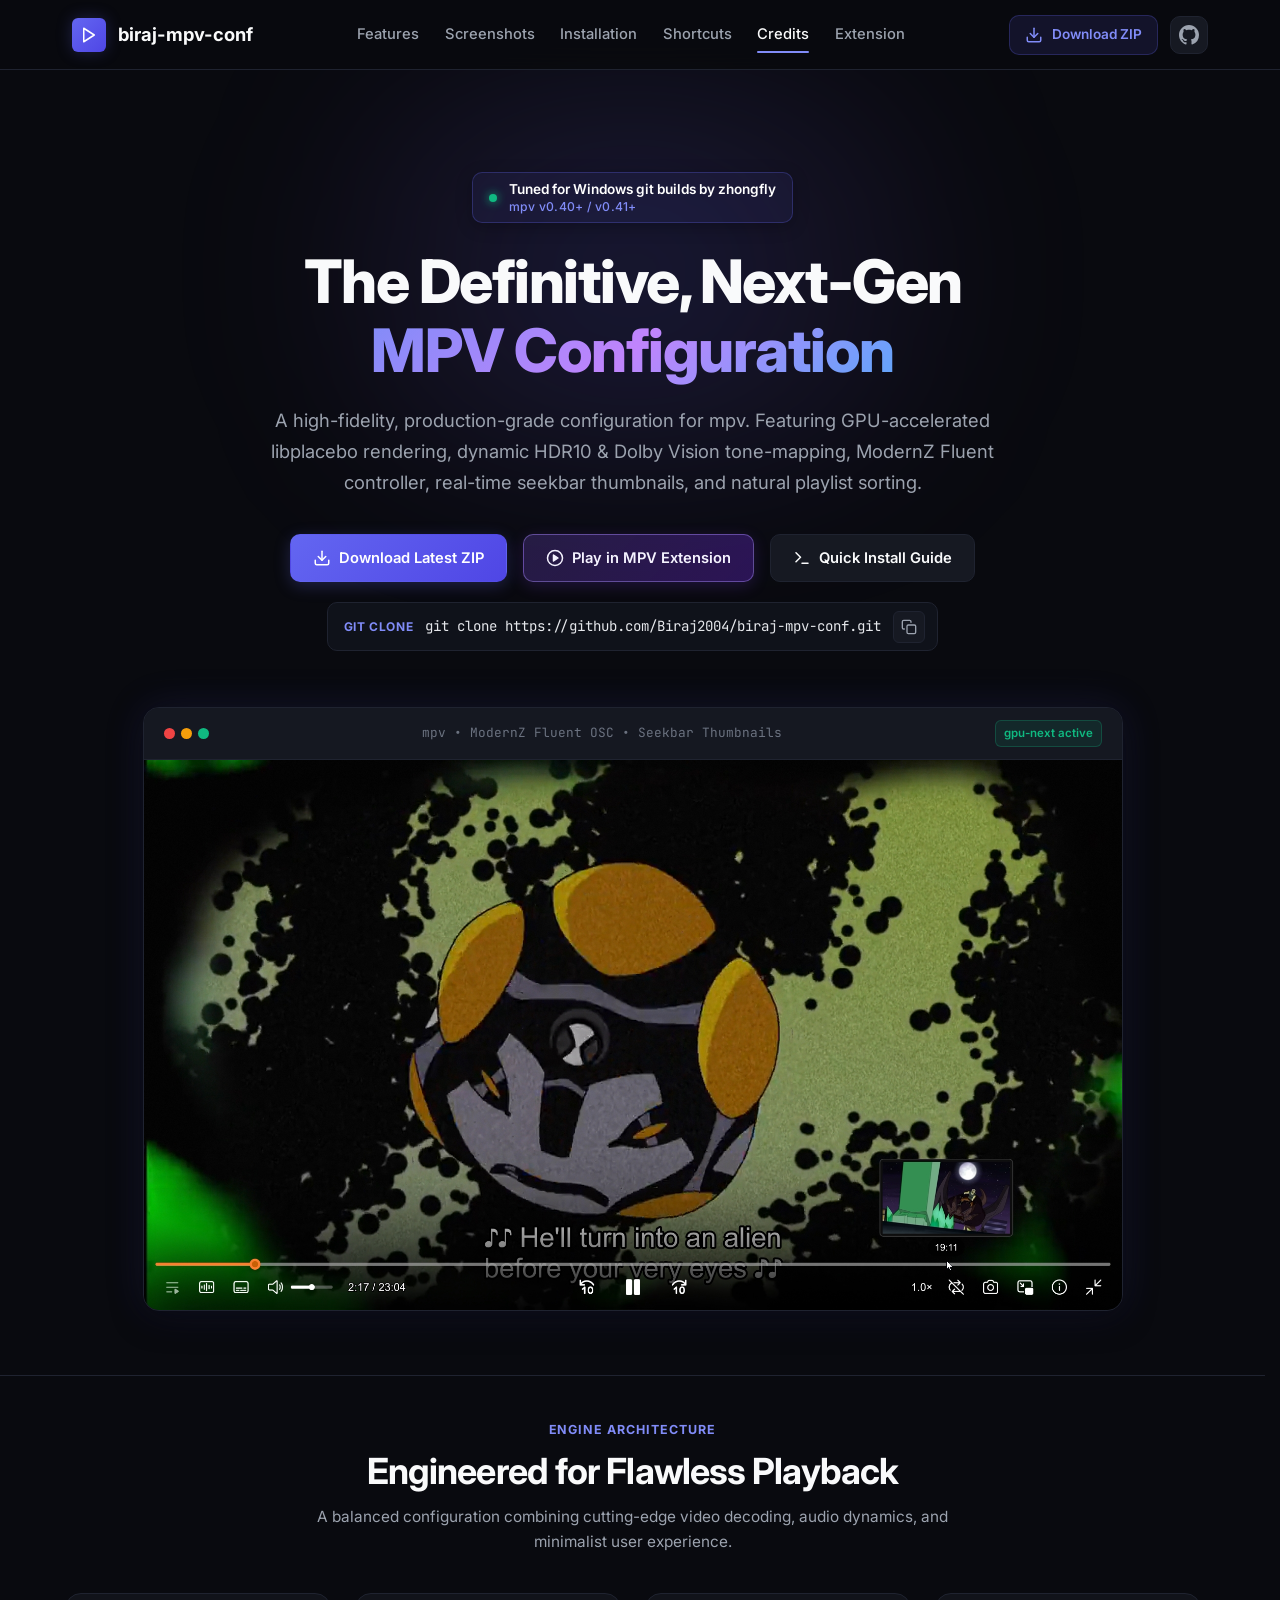
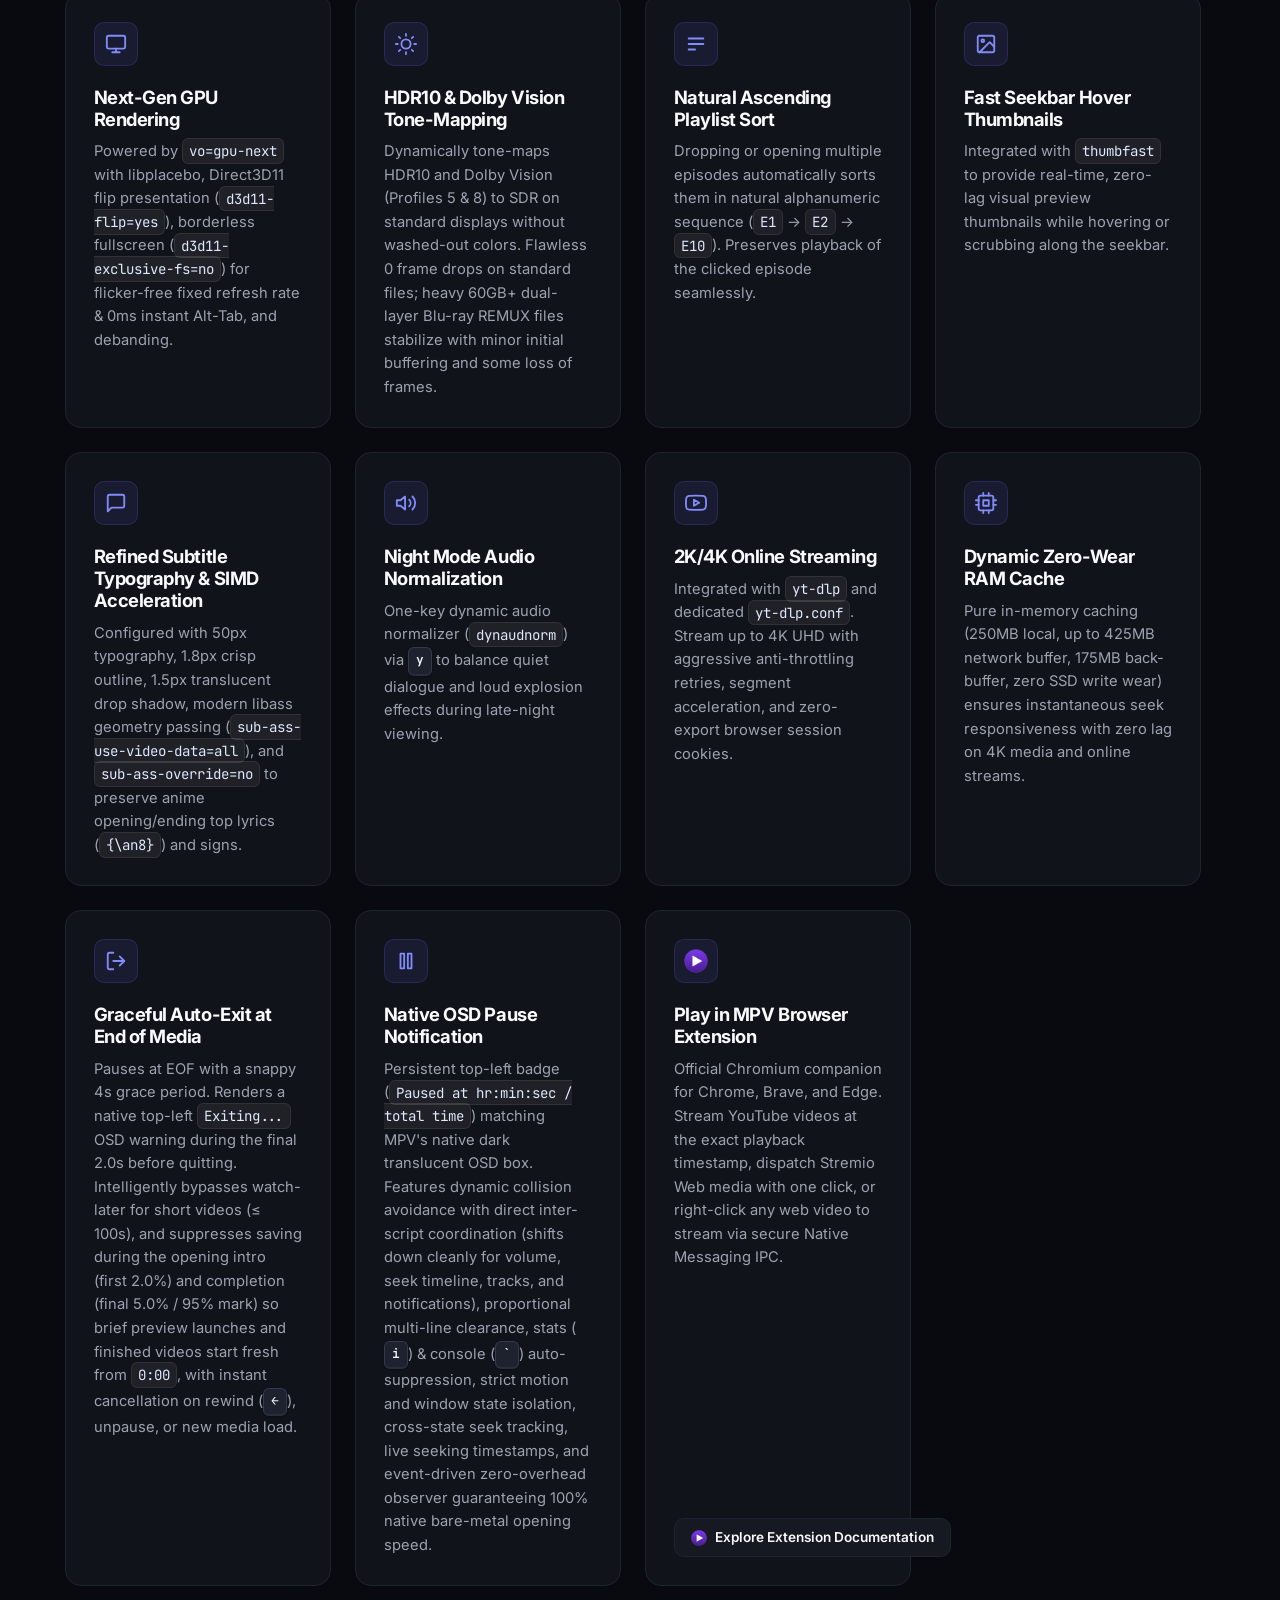
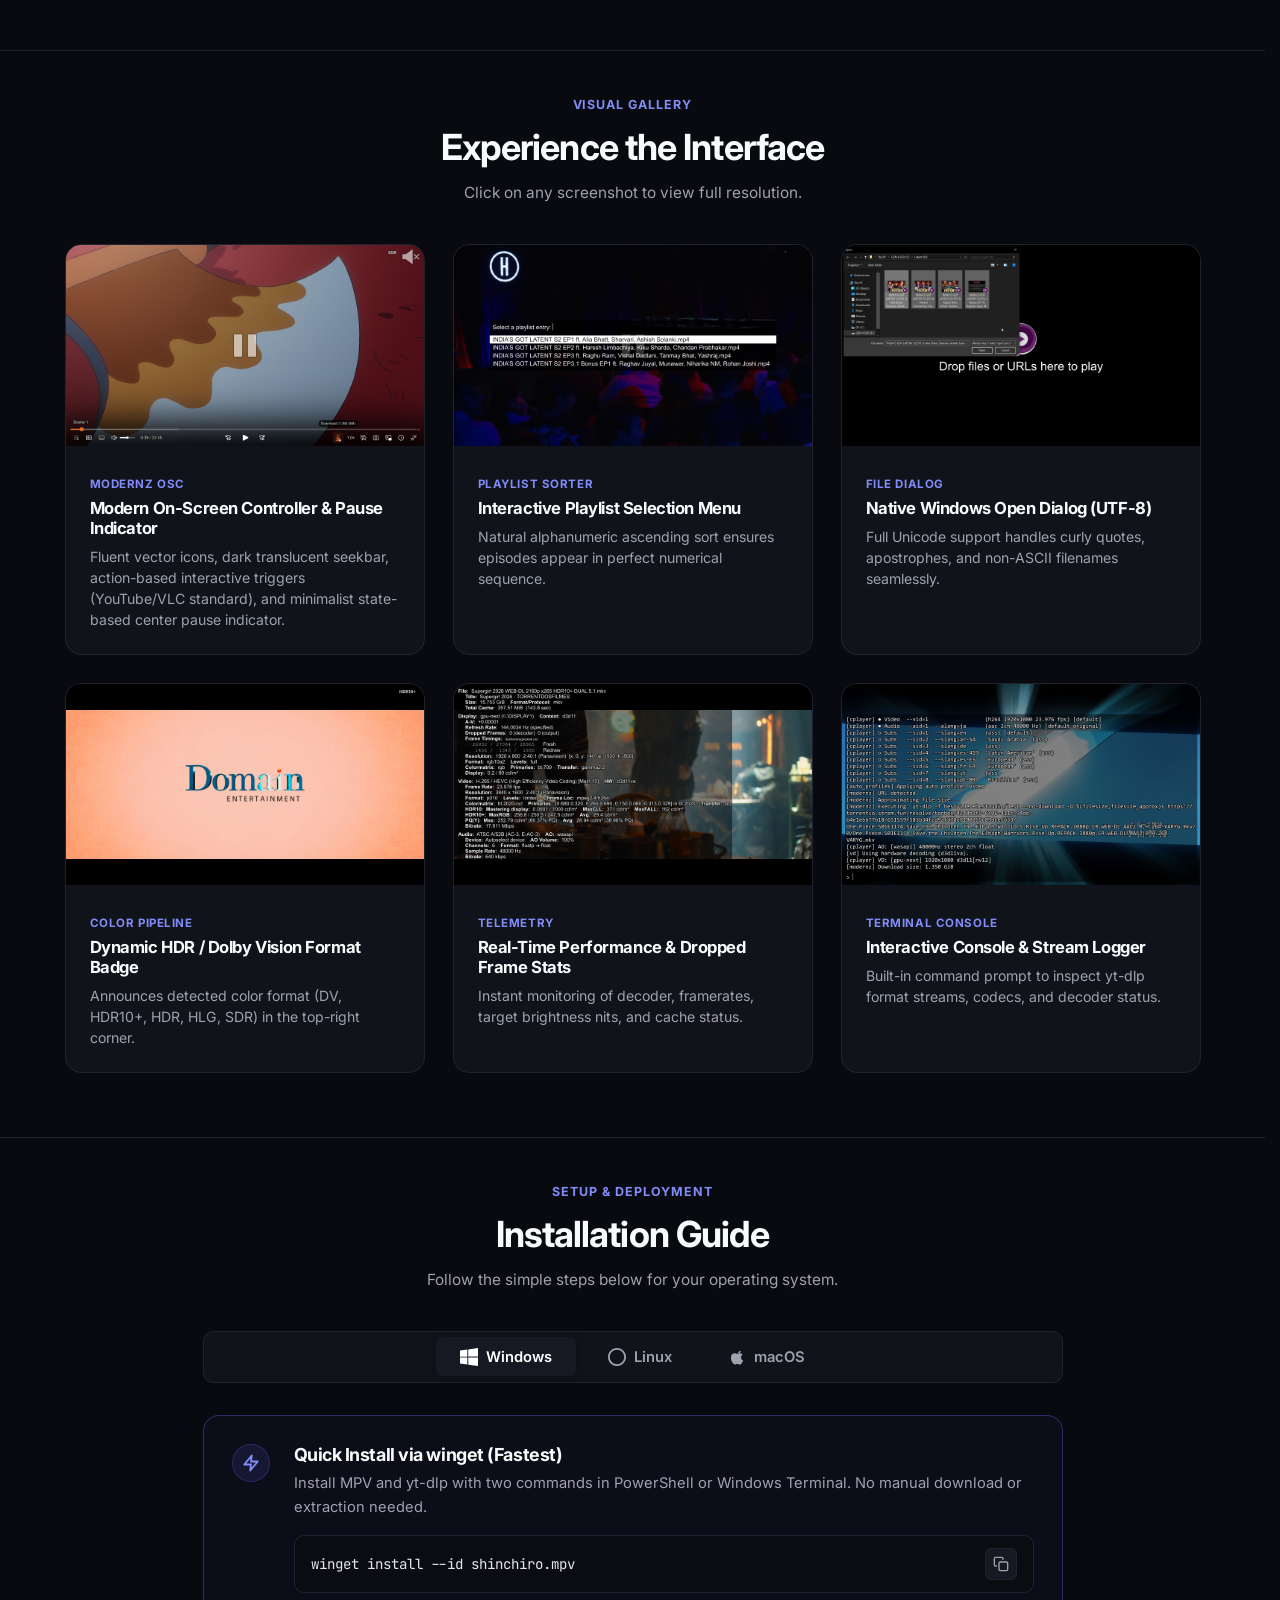
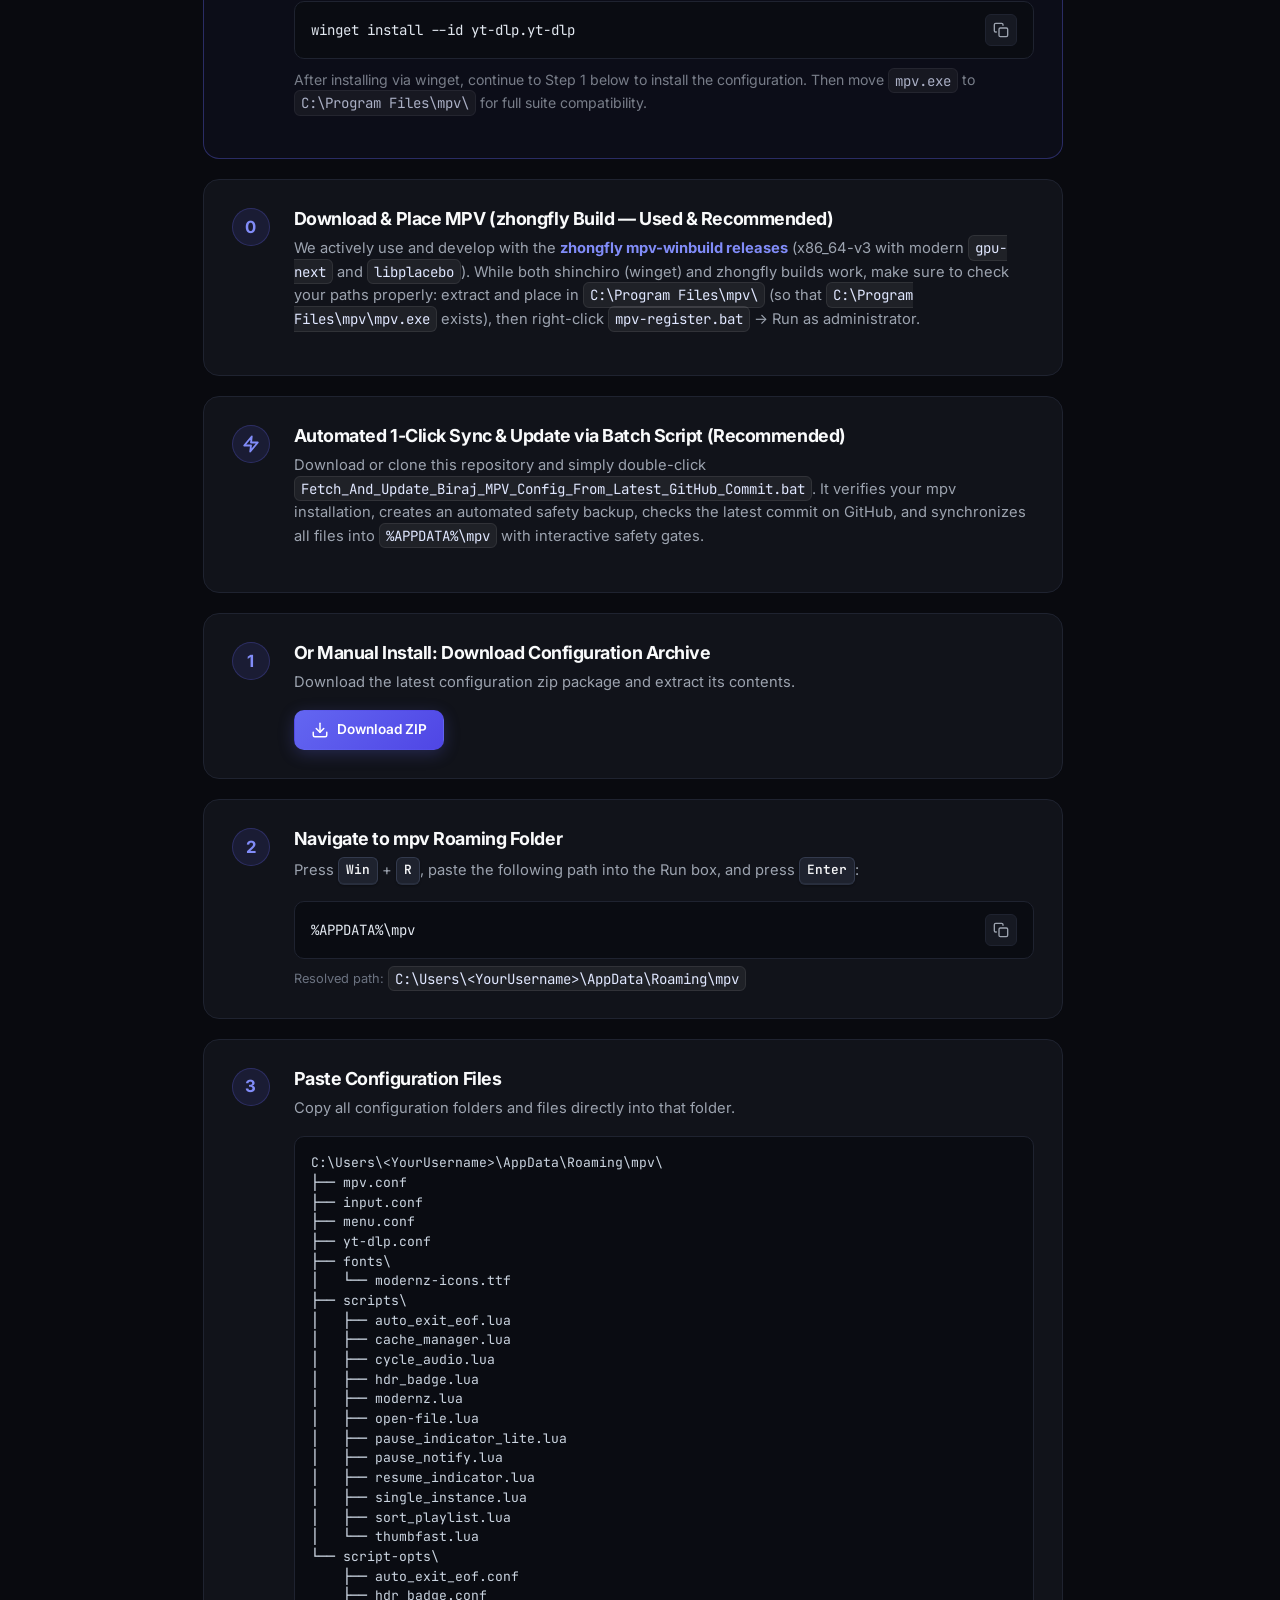
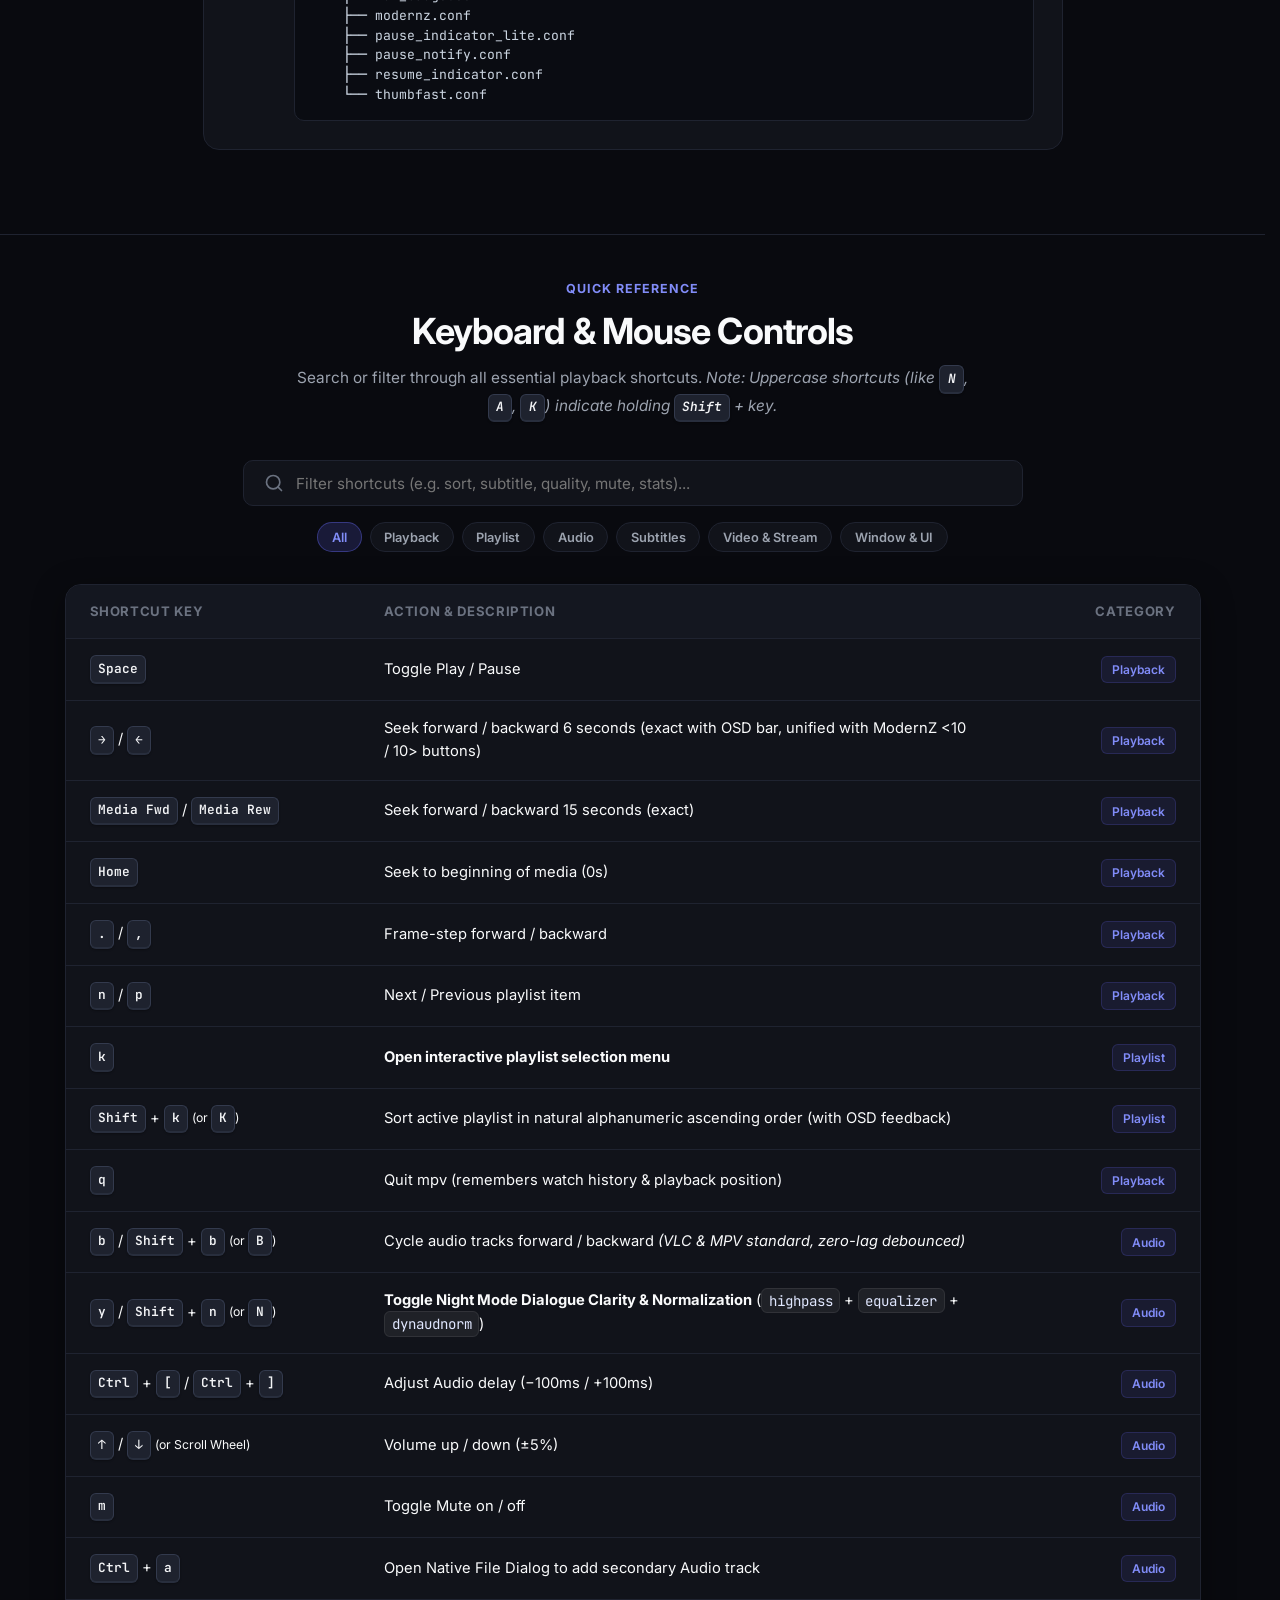
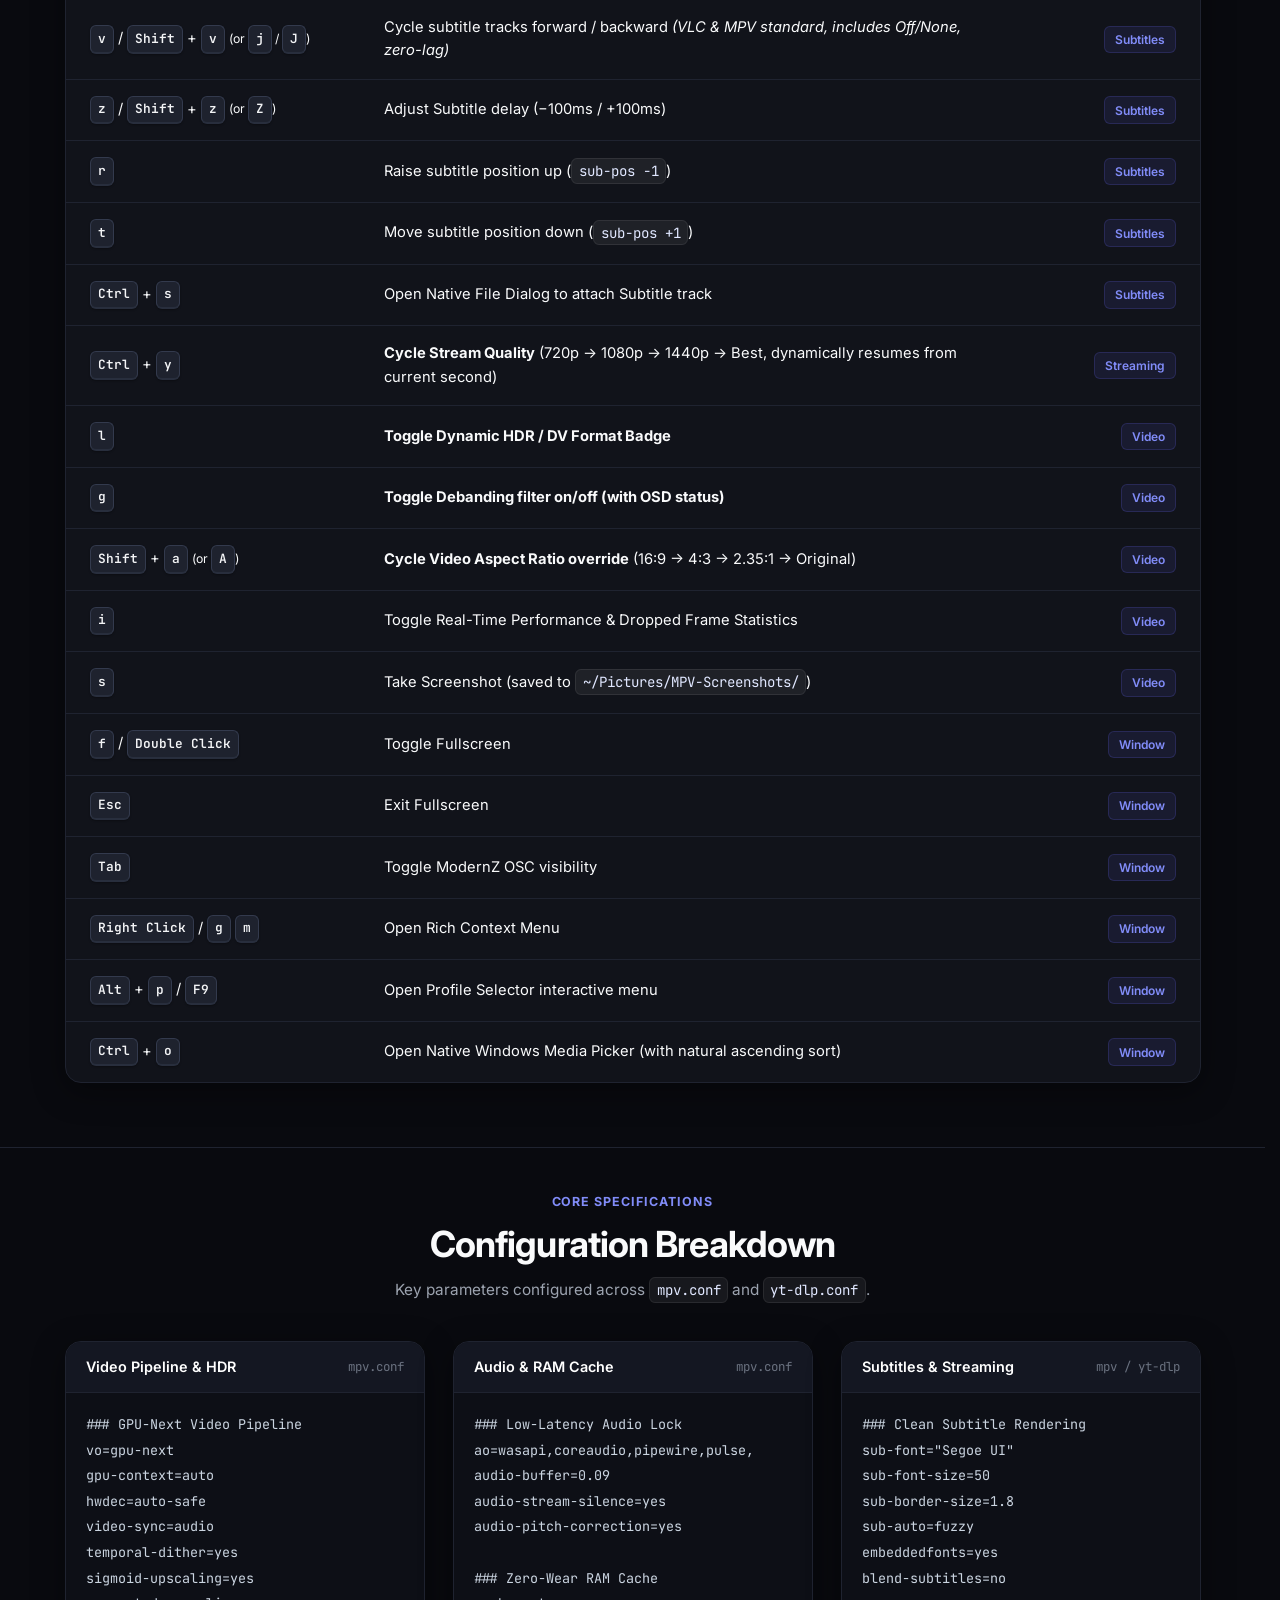
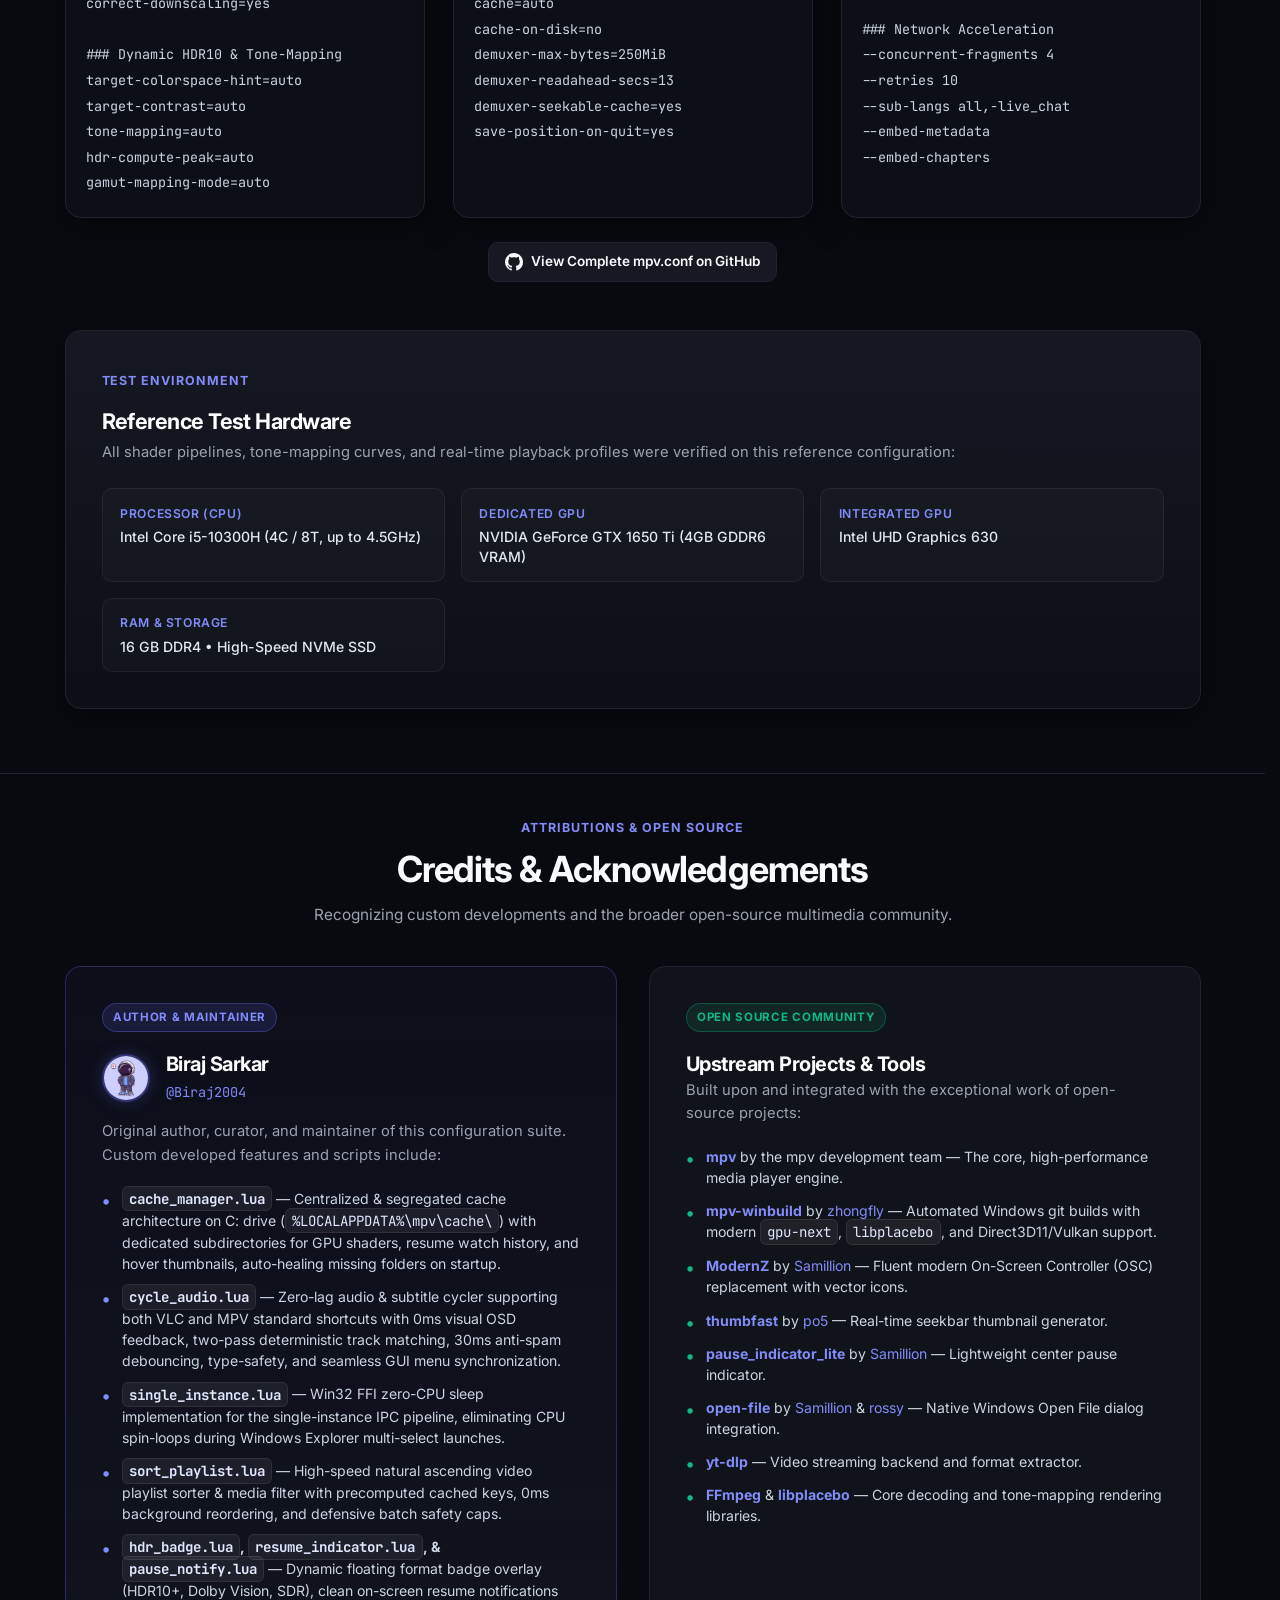
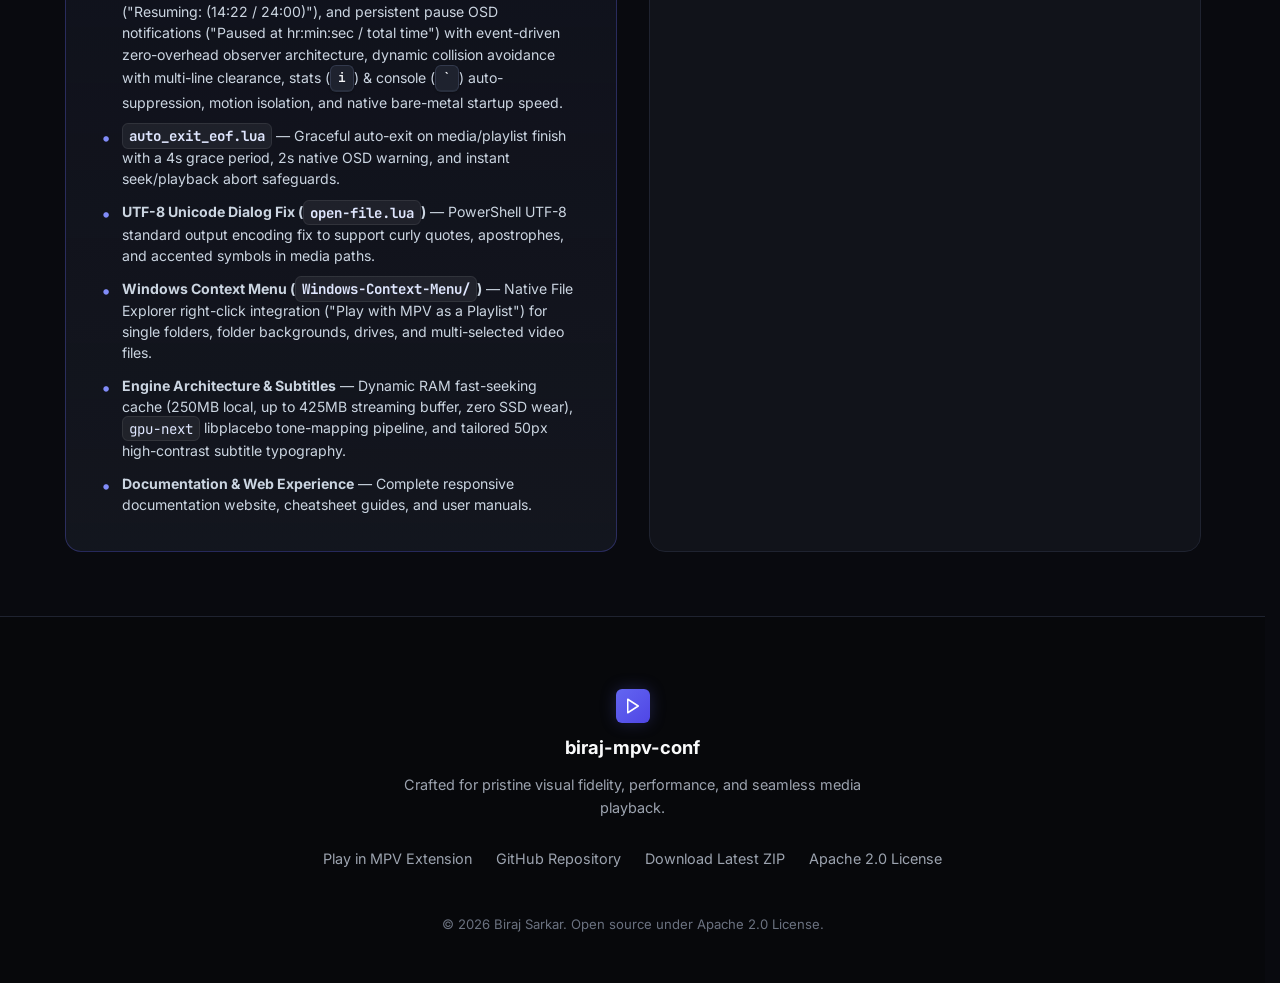
==== docs/index.html @ fd0bd7fb "updated" ====
<!DOCTYPE html>
<html lang="en">
<head>
    <meta charset="UTF-8">
    <meta name="viewport" content="width=device-width, initial-scale=1.0">
    <title>Biraj MPV Configuration | Next-Gen Video Playback & Tone-Mapping</title>
    
    <!-- Primary Meta Tags -->
    <meta name="title" content="Biraj MPV Configuration | Next-Gen Video Playback & Tone-Mapping">
    <meta name="description" content="Production-grade, high-performance mpv configuration optimized for Windows, Linux, and macOS. Features gpu-next libplacebo rendering, dynamic HDR10 & Dolby Vision tone-mapping, ModernZ Fluent OSC, seekbar thumbnails, and natural playlist sorting.">
    <meta name="keywords" content="mpv, mpv configuration, mpv.conf, modernz, thumbfast, gpu-next, hdr10, dolby vision, tone-mapping, anime subtitles, libplacebo, video player">
    <meta name="author" content="Biraj Sarkar">
    <meta name="robots" content="index, follow">
    <link rel="canonical" href="https://biraj2004.github.io/biraj-mpv-conf/">

    <!-- Theme Color & Web App -->
    <meta name="theme-color" content="#090a0f">
    <meta name="color-scheme" content="dark">
    <link rel="manifest" href="site.webmanifest">

    <!-- Favicons -->
    <link rel="icon" type="image/svg+xml" href="favicon.svg">
    <link rel="icon" type="image/png" sizes="32x32" href="favicon-32.png">
    <link rel="icon" type="image/png" sizes="192x192" href="favicon-192.png">
    <link rel="icon" type="image/png" sizes="512x512" href="favicon-512.png">
    <link rel="apple-touch-icon" sizes="180x180" href="apple-touch-icon.png">
    <link rel="image_src" href="https://biraj2004.github.io/biraj-mpv-conf/assets/preview.png">

    <!-- Open Graph / Facebook -->
    <meta property="og:type" content="website">
    <meta property="og:url" content="https://biraj2004.github.io/biraj-mpv-conf/">
    <meta property="og:title" content="Biraj MPV Configuration | Next-Gen Video Playback">
    <meta property="og:description" content="High-fidelity, production-grade mpv setup featuring gpu-next, HDR/DV tone-mapping, ModernZ OSC, seekbar thumbnails, and natural playlist sorting.">
    <meta property="og:image" content="https://biraj2004.github.io/biraj-mpv-conf/assets/preview.png">
    <meta property="og:image:secure_url" content="https://biraj2004.github.io/biraj-mpv-conf/assets/preview.png">
    <meta property="og:image:type" content="image/png">
    <meta property="og:image:width" content="1024">
    <meta property="og:image:height" content="1024">
    <meta property="og:image:alt" content="Biraj MPV Configuration Logo">
    <meta property="og:site_name" content="Biraj MPV Configuration">

    <!-- Twitter Card -->
    <meta property="twitter:card" content="summary_large_image">
    <meta property="twitter:url" content="https://biraj2004.github.io/biraj-mpv-conf/">
    <meta property="twitter:title" content="Biraj MPV Configuration | Next-Gen Video Playback">
    <meta property="twitter:description" content="High-fidelity, production-grade mpv setup featuring gpu-next, HDR/DV tone-mapping, ModernZ OSC, seekbar thumbnails, and natural playlist sorting.">
    <meta property="twitter:image" content="https://biraj2004.github.io/biraj-mpv-conf/assets/preview.png">

    <!-- Fonts & Stylesheet -->
    <link rel="preconnect" href="https://fonts.googleapis.com">
    <link rel="preconnect" href="https://fonts.gstatic.com" crossorigin>
    <link href="https://fonts.googleapis.com/css2?family=Inter:wght@300;400;500;600;700;800&family=JetBrains+Mono:wght@400;500;600&display=swap" rel="stylesheet">
    <link rel="stylesheet" href="style.css">

    <!-- Structured Data (JSON-LD) -->
    <script type="application/ld+json">
    {
      "@context": "https://schema.org",
      "@type": "SoftwareApplication",
      "name": "Biraj MPV Configuration",
      "operatingSystem": "Windows, Linux, macOS",
      "applicationCategory": "MultimediaApplication",
      "description": "Production-grade, high-performance mpv media player configuration with gpu-next, libplacebo tone-mapping, and ModernZ OSC.",
      "url": "https://biraj2004.github.io/biraj-mpv-conf/",
      "offers": {
        "@type": "Offer",
        "price": "0",
        "priceCurrency": "USD"
      },
      "author": {
        "@type": "Person",
        "name": "Biraj Sarkar",
        "url": "https://github.com/Biraj2004"
      }
    }
    </script>
</head>
<body>
    <!-- Navigation Bar -->
    <header class="site-header" id="header">
        <div class="nav-container">
            <a href="#" class="brand-logo">
                <span class="logo-icon">
                    <svg viewBox="0 0 24 24" fill="none" stroke="currentColor" stroke-width="2" stroke-linecap="round" stroke-linejoin="round">
                        <polygon points="5 3 19 12 5 21 5 3"></polygon>
                    </svg>
                </span>
                <span class="logo-text">biraj-mpv-conf</span>
            </a>

            <nav class="nav-links" id="navLinks">
                <a href="#features" class="nav-link">Features</a>
                <a href="#screenshots" class="nav-link">Screenshots</a>
                <a href="#installation" class="nav-link">Installation</a>
                <a href="#shortcuts" class="nav-link">Shortcuts</a>
                <a href="#credits" class="nav-link">Credits</a>
                <a href="extension.html" class="nav-link">Extension</a>
                <div class="mobile-nav-cta">
                    <a href="https://github.com/Biraj2004/biraj-mpv-conf/archive/refs/heads/main.zip" class="btn btn-primary btn-sm btn-mobile-dl" download>
                        <svg viewBox="0 0 24 24" fill="none" stroke="currentColor" stroke-width="2" stroke-linecap="round" stroke-linejoin="round">
                            <path d="M21 15v4a2 2 0 0 1-2 2H5a2 2 0 0 1-2-2v-4"></path>
                            <polyline points="7 10 12 15 17 10"></polyline>
                            <line x1="12" y1="15" x2="12" y2="3"></line>
                        </svg>
                        <span>Download ZIP</span>
                    </a>
                </div>
            </nav>

            <div class="nav-actions">
                <a href="https://github.com/Biraj2004/biraj-mpv-conf/archive/refs/heads/main.zip" class="btn btn-download-nav" download>
                    <svg viewBox="0 0 24 24" fill="none" stroke="currentColor" stroke-width="2" stroke-linecap="round" stroke-linejoin="round">
                        <path d="M21 15v4a2 2 0 0 1-2 2H5a2 2 0 0 1-2-2v-4"></path>
                        <polyline points="7 10 12 15 17 10"></polyline>
                        <line x1="12" y1="15" x2="12" y2="3"></line>
                    </svg>
                    <span>Download ZIP</span>
                </a>
                <a href="https://github.com/Biraj2004/biraj-mpv-conf" target="_blank" rel="noopener" class="btn btn-github" aria-label="GitHub Repository">
                    <svg viewBox="0 0 24 24" fill="currentColor">
                        <path d="M12 0C5.37 0 0 5.37 0 12c0 5.31 3.435 9.795 8.205 11.385.6.105.825-.255.825-.57 0-.285-.015-1.23-.015-2.235-3.015.555-3.795-.735-4.035-1.41-.135-.345-.72-1.41-1.23-1.695-.42-.225-1.02-.78-.015-.795.945-.015 1.62.87 1.845 1.23 1.08 1.815 2.805 1.305 3.495.99.105-.78.42-1.305.765-1.605-2.67-.3-5.46-1.335-5.46-5.925 0-1.305.465-2.385 1.23-3.225-.12-.3-.54-1.53.12-3.18 0 0 1.005-.315 3.3 1.23.96-.27 1.98-.405 3-.405s2.04.135 3 .405c2.295-1.56 3.3-1.23 3.3-1.23.66 1.65.24 2.88.12 3.18.765.84 1.23 1.905 1.23 3.225 0 4.605-2.805 5.625-5.475 5.925.435.375.81 1.095.81 2.22 0 1.605-.015 2.895-.015 3.3 0 .315.225.69.825.57A12.02 12.02 0 0024 12c0-6.63-5.37-12-12-12z"/>
                    </svg>
                </a>
                <button class="mobile-toggle" id="mobileToggle" aria-label="Toggle navigation" aria-expanded="false">
                    <svg class="icon-menu" viewBox="0 0 24 24" fill="none" stroke="currentColor" stroke-width="2" stroke-linecap="round" stroke-linejoin="round">
                        <line x1="3" y1="12" x2="21" y2="12"></line>
                        <line x1="3" y1="6" x2="21" y2="6"></line>
                        <line x1="3" y1="18" x2="21" y2="18"></line>
                    </svg>
                    <svg class="icon-close" viewBox="0 0 24 24" fill="none" stroke="currentColor" stroke-width="2" stroke-linecap="round" stroke-linejoin="round">
                        <line x1="18" y1="6" x2="6" y2="18"></line>
                        <line x1="6" y1="6" x2="18" y2="18"></line>
                    </svg>
                </button>
            </div>
        </div>
    </header>

    <!-- Mobile Navigation Backdrop with Background Blur -->
    <div class="nav-backdrop" id="navBackdrop"></div>

    <!-- Hero Section -->
    <section class="hero-section">
        <div class="hero-bg-glow"></div>
        <div class="container hero-container">
            <div class="hero-badge">
                <span class="badge-dot"></span>
                <span class="badge-text">
                    <span class="badge-primary-text">Tuned for Windows git builds by zhongfly</span>
                    <span class="badge-secondary-text">mpv v0.40+ / v0.41+</span>
                </span>
            </div>
            <h1 class="hero-title">
                The Definitive, Next-Gen <br>
                <span class="gradient-text">MPV Configuration</span>
            </h1>
            <p class="hero-description">
                A high-fidelity, production-grade configuration for mpv. Featuring GPU-accelerated libplacebo rendering, dynamic HDR10 & Dolby Vision tone-mapping, ModernZ Fluent controller, real-time seekbar thumbnails, and natural playlist sorting.
            </p>
            
            <div class="hero-buttons">
                <a href="https://github.com/Biraj2004/biraj-mpv-conf/archive/refs/heads/main.zip" class="btn btn-primary" download>
                    <svg viewBox="0 0 24 24" fill="none" stroke="currentColor" stroke-width="2" stroke-linecap="round" stroke-linejoin="round">
                        <path d="M21 15v4a2 2 0 0 1-2 2H5a2 2 0 0 1-2-2v-4"></path>
                        <polyline points="7 10 12 15 17 10"></polyline>
                        <line x1="12" y1="15" x2="12" y2="3"></line>
                    </svg>
                    <span>Download Latest ZIP</span>
                </a>
                <a href="extension.html" class="btn btn-extension">
                    <svg viewBox="0 0 24 24" fill="none" stroke="currentColor" stroke-width="2" stroke-linecap="round" stroke-linejoin="round">
                        <circle cx="12" cy="12" r="10"></circle>
                        <polygon points="10 8 16 12 10 16" fill="currentColor"></polygon>
                    </svg>
                    <span>Play in MPV Extension</span>
                </a>
                <a href="#installation" class="btn btn-secondary">
                    <svg viewBox="0 0 24 24" fill="none" stroke="currentColor" stroke-width="2" stroke-linecap="round" stroke-linejoin="round">
                        <polyline points="4 17 10 11 4 5"></polyline>
                        <line x1="12" y1="19" x2="20" y2="19"></line>
                    </svg>
                    <span>Quick Install Guide</span>
                </a>
            </div>

            <!-- Quick Clone Code Box -->
            <div class="hero-clone-box">
                <span class="clone-label">Git Clone</span>
                <code id="cloneCmd">git clone https://github.com/Biraj2004/biraj-mpv-conf.git</code>
                <button class="btn-copy" onclick="copyCode('cloneCmd', this)" title="Copy command" aria-label="Copy clone command">
                    <svg class="copy-icon" viewBox="0 0 24 24" fill="none" stroke="currentColor" stroke-width="2" stroke-linecap="round" stroke-linejoin="round">
                        <rect x="9" y="9" width="13" height="13" rx="2" ry="2"></rect>
                        <path d="M5 15H4a2 2 0 0 1-2-2V4a2 2 0 0 1 2-2h9a2 2 0 0 1 2 2v1"></path>
                    </svg>
                    <svg class="check-icon" viewBox="0 0 24 24" fill="none" stroke="currentColor" stroke-width="2" stroke-linecap="round" stroke-linejoin="round">
                        <polyline points="20 6 9 17 4 12"></polyline>
                    </svg>
                </button>
            </div>

            <!-- Showcase Preview Card -->
            <div class="hero-preview-frame">
                <div class="frame-bar">
                    <div class="frame-dots">
                        <span></span>
                        <span></span>
                        <span></span>
                    </div>
                    <div class="frame-title">mpv &bull; ModernZ Fluent OSC &bull; Seekbar Thumbnails</div>
                    <div class="frame-action-tag">gpu-next active</div>
                </div>
                <div class="frame-image-wrapper">
                    <img src="screenshots/thumbfast-hover-preview-subtitles.jpg" alt="ModernZ OSC interface with hover preview thumbnails and subtitle rendering" class="hero-image zoomable">
                </div>
            </div>
        </div>
    </section>

    <!-- Key Feature Highlights -->
    <section class="section features-section" id="features">
        <div class="container">
            <div class="section-header">
                <div class="section-tag">Engine Architecture</div>
                <h2 class="section-title">Engineered for Flawless Playback</h2>
                <p class="section-subtitle">A balanced configuration combining cutting-edge video decoding, audio dynamics, and minimalist user experience.</p>
            </div>

            <div class="features-grid">
                <!-- Feature 1 -->
                <div class="feature-card">
                    <div class="feature-icon-box">
                        <svg viewBox="0 0 24 24" fill="none" stroke="currentColor" stroke-width="2" stroke-linecap="round" stroke-linejoin="round">
                            <rect x="2" y="3" width="20" height="14" rx="2" ry="2"></rect>
                            <line x1="8" y1="21" x2="16" y2="21"></line>
                            <line x1="12" y1="17" x2="12" y2="21"></line>
                        </svg>
                    </div>
                    <h3 class="feature-title">Next-Gen GPU Rendering</h3>
                    <p class="feature-desc">Powered by <code>vo=gpu-next</code> with libplacebo, Direct3D11 flip presentation (<code>d3d11-flip=yes</code>), borderless fullscreen (<code>d3d11-exclusive-fs=no</code>) for flicker-free fixed refresh rate & 0ms instant Alt-Tab, and debanding.</p>
                </div>

                <!-- Feature 2 -->
                <div class="feature-card">
                    <div class="feature-icon-box">
                        <svg viewBox="0 0 24 24" fill="none" stroke="currentColor" stroke-width="2" stroke-linecap="round" stroke-linejoin="round">
                            <circle cx="12" cy="12" r="5"></circle>
                            <line x1="12" y1="1" x2="12" y2="3"></line>
                            <line x1="12" y1="21" x2="12" y2="23"></line>
                            <line x1="4.22" y1="4.22" x2="5.64" y2="5.64"></line>
                            <line x1="18.36" y1="18.36" x2="19.78" y2="19.78"></line>
                            <line x1="1" y1="12" x2="3" y2="12"></line>
                            <line x1="21" y1="12" x2="23" y2="12"></line>
                            <line x1="4.22" y1="19.78" x2="5.64" y2="18.36"></line>
                            <line x1="18.36" y1="5.64" x2="19.78" y2="4.22"></line>
                        </svg>
                    </div>
                    <h3 class="feature-title">HDR10 & Dolby Vision Tone-Mapping</h3>
                    <p class="feature-desc">Dynamically tone-maps HDR10 and Dolby Vision (Profiles 5 & 8) to SDR on standard displays without washed-out colors. Flawless 0 frame drops on standard files; heavy 60GB+ dual-layer Blu-ray REMUX files stabilize with minor initial buffering and some loss of frames.</p>
                </div>

                <!-- Feature 3 -->
                <div class="feature-card">
                    <div class="feature-icon-box">
                        <svg viewBox="0 0 24 24" fill="none" stroke="currentColor" stroke-width="2" stroke-linecap="round" stroke-linejoin="round">
                            <path d="M4 6h16M4 12h16M4 18h7"></path>
                        </svg>
                    </div>
                    <h3 class="feature-title">Natural Ascending Playlist Sort</h3>
                    <p class="feature-desc">Dropping or opening multiple episodes automatically sorts them in natural alphanumeric sequence (<code>E1</code> &rarr; <code>E2</code> &rarr; <code>E10</code>). Preserves playback of the clicked episode seamlessly.</p>
                </div>

                <!-- Feature 4 -->
                <div class="feature-card">
                    <div class="feature-icon-box">
                        <svg viewBox="0 0 24 24" fill="none" stroke="currentColor" stroke-width="2" stroke-linecap="round" stroke-linejoin="round">
                            <rect x="3" y="3" width="18" height="18" rx="2" ry="2"></rect>
                            <circle cx="8.5" cy="8.5" r="1.5"></circle>
                            <polyline points="21 15 16 10 5 21"></polyline>
                        </svg>
                    </div>
                    <h3 class="feature-title">Fast Seekbar Hover Thumbnails</h3>
                    <p class="feature-desc">Integrated with <code>thumbfast</code> to provide real-time, zero-lag visual preview thumbnails while hovering or scrubbing along the seekbar.</p>
                </div>

                <!-- Feature 5 -->
                <div class="feature-card">
                    <div class="feature-icon-box">
                        <svg viewBox="0 0 24 24" fill="none" stroke="currentColor" stroke-width="2" stroke-linecap="round" stroke-linejoin="round">
                            <path d="M21 15a2 2 0 0 1-2 2H7l-4 4V5a2 2 0 0 1 2-2h14a2 2 0 0 1 2 2z"></path>
                        </svg>
                    </div>
                    <h3 class="feature-title">Refined Subtitle Typography & SIMD Acceleration</h3>
                    <p class="feature-desc">Configured with 50px typography, 1.8px crisp outline, 1.5px translucent drop shadow, modern libass geometry passing (<code>sub-ass-use-video-data=all</code>), and <code>sub-ass-override=no</code> to preserve anime opening/ending top lyrics (<code>{\an8}</code>) and signs.</p>
                </div>

                <!-- Feature 6 -->
                <div class="feature-card">
                    <div class="feature-icon-box">
                        <svg viewBox="0 0 24 24" fill="none" stroke="currentColor" stroke-width="2" stroke-linecap="round" stroke-linejoin="round">
                            <polygon points="11 5 6 9 2 9 2 15 6 15 11 19 11 5"></polygon>
                            <path d="M19.07 4.93a10 10 0 0 1 0 14.14M15.54 8.46a5 5 0 0 1 0 7.07"></path>
                        </svg>
                    </div>
                    <h3 class="feature-title">Night Mode Audio Normalization</h3>
                    <p class="feature-desc">One-key dynamic audio normalizer (<code>dynaudnorm</code>) via <kbd>y</kbd> to balance quiet dialogue and loud explosion effects during late-night viewing.</p>
                </div>

                <!-- Feature 7 -->
                <div class="feature-card">
                    <div class="feature-icon-box">
                        <svg viewBox="0 0 24 24" fill="none" stroke="currentColor" stroke-width="2" stroke-linecap="round" stroke-linejoin="round">
                            <path d="M22.54 6.42a2.78 2.78 0 0 0-1.94-2C18.88 4 12 4 12 4s-6.88 0-8.6.46a2.78 2.78 0 0 0-1.94 2A29 29 0 0 0 1 11.75a29 29 0 0 0 .46 5.33A2.78 2.78 0 0 0 3.4 19c1.72.46 8.6.46 8.6.46s6.88 0 8.6-.46a2.78 2.78 0 0 0 1.94-2 29 29 0 0 0 .46-5.25 29 29 0 0 0-.46-5.33z"></path>
                            <polygon points="9.75 15.02 15.5 11.75 9.75 8.48 9.75 15.02"></polygon>
                        </svg>
                    </div>
                    <h3 class="feature-title">2K/4K Online Streaming</h3>
                    <p class="feature-desc">Integrated with <code>yt-dlp</code> and dedicated <code>yt-dlp.conf</code>. Stream up to 4K UHD with aggressive anti-throttling retries, segment acceleration, and zero-export browser session cookies.</p>
                </div>

                <!-- Feature 8 -->
                <div class="feature-card">
                    <div class="feature-icon-box">
                        <svg viewBox="0 0 24 24" fill="none" stroke="currentColor" stroke-width="2" stroke-linecap="round" stroke-linejoin="round">
                            <rect x="4" y="4" width="16" height="16" rx="2" ry="2"></rect>
                            <rect x="9" y="9" width="6" height="6"></rect>
                            <line x1="9" y1="1" x2="9" y2="4"></line>
                            <line x1="15" y1="1" x2="15" y2="4"></line>
                            <line x1="9" y1="20" x2="9" y2="23"></line>
                            <line x1="15" y1="20" x2="15" y2="23"></line>
                            <line x1="20" y1="9" x2="23" y2="9"></line>
                            <line x1="20" y1="14" x2="23" y2="14"></line>
                            <line x1="1" y1="9" x2="4" y2="9"></line>
                            <line x1="1" y1="14" x2="4" y2="14"></line>
                        </svg>
                    </div>
                    <h3 class="feature-title">Dynamic Zero-Wear RAM Cache</h3>
                    <p class="feature-desc">Pure in-memory caching (250MB local, up to 425MB network buffer, 175MB back-buffer, zero SSD write wear) ensures instantaneous seek responsiveness with zero lag on 4K media and online streams.</p>
                </div>

                <!-- Feature 9 -->
                <div class="feature-card">
                    <div class="feature-icon-box">
                        <svg viewBox="0 0 24 24" fill="none" stroke="currentColor" stroke-width="2" stroke-linecap="round" stroke-linejoin="round">
                            <path d="M9 21H5a2 2 0 0 1-2-2V5a2 2 0 0 1 2-2h4"></path>
                            <polyline points="16 17 21 12 16 7"></polyline>
                            <line x1="21" y1="12" x2="9" y2="12"></line>
                        </svg>
                    </div>
                    <h3 class="feature-title">Graceful Auto-Exit at End of Media</h3>
                    <p class="feature-desc">Pauses at EOF with a snappy 4s grace period. Renders a native top-left <code>Exiting...</code> OSD warning during the final 2.0s before quitting. Intelligently bypasses watch-later for short videos (&le; 100s), and suppresses saving during the opening intro (first 2.0%) and completion (final 5.0% / 95% mark) so brief preview launches and finished videos start fresh from <code>0:00</code>, with instant cancellation on rewind (<kbd>&larr;</kbd>), unpause, or new media load.</p>
                </div>

                <!-- Feature 10 -->
                <div class="feature-card">
                    <div class="feature-icon-box">
                        <svg viewBox="0 0 24 24" fill="none" stroke="currentColor" stroke-width="2" stroke-linecap="round" stroke-linejoin="round">
                            <rect x="6" y="4" width="4" height="16"></rect>
                            <rect x="14" y="4" width="4" height="16"></rect>
                        </svg>
                    </div>
                    <h3 class="feature-title">Native OSD Pause Notification</h3>
                    <p class="feature-desc">Persistent top-left badge (<code>Paused at hr:min:sec / total time</code>) matching MPV's native dark translucent OSD box. Features dynamic collision avoidance with direct inter-script coordination (shifts down cleanly for volume, seek timeline, tracks, and notifications), proportional multi-line clearance, stats (<kbd>i</kbd>) &amp; console (<kbd>`</kbd>) auto-suppression, strict motion and window state isolation, cross-state seek tracking, live seeking timestamps, and event-driven zero-overhead observer guaranteeing 100% native bare-metal opening speed.</p>
                </div>

                <!-- Feature 11 -->
                <div class="feature-card">
                    <div class="feature-icon-box">
                        <img src="assets/extension/icon128.png" alt="Play in MPV Extension">
                    </div>
                    <h3 class="feature-title">Play in MPV Browser Extension</h3>
                    <p class="feature-desc">Official Chromium companion for Chrome, Brave, and Edge. Stream YouTube videos at the exact playback timestamp, dispatch Stremio Web media with one click, or right-click any web video to stream via secure Native Messaging IPC.</p>
                    <div style="margin-top: auto; padding-top: 1.15rem;">
                        <a href="extension.html" class="btn btn-secondary btn-sm" style="display: inline-flex; align-items: center; gap: 0.55rem;">
                            <img src="assets/extension/icon128.png" alt="" style="width: 16px; height: 16px; object-fit: contain;">
                            <span>Explore Extension Documentation</span>
                        </a>
                    </div>
                </div>
            </div>
        </div>
    </section>

    <!-- Visual Showcase / Screenshots Gallery -->
    <section class="section screenshots-section" id="screenshots">
        <div class="container">
            <div class="section-header">
                <div class="section-tag">Visual Gallery</div>
                <h2 class="section-title">Experience the Interface</h2>
                <p class="section-subtitle">Click on any screenshot to view full resolution.</p>
            </div>

            <div class="gallery-grid">
                <!-- Gallery Item 1 -->
                <div class="gallery-card zoomable-trigger" data-img="screenshots/modernz-osc-pause-indicator.jpg">
                    <div class="gallery-image-box">
                        <img src="screenshots/modernz-osc-pause-indicator.jpg" alt="ModernZ OSC & Center Pause Indicator" loading="lazy">
                        <div class="gallery-overlay">
                            <span class="gallery-zoom-badge">
                                <svg viewBox="0 0 24 24" fill="none" stroke="currentColor" stroke-width="2" stroke-linecap="round" stroke-linejoin="round">
                                    <circle cx="11" cy="11" r="8"></circle>
                                    <line x1="21" y1="21" x2="16.65" y2="16.65"></line>
                                    <line x1="11" y1="8" x2="11" y2="14"></line>
                                    <line x1="8" y1="11" x2="14" y2="11"></line>
                                </svg>
                                <span>Enlarge</span>
                            </span>
                        </div>
                    </div>
                    <div class="gallery-info">
                        <span class="gallery-tag">ModernZ OSC</span>
                        <h4 class="gallery-title">Modern On-Screen Controller & Pause Indicator</h4>
                        <p class="gallery-desc">Fluent vector icons, dark translucent seekbar, action-based interactive triggers (YouTube/VLC standard), and minimalist state-based center pause indicator.</p>
                    </div>
                </div>

                <!-- Gallery Item 2 -->
                <div class="gallery-card zoomable-trigger" data-img="screenshots/playlist-menu-ascending-sort.jpg">
                    <div class="gallery-image-box">
                        <img src="screenshots/playlist-menu-ascending-sort.jpg" alt="Interactive Playlist Menu Sorted in Ascending Order" loading="lazy">
                        <div class="gallery-overlay">
                            <span class="gallery-zoom-badge">
                                <svg viewBox="0 0 24 24" fill="none" stroke="currentColor" stroke-width="2" stroke-linecap="round" stroke-linejoin="round">
                                    <circle cx="11" cy="11" r="8"></circle>
                                    <line x1="21" y1="21" x2="16.65" y2="16.65"></line>
                                    <line x1="11" y1="8" x2="11" y2="14"></line>
                                    <line x1="8" y1="11" x2="14" y2="11"></line>
                                </svg>
                                <span>Enlarge</span>
                            </span>
                        </div>
                    </div>
                    <div class="gallery-info">
                        <span class="gallery-tag">Playlist Sorter</span>
                        <h4 class="gallery-title">Interactive Playlist Selection Menu</h4>
                        <p class="gallery-desc">Natural alphanumeric ascending sort ensures episodes appear in perfect numerical sequence.</p>
                    </div>
                </div>

                <!-- Gallery Item 3 -->
                <div class="gallery-card zoomable-trigger" data-img="screenshots/native-file-picker-dialog.jpg">
                    <div class="gallery-image-box">
                        <img src="screenshots/native-file-picker-dialog.jpg" alt="Native Windows File Picker Dialog with Unicode Support" loading="lazy">
                        <div class="gallery-overlay">
                            <span class="gallery-zoom-badge">
                                <svg viewBox="0 0 24 24" fill="none" stroke="currentColor" stroke-width="2" stroke-linecap="round" stroke-linejoin="round">
                                    <circle cx="11" cy="11" r="8"></circle>
                                    <line x1="21" y1="21" x2="16.65" y2="16.65"></line>
                                    <line x1="11" y1="8" x2="11" y2="14"></line>
                                    <line x1="8" y1="11" x2="14" y2="11"></line>
                                </svg>
                                <span>Enlarge</span>
                            </span>
                        </div>
                    </div>
                    <div class="gallery-info">
                        <span class="gallery-tag">File Dialog</span>
                        <h4 class="gallery-title">Native Windows Open Dialog (UTF-8)</h4>
                        <p class="gallery-desc">Full Unicode support handles curly quotes, apostrophes, and non-ASCII filenames seamlessly.</p>
                    </div>
                </div>

                <!-- Gallery Item 4 -->
                <div class="gallery-card zoomable-trigger" data-img="screenshots/hdr10plus-badge-overlay.jpg">
                    <div class="gallery-image-box">
                        <img src="screenshots/hdr10plus-badge-overlay.jpg" alt="Dynamic HDR10+ Format Badge Overlay" loading="lazy">
                        <div class="gallery-overlay">
                            <span class="gallery-zoom-badge">
                                <svg viewBox="0 0 24 24" fill="none" stroke="currentColor" stroke-width="2" stroke-linecap="round" stroke-linejoin="round">
                                    <circle cx="11" cy="11" r="8"></circle>
                                    <line x1="21" y1="21" x2="16.65" y2="16.65"></line>
                                    <line x1="11" y1="8" x2="11" y2="14"></line>
                                    <line x1="8" y1="11" x2="14" y2="11"></line>
                                </svg>
                                <span>Enlarge</span>
                            </span>
                        </div>
                    </div>
                    <div class="gallery-info">
                        <span class="gallery-tag">Color Pipeline</span>
                        <h4 class="gallery-title">Dynamic HDR / Dolby Vision Format Badge</h4>
                        <p class="gallery-desc">Announces detected color format (DV, HDR10+, HDR, HLG, SDR) in the top-right corner.</p>
                    </div>
                </div>

                <!-- Gallery Item 5 -->
                <div class="gallery-card zoomable-trigger" data-img="screenshots/stats-overlay-4k-hdr10plus.jpg">
                    <div class="gallery-image-box">
                        <img src="screenshots/stats-overlay-4k-hdr10plus.jpg" alt="Real-Time 4K HDR10+ Playback Statistics" loading="lazy">
                        <div class="gallery-overlay">
                            <span class="gallery-zoom-badge">
                                <svg viewBox="0 0 24 24" fill="none" stroke="currentColor" stroke-width="2" stroke-linecap="round" stroke-linejoin="round">
                                    <circle cx="11" cy="11" r="8"></circle>
                                    <line x1="21" y1="21" x2="16.65" y2="16.65"></line>
                                    <line x1="11" y1="8" x2="11" y2="14"></line>
                                    <line x1="8" y1="11" x2="14" y2="11"></line>
                                </svg>
                                <span>Enlarge</span>
                            </span>
                        </div>
                    </div>
                    <div class="gallery-info">
                        <span class="gallery-tag">Telemetry</span>
                        <h4 class="gallery-title">Real-Time Performance & Dropped Frame Stats</h4>
                        <p class="gallery-desc">Instant monitoring of decoder, framerates, target brightness nits, and cache status.</p>
                    </div>
                </div>

                <!-- Gallery Item 6 -->
                <div class="gallery-card zoomable-trigger" data-img="screenshots/interactive-console-stream-log.jpg">
                    <div class="gallery-image-box">
                        <img src="screenshots/interactive-console-stream-log.jpg" alt="Interactive Console with yt-dlp streaming logs" loading="lazy">
                        <div class="gallery-overlay">
                            <span class="gallery-zoom-badge">
                                <svg viewBox="0 0 24 24" fill="none" stroke="currentColor" stroke-width="2" stroke-linecap="round" stroke-linejoin="round">
                                    <circle cx="11" cy="11" r="8"></circle>
                                    <line x1="21" y1="21" x2="16.65" y2="16.65"></line>
                                    <line x1="11" y1="8" x2="11" y2="14"></line>
                                    <line x1="8" y1="11" x2="14" y2="11"></line>
                                </svg>
                                <span>Enlarge</span>
                            </span>
                        </div>
                    </div>
                    <div class="gallery-info">
                        <span class="gallery-tag">Terminal Console</span>
                        <h4 class="gallery-title">Interactive Console & Stream Logger</h4>
                        <p class="gallery-desc">Built-in command prompt to inspect yt-dlp format streams, codecs, and decoder status.</p>
                    </div>
                </div>
            </div>
        </div>
    </section>

    <!-- Installation & Setup Guide -->
    <section class="section install-section" id="installation">
        <div class="container">
            <div class="section-header">
                <div class="section-tag">Setup & Deployment</div>
                <h2 class="section-title">Installation Guide</h2>
                <p class="section-subtitle">Follow the simple steps below for your operating system.</p>
            </div>

            <!-- OS Platform Tabs -->
            <div class="os-tabs-container">
                <div class="os-tabs">
                    <button class="os-tab-btn active" data-os="windows">
                        <svg viewBox="0 0 24 24" fill="currentColor">
                            <path d="M0 3.449L9.75 2.1v9.451H0m10.949-9.602L24 0v11.4H10.949M0 12.6h9.75v9.451L0 20.699M10.949 12.6H24V24l-12.9-1.801"/>
                        </svg>
                        <span>Windows</span>
                    </button>
                    <button class="os-tab-btn" data-os="linux">
                        <svg viewBox="0 0 24 24" fill="currentColor">
                            <path d="M12.01 0C5.378 0 0 5.378 0 12.01c0 6.633 5.378 12.01 12.01 12.01 6.633 0 12.01-5.377 12.01-12.01C24.02 5.378 18.643 0 12.01 0zm0 2.402c5.308 0 9.608 4.3 9.608 9.608 0 5.308-4.3 9.608-9.608 9.608-5.308 0-9.608-4.3-9.608-9.608 0-5.308 4.3-9.608 9.608-9.608z"/>
                        </svg>
                        <span>Linux</span>
                    </button>
                    <button class="os-tab-btn" data-os="macos">
                        <svg viewBox="0 0 24 24" fill="currentColor">
                            <path d="M18.71 19.5c-.83 1.24-1.71 2.45-3.05 2.47-1.34.03-1.77-.79-3.29-.79-1.53 0-2 .77-3.27.82-1.31.05-2.3-1.32-3.14-2.53C4.25 17 2.94 12.45 4.7 9.39c.87-1.52 2.43-2.48 4.12-2.51 1.28-.02 2.5.87 3.29.87.78 0 2.26-1.07 3.81-.91.65.03 2.47.26 3.64 1.98-.09.06-2.17 1.28-2.15 3.81.03 3.02 2.65 4.03 2.68 4.04-.03.07-.42 1.44-1.38 2.83M15.97 6.37c.62-.75 1.04-1.8 0.92-2.85-.9.04-2 .6-2.65 1.35-.58.66-1.08 1.74-.95 2.76 1.01.08 2.06-.51 2.68-1.26"/>
                        </svg>
                        <span>macOS</span>
                    </button>
                </div>

                <!-- Windows Installation Instructions -->
                <div class="os-content active" id="content-windows">
                    <!-- winget Quick Install -->
                    <div class="step-card" style="border-color: rgba(99,102,241,0.35); background: rgba(99,102,241,0.04);">
                        <div class="step-number">
                            <svg viewBox="0 0 24 24" fill="none" stroke="currentColor" stroke-width="2.5" stroke-linecap="round" stroke-linejoin="round" style="width: 18px; height: 18px;">
                                <polygon points="13 2 3 14 12 14 11 22 21 10 12 10 13 2"></polygon>
                            </svg>
                        </div>
                        <div class="step-body">
                            <h4 class="step-title">Quick Install via winget (Fastest)</h4>
                            <p class="step-desc">Install MPV and yt-dlp with two commands in PowerShell or Windows Terminal. No manual download or extraction needed.</p>
                            <div class="code-block" style="margin-top:12px;">
                                <code id="wingetMpv">winget install --id shinchiro.mpv</code>
                                <button class="btn-copy" onclick="copyCode('wingetMpv', this)" aria-label="Copy winget MPV command">
                                    <svg class="copy-icon" viewBox="0 0 24 24" fill="none" stroke="currentColor" stroke-width="2" stroke-linecap="round" stroke-linejoin="round"><rect x="9" y="9" width="13" height="13" rx="2" ry="2"></rect><path d="M5 15H4a2 2 0 0 1-2-2V4a2 2 0 0 1 2-2h9a2 2 0 0 1 2 2v1"></path></svg>
                                    <svg class="check-icon" viewBox="0 0 24 24" fill="none" stroke="currentColor" stroke-width="2" stroke-linecap="round" stroke-linejoin="round"><polyline points="20 6 9 17 4 12"></polyline></svg>
                                </button>
                            </div>
                            <div class="code-block" style="margin-top:8px;">
                                <code id="wingetYtdlp">winget install --id yt-dlp.yt-dlp</code>
                                <button class="btn-copy" onclick="copyCode('wingetYtdlp', this)" aria-label="Copy winget yt-dlp command">
                                    <svg class="copy-icon" viewBox="0 0 24 24" fill="none" stroke="currentColor" stroke-width="2" stroke-linecap="round" stroke-linejoin="round"><rect x="9" y="9" width="13" height="13" rx="2" ry="2"></rect><path d="M5 15H4a2 2 0 0 1-2-2V4a2 2 0 0 1 2-2h9a2 2 0 0 1 2 2v1"></path></svg>
                                    <svg class="check-icon" viewBox="0 0 24 24" fill="none" stroke="currentColor" stroke-width="2" stroke-linecap="round" stroke-linejoin="round"><polyline points="20 6 9 17 4 12"></polyline></svg>
                                </button>
                            </div>
                            <p class="step-desc" style="margin-top:10px; font-size:0.88rem; opacity:0.75;">After installing via winget, continue to Step 1 below to install the configuration. Then move <code>mpv.exe</code> to <code>C:\Program Files\mpv\</code> for full suite compatibility.</p>
                        </div>
                    </div>

                    <div class="step-card">
                        <div class="step-number">0</div>
                        <div class="step-body">
                            <h4 class="step-title">Download &amp; Place MPV (zhongfly Build &mdash; Used &amp; Recommended)</h4>
                            <p class="step-desc">We actively use and develop with the <strong><a href="https://github.com/zhongfly/mpv-winbuild/releases" target="_blank" rel="noopener">zhongfly mpv-winbuild releases</a></strong> (x86_64-v3 with modern <code>gpu-next</code> and <code>libplacebo</code>). While both shinchiro (winget) and zhongfly builds work, make sure to check your paths properly: extract and place in <code>C:\Program Files\mpv\</code> (so that <code>C:\Program Files\mpv\mpv.exe</code> exists), then right-click <code>mpv-register.bat</code> &rarr; Run as administrator.</p>
                        </div>
                    </div>

                    <div class="step-card">
                        <div class="step-number">
                            <svg viewBox="0 0 24 24" fill="none" stroke="currentColor" stroke-width="2.5" stroke-linecap="round" stroke-linejoin="round" style="width: 18px; height: 18px;">
                                <polygon points="13 2 3 14 12 14 11 22 21 10 12 10 13 2"></polygon>
                            </svg>
                        </div>
                        <div class="step-body">
                            <h4 class="step-title">Automated 1-Click Sync & Update via Batch Script (Recommended)</h4>
                            <p class="step-desc">Download or clone this repository and simply double-click <code>Fetch_And_Update_Biraj_MPV_Config_From_Latest_GitHub_Commit.bat</code>. It verifies your mpv installation, creates an automated safety backup, checks the latest commit on GitHub, and synchronizes all files into <code>%APPDATA%\mpv</code> with interactive safety gates.</p>
                        </div>
                    </div>

                    <div class="step-card">
                        <div class="step-number">1</div>
                        <div class="step-body">
                            <h4 class="step-title">Or Manual Install: Download Configuration Archive</h4>
                            <p class="step-desc">Download the latest configuration zip package and extract its contents.</p>
                            <a href="https://github.com/Biraj2004/biraj-mpv-conf/archive/refs/heads/main.zip" class="btn btn-primary btn-sm" download>
                                <svg viewBox="0 0 24 24" fill="none" stroke="currentColor" stroke-width="2" stroke-linecap="round" stroke-linejoin="round">
                                    <path d="M21 15v4a2 2 0 0 1-2 2H5a2 2 0 0 1-2-2v-4"></path>
                                    <polyline points="7 10 12 15 17 10"></polyline>
                                    <line x1="12" y1="15" x2="12" y2="3"></line>
                                </svg>
                                <span>Download ZIP</span>
                            </a>
                        </div>
                    </div>

                    <div class="step-card">
                        <div class="step-number">2</div>
                        <div class="step-body">
                            <h4 class="step-title">Navigate to mpv Roaming Folder</h4>
                            <p class="step-desc">Press <kbd>Win</kbd> + <kbd>R</kbd>, paste the following path into the Run box, and press <kbd>Enter</kbd>:</p>
                            <div class="code-block">
                                <code id="winPath">%APPDATA%\mpv</code>
                                <button class="btn-copy" onclick="copyCode('winPath', this)" aria-label="Copy path">
                                    <svg class="copy-icon" viewBox="0 0 24 24" fill="none" stroke="currentColor" stroke-width="2" stroke-linecap="round" stroke-linejoin="round"><rect x="9" y="9" width="13" height="13" rx="2" ry="2"></rect><path d="M5 15H4a2 2 0 0 1-2-2V4a2 2 0 0 1 2-2h9a2 2 0 0 1 2 2v1"></path></svg>
                                    <svg class="check-icon" viewBox="0 0 24 24" fill="none" stroke="currentColor" stroke-width="2" stroke-linecap="round" stroke-linejoin="round"><polyline points="20 6 9 17 4 12"></polyline></svg>
                                </button>
                            </div>
                            <span class="path-hint">Resolved path: <code>C:\Users\&lt;YourUsername&gt;\AppData\Roaming\mpv</code></span>
                        </div>
                    </div>

                    <div class="step-card">
                        <div class="step-number">3</div>
                        <div class="step-body">
                            <h4 class="step-title">Paste Configuration Files</h4>
                            <p class="step-desc">Copy all configuration folders and files directly into that folder.</p>
                            <div class="structure-preview">
                                <pre>C:\Users\&lt;YourUsername&gt;\AppData\Roaming\mpv\
├── mpv.conf
├── input.conf
├── menu.conf
├── yt-dlp.conf
├── fonts\
│   └── modernz-icons.ttf
├── scripts\
│   ├── auto_exit_eof.lua
│   ├── cache_manager.lua
│   ├── cycle_audio.lua
│   ├── hdr_badge.lua
│   ├── modernz.lua
│   ├── open-file.lua
│   ├── pause_indicator_lite.lua
│   ├── pause_notify.lua
│   ├── resume_indicator.lua
│   ├── single_instance.lua
│   ├── sort_playlist.lua
│   └── thumbfast.lua
└── script-opts\
    ├── auto_exit_eof.conf
    ├── hdr_badge.conf
    ├── modernz.conf
    ├── pause_indicator_lite.conf
    ├── pause_notify.conf
    ├── resume_indicator.conf
    └── thumbfast.conf</pre>
                            </div>
                        </div>
                    </div>

                </div>

                <!-- Linux Installation Instructions -->
                <div class="os-content" id="content-linux">
                    <div class="step-card">
                        <div class="step-number">1</div>
                        <div class="step-body">
                            <h4 class="step-title">Clone to Config Directory</h4>
                            <p class="step-desc">Run the following command in your terminal to clone the configuration directly into your mpv config folder:</p>
                            <div class="code-block">
                                <code id="linuxCmd">git clone https://github.com/Biraj2004/biraj-mpv-conf.git ~/.config/mpv</code>
                                <button class="btn-copy" onclick="copyCode('linuxCmd', this)" aria-label="Copy command">
                                    <svg class="copy-icon" viewBox="0 0 24 24" fill="none" stroke="currentColor" stroke-width="2" stroke-linecap="round" stroke-linejoin="round"><rect x="9" y="9" width="13" height="13" rx="2" ry="2"></rect><path d="M5 15H4a2 2 0 0 1-2-2V4a2 2 0 0 1 2-2h9a2 2 0 0 1 2 2v1"></path></svg>
                                    <svg class="check-icon" viewBox="0 0 24 24" fill="none" stroke="currentColor" stroke-width="2" stroke-linecap="round" stroke-linejoin="round"><polyline points="20 6 9 17 4 12"></polyline></svg>
                                </button>
                            </div>
                        </div>
                    </div>
                    <div class="step-card">
                        <div class="step-number">2</div>
                        <div class="step-body">
                            <h4 class="step-title">Built-In Native Linux Integration</h4>
                            <p class="step-desc">Features native PipeWire &amp; PulseAudio sound (<code>ao=pipewire,pulse</code>), GTK/KDE file picker dialogs via Zenity or KDialog (<kbd>Ctrl</kbd>+<kbd>O</kbd>), auto-safe VAAPI/NVDEC hardware decoding, and in-memory POSIX Unix domain sockets for Thumbfast.</p>
                        </div>
                    </div>
                </div>

                <!-- macOS Installation Instructions -->
                <div class="os-content" id="content-macos">
                    <div class="step-card">
                        <div class="step-number">1</div>
                        <div class="step-body">
                            <h4 class="step-title">Clone to User Directory</h4>
                            <p class="step-desc">Open Terminal and clone the repository directly into your user config folder:</p>
                            <div class="code-block">
                                <code id="macCmd">git clone https://github.com/Biraj2004/biraj-mpv-conf.git ~/.config/mpv</code>
                                <button class="btn-copy" onclick="copyCode('macCmd', this)" aria-label="Copy command">
                                    <svg class="copy-icon" viewBox="0 0 24 24" fill="none" stroke="currentColor" stroke-width="2" stroke-linecap="round" stroke-linejoin="round"><rect x="9" y="9" width="13" height="13" rx="2" ry="2"></rect><path d="M5 15H4a2 2 0 0 1-2-2V4a2 2 0 0 1 2-2h9a2 2 0 0 1 2 2v1"></path></svg>
                                    <svg class="check-icon" viewBox="0 0 24 24" fill="none" stroke="currentColor" stroke-width="2" stroke-linecap="round" stroke-linejoin="round"><polyline points="20 6 9 17 4 12"></polyline></svg>
                                </button>
                            </div>
                        </div>
                    </div>
                    <div class="step-card">
                        <div class="step-number">2</div>
                        <div class="step-body">
                            <h4 class="step-title">Built-In Native macOS Integration</h4>
                            <p class="step-desc">Features native Apple CoreAudio driver (<code>ao=coreaudio</code>), zero-dependency Cocoa file picker dialogs via built-in AppleScript (<kbd>Ctrl</kbd>+<kbd>O</kbd>), VideoToolbox hardware acceleration, and in-memory Unix domain sockets for Thumbfast.</p>
                        </div>
                    </div>
                </div>
            </div>
        </div>
    </section>

    <!-- Interactive Shortcuts Cheat Sheet -->
    <section class="section shortcuts-section" id="shortcuts">
        <div class="container">
            <div class="section-header">
                <div class="section-tag">Quick Reference</div>
                <h2 class="section-title">Keyboard & Mouse Controls</h2>
                <p class="section-subtitle">Search or filter through all essential playback shortcuts. <em>Note: Uppercase shortcuts (like <kbd>N</kbd>, <kbd>A</kbd>, <kbd>K</kbd>) indicate holding <kbd>Shift</kbd> + key.</em></p>
            </div>

            <!-- Search & Filter Controls -->
            <div class="shortcuts-search-wrapper">
                <div class="search-input-box">
                    <svg viewBox="0 0 24 24" fill="none" stroke="currentColor" stroke-width="2" stroke-linecap="round" stroke-linejoin="round">
                        <circle cx="11" cy="11" r="8"></circle>
                        <line x1="21" y1="21" x2="16.65" y2="16.65"></line>
                    </svg>
                    <input type="text" id="shortcutSearch" placeholder="Filter shortcuts (e.g. sort, subtitle, quality, mute, stats)..." aria-label="Filter shortcuts">
                </div>
                <div class="shortcuts-filter-pills" id="shortcutFilterPills">
                    <button class="filter-pill active" data-category="all">All</button>
                    <button class="filter-pill" data-category="playback">Playback</button>
                    <button class="filter-pill" data-category="playlist">Playlist</button>
                    <button class="filter-pill" data-category="audio">Audio</button>
                    <button class="filter-pill" data-category="subtitles">Subtitles</button>
                    <button class="filter-pill" data-category="video">Video & Stream</button>
                    <button class="filter-pill" data-category="window">Window & UI</button>
                </div>
            </div>

            <!-- Shortcuts Table -->
            <div class="table-container">
                <table class="shortcuts-table" id="shortcutsTable">
                    <colgroup>
                        <col class="col-key">
                        <col class="col-desc">
                        <col class="col-cat">
                    </colgroup>
                    <thead>
                        <tr>
                            <th>Shortcut Key</th>
                            <th>Action & Description</th>
                            <th>Category</th>
                        </tr>
                    </thead>
                    <tbody>
                        <!-- Playback -->
                        <tr data-cat="playback">
                            <td><kbd>Space</kbd></td>
                            <td>Toggle Play / Pause</td>
                            <td><span class="badge-cat">Playback</span></td>
                        </tr>
                        <tr data-cat="playback">
                            <td><kbd>&rarr;</kbd> / <kbd>&larr;</kbd></td>
                            <td>Seek forward / backward 6 seconds (exact with OSD bar, unified with ModernZ &lt;10 / 10&gt; buttons)</td>
                            <td><span class="badge-cat">Playback</span></td>
                        </tr>
                        <tr data-cat="playback">
                            <td><kbd>Media Fwd</kbd> / <kbd>Media Rew</kbd></td>
                            <td>Seek forward / backward 15 seconds (exact)</td>
                            <td><span class="badge-cat">Playback</span></td>
                        </tr>
                        <tr data-cat="playback">
                            <td><kbd>Home</kbd></td>
                            <td>Seek to beginning of media (0s)</td>
                            <td><span class="badge-cat">Playback</span></td>
                        </tr>
                        <tr data-cat="playback">
                            <td><kbd>.</kbd> / <kbd>,</kbd></td>
                            <td>Frame-step forward / backward</td>
                            <td><span class="badge-cat">Playback</span></td>
                        </tr>
                        <tr data-cat="playback">
                            <td><kbd>n</kbd> / <kbd>p</kbd></td>
                            <td>Next / Previous playlist item</td>
                            <td><span class="badge-cat">Playback</span></td>
                        </tr>
                        <tr data-cat="playback">
                            <td><kbd>k</kbd></td>
                            <td><strong>Open interactive playlist selection menu</strong></td>
                            <td><span class="badge-cat">Playlist</span></td>
                        </tr>
                        <tr data-cat="playback">
                            <td><kbd>Shift</kbd> + <kbd>k</kbd> <small class="text-muted">(or <kbd>K</kbd>)</small></td>
                            <td>Sort active playlist in natural alphanumeric ascending order (with OSD feedback)</td>
                            <td><span class="badge-cat">Playlist</span></td>
                        </tr>
                        <tr data-cat="playback">
                            <td><kbd>q</kbd></td>
                            <td>Quit mpv (remembers watch history & playback position)</td>
                            <td><span class="badge-cat">Playback</span></td>
                        </tr>

                        <!-- Audio -->
                        <tr data-cat="audio">
                            <td><kbd>b</kbd> / <kbd>Shift</kbd> + <kbd>b</kbd> <small class="text-muted">(or <kbd>B</kbd>)</small></td>
                            <td>Cycle audio tracks forward / backward <em>(VLC & MPV standard, zero-lag debounced)</em></td>
                            <td><span class="badge-cat">Audio</span></td>
                        </tr>
                        <tr data-cat="audio">
                            <td><kbd>y</kbd> / <kbd>Shift</kbd> + <kbd>n</kbd> <small class="text-muted">(or <kbd>N</kbd>)</small></td>
                            <td><strong>Toggle Night Mode Dialogue Clarity & Normalization</strong> (<code>highpass</code> + <code>equalizer</code> + <code>dynaudnorm</code>)</td>
                            <td><span class="badge-cat">Audio</span></td>
                        </tr>
                        <tr data-cat="audio">
                            <td><kbd>Ctrl</kbd> + <kbd>[</kbd> / <kbd>Ctrl</kbd> + <kbd>]</kbd></td>
                            <td>Adjust Audio delay (&minus;100ms / +100ms)</td>
                            <td><span class="badge-cat">Audio</span></td>
                        </tr>
                        <tr data-cat="audio">
                            <td><kbd>&uarr;</kbd> / <kbd>&darr;</kbd> <small class="text-muted">(or Scroll Wheel)</small></td>
                            <td>Volume up / down (&plusmn;5%)</td>
                            <td><span class="badge-cat">Audio</span></td>
                        </tr>
                        <tr data-cat="audio">
                            <td><kbd>m</kbd></td>
                            <td>Toggle Mute on / off</td>
                            <td><span class="badge-cat">Audio</span></td>
                        </tr>
                        <tr data-cat="audio">
                            <td><kbd>Ctrl</kbd> + <kbd>a</kbd></td>
                            <td>Open Native File Dialog to add secondary Audio track</td>
                            <td><span class="badge-cat">Audio</span></td>
                        </tr>

                        <!-- Subtitles -->
                        <tr data-cat="subtitles">
                            <td><kbd>v</kbd> / <kbd>Shift</kbd> + <kbd>v</kbd> <small class="text-muted">(or <kbd>j</kbd> / <kbd>J</kbd>)</small></td>
                            <td>Cycle subtitle tracks forward / backward <em>(VLC & MPV standard, includes Off/None, zero-lag)</em></td>
                            <td><span class="badge-cat">Subtitles</span></td>
                        </tr>
                        <tr data-cat="subtitles">
                            <td><kbd>z</kbd> / <kbd>Shift</kbd> + <kbd>z</kbd> <small class="text-muted">(or <kbd>Z</kbd>)</small></td>
                            <td>Adjust Subtitle delay (&minus;100ms / +100ms)</td>
                            <td><span class="badge-cat">Subtitles</span></td>
                        </tr>
                        <tr data-cat="subtitles">
                            <td><kbd>r</kbd></td>
                            <td>Raise subtitle position up (<code>sub-pos -1</code>)</td>
                            <td><span class="badge-cat">Subtitles</span></td>
                        </tr>
                        <tr data-cat="subtitles">
                            <td><kbd>t</kbd></td>
                            <td>Move subtitle position down (<code>sub-pos +1</code>)</td>
                            <td><span class="badge-cat">Subtitles</span></td>
                        </tr>
                        <tr data-cat="subtitles">
                            <td><kbd>Ctrl</kbd> + <kbd>s</kbd></td>
                            <td>Open Native File Dialog to attach Subtitle track</td>
                            <td><span class="badge-cat">Subtitles</span></td>
                        </tr>

                        <!-- Video & Streaming -->
                        <tr data-cat="video">
                            <td><kbd>Ctrl</kbd> + <kbd>y</kbd></td>
                            <td><strong>Cycle Stream Quality</strong> (720p &rarr; 1080p &rarr; 1440p &rarr; Best, dynamically resumes from current second)</td>
                            <td><span class="badge-cat">Streaming</span></td>
                        </tr>
                        <tr data-cat="video">
                            <td><kbd>l</kbd></td>
                            <td><strong>Toggle Dynamic HDR / DV Format Badge</strong></td>
                            <td><span class="badge-cat">Video</span></td>
                        </tr>
                        <tr data-cat="video">
                            <td><kbd>g</kbd></td>
                            <td><strong>Toggle Debanding filter on/off (with OSD status)</strong></td>
                            <td><span class="badge-cat">Video</span></td>
                        </tr>
                        <tr data-cat="video">
                            <td><kbd>Shift</kbd> + <kbd>a</kbd> <small class="text-muted">(or <kbd>A</kbd>)</small></td>
                            <td><strong>Cycle Video Aspect Ratio override</strong> (16:9 &rarr; 4:3 &rarr; 2.35:1 &rarr; Original)</td>
                            <td><span class="badge-cat">Video</span></td>
                        </tr>
                        <tr data-cat="video">
                            <td><kbd>i</kbd></td>
                            <td>Toggle Real-Time Performance & Dropped Frame Statistics</td>
                            <td><span class="badge-cat">Video</span></td>
                        </tr>
                        <tr data-cat="video">
                            <td><kbd>s</kbd></td>
                            <td>Take Screenshot (saved to <code>~/Pictures/MPV-Screenshots/</code>)</td>
                            <td><span class="badge-cat">Video</span></td>
                        </tr>

                        <!-- Window & Dialogs -->
                        <tr data-cat="window">
                            <td><kbd>f</kbd> / <kbd>Double Click</kbd></td>
                            <td>Toggle Fullscreen</td>
                            <td><span class="badge-cat">Window</span></td>
                        </tr>
                        <tr data-cat="window">
                            <td><kbd>Esc</kbd></td>
                            <td>Exit Fullscreen</td>
                            <td><span class="badge-cat">Window</span></td>
                        </tr>
                        <tr data-cat="window">
                            <td><kbd>Tab</kbd></td>
                            <td>Toggle ModernZ OSC visibility</td>
                            <td><span class="badge-cat">Window</span></td>
                        </tr>
                        <tr data-cat="window">
                            <td><kbd>Right Click</kbd> / <kbd>g</kbd> <kbd>m</kbd></td>
                            <td>Open Rich Context Menu</td>
                            <td><span class="badge-cat">Window</span></td>
                        </tr>
                        <tr data-cat="window">
                            <td><kbd>Alt</kbd> + <kbd>p</kbd> / <kbd>F9</kbd></td>
                            <td>Open Profile Selector interactive menu</td>
                            <td><span class="badge-cat">Window</span></td>
                        </tr>
                        <tr data-cat="window">
                            <td><kbd>Ctrl</kbd> + <kbd>o</kbd></td>
                            <td>Open Native Windows Media Picker (with natural ascending sort)</td>
                            <td><span class="badge-cat">Window</span></td>
                        </tr>
                    </tbody>
                </table>
            </div>
        </div>
    </section>

    <!-- Configuration Highlights Code View -->
    <section class="section config-section" id="config">
        <div class="container">
            <div class="section-header">
                <div class="section-tag">Core Specifications</div>
                <h2 class="section-title">Configuration Breakdown</h2>
                <p class="section-subtitle">Key parameters configured across <code>mpv.conf</code> and <code>yt-dlp.conf</code>.</p>
            </div>

            <div class="code-showcase-grid">
                <!-- Video & Cache Card -->
                <div class="code-card">
                    <div class="code-card-header">
                        <span class="code-card-title">Video Pipeline &amp; HDR</span>
                        <span class="code-card-file">mpv.conf</span>
                    </div>
                    <pre><code>### GPU-Next Video Pipeline
vo=gpu-next
gpu-context=auto
hwdec=auto-safe
video-sync=audio
temporal-dither=yes
sigmoid-upscaling=yes
correct-downscaling=yes

### Dynamic HDR10 &amp; Tone-Mapping
target-colorspace-hint=auto
target-contrast=auto
tone-mapping=auto
hdr-compute-peak=auto
gamut-mapping-mode=auto</code></pre>
                </div>

                <!-- Audio & Memory Cache Card -->
                <div class="code-card">
                    <div class="code-card-header">
                        <span class="code-card-title">Audio &amp; RAM Cache</span>
                        <span class="code-card-file">mpv.conf</span>
                    </div>
                    <pre><code>### Low-Latency Audio Lock
ao=wasapi,coreaudio,pipewire,pulse,
audio-buffer=0.09
audio-stream-silence=yes
audio-pitch-correction=yes

### Zero-Wear RAM Cache
cache=auto
cache-on-disk=no
demuxer-max-bytes=250MiB
demuxer-readahead-secs=13
demuxer-seekable-cache=yes
save-position-on-quit=yes</code></pre>
                </div>

                <!-- Subtitles & Streaming Card -->
                <div class="code-card">
                    <div class="code-card-header">
                        <span class="code-card-title">Subtitles &amp; Streaming</span>
                        <span class="code-card-file">mpv / yt-dlp</span>
                    </div>
                    <pre><code>### Clean Subtitle Rendering
sub-font="Segoe UI"
sub-font-size=50
sub-border-size=1.8
sub-auto=fuzzy
embeddedfonts=yes
blend-subtitles=no

### Network Acceleration
--concurrent-fragments 4
--retries 10
--sub-langs all,-live_chat
--embed-metadata
--embed-chapters</code></pre>
                </div>
            </div>

            <div style="display: flex; justify-content: center; margin-top: 1.5rem;">
                <a href="https://github.com/Biraj2004/biraj-mpv-conf/blob/main/mpv.conf" target="_blank" rel="noopener" class="btn btn-secondary btn-sm">
                    <svg viewBox="0 0 24 24" fill="currentColor">
                        <path d="M12 0C5.37 0 0 5.37 0 12c0 5.31 3.435 9.795 8.205 11.385.6.105.825-.255.825-.57 0-.285-.015-1.23-.015-2.235-3.015.555-3.795-.735-4.035-1.41-.135-.345-.72-1.41-1.23-1.695-.42-.225-1.02-.78-.015-.795.945-.015 1.62.87 1.845 1.23 1.08 1.815 2.805 1.305 3.495.99.105-.78.42-1.305.765-1.605-2.67-.3-5.46-1.335-5.46-5.925 0-1.305.465-2.385 1.23-3.225-.12-.3-.54-1.53.12-3.18 0 0 1.005-.315 3.3 1.23.96-.27 1.98-.405 3-.405s2.04.135 3 .405c2.295-1.56 3.3-1.23 3.3-1.23.66 1.65.24 2.88.12 3.18.765.84 1.23 1.905 1.23 3.225 0 4.605-2.805 5.625-5.475 5.925.435.375.81 1.095.81 2.22 0 1.605-.015 2.895-.015 3.3 0 .315.225.69.825.57A12.02 12.02 0 0024 12c0-6.63-5.37-12-12-12z"/>
                    </svg>
                    <span>View Complete mpv.conf on GitHub</span>
                </a>
            </div>

            <!-- Reference Benchmark Hardware Card -->
            <div class="benchmark-card">
                <div class="benchmark-header">
                    <div class="section-tag">Test Environment</div>
                    <h3 class="benchmark-title">Reference Test Hardware</h3>
                    <p class="benchmark-subtitle">All shader pipelines, tone-mapping curves, and real-time playback profiles were verified on this reference configuration:</p>
                </div>
                <div class="benchmark-grid">
                    <div class="benchmark-item">
                        <span class="benchmark-label">Processor (CPU)</span>
                        <span class="benchmark-val">Intel Core i5-10300H (4C / 8T, up to 4.5GHz)</span>
                    </div>
                    <div class="benchmark-item">
                        <span class="benchmark-label">Dedicated GPU</span>
                        <span class="benchmark-val">NVIDIA GeForce GTX 1650 Ti (4GB GDDR6 VRAM)</span>
                    </div>
                    <div class="benchmark-item">
                        <span class="benchmark-label">Integrated GPU</span>
                        <span class="benchmark-val">Intel UHD Graphics 630</span>
                    </div>
                    <div class="benchmark-item">
                        <span class="benchmark-label">RAM &amp; Storage</span>
                        <span class="benchmark-val">16 GB DDR4 &bull; High-Speed NVMe SSD</span>
                    </div>
                </div>
            </div>
        </div>
    </section>

    <!-- Credits & Acknowledgements Section -->
    <section class="section credits-section" id="credits">
        <div class="container">
            <div class="section-header">
                <div class="section-tag">Attributions & Open Source</div>
                <h2 class="section-title">Credits & Acknowledgements</h2>
                <p class="section-subtitle">Recognizing custom developments and the broader open-source multimedia community.</p>
            </div>

            <div class="credits-grid">
                <!-- Creator Card -->
                <div class="credit-card creator-card">
                    <div class="credit-badge creator-badge">Author & Maintainer</div>
                    <div class="credit-header">
                        <img src="assets/biraj2004.jpg" alt="Biraj Sarkar (@Biraj2004)" class="credit-avatar" width="48" height="48" loading="lazy" decoding="async">
                        <div>
                            <h3 class="credit-name">Biraj Sarkar</h3>
                            <a href="https://github.com/Biraj2004" target="_blank" rel="noopener" class="credit-handle">@Biraj2004</a>
                        </div>
                    </div>
                    <p class="credit-desc">Original author, curator, and maintainer of this configuration suite. Custom developed features and scripts include:</p>
                    <ul class="credit-list">
                        <li><strong><code>cache_manager.lua</code></strong> — Centralized & segregated cache architecture on C: drive (<code>%LOCALAPPDATA%\mpv\cache\</code>) with dedicated subdirectories for GPU shaders, resume watch history, and hover thumbnails, auto-healing missing folders on startup.</li>
                        <li><strong><code>cycle_audio.lua</code></strong> — Zero-lag audio &amp; subtitle cycler supporting both VLC and MPV standard shortcuts with 0ms visual OSD feedback, two-pass deterministic track matching, 30ms anti-spam debouncing, type-safety, and seamless GUI menu synchronization.</li>
                        <li><strong><code>single_instance.lua</code></strong> — Win32 FFI zero-CPU sleep implementation for the single-instance IPC pipeline, eliminating CPU spin-loops during Windows Explorer multi-select launches.</li>
                        <li><strong><code>sort_playlist.lua</code></strong> — High-speed natural ascending video playlist sorter & media filter with precomputed cached keys, 0ms background reordering, and defensive batch safety caps.</li>
                        <li><strong><code>hdr_badge.lua</code>, <code>resume_indicator.lua</code>, &amp; <code>pause_notify.lua</code></strong> — Dynamic floating format badge overlay (HDR10+, Dolby Vision, SDR), clean on-screen resume notifications ("Resuming: (14:22 / 24:00)"), and persistent pause OSD notifications ("Paused at hr:min:sec / total time") with event-driven zero-overhead observer architecture, dynamic collision avoidance with multi-line clearance, stats (<kbd>i</kbd>) &amp; console (<kbd>`</kbd>) auto-suppression, motion isolation, and native bare-metal startup speed.</li>
                        <li><strong><code>auto_exit_eof.lua</code></strong> — Graceful auto-exit on media/playlist finish with a 4s grace period, 2s native OSD warning, and instant seek/playback abort safeguards.</li>
                        <li><strong>UTF-8 Unicode Dialog Fix (<code>open-file.lua</code>)</strong> — PowerShell UTF-8 standard output encoding fix to support curly quotes, apostrophes, and accented symbols in media paths.</li>
                        <li><strong>Windows Context Menu (<code>Windows-Context-Menu/</code>)</strong> — Native File Explorer right-click integration ("Play with MPV as a Playlist") for single folders, folder backgrounds, drives, and multi-selected video files.</li>
                        <li><strong>Engine Architecture & Subtitles</strong> — Dynamic RAM fast-seeking cache (250MB local, up to 425MB streaming buffer, zero SSD wear), <code>gpu-next</code> libplacebo tone-mapping pipeline, and tailored 50px high-contrast subtitle typography.</li>
                        <li><strong>Documentation & Web Experience</strong> — Complete responsive documentation website, cheatsheet guides, and user manuals.</li>
                    </ul>
                </div>

                <!-- Upstream & Community Contributions Card -->
                <div class="credit-card community-card">
                    <div class="credit-badge community-badge">Open Source Community</div>
                    <h3 class="credit-name">Upstream Projects & Tools</h3>
                    <p class="credit-desc">Built upon and integrated with the exceptional work of open-source projects:</p>
                    <ul class="credit-list">
                        <li><strong><a href="https://github.com/mpv-player/mpv" target="_blank" rel="noopener">mpv</a></strong> by the mpv development team — The core, high-performance media player engine.</li>
                        <li><strong><a href="https://github.com/zhongfly/mpv-winbuild/releases" target="_blank" rel="noopener">mpv-winbuild</a></strong> by <a href="https://github.com/zhongfly" target="_blank" rel="noopener">zhongfly</a> — Automated Windows git builds with modern <code>gpu-next</code>, <code>libplacebo</code>, and Direct3D11/Vulkan support.</li>
                        <li><strong><a href="https://github.com/Samillion/ModernZ" target="_blank" rel="noopener">ModernZ</a></strong> by <a href="https://github.com/Samillion" target="_blank" rel="noopener">Samillion</a> — Fluent modern On-Screen Controller (OSC) replacement with vector icons.</li>
                        <li><strong><a href="https://github.com/po5/thumbfast" target="_blank" rel="noopener">thumbfast</a></strong> by <a href="https://github.com/po5" target="_blank" rel="noopener">po5</a> — Real-time seekbar thumbnail generator.</li>
                        <li><strong><a href="https://github.com/Samillion/ModernZ/tree/main/extras/pause-indicator-lite" target="_blank" rel="noopener">pause_indicator_lite</a></strong> by <a href="https://github.com/Samillion" target="_blank" rel="noopener">Samillion</a> — Lightweight center pause indicator.</li>
                        <li><strong><a href="https://github.com/Samillion/ModernZ/tree/main/extras/open-file" target="_blank" rel="noopener">open-file</a></strong> by <a href="https://github.com/Samillion" target="_blank" rel="noopener">Samillion</a> & <a href="https://github.com/rossy" target="_blank" rel="noopener">rossy</a> — Native Windows Open File dialog integration.</li>
                        <li><strong><a href="https://github.com/yt-dlp/yt-dlp" target="_blank" rel="noopener">yt-dlp</a></strong> — Video streaming backend and format extractor.</li>
                        <li><strong><a href="https://ffmpeg.org/" target="_blank" rel="noopener">FFmpeg</a></strong> & <strong><a href="https://code.videolan.org/videolan/libplacebo" target="_blank" rel="noopener">libplacebo</a></strong> — Core decoding and tone-mapping rendering libraries.</li>
                    </ul>
                </div>
            </div>
        </div>
    </section>

    <!-- Footer -->
    <footer class="site-footer">
        <div class="container footer-container">
            <div class="footer-brand">
                <span class="logo-icon">
                    <svg viewBox="0 0 24 24" fill="none" stroke="currentColor" stroke-width="2" stroke-linecap="round" stroke-linejoin="round">
                        <polygon points="5 3 19 12 5 21 5 3"></polygon>
                    </svg>
                </span>
                <span class="footer-title">biraj-mpv-conf</span>
                <p class="footer-desc">Crafted for pristine visual fidelity, performance, and seamless media playback.</p>
            </div>

            <div class="footer-links-group">
                <a href="extension.html" class="footer-link">Play in MPV Extension</a>
                <a href="https://github.com/Biraj2004/biraj-mpv-conf" target="_blank" rel="noopener" class="footer-link">GitHub Repository</a>
                <a href="https://github.com/Biraj2004/biraj-mpv-conf/archive/refs/heads/main.zip" class="footer-link">Download Latest ZIP</a>
                <a href="https://github.com/Biraj2004/biraj-mpv-conf/blob/main/LICENSE" target="_blank" rel="noopener" class="footer-link">Apache 2.0 License</a>
            </div>

            <div class="footer-bottom">
                <p>&copy; <span id="currentYear">2026</span> Biraj Sarkar. Open source under Apache 2.0 License.</p>
            </div>
        </div>
    </footer>

    <!-- Scroll To Top Button -->
    <button class="btn-scroll-top" id="scrollTopBtn" aria-label="Scroll to top of page" title="Scroll to top">
        <svg viewBox="0 0 24 24" fill="none" stroke="currentColor" stroke-width="2.2" stroke-linecap="round" stroke-linejoin="round">
            <polyline points="18 15 12 9 6 15"></polyline>
        </svg>
    </button>

    <!-- Image Lightbox Modal -->
    <div class="lightbox-modal" id="lightboxModal" aria-hidden="true">
        <div class="lightbox-backdrop" id="lightboxBackdrop"></div>
        <div class="lightbox-content">
            <button class="lightbox-close" id="lightboxClose" aria-label="Close modal">
                <svg viewBox="0 0 24 24" fill="none" stroke="currentColor" stroke-width="2" stroke-linecap="round" stroke-linejoin="round">
                    <line x1="18" y1="6" x2="6" y2="18"></line>
                    <line x1="6" y1="6" x2="18" y2="18"></line>
                </svg>
            </button>
            <img src="" alt="Full resolution preview" id="lightboxImg">
            <div class="lightbox-caption" id="lightboxCaption"></div>
        </div>
    </div>

    <script src="script.js"></script>
</body>
</html>
---- docs/style.css ----
/* ==========================================================================
   Biraj MPV Configuration - Dynamic & Responsive Documentation Stylesheet
   Modern, Clean, High-Fidelity Design
   ========================================================================== */

:root {
    /* Color Tokens */
    --bg-main: #090a0f;
    --bg-surface: #11131a;
    --bg-surface-elevated: #161922;
    --bg-card: rgba(22, 25, 34, 0.75);
    --border-subtle: #1f2330;
    --border-hover: #373e52;
    --border-accent: rgba(99, 102, 241, 0.4);

    --primary: #6366f1;
    --primary-light: #818cf8;
    --primary-dark: #4f46e5;
    --primary-glow: rgba(99, 102, 241, 0.25);
    --accent-emerald: #10b981;
    --accent-emerald-glow: rgba(16, 185, 129, 0.2);

    --text-primary: #f9fafb;
    --text-secondary: #9ca3af;
    --text-muted: #6b7280;

    /* Typography */
    --font-sans: 'Inter', -apple-system, BlinkMacSystemFont, 'Segoe UI', Roboto, sans-serif;
    --font-mono: 'JetBrains Mono', 'Fira Code', Consolas, monospace;

    /* Dynamic Fluid Radius & Spacing */
    --radius-sm: 6px;
    --radius-md: 10px;
    --radius-lg: 16px;
    --radius-xl: 24px;

    /* Fluid Container Max Width */
    --container-max: 1200px;
    --container-padding: clamp(1rem, 3.5vw, 2rem);

    /* Shadows & Transitions */
    --shadow-card: 0 8px 32px rgba(0, 0, 0, 0.4);
    --shadow-glow: 0 0 40px rgba(99, 102, 241, 0.15);
    --transition: all 0.2s cubic-bezier(0.16, 1, 0.3, 1);
}

/* Reset & Box Model */
*, *::before, *::after {
    box-sizing: border-box;
    margin: 0;
    padding: 0;
}

html {
    scroll-behavior: smooth;
    color-scheme: dark;
    font-size: 16px;
    scrollbar-gutter: stable;
    overflow-y: scroll;
    scrollbar-width: auto;
    scrollbar-color: #2b3145 var(--bg-main);
}

/* Custom Medium-Thick Theme Scrollbar */
::-webkit-scrollbar {
    width: 11px;
    height: 11px;
}

::-webkit-scrollbar-track {
    background: var(--bg-main);
}

::-webkit-scrollbar-thumb {
    background-color: #2a3044;
    border-radius: 999px;
    border: 2.5px solid var(--bg-main);
    transition: background-color 0.2s ease;
}

::-webkit-scrollbar-thumb:hover {
    background-color: #434c6b;
}

::-webkit-scrollbar-thumb:active {
    background-color: var(--primary);
}

::-webkit-scrollbar-corner {
    background: var(--bg-main);
}

body {
    font-family: var(--font-sans);
    background-color: var(--bg-main);
    color: var(--text-primary);
    line-height: 1.6;
    overflow-x: clip;
    padding-top: 70px;
    -webkit-font-smoothing: antialiased;
    text-rendering: optimizeLegibility;
}

body.modal-open {
    overflow: hidden;
}

section[id] {
    scroll-margin-top: 70px;
}

/* Fluid Container */
.container {
    width: 100%;
    max-width: var(--container-max);
    margin-inline: auto;
    padding-inline: var(--container-padding);
}

/* Typography Hierarchy */
h1, h2, h3, h4, h5, h6 {
    font-weight: 700;
    color: var(--text-primary);
    letter-spacing: -0.025em;
    line-height: 1.2;
}

a {
    color: var(--primary-light);
    text-decoration: none;
    transition: var(--transition);
}

a:hover {
    color: var(--text-primary);
}

code {
    font-family: var(--font-mono);
    font-size: clamp(0.78rem, 1.2vw, 0.88rem);
    background: rgba(255, 255, 255, 0.06);
    padding: 0.2em 0.45em;
    border-radius: var(--radius-sm);
    color: #e0e7ff;
    border: 1px solid rgba(255, 255, 255, 0.08);
}

kbd {
    display: inline-flex;
    align-items: center;
    justify-content: center;
    font-family: var(--font-mono);
    font-size: clamp(0.72rem, 1vw, 0.8rem);
    font-weight: 600;
    padding: 0.2em 0.55em;
    background: #1e222e;
    color: #f3f4f6;
    border: 1px solid #333a4d;
    border-bottom: 2px solid #282e3d;
    border-radius: var(--radius-sm);
    box-shadow: 0 1px 2px rgba(0, 0, 0, 0.3);
}

.gradient-text {
    background: linear-gradient(135deg, #818cf8 0%, #c084fc 50%, #60a5fa 100%);
    -webkit-background-clip: text;
    -webkit-text-fill-color: transparent;
}

/* ==========================================================================
   Header & Navigation
   ========================================================================== */
.site-header {
    position: fixed;
    top: 0;
    left: 0;
    right: 0;
    width: 100%;
    height: 70px;
    z-index: 1000;
    backdrop-filter: blur(16px);
    -webkit-backdrop-filter: blur(16px);
    background: rgba(9, 10, 15, 0.92);
    border-bottom: 1px solid var(--border-subtle);
    transition: background-color 0.25s ease, border-color 0.25s ease, box-shadow 0.25s ease;
}

.nav-container {
    display: flex;
    align-items: center;
    justify-content: space-between;
    height: 70px;
    max-width: var(--container-max);
    margin-inline: auto;
    padding-inline: var(--container-padding);
}

.brand-logo {
    display: flex;
    align-items: center;
    gap: 0.75rem;
    font-weight: 700;
    font-size: 1.15rem;
    color: var(--text-primary);
}

.logo-icon {
    display: flex;
    align-items: center;
    justify-content: center;
    width: 34px;
    height: 34px;
    background: linear-gradient(135deg, var(--primary) 0%, var(--primary-dark) 100%);
    border-radius: var(--radius-sm);
    color: #ffffff;
    box-shadow: 0 0 16px var(--primary-glow);
    flex-shrink: 0;
}

.logo-icon svg {
    width: 18px;
    height: 18px;
}

.nav-links {
    display: flex;
    align-items: center;
    gap: clamp(1rem, 2vw, 1.75rem);
}

.nav-link {
    font-size: 0.92rem;
    font-weight: 500;
    color: var(--text-secondary);
    position: relative;
    padding-block: 0.25rem;
    transition: var(--transition);
}

.nav-link:hover, .nav-link.active {
    color: var(--text-primary);
}

.nav-link.active::after {
    content: '';
    position: absolute;
    bottom: -2px;
    left: 0;
    right: 0;
    height: 2px;
    background: var(--primary-light);
    border-radius: 2px;
}

.nav-actions {
    display: flex;
    align-items: center;
    gap: 0.75rem;
}

.mobile-toggle {
    display: none;
    background: none;
    border: none;
    color: var(--text-secondary);
    cursor: pointer;
    padding: 0.5rem;
}

.mobile-toggle svg {
    width: 24px;
    height: 24px;
}

/* Mobile Navigation Backdrop (Desktop default: hidden) */
.nav-backdrop {
    display: none;
}

/* ==========================================================================
   Buttons
   ========================================================================== */
.btn {
    display: inline-flex;
    align-items: center;
    justify-content: center;
    gap: 0.55rem;
    font-weight: 600;
    font-size: 0.92rem;
    padding: clamp(0.55rem, 1vw, 0.7rem) clamp(1rem, 1.8vw, 1.35rem);
    border-radius: var(--radius-md);
    cursor: pointer;
    transition: var(--transition);
    border: 1px solid transparent;
    text-decoration: none;
    white-space: nowrap;
}

.btn svg {
    width: 18px;
    height: 18px;
    flex-shrink: 0;
}

.btn-primary {
    background: linear-gradient(135deg, var(--primary) 0%, var(--primary-dark) 100%);
    color: #ffffff;
    box-shadow: 0 4px 16px var(--primary-glow);
}

.btn-primary:hover {
    transform: translateY(-2px);
    box-shadow: 0 6px 24px rgba(99, 102, 241, 0.35);
    color: #ffffff;
}

.btn-secondary {
    background: var(--bg-surface-elevated);
    color: var(--text-primary);
    border: 1px solid var(--border-subtle);
}

.btn-secondary:hover {
    border-color: var(--border-hover);
    background: #1c202c;
    transform: translateY(-2px);
}

.btn-extension {
    background: linear-gradient(135deg, rgba(139, 92, 246, 0.22) 0%, rgba(109, 40, 217, 0.35) 100%);
    color: #f5f3ff;
    border: 1px solid rgba(167, 139, 250, 0.45);
    box-shadow: 0 4px 16px rgba(124, 58, 237, 0.2);
}

.btn-extension:hover {
    background: linear-gradient(135deg, rgba(139, 92, 246, 0.38) 0%, rgba(109, 40, 217, 0.55) 100%);
    border-color: #c4b5fd;
    color: #ffffff;
    transform: translateY(-2px);
    box-shadow: 0 6px 24px rgba(139, 92, 246, 0.35);
}

.btn-download-nav {
    background: rgba(99, 102, 241, 0.12);
    color: var(--primary-light);
    border: 1px solid rgba(99, 102, 241, 0.25);
    padding: 0.5rem 0.95rem;
    font-size: 0.85rem;
}

.btn-download-nav:hover {
    background: rgba(99, 102, 241, 0.22);
    color: #ffffff;
    border-color: var(--primary-light);
}

.btn-github {
    display: flex;
    align-items: center;
    justify-content: center;
    width: 38px;
    height: 38px;
    padding: 0;
    background: var(--bg-surface-elevated);
    border: 1px solid var(--border-subtle);
    color: var(--text-secondary);
    border-radius: var(--radius-md);
}

.btn-github:hover {
    color: var(--text-primary);
    border-color: var(--border-hover);
}

.btn-github svg {
    width: 20px;
    height: 20px;
}

.btn-sm {
    padding: 0.5rem 1rem;
    font-size: 0.85rem;
}

/* ==========================================================================
   Hero Section (Dynamic Fluid Scale)
   ========================================================================== */
.hero-section {
    position: relative;
    padding-block: clamp(3.5rem, 8vw, 6.5rem) clamp(2.5rem, 5vw, 4.5rem);
    text-align: center;
}

.hero-bg-glow {
    position: absolute;
    top: 0;
    left: 50%;
    transform: translateX(-50%);
    width: min(800px, 90vw);
    height: clamp(300px, 45vh, 450px);
    background: radial-gradient(circle, rgba(99, 102, 241, 0.18) 0%, rgba(139, 92, 246, 0.08) 50%, transparent 80%);
    filter: blur(80px);
    pointer-events: none;
    z-index: 0;
}

.hero-container {
    position: relative;
    z-index: 1;
}

.hero-badge {
    display: inline-flex;
    align-items: center;
    gap: 0.75rem;
    padding: 0.45rem 1rem;
    background: rgba(99, 102, 241, 0.08);
    border: 1px solid rgba(99, 102, 241, 0.28);
    border-radius: var(--radius-md);
    margin-bottom: 1.5rem;
    max-width: 100%;
    box-shadow: 0 4px 16px rgba(0, 0, 0, 0.25);
}

.badge-dot {
    width: 8px;
    height: 8px;
    background: var(--accent-emerald);
    border-radius: 50%;
    box-shadow: 0 0 10px var(--accent-emerald);
    flex-shrink: 0;
}

.badge-text {
    display: flex;
    flex-direction: column;
    align-items: flex-start;
    text-align: left;
    gap: 0.1rem;
}

.badge-primary-text {
    font-size: clamp(0.78rem, 1.2vw, 0.85rem);
    font-weight: 600;
    color: #ffffff;
    line-height: 1.3;
}

.badge-secondary-text {
    font-size: clamp(0.7rem, 1vw, 0.76rem);
    font-weight: 500;
    color: var(--primary-light);
    line-height: 1.2;
    letter-spacing: 0.02em;
}

.hero-title {
    font-size: clamp(2.1rem, 5.5vw + 0.2rem, 3.75rem);
    font-weight: 800;
    margin-bottom: 1.25rem;
    line-height: 1.15;
}

.hero-description {
    font-size: clamp(0.98rem, 1.5vw, 1.15rem);
    color: var(--text-secondary);
    max-width: 740px;
    margin-inline: auto;
    margin-bottom: 2.25rem;
    line-height: 1.7;
}

.hero-buttons {
    display: flex;
    align-items: center;
    justify-content: center;
    gap: 1rem;
    margin-bottom: 1.25rem;
    flex-wrap: wrap;
}

.hero-extension-banner {
    display: flex;
    justify-content: center;
    margin-bottom: 1.75rem;
    width: 100%;
}

.hero-extension-link {
    display: inline-flex;
    align-items: center;
    gap: 0.75rem;
    padding: 0.42rem 1rem;
    background: rgba(99, 102, 241, 0.08);
    border: 1px solid rgba(99, 102, 241, 0.25);
    border-radius: 999px;
    font-size: clamp(0.8rem, 1.2vw, 0.88rem);
    color: var(--text-secondary);
    transition: var(--transition);
    max-width: 100%;
    text-decoration: none;
}

.hero-extension-link:hover {
    background: rgba(99, 102, 241, 0.16);
    border-color: var(--primary-light);
    color: var(--text-primary);
    transform: translateY(-1px);
    box-shadow: 0 4px 16px rgba(99, 102, 241, 0.2);
}

.ext-banner-tag {
    font-size: 0.72rem;
    font-weight: 700;
    text-transform: uppercase;
    letter-spacing: 0.04em;
    padding: 0.18rem 0.55rem;
    background: rgba(99, 102, 241, 0.2);
    color: var(--primary-light);
    border-radius: 999px;
    flex-shrink: 0;
}

.ext-banner-text {
    font-weight: 500;
    color: inherit;
}

.ext-banner-arrow {
    transition: transform 0.2s ease;
    color: var(--primary-light);
    font-weight: 600;
    flex-shrink: 0;
}

.hero-extension-link:hover .ext-banner-arrow {
    transform: translateX(3px);
}

.hero-clone-box {
    display: inline-flex;
    align-items: center;
    gap: 0.75rem;
    background: #0f121a;
    border: 1px solid var(--border-subtle);
    padding: 0.45rem 0.75rem 0.45rem 1rem;
    border-radius: var(--radius-md);
    margin-bottom: clamp(2rem, 5vw, 3.5rem);
    max-width: 100%;
    overflow-x: auto;
}

.clone-label {
    font-size: 0.75rem;
    font-weight: 700;
    text-transform: uppercase;
    color: var(--primary-light);
    letter-spacing: 0.05em;
    flex-shrink: 0;
}

.hero-clone-box code {
    background: none;
    border: none;
    padding: 0;
    color: #e5e7eb;
    white-space: nowrap;
}

/* Hero Showcase Frame */
.hero-preview-frame {
    max-width: min(980px, 100%);
    margin-inline: auto;
    background: var(--bg-surface);
    border: 1px solid var(--border-subtle);
    border-radius: var(--radius-lg);
    box-shadow: var(--shadow-card), var(--shadow-glow);
    overflow: hidden;
}

.frame-bar {
    display: flex;
    align-items: center;
    justify-content: space-between;
    padding: 0.75rem 1.25rem;
    background: #151821;
    border-bottom: 1px solid var(--border-subtle);
}

.frame-dots {
    display: flex;
    gap: 6px;
}

.frame-dots span {
    width: 11px;
    height: 11px;
    border-radius: 50%;
    background: #2a2e3d;
}

.frame-dots span:nth-child(1) { background: #ef4444; }
.frame-dots span:nth-child(2) { background: #f59e0b; }
.frame-dots span:nth-child(3) { background: #10b981; }

.frame-title {
    font-family: var(--font-mono);
    font-size: clamp(0.72rem, 1vw, 0.8rem);
    color: var(--text-muted);
    overflow: hidden;
    text-overflow: ellipsis;
    white-space: nowrap;
    padding-inline: 0.5rem;
}

.frame-action-tag {
    font-size: 0.72rem;
    font-weight: 600;
    color: var(--accent-emerald);
    background: rgba(16, 185, 129, 0.1);
    padding: 0.2rem 0.5rem;
    border-radius: var(--radius-sm);
    border: 1px solid rgba(16, 185, 129, 0.25);
    flex-shrink: 0;
}

.frame-image-wrapper {
    position: relative;
    cursor: zoom-in;
    background: #000000;
}

.frame-image-wrapper img {
    display: block;
    width: 100%;
    height: auto;
    transition: transform 0.3s ease;
}

/* ==========================================================================
   Section Layouts
   ========================================================================== */
.section {
    padding-top: clamp(1.75rem, 3.5vw, 2.5rem);
    padding-bottom: clamp(3rem, 5vw, 4.5rem);
    border-top: 1px solid var(--border-subtle);
}

.section-header {
    text-align: center;
    max-width: 680px;
    margin-inline: auto;
    margin-bottom: clamp(1.5rem, 3vw, 2.5rem);
}

.section-tag {
    display: inline-block;
    font-size: 0.78rem;
    font-weight: 700;
    text-transform: uppercase;
    letter-spacing: 0.08em;
    color: var(--primary-light);
    margin-bottom: 0.65rem;
}

.section-title {
    font-size: clamp(1.65rem, 3.5vw, 2.25rem);
    margin-bottom: 0.75rem;
}

.section-subtitle {
    font-size: clamp(0.92rem, 1.2vw, 1.05rem);
    color: var(--text-secondary);
}

/* ==========================================================================
   Features Grid (Fluid Responsive)
   ========================================================================== */
.features-grid {
    display: grid;
    grid-template-columns: repeat(auto-fit, minmax(min(100%, 260px), 1fr));
    gap: clamp(1rem, 2vw, 1.5rem);
}

.feature-card {
    background: var(--bg-surface);
    border: 1px solid var(--border-subtle);
    border-radius: var(--radius-lg);
    padding: clamp(1.25rem, 2.5vw, 1.75rem);
    transition: var(--transition);
    position: relative;
    display: flex;
    flex-direction: column;
}

.feature-card:hover {
    border-color: var(--border-hover);
    transform: translateY(-4px);
    box-shadow: 0 12px 30px rgba(0, 0, 0, 0.35);
}

.feature-icon-box {
    display: inline-flex;
    align-items: center;
    justify-content: center;
    width: 44px;
    height: 44px;
    border-radius: var(--radius-md);
    background: rgba(99, 102, 241, 0.1);
    color: var(--primary-light);
    margin-bottom: 1.25rem;
    border: 1px solid rgba(99, 102, 241, 0.2);
    flex-shrink: 0;
}

.feature-icon-box svg {
    width: 22px;
    height: 22px;
}

.feature-icon-box img {
    width: 24px;
    height: 24px;
    object-fit: contain;
}

.feature-title {
    font-size: clamp(1.05rem, 1.5vw, 1.15rem);
    margin-bottom: 0.65rem;
}

.feature-desc {
    font-size: 0.92rem;
    color: var(--text-secondary);
    line-height: 1.6;
}

/* ==========================================================================
   Visual Gallery Grid (Fluid Responsive)
   ========================================================================== */
.gallery-grid {
    display: grid;
    grid-template-columns: repeat(auto-fit, minmax(min(100%, 340px), 1fr));
    gap: clamp(1.25rem, 2.5vw, 1.75rem);
}

.gallery-card {
    background: var(--bg-surface);
    border: 1px solid var(--border-subtle);
    border-radius: var(--radius-lg);
    overflow: hidden;
    cursor: pointer;
    transition: var(--transition);
    display: flex;
    flex-direction: column;
}

.gallery-card:hover {
    border-color: var(--border-hover);
    transform: translateY(-4px);
    box-shadow: 0 12px 30px rgba(0, 0, 0, 0.4);
}

.gallery-image-box {
    position: relative;
    overflow: hidden;
    aspect-ratio: 16 / 9;
    background: #050608;
}

.gallery-image-box img {
    width: 100%;
    height: 100%;
    object-fit: cover;
    display: block;
    transition: transform 0.3s ease;
}

.gallery-card:hover .gallery-image-box img {
    transform: scale(1.03);
}

.gallery-overlay {
    position: absolute;
    inset: 0;
    background: rgba(0, 0, 0, 0.4);
    display: flex;
    align-items: center;
    justify-content: center;
    opacity: 0;
    transition: opacity 0.2s ease;
}

.gallery-card:hover .gallery-overlay {
    opacity: 1;
}

.gallery-zoom-badge {
    display: inline-flex;
    align-items: center;
    gap: 0.4rem;
    background: rgba(17, 19, 26, 0.85);
    backdrop-filter: blur(8px);
    border: 1px solid var(--border-hover);
    color: #ffffff;
    padding: 0.45rem 0.85rem;
    border-radius: 999px;
    font-size: 0.82rem;
    font-weight: 600;
}

.gallery-zoom-badge svg {
    width: 16px;
    height: 16px;
}

.gallery-info {
    padding: clamp(1rem, 2vw, 1.5rem);
    flex-grow: 1;
}

.gallery-tag {
    display: inline-block;
    font-size: 0.72rem;
    font-weight: 700;
    text-transform: uppercase;
    letter-spacing: 0.05em;
    color: var(--primary-light);
    margin-bottom: 0.35rem;
}

.gallery-title {
    font-size: clamp(0.95rem, 1.3vw, 1.05rem);
    margin-bottom: 0.4rem;
}

.gallery-desc {
    font-size: 0.88rem;
    color: var(--text-secondary);
    line-height: 1.5;
}

/* ==========================================================================
   Installation Guide & Tabs
   ========================================================================== */
.os-tabs-container {
    max-width: 860px;
    margin-inline: auto;
}

.os-tabs {
    display: flex;
    align-items: center;
    justify-content: center;
    gap: 0.5rem;
    background: var(--bg-surface);
    padding: 0.35rem;
    border-radius: var(--radius-md);
    border: 1px solid var(--border-subtle);
    margin-bottom: 2rem;
    flex-wrap: wrap;
}

.os-tab-btn {
    display: inline-flex;
    align-items: center;
    gap: 0.5rem;
    padding: 0.65rem clamp(1rem, 2vw, 1.5rem);
    background: none;
    border: none;
    color: var(--text-secondary);
    font-family: var(--font-sans);
    font-weight: 600;
    font-size: 0.92rem;
    border-radius: var(--radius-sm);
    cursor: pointer;
    transition: var(--transition);
}

.os-tab-btn svg {
    width: 18px;
    height: 18px;
}

.os-tab-btn.active {
    background: var(--bg-surface-elevated);
    color: #ffffff;
    box-shadow: 0 2px 8px rgba(0, 0, 0, 0.3);
}

.os-content {
    display: none;
    animation: fadeIn 0.25s ease forwards;
}

.os-content.active {
    display: block;
}

.step-card {
    display: flex;
    gap: 1.5rem;
    background: var(--bg-surface);
    border: 1px solid var(--border-subtle);
    border-radius: var(--radius-lg);
    padding: clamp(1.25rem, 2.5vw, 1.75rem);
    margin-bottom: 1.25rem;
}

.step-number {
    display: flex;
    align-items: center;
    justify-content: center;
    width: 38px;
    height: 38px;
    border-radius: 50%;
    background: rgba(99, 102, 241, 0.12);
    color: var(--primary-light);
    font-weight: 700;
    font-size: 1.05rem;
    flex-shrink: 0;
    border: 1px solid rgba(99, 102, 241, 0.25);
}

.step-body {
    flex-grow: 1;
    min-width: 0;
}

.step-title {
    font-size: clamp(1.05rem, 1.4vw, 1.15rem);
    margin-bottom: 0.45rem;
}

.step-desc {
    font-size: 0.92rem;
    color: var(--text-secondary);
    margin-bottom: 1rem;
}

.code-block {
    display: flex;
    align-items: center;
    justify-content: space-between;
    background: #0a0c12;
    border: 1px solid var(--border-subtle);
    border-radius: var(--radius-md);
    padding: 0.75rem 1rem;
    margin-bottom: 0.5rem;
    gap: 0.75rem;
    overflow-x: auto;
}

.code-block code {
    background: none;
    border: none;
    padding: 0;
    color: #e2e8f0;
    white-space: nowrap;
}

.path-hint {
    display: block;
    font-size: 0.8rem;
    color: var(--text-muted);
    word-break: break-all;
}

.structure-preview {
    background: #0a0c12;
    border: 1px solid var(--border-subtle);
    border-radius: var(--radius-md);
    padding: 1rem;
    overflow-x: auto;
}

.structure-preview pre {
    font-family: var(--font-mono);
    font-size: 0.82rem;
    color: #cbd5e1;
    line-height: 1.5;
}

/* Copy Button Styling */
.btn-copy {
    display: inline-flex;
    align-items: center;
    justify-content: center;
    background: var(--bg-surface-elevated);
    border: 1px solid var(--border-subtle);
    color: var(--text-secondary);
    width: 32px;
    height: 32px;
    border-radius: var(--radius-sm);
    cursor: pointer;
    transition: var(--transition);
    position: relative;
    flex-shrink: 0;
}

.btn-copy:hover {
    color: #ffffff;
    border-color: var(--border-hover);
}

.btn-copy svg {
    width: 16px;
    height: 16px;
}

.btn-copy .check-icon {
    display: none;
    color: var(--accent-emerald);
}

.btn-copy.copied .copy-icon {
    display: none;
}

.btn-copy.copied .check-icon {
    display: block;
}

/* ==========================================================================
   Shortcuts Table, Search & Dynamic Filter Pills
   ========================================================================== */
.shortcuts-search-wrapper {
    max-width: 780px;
    margin-inline: auto;
    margin-bottom: 2rem;
    display: flex;
    flex-direction: column;
    gap: 1rem;
}

.search-input-box {
    display: flex;
    align-items: center;
    gap: 0.75rem;
    background: var(--bg-surface);
    border: 1px solid var(--border-subtle);
    border-radius: var(--radius-md);
    padding: 0.75rem 1.25rem;
    transition: var(--transition);
}

.search-input-box:focus-within {
    border-color: var(--primary);
    box-shadow: 0 0 16px var(--primary-glow);
}

.search-input-box svg {
    width: 20px;
    height: 20px;
    color: var(--text-muted);
    flex-shrink: 0;
}

.search-input-box input {
    width: 100%;
    background: none;
    border: none;
    outline: none;
    color: #ffffff;
    font-family: var(--font-sans);
    font-size: 0.95rem;
}

.shortcuts-filter-pills {
    display: flex;
    align-items: center;
    justify-content: center;
    gap: 0.5rem;
    flex-wrap: wrap;
}

.filter-pill {
    padding: 0.4rem 0.85rem;
    font-size: 0.8rem;
    font-weight: 600;
    font-family: var(--font-sans);
    background: var(--bg-surface);
    color: var(--text-secondary);
    border: 1px solid var(--border-subtle);
    border-radius: 999px;
    cursor: pointer;
    transition: var(--transition);
}

.filter-pill:hover {
    color: var(--text-primary);
    border-color: var(--border-hover);
}

.filter-pill.active {
    background: rgba(99, 102, 241, 0.18);
    color: var(--primary-light);
    border-color: rgba(99, 102, 241, 0.4);
}

.table-container {
    background: var(--bg-surface);
    border: 1px solid var(--border-subtle);
    border-radius: var(--radius-lg);
    overflow-x: auto;
    box-shadow: var(--shadow-card);
    min-height: 480px;
    transition: var(--transition);
}

.shortcuts-table {
    width: 100%;
    table-layout: fixed;
    border-collapse: collapse;
    text-align: left;
    min-width: 650px;
}

.shortcuts-table col.col-key {
    width: 26%;
}

.shortcuts-table col.col-desc {
    width: 56%;
}

.shortcuts-table col.col-cat {
    width: 18%;
}

.shortcuts-table th {
    background: #141720;
    padding: 1rem clamp(1rem, 2vw, 1.5rem);
    font-size: 0.82rem;
    font-weight: 700;
    text-transform: uppercase;
    letter-spacing: 0.05em;
    color: var(--text-muted);
    border-bottom: 1px solid var(--border-subtle);
}

.shortcuts-table td {
    padding: 1rem clamp(1rem, 2vw, 1.5rem);
    border-bottom: 1px solid var(--border-subtle);
    font-size: 0.92rem;
    vertical-align: middle;
}

.shortcuts-table th:nth-child(3),
.shortcuts-table td:nth-child(3) {
    text-align: right;
}

.shortcuts-table tr:last-child td {
    border-bottom: none;
}

.shortcuts-table tr:hover td {
    background: rgba(255, 255, 255, 0.02);
}

.badge-cat {
    display: inline-block;
    font-size: 0.75rem;
    font-weight: 600;
    padding: 0.2rem 0.6rem;
    border-radius: var(--radius-sm);
    background: rgba(99, 102, 241, 0.1);
    color: var(--primary-light);
    border: 1px solid rgba(99, 102, 241, 0.2);
}

/* ==========================================================================
   Code Showcase Grid
   ========================================================================== */
.code-showcase-grid {
    display: grid;
    grid-template-columns: repeat(auto-fit, minmax(min(100%, 360px), 1fr));
    gap: clamp(1.25rem, 2.5vw, 1.75rem);
}

.code-card {
    background: #0d0f16;
    border: 1px solid var(--border-subtle);
    border-radius: var(--radius-lg);
    overflow: hidden;
    box-shadow: var(--shadow-card);
}

.code-card-header {
    display: flex;
    align-items: center;
    justify-content: space-between;
    padding: 0.85rem 1.25rem;
    background: #141722;
    border-bottom: 1px solid var(--border-subtle);
}

.code-card-title {
    font-size: 0.9rem;
    font-weight: 600;
    color: #ffffff;
}

.code-card-file {
    font-family: var(--font-mono);
    font-size: 0.78rem;
    color: var(--text-muted);
}

.code-card pre {
    padding: 1.25rem;
    overflow-x: auto;
    margin: 0;
}

.code-card code {
    background: none;
    border: none;
    padding: 0;
    font-size: 0.84rem;
    color: #cbd5e1;
    line-height: 1.6;
}

/* Reference Benchmark Hardware Card */
.benchmark-card {
    margin-top: clamp(2rem, 4vw, 3rem);
    background: linear-gradient(180deg, rgba(22, 25, 34, 0.95) 0%, rgba(13, 15, 22, 0.98) 100%);
    border: 1px solid var(--border-subtle);
    border-radius: var(--radius-lg);
    padding: clamp(1.5rem, 3vw, 2.25rem);
    box-shadow: var(--shadow-card);
}

.benchmark-header {
    margin-bottom: 1.5rem;
}

.benchmark-title {
    font-size: clamp(1.15rem, 2vw, 1.35rem);
    font-weight: 700;
    color: #ffffff;
    margin-top: 0.5rem;
    margin-bottom: 0.35rem;
}

.benchmark-subtitle {
    font-size: 0.92rem;
    color: var(--text-secondary);
}

.benchmark-grid {
    display: grid;
    grid-template-columns: repeat(auto-fit, minmax(min(100%, 300px), 1fr));
    gap: 1rem;
}

.benchmark-item {
    background: rgba(255, 255, 255, 0.025);
    border: 1px solid rgba(255, 255, 255, 0.06);
    border-radius: var(--radius-md);
    padding: 0.9rem 1.1rem;
    display: flex;
    flex-direction: column;
    gap: 0.25rem;
    transition: var(--transition);
}

.benchmark-item:hover {
    background: rgba(255, 255, 255, 0.04);
    border-color: rgba(99, 102, 241, 0.25);
}

.benchmark-label {
    font-size: 0.76rem;
    font-weight: 600;
    text-transform: uppercase;
    letter-spacing: 0.05em;
    color: var(--primary-light);
}

.benchmark-val {
    font-size: 0.88rem;
    color: #e2e8f0;
    font-weight: 500;
    line-height: 1.4;
}

/* ==========================================================================
   Credits & Acknowledgements Section
   ========================================================================== */
.credits-grid {
    display: grid;
    grid-template-columns: repeat(auto-fit, minmax(min(100%, 480px), 1fr));
    gap: clamp(1.25rem, 2.5vw, 2rem);
}

.credit-card {
    background: var(--bg-surface);
    border: 1px solid var(--border-subtle);
    border-radius: var(--radius-lg);
    padding: clamp(1.5rem, 3vw, 2.25rem);
    position: relative;
    display: flex;
    flex-direction: column;
    transition: var(--transition);
}

.credit-card:hover {
    border-color: var(--border-hover);
    transform: translateY(-4px);
    box-shadow: 0 12px 30px rgba(0, 0, 0, 0.4);
}

.creator-card {
    background: linear-gradient(180deg, rgba(99, 102, 241, 0.05) 0%, rgba(22, 25, 34, 0.8) 100%);
    border-color: rgba(99, 102, 241, 0.3);
}

.creator-card:hover {
    border-color: var(--primary-light);
    box-shadow: 0 12px 32px rgba(99, 102, 241, 0.18);
}

.credit-badge {
    display: inline-block;
    align-self: flex-start;
    font-size: 0.72rem;
    font-weight: 700;
    text-transform: uppercase;
    letter-spacing: 0.06em;
    padding: 0.25rem 0.65rem;
    border-radius: 999px;
    margin-bottom: 1.25rem;
}

.creator-badge {
    background: rgba(99, 102, 241, 0.15);
    color: var(--primary-light);
    border: 1px solid rgba(99, 102, 241, 0.35);
}

.community-badge {
    background: rgba(16, 185, 129, 0.12);
    color: var(--accent-emerald);
    border: 1px solid rgba(16, 185, 129, 0.3);
}

.credit-header {
    display: flex;
    align-items: center;
    gap: 1rem;
    margin-bottom: 1rem;
}

.credit-avatar {
    width: 48px;
    height: 48px;
    border-radius: 50%;
    object-fit: cover;
    border: 2px solid rgba(99, 102, 241, 0.45);
    box-shadow: 0 0 16px var(--primary-glow);
    flex-shrink: 0;
    transition: var(--transition);
}

.creator-card:hover .credit-avatar {
    border-color: var(--primary-light);
    transform: scale(1.05);
}

.credit-name {
    font-size: 1.25rem;
    font-weight: 700;
    color: #ffffff;
    margin-bottom: 0.2rem;
}

.credit-handle {
    font-family: var(--font-mono);
    font-size: 0.85rem;
    color: var(--primary-light);
}

.credit-handle:hover {
    color: #ffffff;
    text-decoration: underline;
}

.credit-desc {
    font-size: 0.92rem;
    color: var(--text-secondary);
    line-height: 1.6;
    margin-bottom: 1.25rem;
}

.credit-list {
    list-style: none;
    display: flex;
    flex-direction: column;
    gap: 0.75rem;
    margin: 0;
    padding: 0;
}

.credit-list li {
    font-size: 0.88rem;
    color: #cbd5e1;
    line-height: 1.5;
    position: relative;
    padding-left: 1.25rem;
}

.credit-list li::before {
    content: "•";
    position: absolute;
    left: 0;
    color: var(--primary-light);
    font-weight: bold;
    font-size: 1.1rem;
}

.community-card .credit-list li::before {
    color: var(--accent-emerald);
}

/* ==========================================================================
   Footer
   ========================================================================== */
.site-footer {
    padding-block: clamp(3.5rem, 6vw, 4.5rem) clamp(2rem, 4vw, 3rem);
    border-top: 1px solid var(--border-subtle);
    background: #07080b;
}

.footer-container {
    display: flex;
    flex-direction: column;
    align-items: center;
    text-align: center;
    gap: 1.75rem;
}

.footer-brand {
    display: flex;
    flex-direction: column;
    align-items: center;
    gap: 0.65rem;
}

.footer-title {
    font-weight: 700;
    font-size: 1.15rem;
}

.footer-desc {
    font-size: 0.9rem;
    color: var(--text-secondary);
    max-width: 480px;
}

.footer-links-group {
    display: flex;
    gap: 1.5rem;
    flex-wrap: wrap;
    justify-content: center;
}

.footer-link {
    font-size: 0.9rem;
    color: var(--text-secondary);
}

.footer-link:hover {
    color: #ffffff;
}

.footer-bottom {
    font-size: 0.82rem;
    color: var(--text-muted);
    margin-top: 1rem;
}

/* ==========================================================================
   Lightbox Modal
   ========================================================================== */
.lightbox-modal {
    position: fixed;
    inset: 0;
    z-index: 2000;
    display: flex;
    align-items: center;
    justify-content: center;
    padding: clamp(1rem, 4vw, 2rem);
    opacity: 0;
    pointer-events: none;
    transition: opacity 0.25s ease;
}

.lightbox-modal.active {
    opacity: 1;
    pointer-events: auto;
}

.lightbox-backdrop {
    position: absolute;
    inset: 0;
    background: rgba(0, 0, 0, 0.88);
    backdrop-filter: blur(8px);
}

.lightbox-content {
    position: relative;
    z-index: 1;
    max-width: min(1100px, 95vw);
    max-height: 90vh;
    display: flex;
    flex-direction: column;
    align-items: center;
}

.lightbox-content img {
    max-width: 100%;
    max-height: 80vh;
    object-fit: contain;
    border-radius: var(--radius-md);
    box-shadow: 0 16px 48px rgba(0, 0, 0, 0.75);
    border: 1px solid var(--border-hover);
}

.lightbox-caption {
    margin-top: 1rem;
    color: #f3f4f6;
    font-size: 0.95rem;
    font-weight: 500;
    text-align: center;
}

.lightbox-close {
    position: fixed;
    top: clamp(1rem, 3vw, 2.5rem);
    right: clamp(1rem, 3vw, 2.5rem);
    z-index: 2050;
    background: rgba(22, 25, 34, 0.85);
    backdrop-filter: blur(12px);
    -webkit-backdrop-filter: blur(12px);
    border: 1px solid rgba(255, 255, 255, 0.2);
    color: #ffffff;
    width: 44px;
    height: 44px;
    border-radius: 50%;
    display: flex;
    align-items: center;
    justify-content: center;
    cursor: pointer;
    transition: var(--transition);
    box-shadow: 0 4px 20px rgba(0, 0, 0, 0.5);
}

.lightbox-close:hover {
    background: rgba(255, 255, 255, 0.25);
    border-color: rgba(255, 255, 255, 0.4);
    transform: scale(1.1);
}

.lightbox-close svg {
    width: 20px;
    height: 20px;
}

/* ==========================================================================
   Scroll To Top Floating Button
   ========================================================================== */
.btn-scroll-top {
    position: fixed;
    bottom: clamp(1.25rem, 3.5vw, 2.25rem);
    right: clamp(1.25rem, 3.5vw, 2.25rem);
    z-index: 990;
    width: 46px;
    height: 46px;
    border-radius: 50%;
    background: rgba(22, 25, 34, 0.85);
    backdrop-filter: blur(12px);
    -webkit-backdrop-filter: blur(12px);
    border: 1px solid rgba(255, 255, 255, 0.15);
    color: var(--text-secondary);
    display: flex;
    align-items: center;
    justify-content: center;
    cursor: pointer;
    box-shadow: 0 8px 24px rgba(0, 0, 0, 0.4);
    opacity: 0;
    pointer-events: none;
    transform: translateY(16px) scale(0.9);
    transition: opacity 0.25s cubic-bezier(0.16, 1, 0.3, 1),
                transform 0.25s cubic-bezier(0.16, 1, 0.3, 1),
                background-color 0.2s ease,
                border-color 0.2s ease,
                color 0.2s ease,
                box-shadow 0.2s ease;
}

.btn-scroll-top.visible {
    opacity: 1;
    pointer-events: auto;
    transform: translateY(0) scale(1);
}

.btn-scroll-top:hover {
    background: rgba(99, 102, 241, 0.22);
    border-color: var(--primary-light);
    color: #ffffff;
    transform: translateY(-4px) scale(1.05);
    box-shadow: 0 10px 28px rgba(99, 102, 241, 0.35);
}

.btn-scroll-top:active {
    transform: translateY(-1px) scale(0.98);
}

.btn-scroll-top svg {
    width: 22px;
    height: 22px;
    transition: transform 0.2s ease;
}

.btn-scroll-top:hover svg {
    transform: translateY(-2px);
}

/* Animations */
@keyframes fadeIn {
    from { opacity: 0; transform: translateY(6px); }
    to { opacity: 1; transform: translateY(0); }
}

/* ==========================================================================
   Responsive Adjustments
   ========================================================================== */
.mobile-nav-cta {
    display: none;
}

@media (max-width: 860px) {
    .btn-download-nav {
        display: none;
    }

    .mobile-toggle {
        display: flex;
        align-items: center;
        justify-content: center;
        width: 40px;
        height: 40px;
        border-radius: var(--radius-sm);
        border: 1px solid var(--border-subtle);
        background: var(--bg-surface-elevated);
        color: var(--text-primary);
        cursor: pointer;
        padding: 0;
        transition: var(--transition);
    }

    .mobile-toggle .icon-menu {
        display: block;
        width: 20px;
        height: 20px;
    }

    .mobile-toggle .icon-close {
        display: none;
        width: 20px;
        height: 20px;
    }

    .mobile-toggle[aria-expanded="true"] {
        background: rgba(99, 102, 241, 0.15);
        border-color: var(--primary-light);
        color: var(--primary-light);
    }

    .mobile-toggle[aria-expanded="true"] .icon-menu {
        display: none;
    }

    .mobile-toggle[aria-expanded="true"] .icon-close {
        display: block;
    }

    /* Mobile Navigation Backdrop with Background Blur */
    .nav-backdrop {
        display: block;
        position: fixed;
        top: 70px;
        left: 0;
        right: 0;
        bottom: 0;
        background: rgba(9, 10, 15, 0.72);
        backdrop-filter: blur(14px);
        -webkit-backdrop-filter: blur(14px);
        opacity: 0;
        visibility: hidden;
        pointer-events: none;
        transition: opacity 0.25s cubic-bezier(0.16, 1, 0.3, 1), visibility 0.25s cubic-bezier(0.16, 1, 0.3, 1);
        z-index: 998;
    }

    .nav-backdrop.active {
        opacity: 1;
        visibility: visible;
        pointer-events: auto;
    }

    body.nav-open {
        overflow: hidden;
    }

    .nav-links {
        display: none;
        position: fixed;
        top: 70px;
        left: 0;
        right: 0;
        background: rgba(13, 15, 22, 0.98);
        backdrop-filter: blur(24px);
        -webkit-backdrop-filter: blur(24px);
        border-bottom: 1px solid var(--border-subtle);
        flex-direction: column;
        padding: 1.25rem 1.5rem;
        gap: 0.85rem;
        box-shadow: 0 16px 36px rgba(0, 0, 0, 0.6);
        z-index: 999;
    }

    .nav-links.open {
        display: flex;
        animation: fadeIn 0.2s cubic-bezier(0.16, 1, 0.3, 1);
    }

    .nav-link {
        font-size: 1rem;
        padding-block: 0.5rem;
        border-bottom: 1px solid rgba(255, 255, 255, 0.05);
    }

    .nav-link:last-of-type {
        border-bottom: none;
    }

    .mobile-nav-cta {
        display: block;
        padding-top: 0.85rem;
        margin-top: 0.25rem;
        border-top: 1px solid rgba(255, 255, 255, 0.08);
    }

    .btn-mobile-dl {
        width: 100%;
        justify-content: center;
    }

    .gallery-grid {
        grid-template-columns: 1fr;
    }
}

@media (max-width: 640px) {
    .hero-buttons {
        flex-direction: column;
        width: 100%;
    }

    .hero-buttons .btn {
        width: 100%;
    }

    .hero-extension-banner {
        width: 100%;
        margin-bottom: 1.25rem;
        padding: 0 0.25rem;
    }

    .hero-extension-link {
        width: 100%;
        max-width: 440px;
        border-radius: var(--radius-md);
        padding: 0.65rem 0.85rem;
        display: flex;
        align-items: center;
        justify-content: space-between;
        gap: 0.65rem;
        text-align: left;
        background: rgba(13, 15, 22, 0.95);
        border: 1px solid rgba(99, 102, 241, 0.3);
        box-shadow: 0 4px 14px rgba(0, 0, 0, 0.35);
    }

    .hero-extension-link .ext-banner-tag {
        font-size: 0.68rem;
        padding: 0.16rem 0.48rem;
    }

    .hero-extension-link .ext-banner-text {
        font-size: 0.82rem;
        line-height: 1.35;
        flex: 1;
        color: var(--text-primary);
    }

    .hero-extension-link .ext-banner-arrow {
        color: var(--primary-light);
        font-size: 1rem;
        flex-shrink: 0;
    }

    .hero-clone-box {
        flex-direction: column;
        align-items: flex-start;
        width: 100%;
    }

    .step-card {
        flex-direction: column;
        gap: 1rem;
    }
}
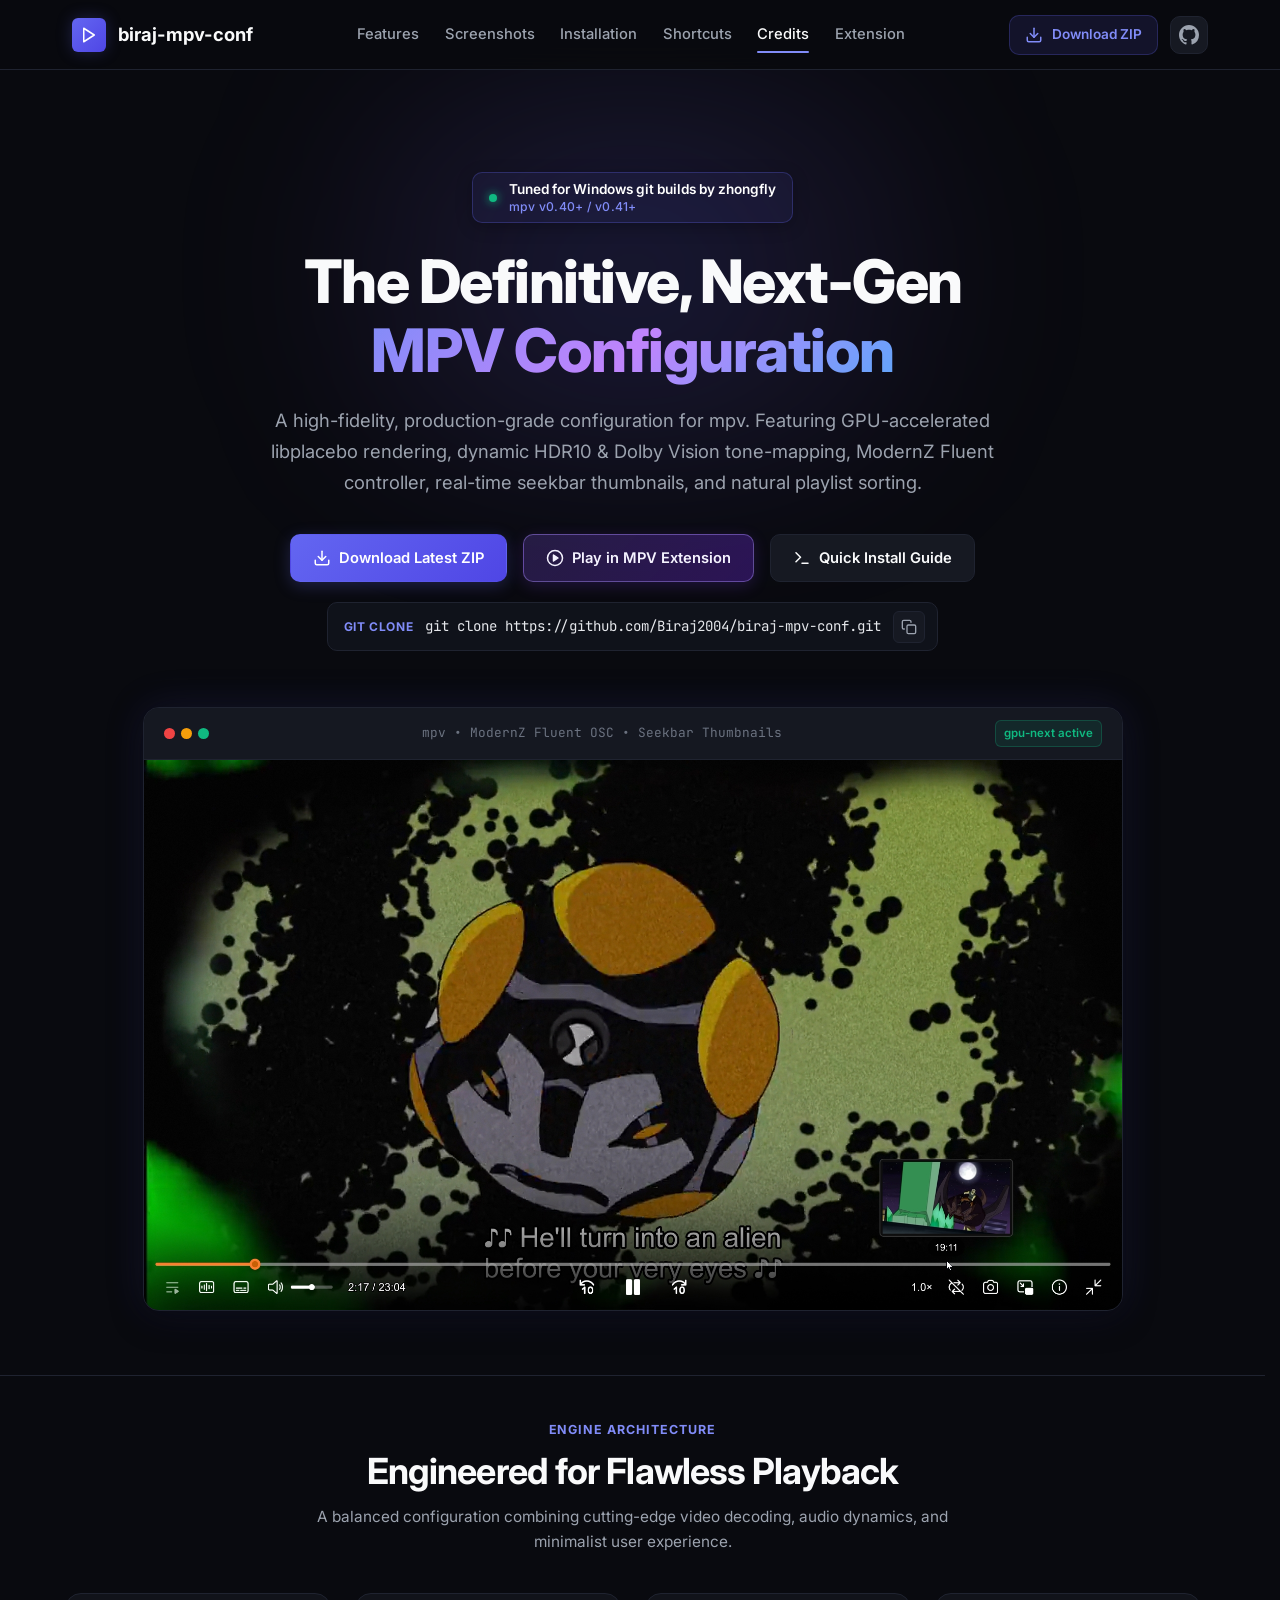
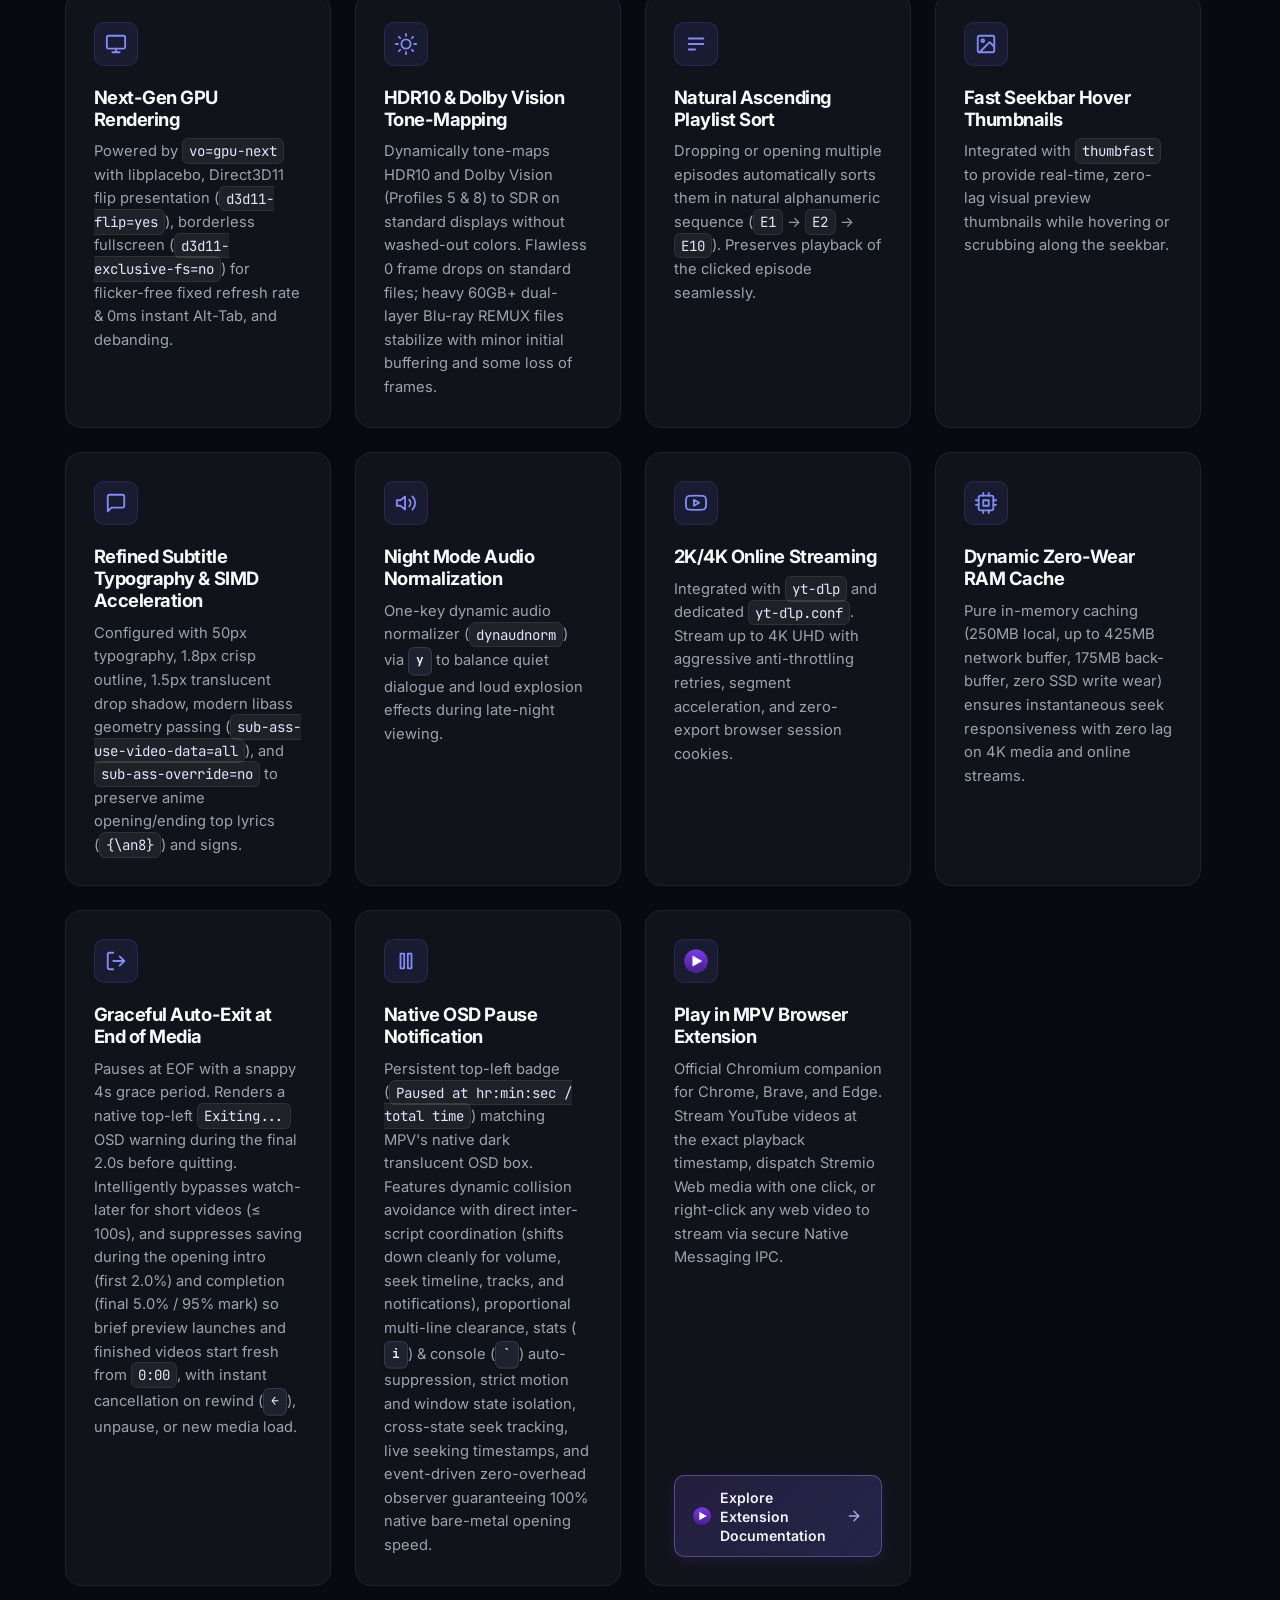
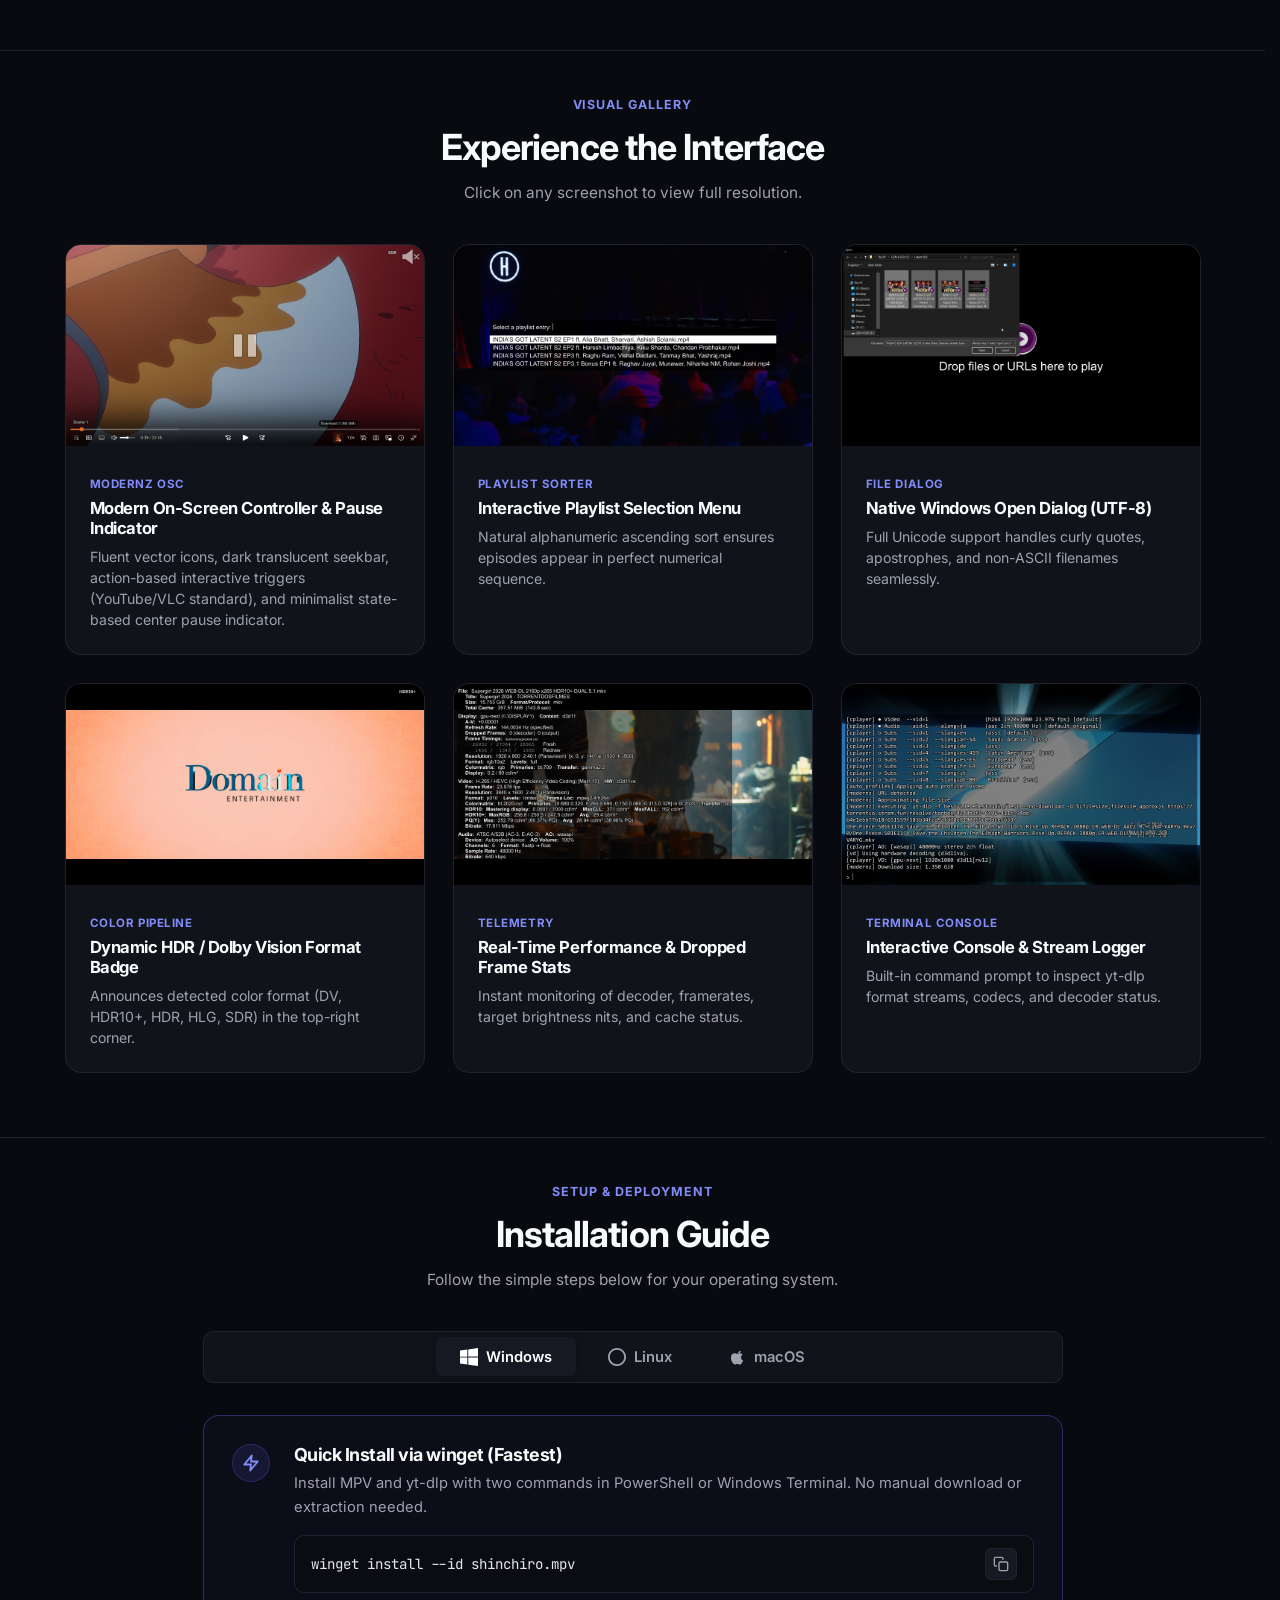
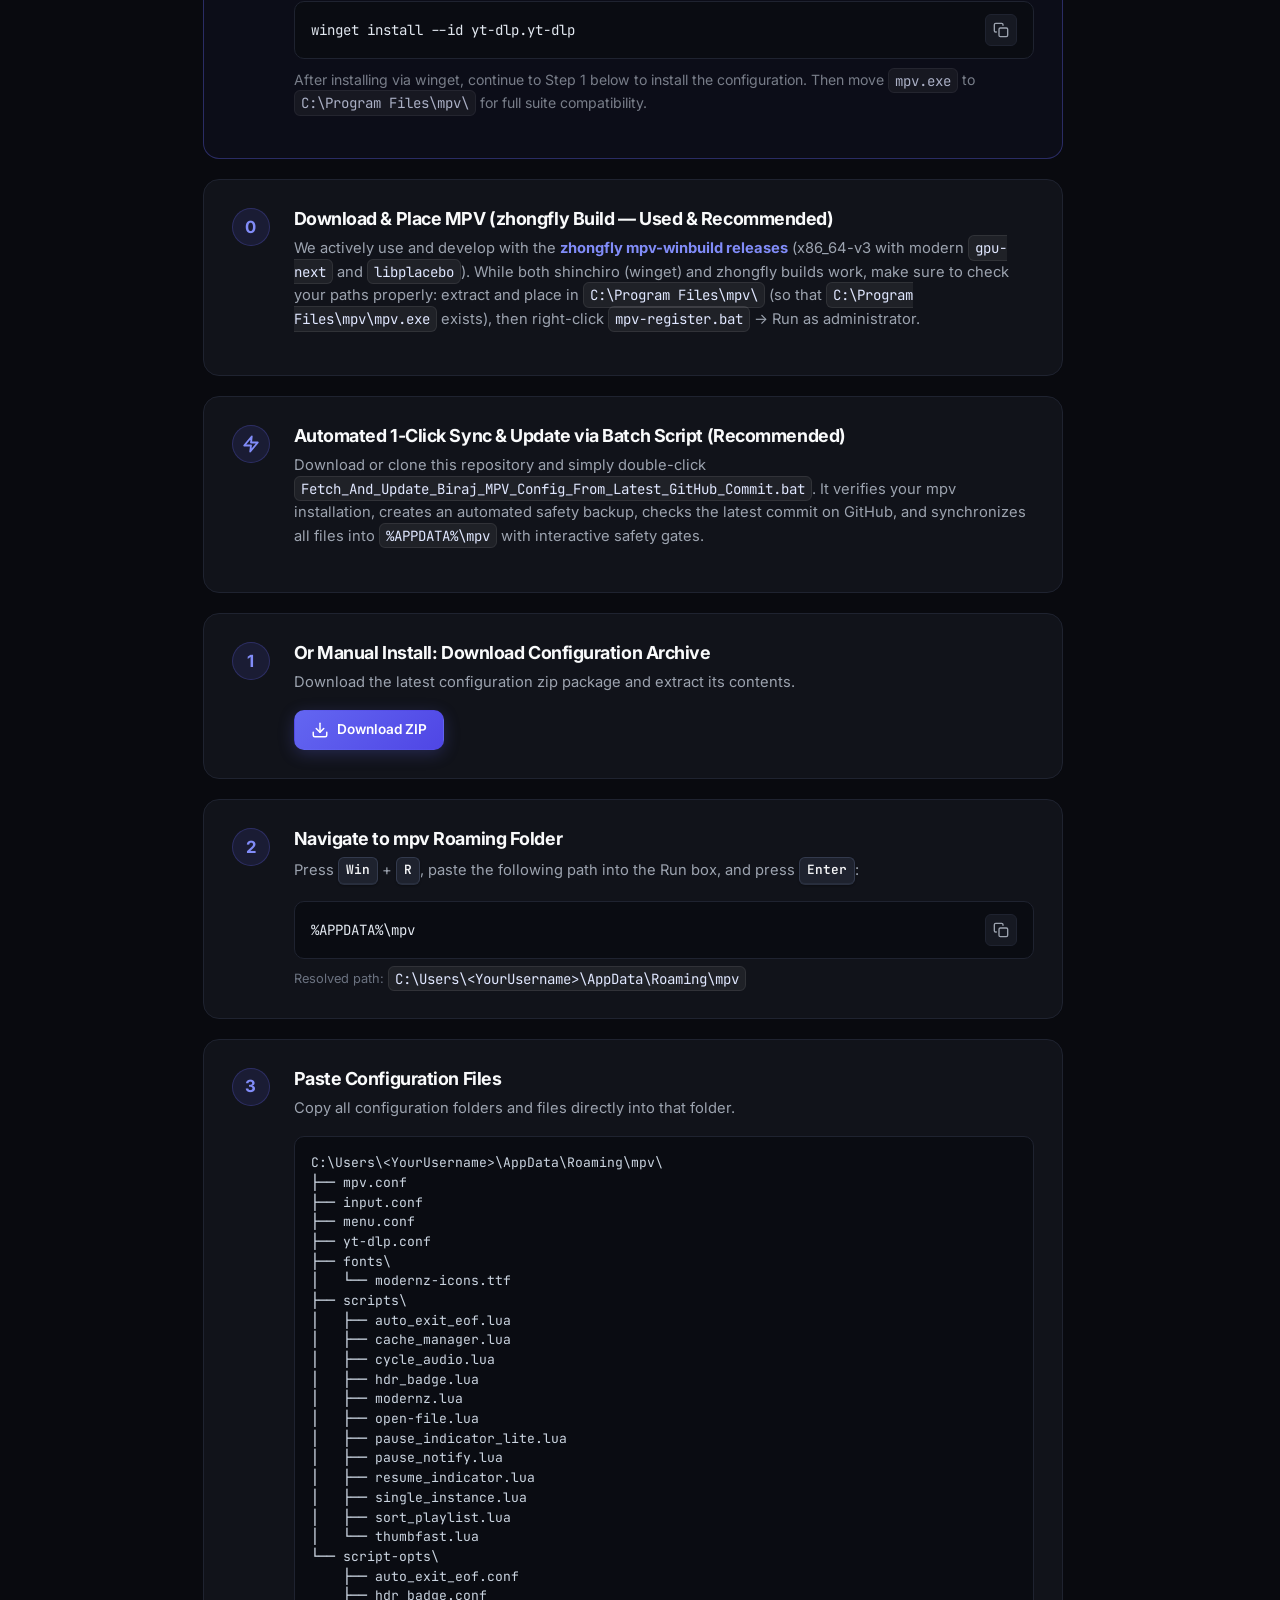
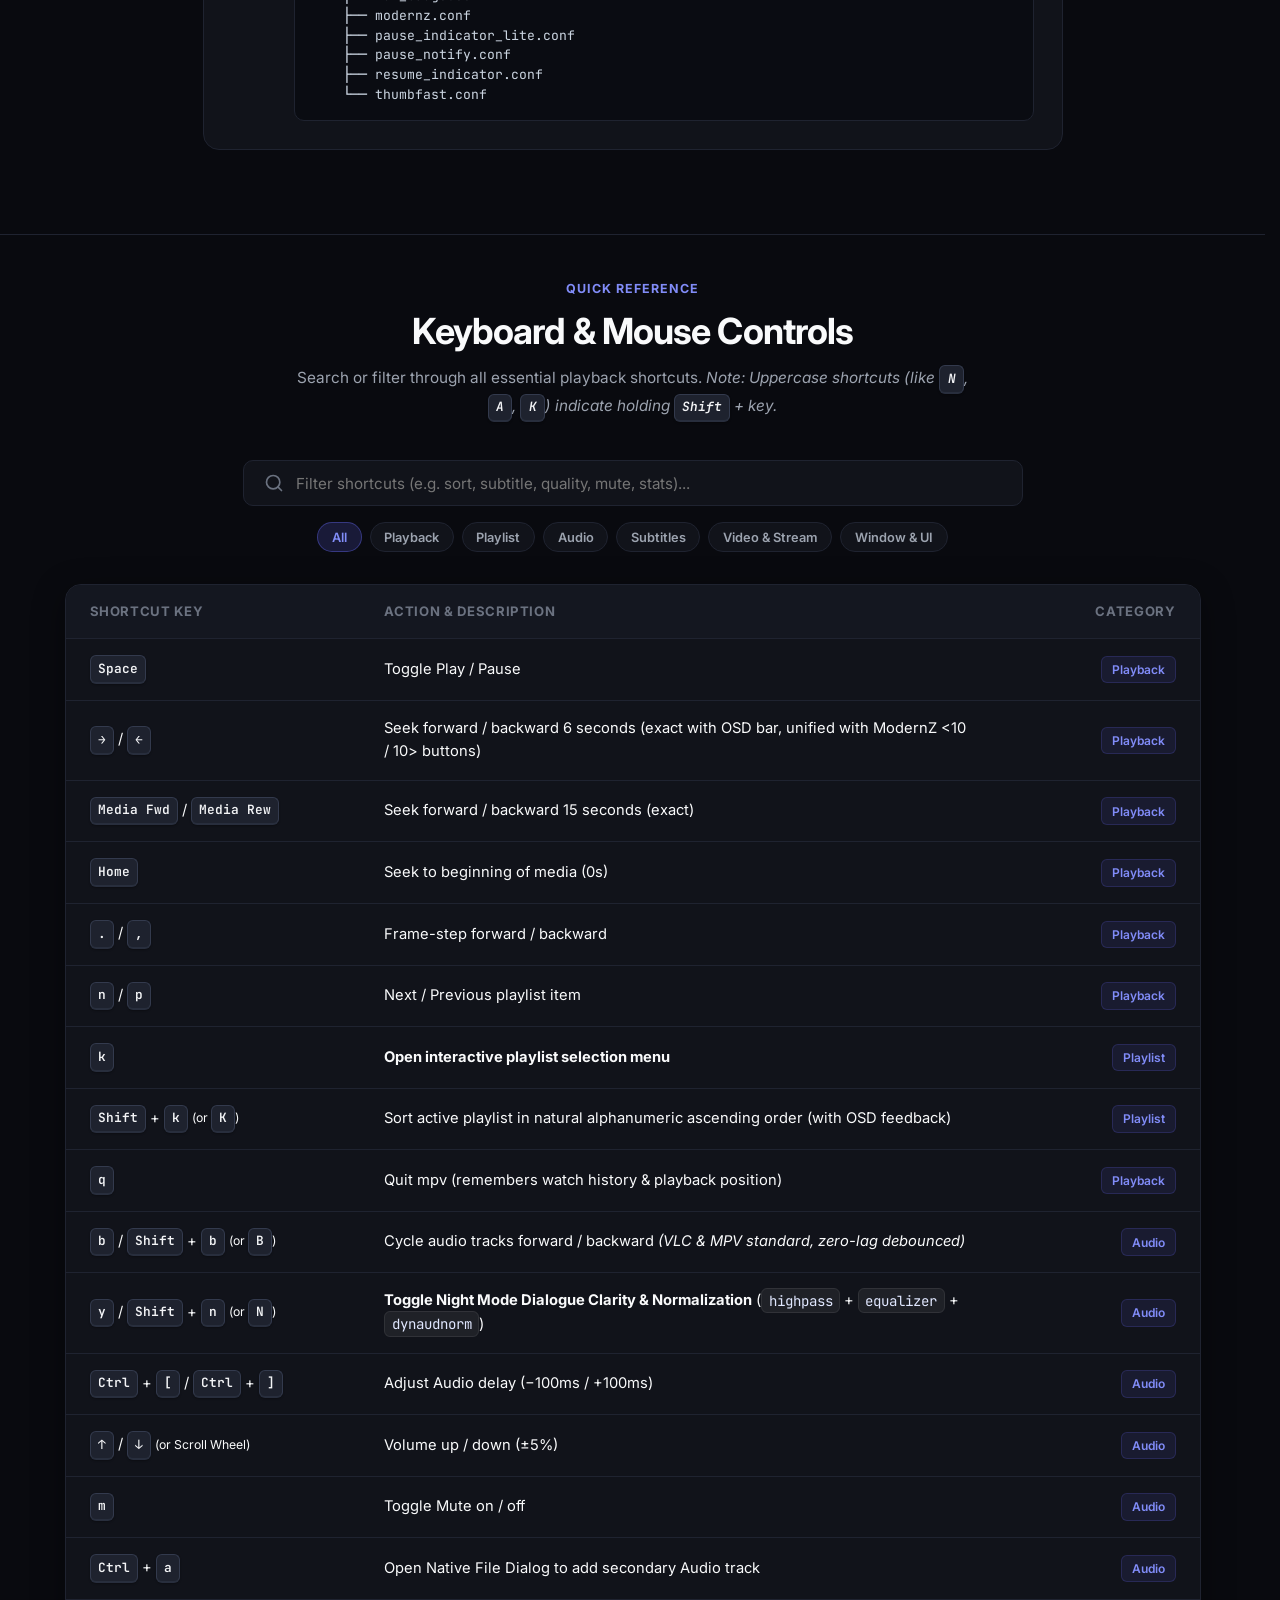
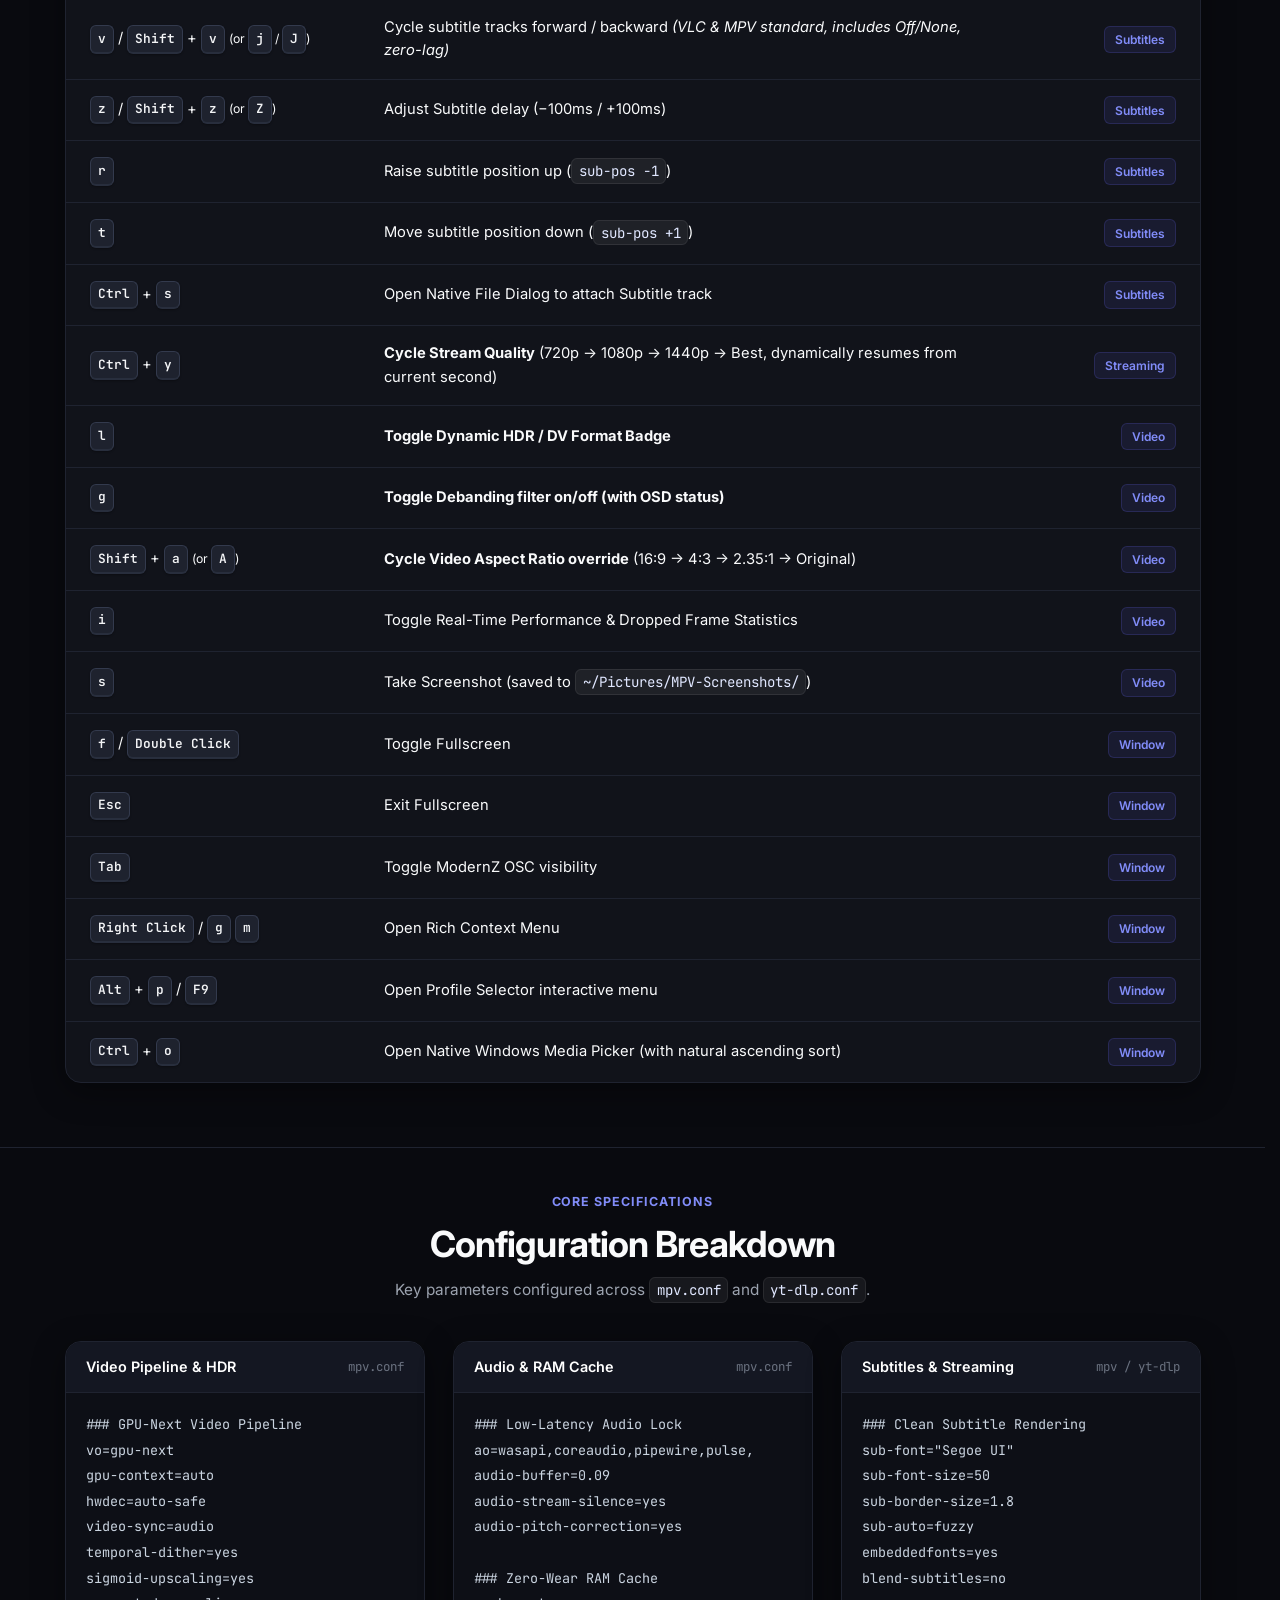
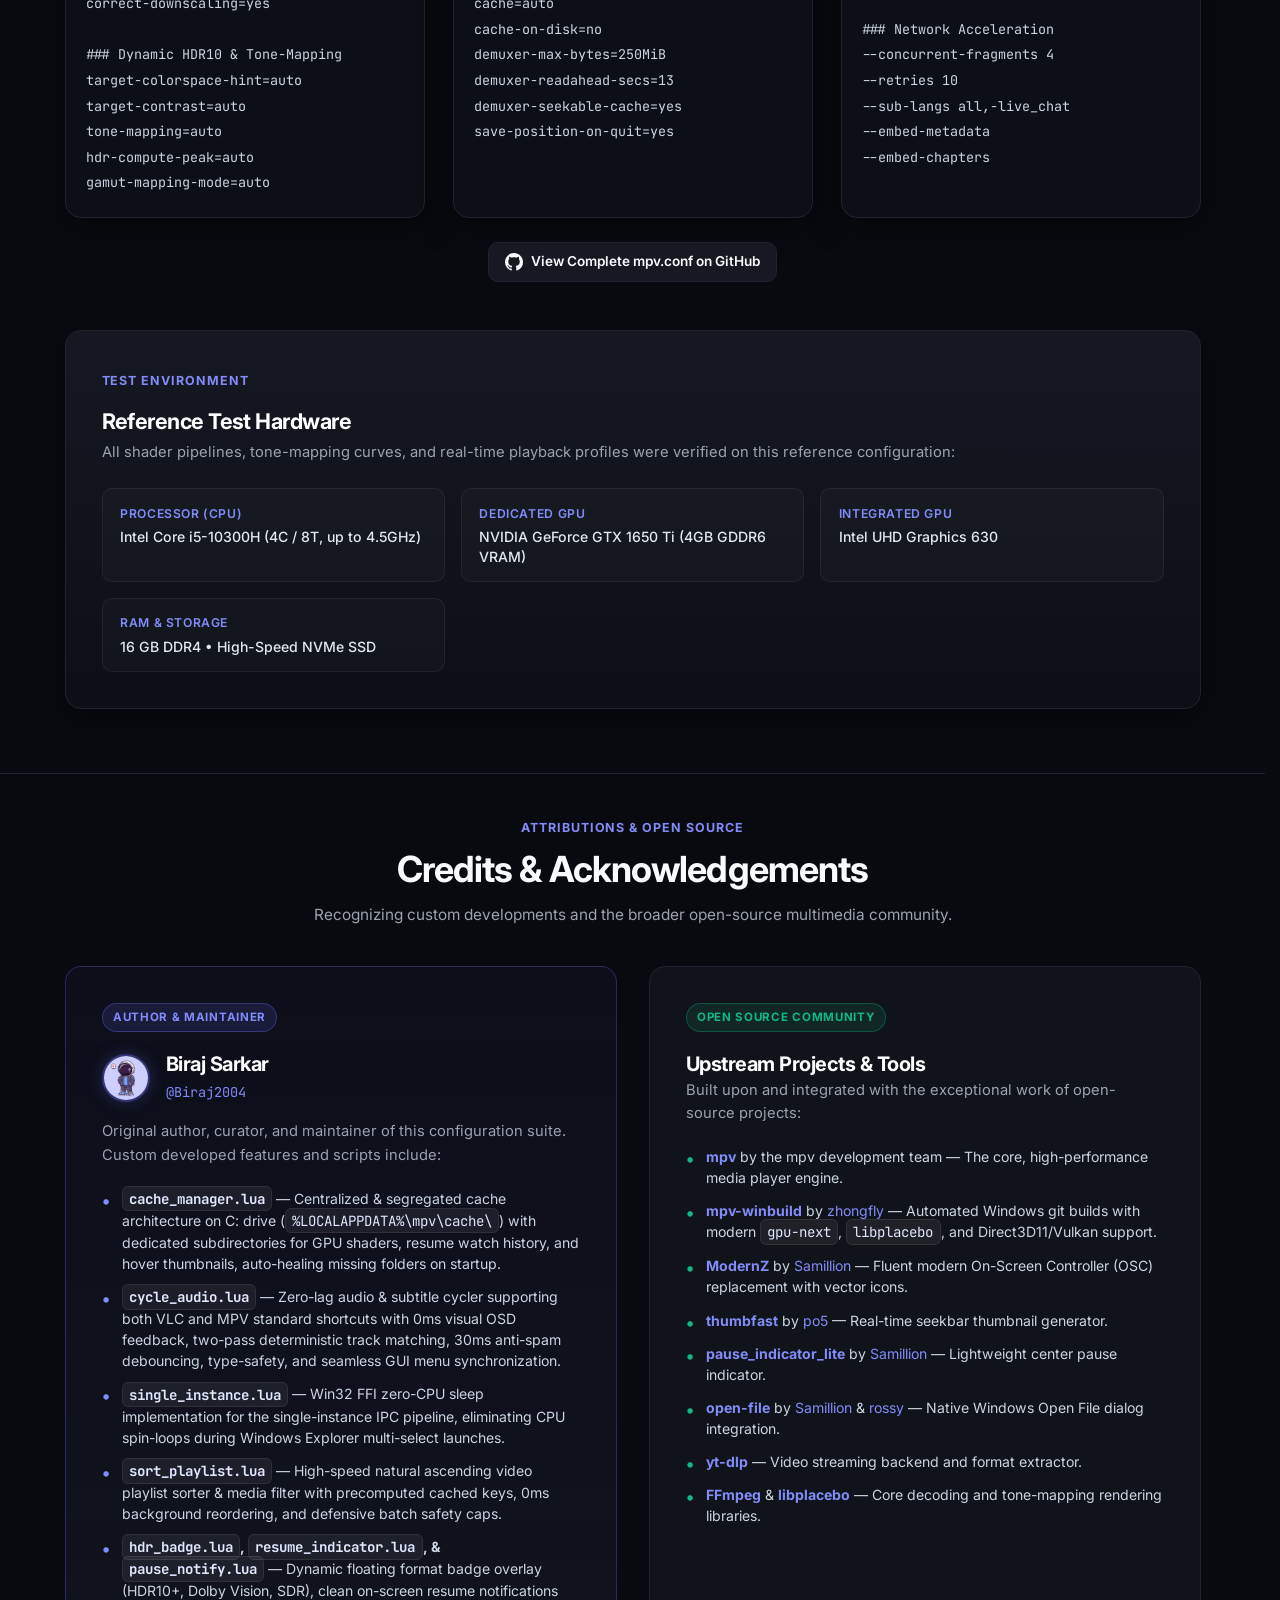
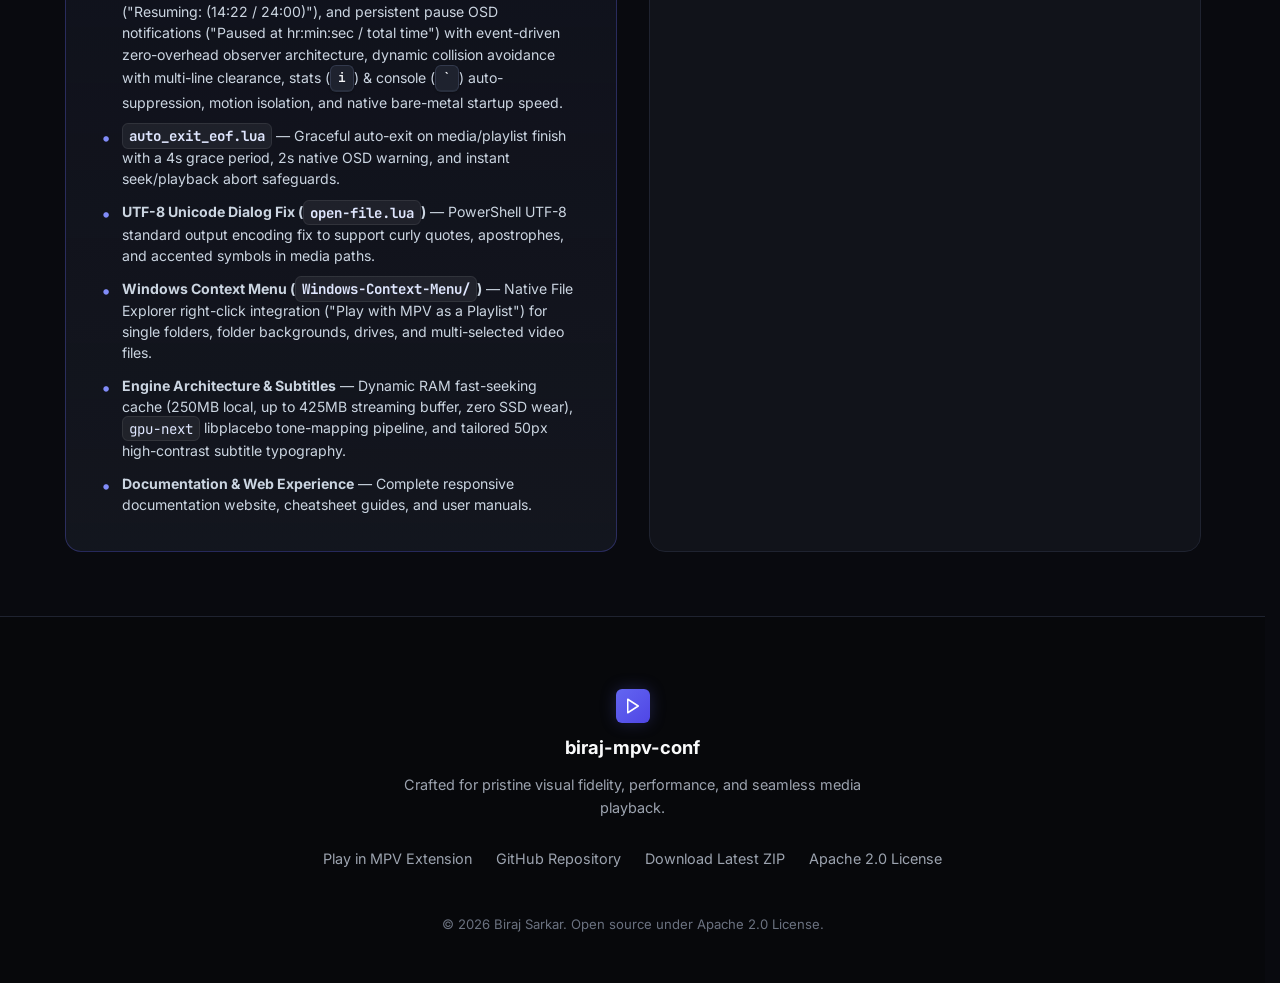
==== commit 1a62a45e: "fix(docs): dynamically optimize and responsively style extension feature button - Replace inline sty" ====
--- a/docs/index.html
+++ b/docs/index.html
@@ -369,10 +369,16 @@
                     </div>
                     <h3 class="feature-title">Play in MPV Browser Extension</h3>
                     <p class="feature-desc">Official Chromium companion for Chrome, Brave, and Edge. Stream YouTube videos at the exact playback timestamp, dispatch Stremio Web media with one click, or right-click any web video to stream via secure Native Messaging IPC.</p>
-                    <div style="margin-top: auto; padding-top: 1.15rem;">
-                        <a href="extension.html" class="btn btn-secondary btn-sm" style="display: inline-flex; align-items: center; gap: 0.55rem;">
-                            <img src="assets/extension/icon128.png" alt="" style="width: 16px; height: 16px; object-fit: contain;">
-                            <span>Explore Extension Documentation</span>
+                    <div class="feature-card-action">
+                        <a href="extension.html" class="btn btn-feature-extension" aria-label="Explore Play in MPV Browser Extension Documentation">
+                            <span class="btn-content">
+                                <img src="assets/extension/icon128.png" alt="" class="btn-icon">
+                                <span class="btn-text">Explore Extension Documentation</span>
+                            </span>
+                            <svg class="btn-arrow" viewBox="0 0 24 24" fill="none" stroke="currentColor" stroke-width="2.2" stroke-linecap="round" stroke-linejoin="round" aria-hidden="true">
+                                <line x1="5" y1="12" x2="19" y2="12"></line>
+                                <polyline points="12 5 19 12 12 19"></polyline>
+                            </svg>
                         </a>
                     </div>
                 </div>
--- a/docs/style.css
+++ b/docs/style.css
@@ -294,6 +294,8 @@
     border: 1px solid transparent;
     text-decoration: none;
     white-space: nowrap;
+    max-width: 100%;
+    box-sizing: border-box;
 }
 
 .btn svg {
@@ -734,6 +736,123 @@
     font-size: 0.92rem;
     color: var(--text-secondary);
     line-height: 1.6;
+}
+
+/* Feature Card Action Container */
+.feature-card-action {
+    margin-top: auto;
+    padding-top: 1.35rem;
+    width: 100%;
+    display: flex;
+}
+
+/* Dynamically Optimized & Responsive Feature Card Button */
+.btn-feature-extension {
+    display: inline-flex;
+    align-items: center;
+    justify-content: space-between;
+    width: 100%;
+    max-width: 100%;
+    min-height: 42px;
+    padding: clamp(0.58rem, 1.2vw, 0.72rem) clamp(0.85rem, 1.8vw, 1.15rem);
+    background: linear-gradient(135deg, rgba(139, 92, 246, 0.16) 0%, rgba(99, 102, 241, 0.22) 100%);
+    border: 1px solid rgba(167, 139, 250, 0.38);
+    border-radius: var(--radius-md);
+    color: #ffffff;
+    font-size: clamp(0.82rem, 1.1vw, 0.88rem);
+    font-weight: 600;
+    text-decoration: none;
+    box-shadow: 0 4px 14px rgba(124, 58, 237, 0.15);
+    transition: background 0.25s ease,
+                border-color 0.25s ease,
+                transform 0.25s cubic-bezier(0.16, 1, 0.3, 1),
+                box-shadow 0.25s cubic-bezier(0.16, 1, 0.3, 1),
+                color 0.25s ease;
+    white-space: normal;
+    text-align: left;
+    box-sizing: border-box;
+    position: relative;
+    overflow: hidden;
+}
+
+.btn-feature-extension::before {
+    content: '';
+    position: absolute;
+    top: 0;
+    left: -100%;
+    width: 100%;
+    height: 100%;
+    background: linear-gradient(90deg, transparent, rgba(255, 255, 255, 0.12), transparent);
+    transition: left 0.6s ease;
+    pointer-events: none;
+}
+
+.btn-feature-extension:hover::before {
+    left: 100%;
+}
+
+.btn-feature-extension .btn-content {
+    display: inline-flex;
+    align-items: center;
+    gap: 0.55rem;
+    min-width: 0;
+    flex: 1 1 auto;
+}
+
+.btn-feature-extension .btn-icon {
+    width: 18px;
+    height: 18px;
+    object-fit: contain;
+    flex-shrink: 0;
+    transition: transform 0.25s cubic-bezier(0.16, 1, 0.3, 1);
+}
+
+.btn-feature-extension .btn-text {
+    line-height: 1.35;
+    font-weight: 600;
+    color: #f3f4f6;
+    transition: color 0.2s ease;
+    text-wrap: balance;
+}
+
+.btn-feature-extension .btn-arrow {
+    width: 16px;
+    height: 16px;
+    flex-shrink: 0;
+    color: rgba(196, 181, 253, 0.85);
+    margin-left: 0.5rem;
+    transition: transform 0.25s cubic-bezier(0.16, 1, 0.3, 1), color 0.2s ease;
+}
+
+.btn-feature-extension:hover {
+    background: linear-gradient(135deg, rgba(139, 92, 246, 0.32) 0%, rgba(99, 102, 241, 0.42) 100%);
+    border-color: rgba(196, 181, 253, 0.7);
+    color: #ffffff;
+    transform: translateY(-2px);
+    box-shadow: 0 8px 24px rgba(124, 58, 237, 0.32), 0 0 14px rgba(139, 92, 246, 0.22);
+}
+
+.btn-feature-extension:hover .btn-icon {
+    transform: scale(1.1);
+}
+
+.btn-feature-extension:hover .btn-text {
+    color: #ffffff;
+}
+
+.btn-feature-extension:hover .btn-arrow {
+    transform: translateX(4px);
+    color: #ffffff;
+}
+
+.btn-feature-extension:active {
+    transform: translateY(0) scale(0.99);
+    box-shadow: 0 3px 10px rgba(124, 58, 237, 0.2);
+}
+
+.btn-feature-extension:focus-visible {
+    outline: 2px solid var(--primary-light);
+    outline-offset: 2px;
 }
 
 /* ==========================================================================
@@ -1826,3 +1945,25 @@
         gap: 1rem;
     }
 }
+
+@media (max-width: 480px) {
+    .btn-feature-extension {
+        padding: 0.58rem 0.8rem;
+        gap: 0.45rem;
+    }
+
+    .btn-feature-extension .btn-text {
+        font-size: 0.82rem;
+    }
+
+    .btn-feature-extension .btn-icon {
+        width: 16px;
+        height: 16px;
+    }
+
+    .btn-feature-extension .btn-arrow {
+        width: 14px;
+        height: 14px;
+        margin-left: 0.35rem;
+    }
+}
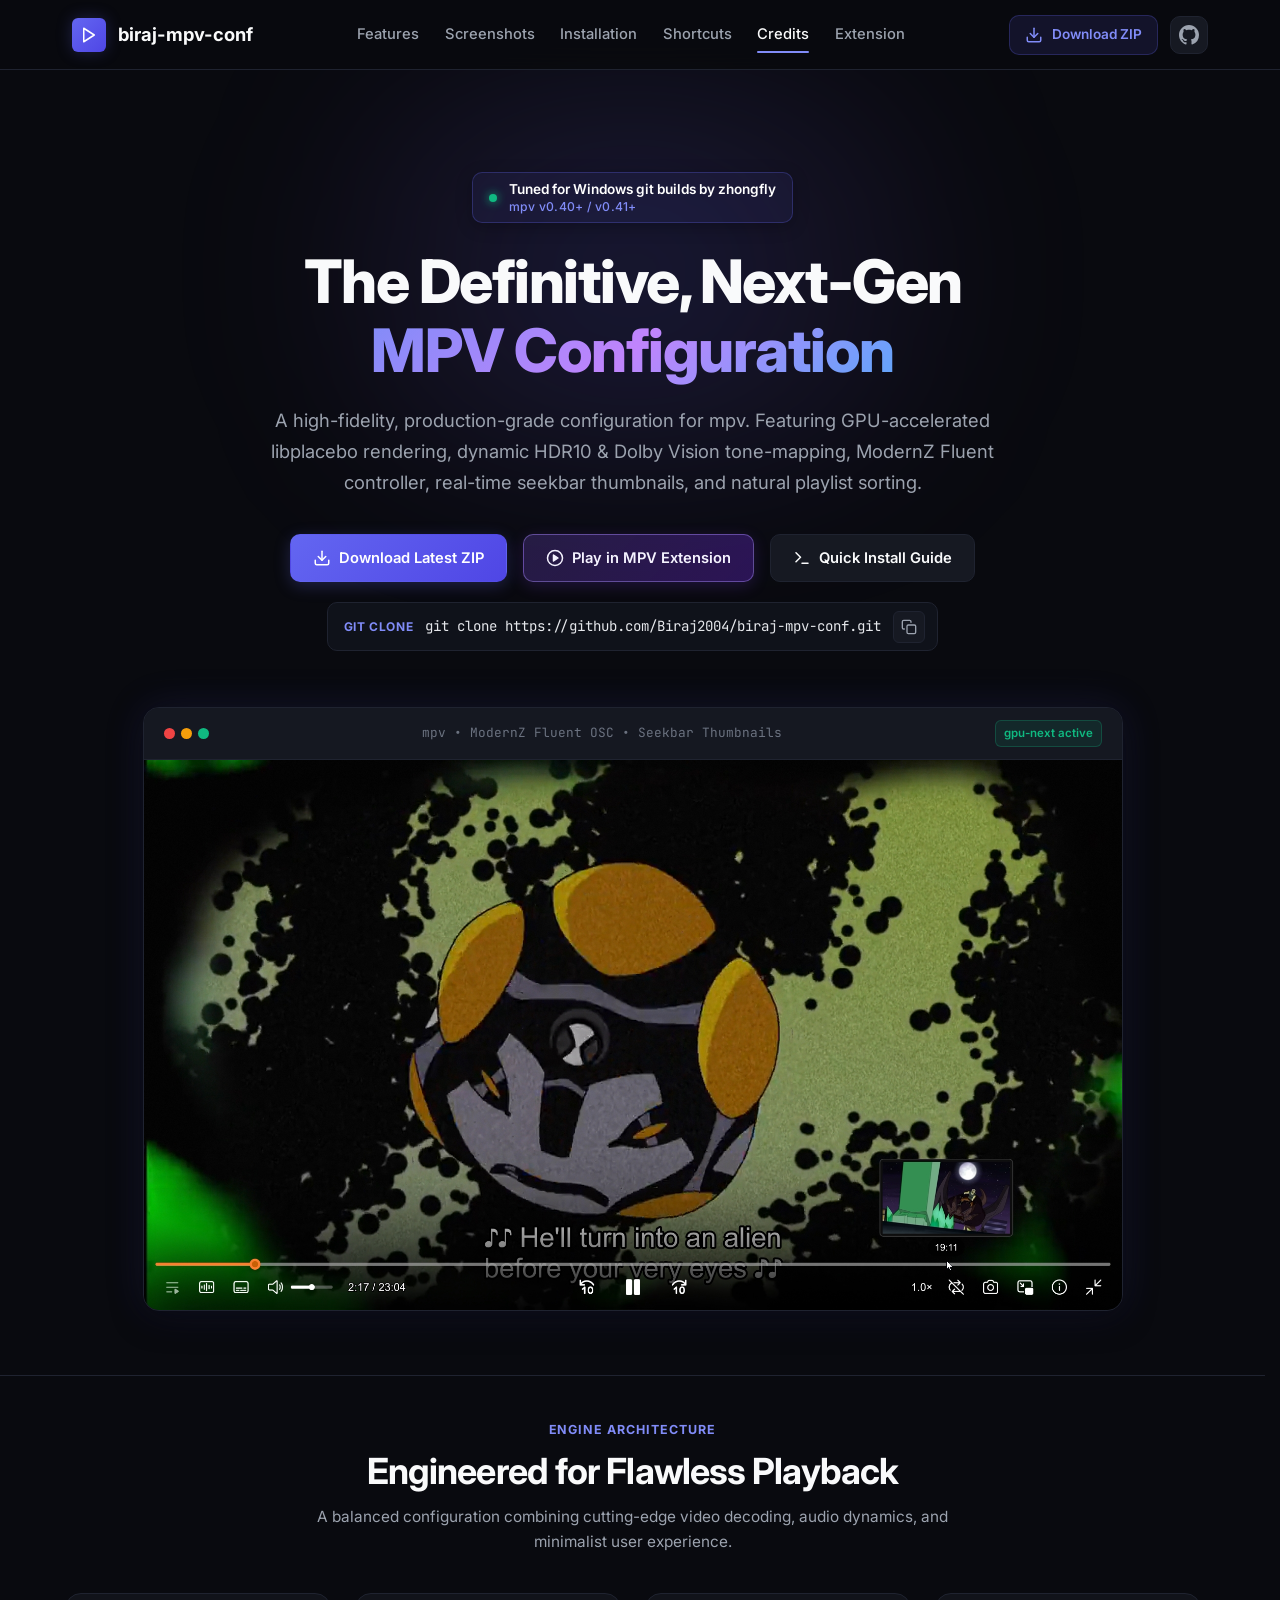
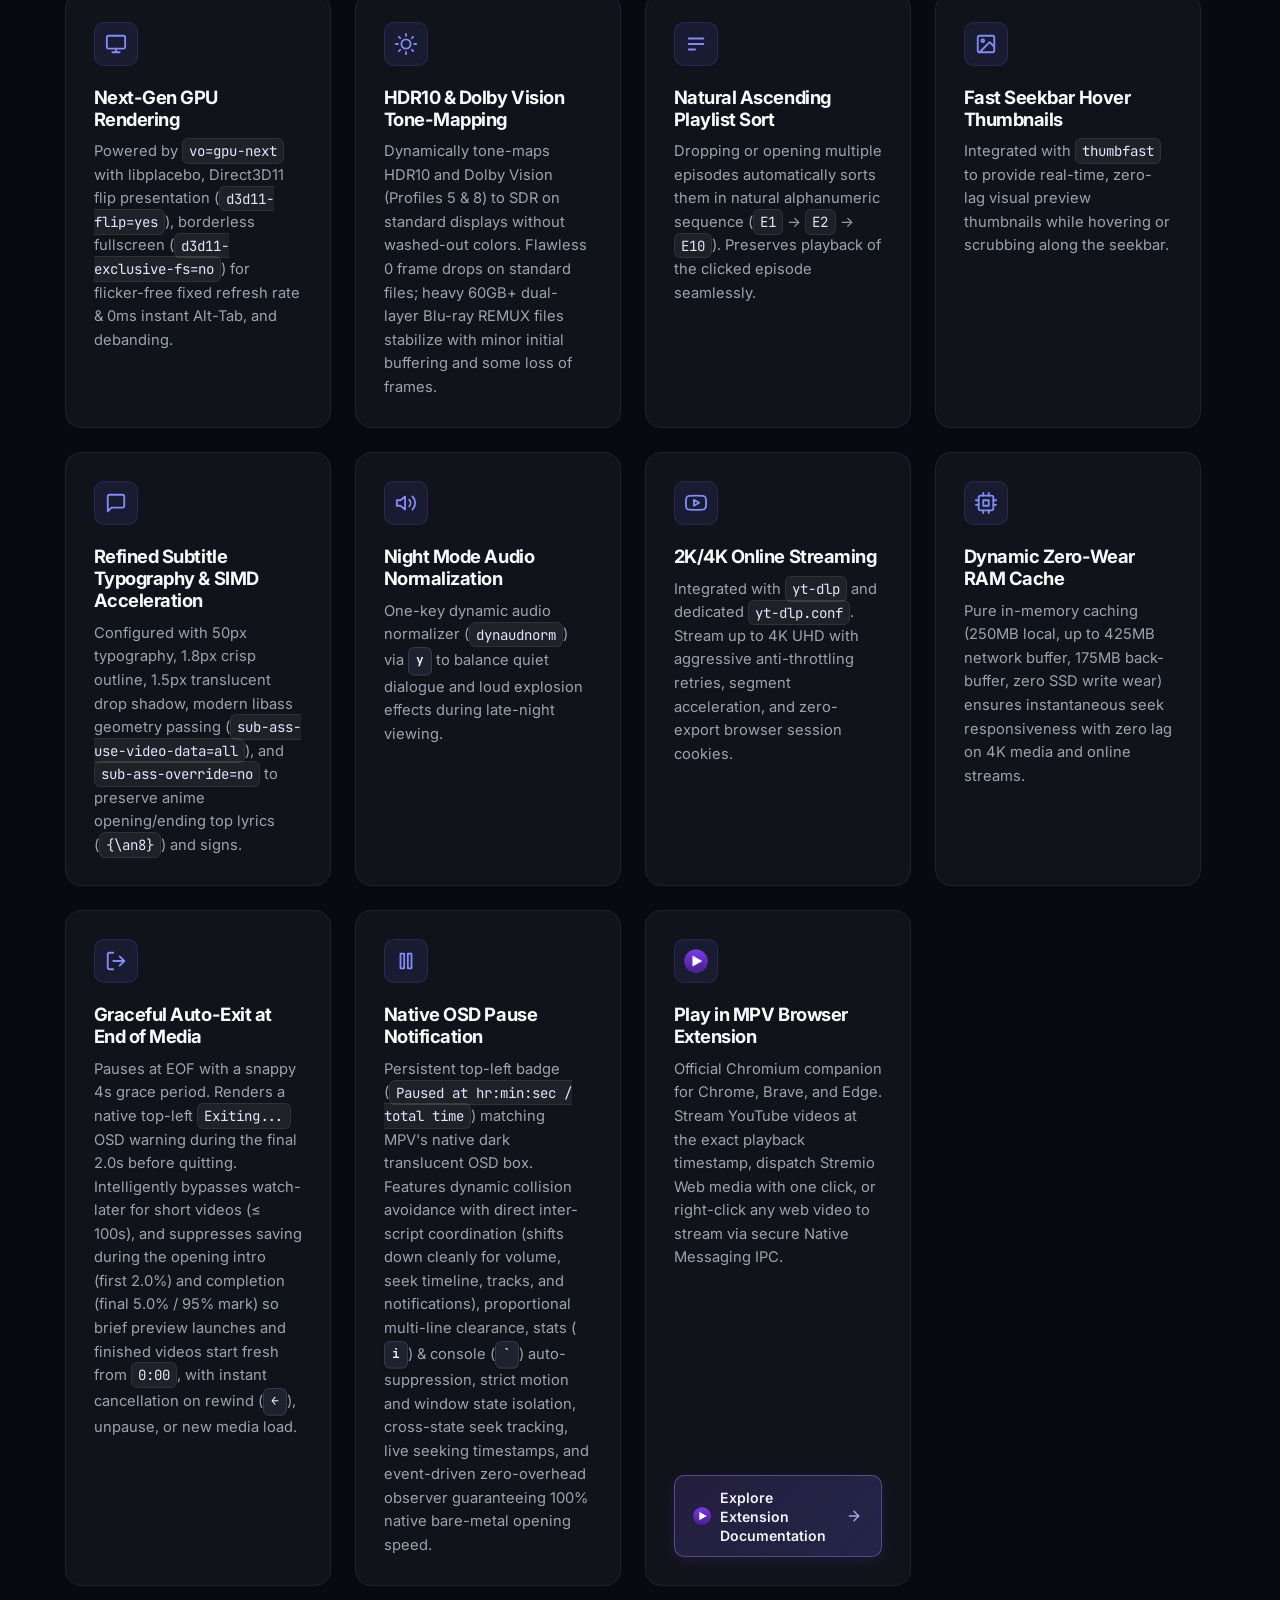
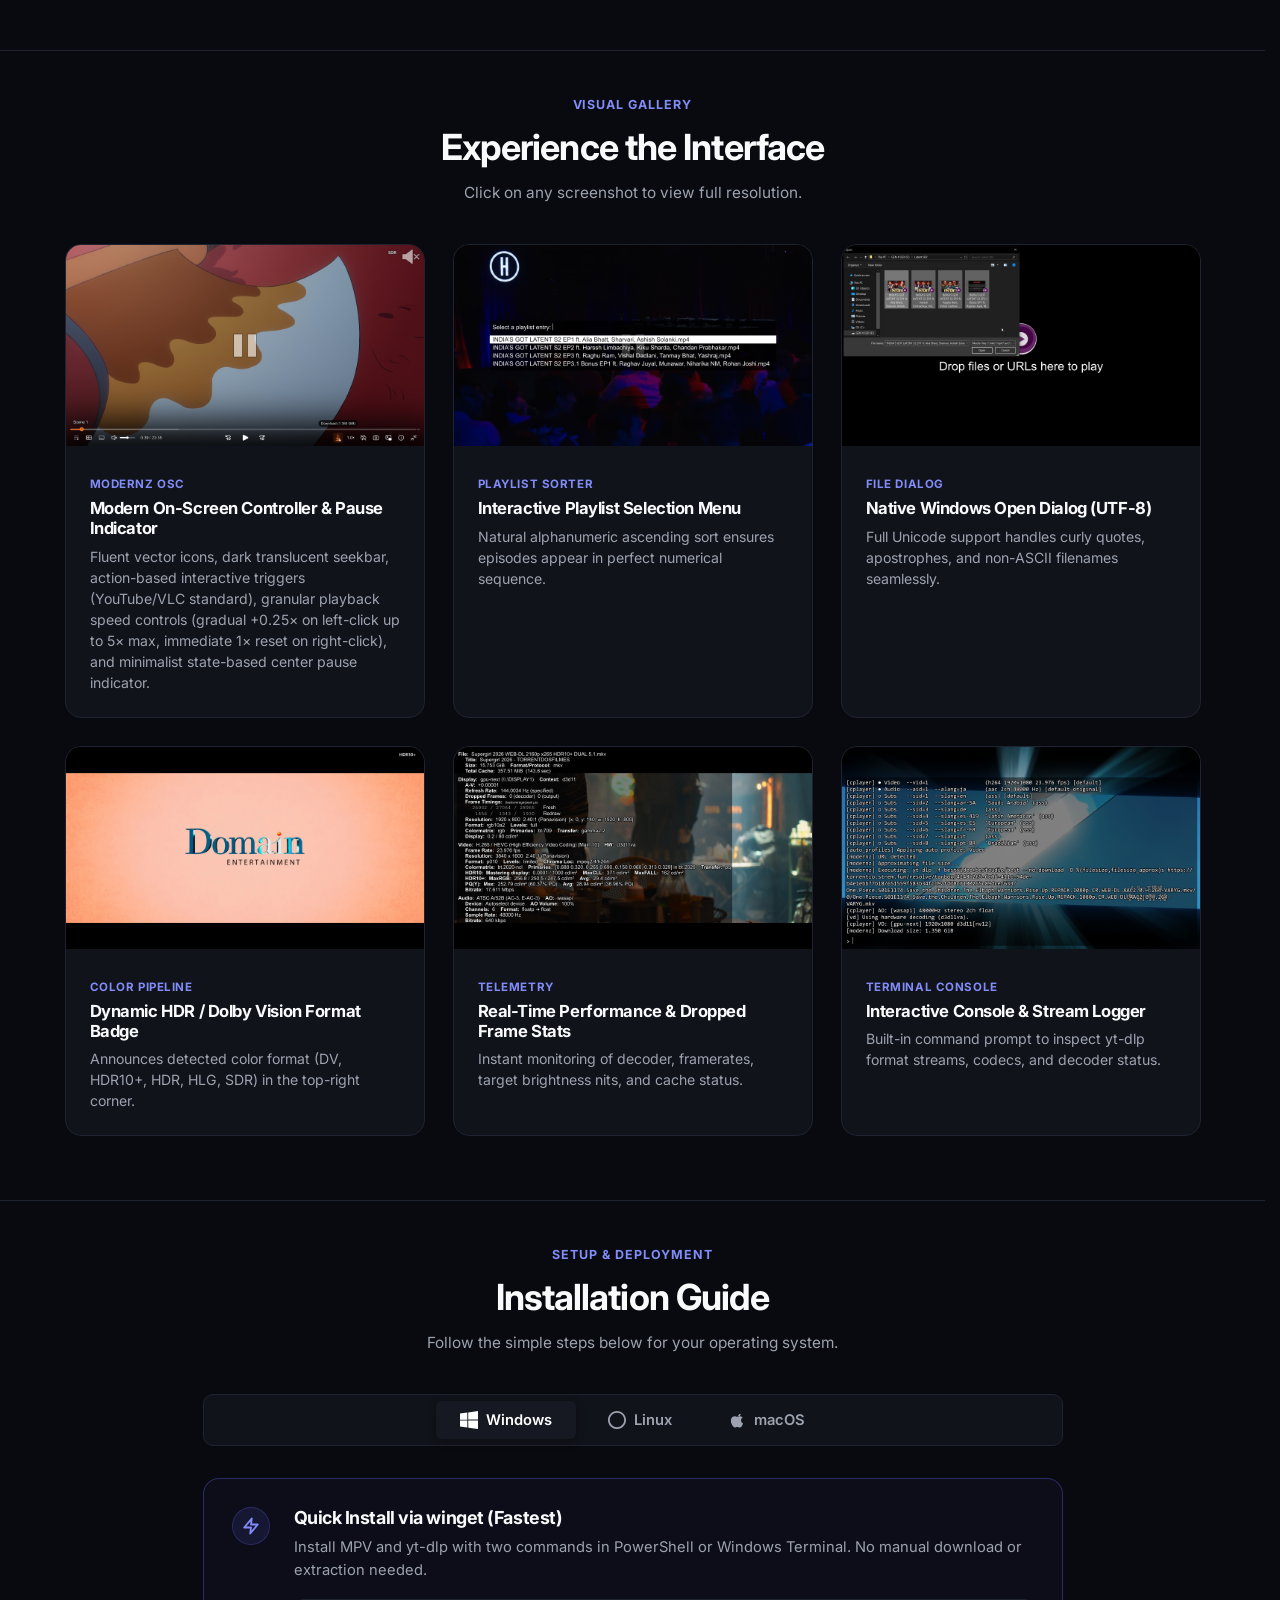
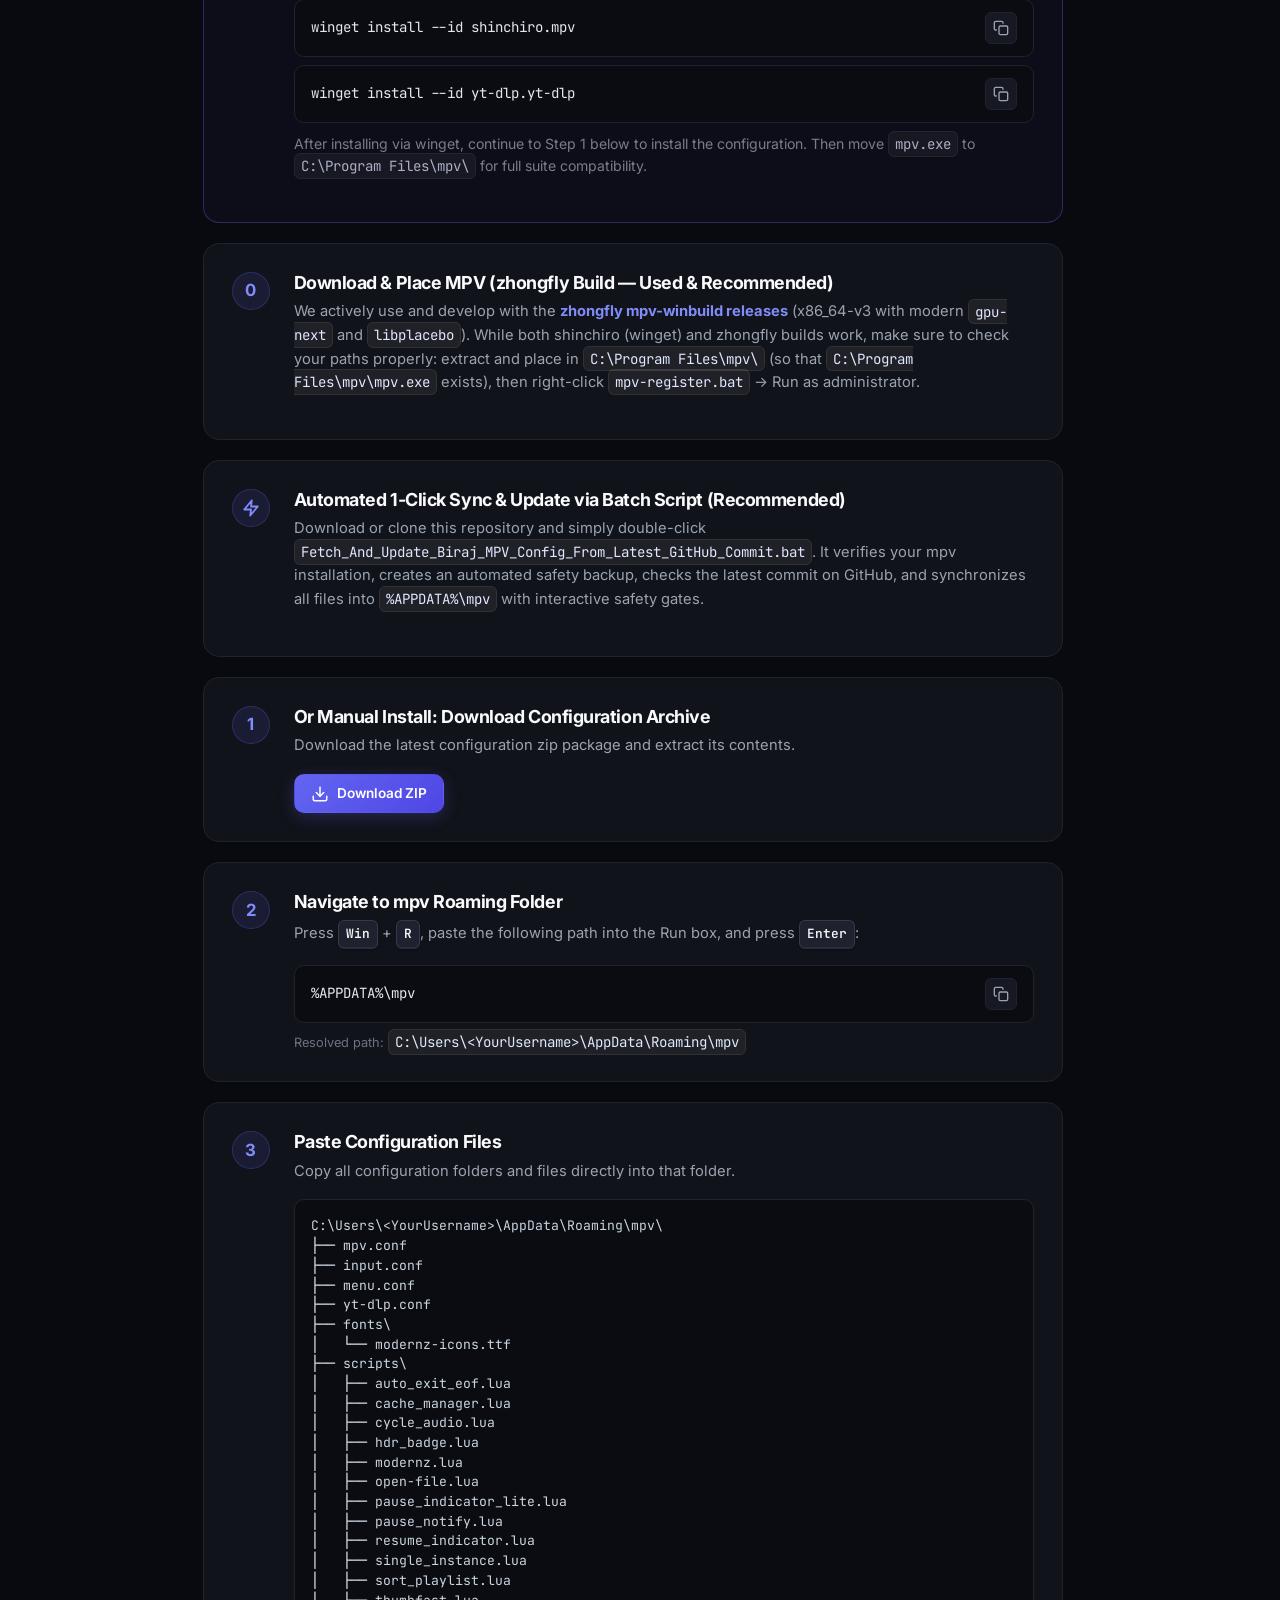
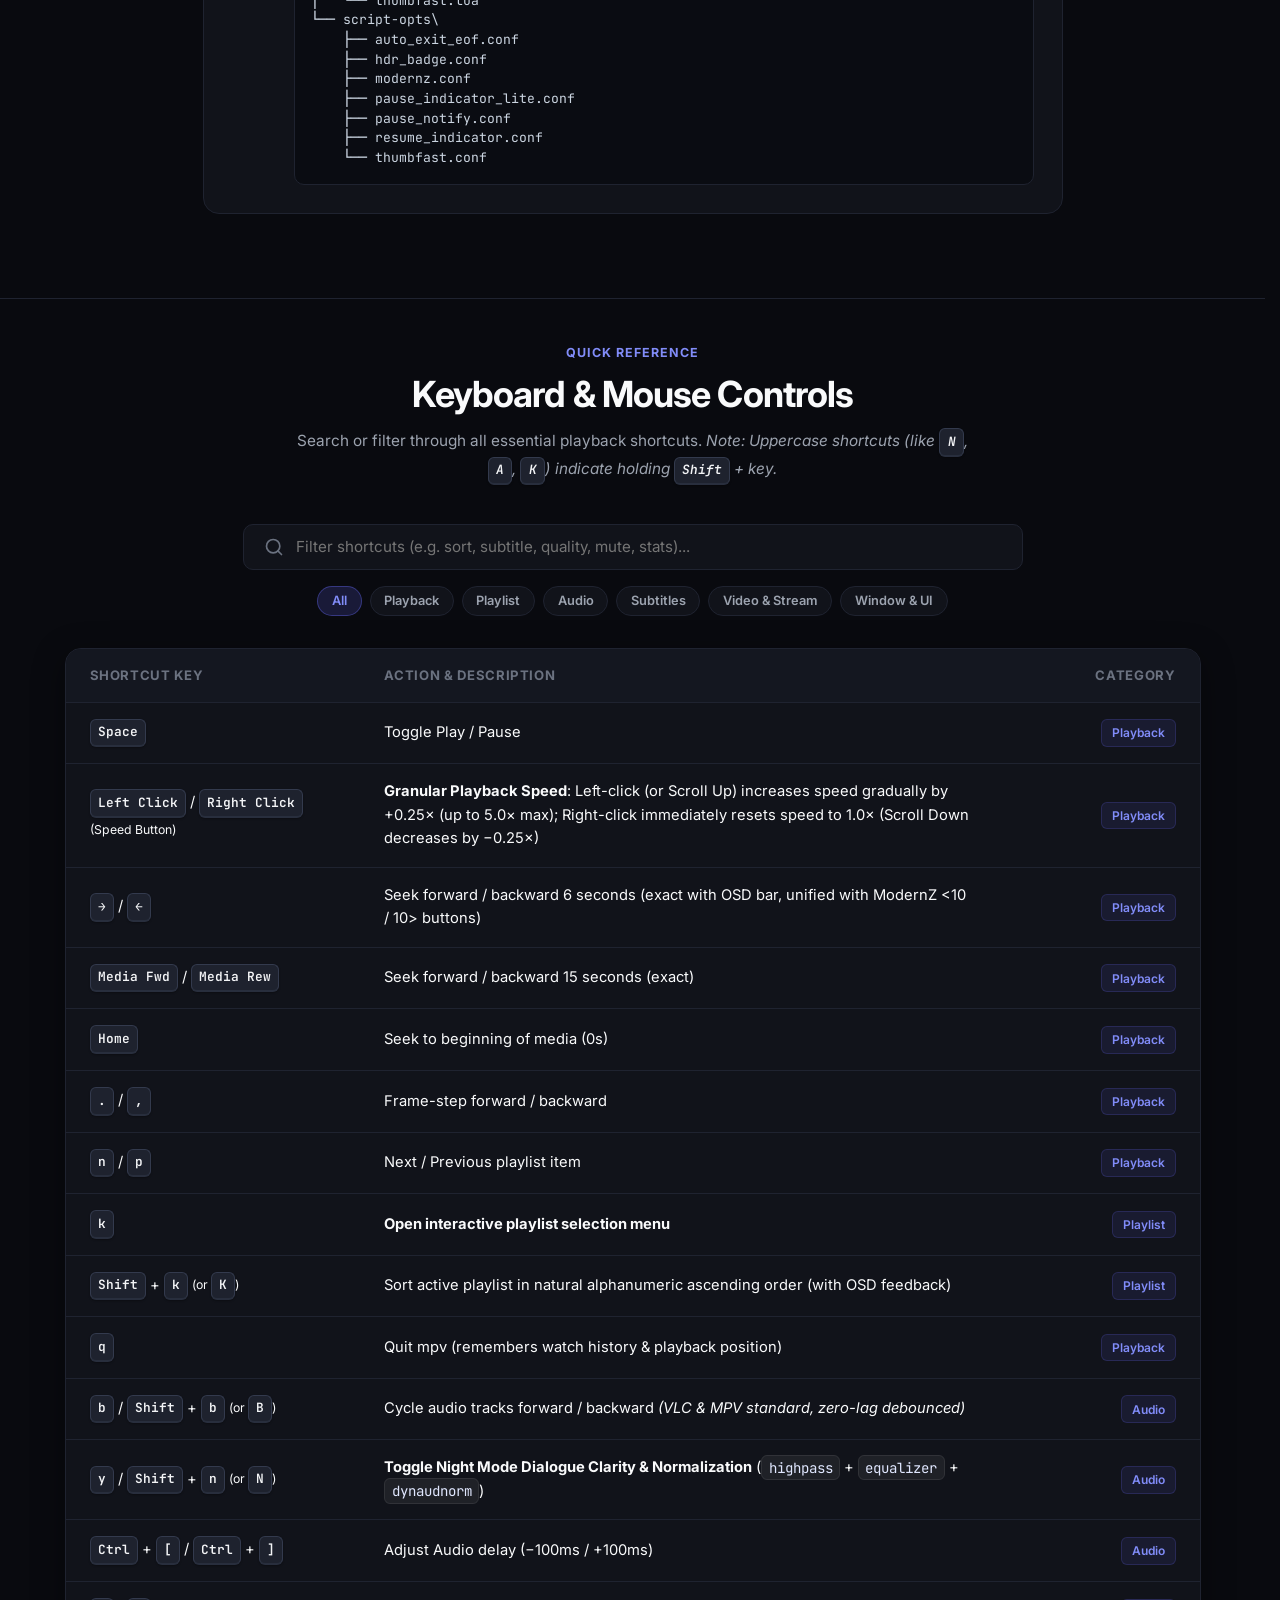
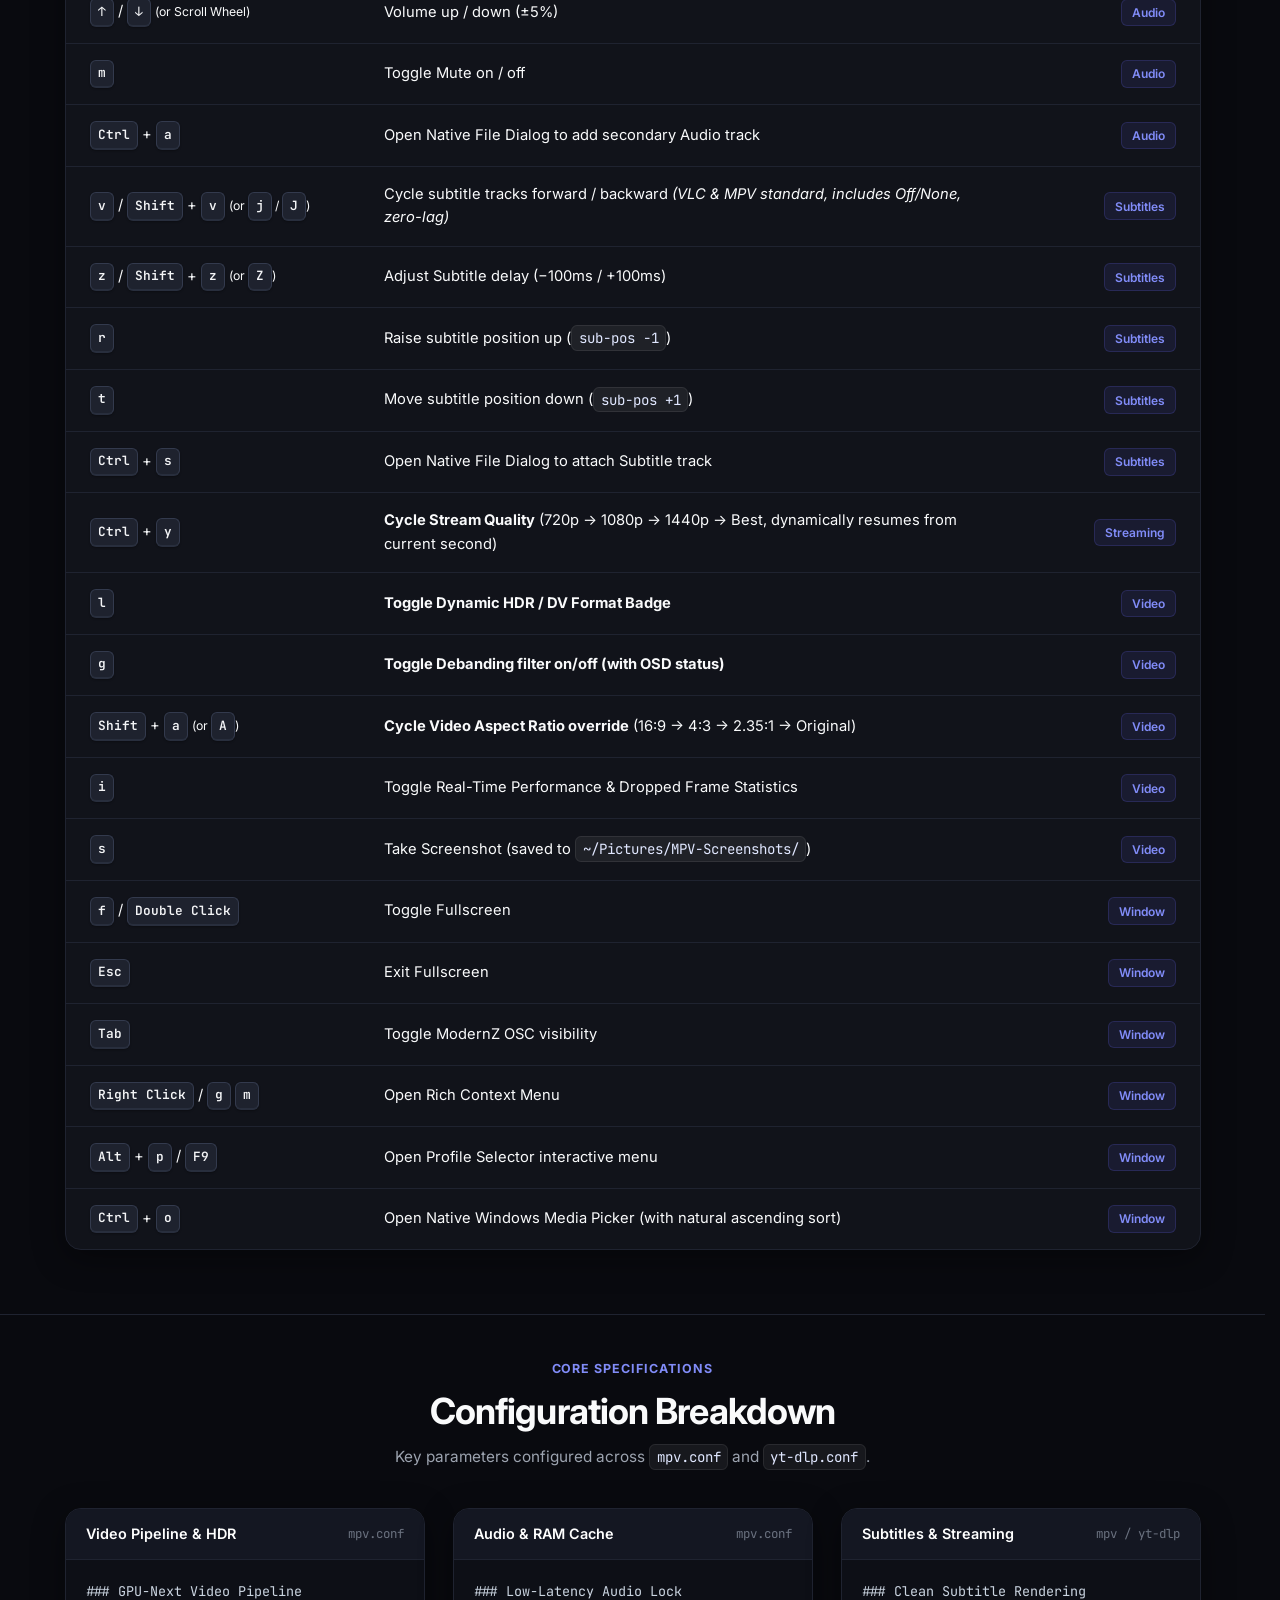
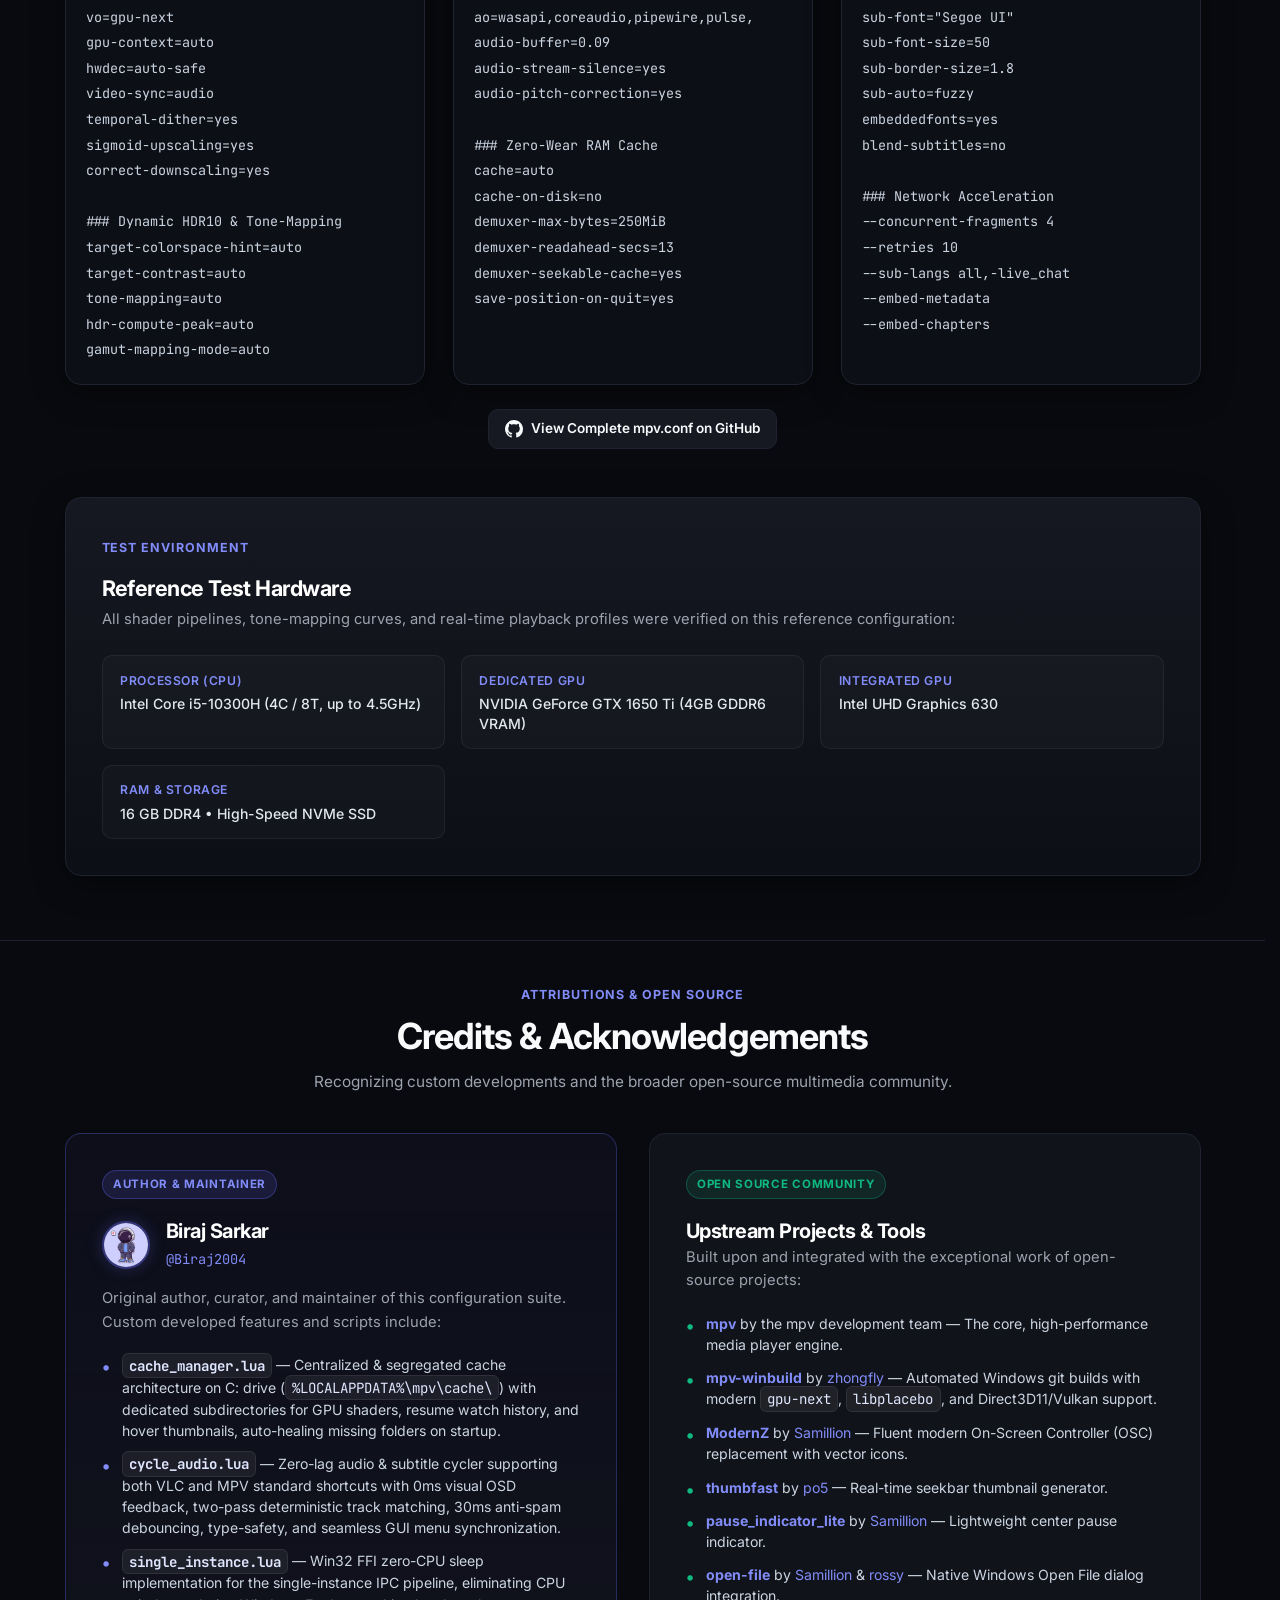
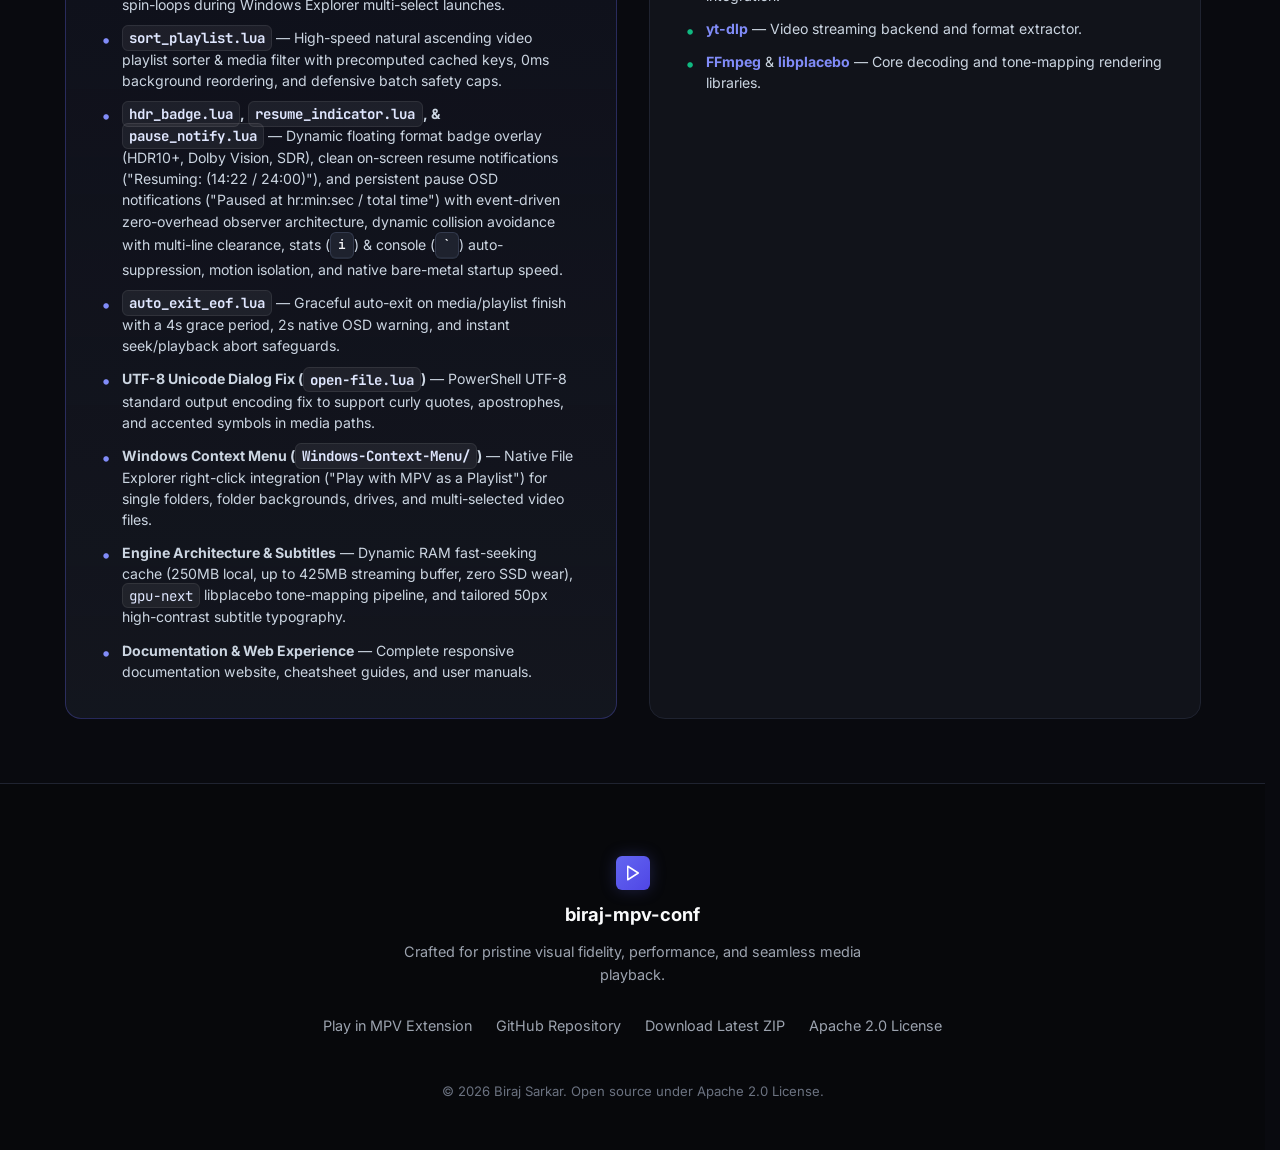
==== commit 68ffa523: "feat(modernz): implement +0.25x gradual speed step capped at 5x with instant 1x reset - Update Moder" ====
--- a/docs/index.html
+++ b/docs/index.html
@@ -415,7 +415,7 @@
                     <div class="gallery-info">
                         <span class="gallery-tag">ModernZ OSC</span>
                         <h4 class="gallery-title">Modern On-Screen Controller & Pause Indicator</h4>
-                        <p class="gallery-desc">Fluent vector icons, dark translucent seekbar, action-based interactive triggers (YouTube/VLC standard), and minimalist state-based center pause indicator.</p>
+                        <p class="gallery-desc">Fluent vector icons, dark translucent seekbar, action-based interactive triggers (YouTube/VLC standard), granular playback speed controls (gradual +0.25&times; on left-click up to 5&times; max, immediate 1&times; reset on right-click), and minimalist state-based center pause indicator.</p>
                     </div>
                 </div>
 
@@ -796,6 +796,11 @@
                             <td><span class="badge-cat">Playback</span></td>
                         </tr>
                         <tr data-cat="playback">
+                            <td><kbd>Left Click</kbd> / <kbd>Right Click</kbd> <small class="text-muted">(Speed Button)</small></td>
+                            <td><strong>Granular Playback Speed</strong>: Left-click (or Scroll Up) increases speed gradually by +0.25&times; (up to 5.0&times; max); Right-click immediately resets speed to 1.0&times; (Scroll Down decreases by &minus;0.25&times;)</td>
+                            <td><span class="badge-cat">Playback</span></td>
+                        </tr>
+                        <tr data-cat="playback">
                             <td><kbd>&rarr;</kbd> / <kbd>&larr;</kbd></td>
                             <td>Seek forward / backward 6 seconds (exact with OSD bar, unified with ModernZ &lt;10 / 10&gt; buttons)</td>
                             <td><span class="badge-cat">Playback</span></td>
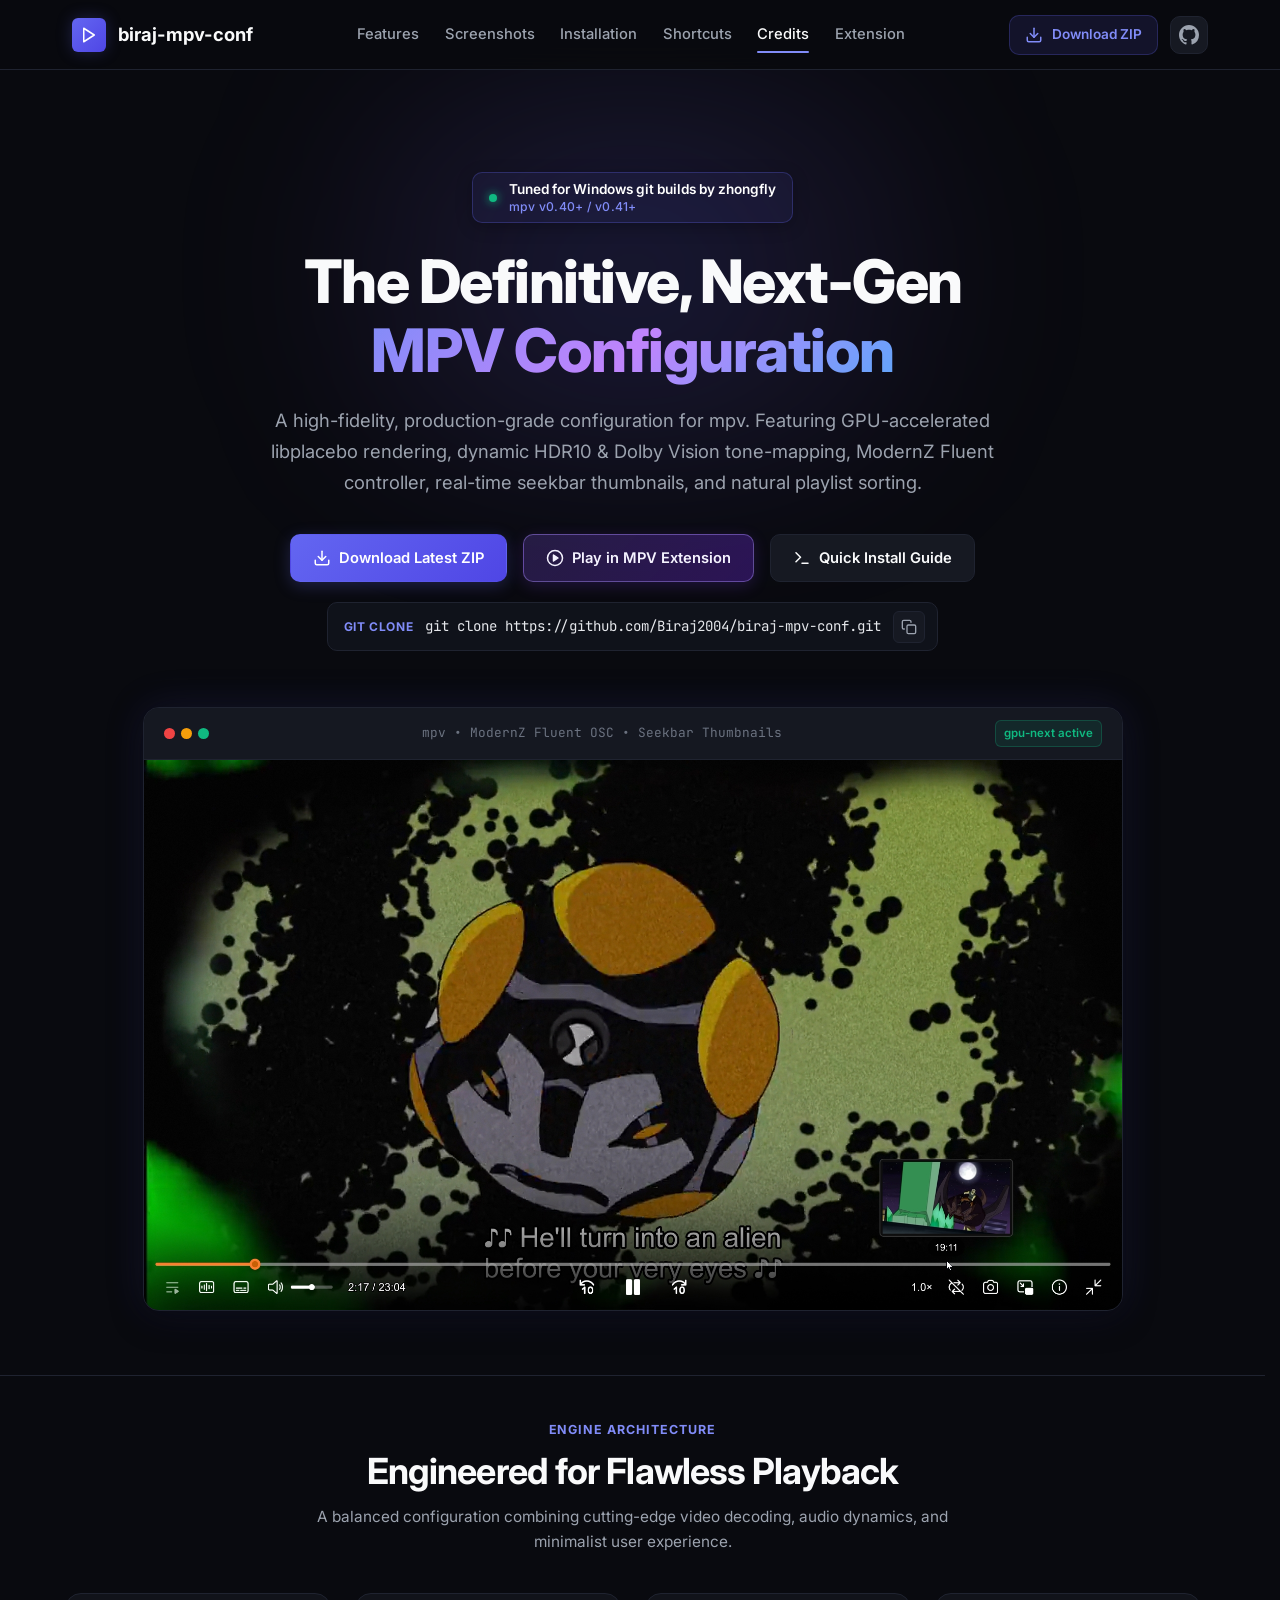
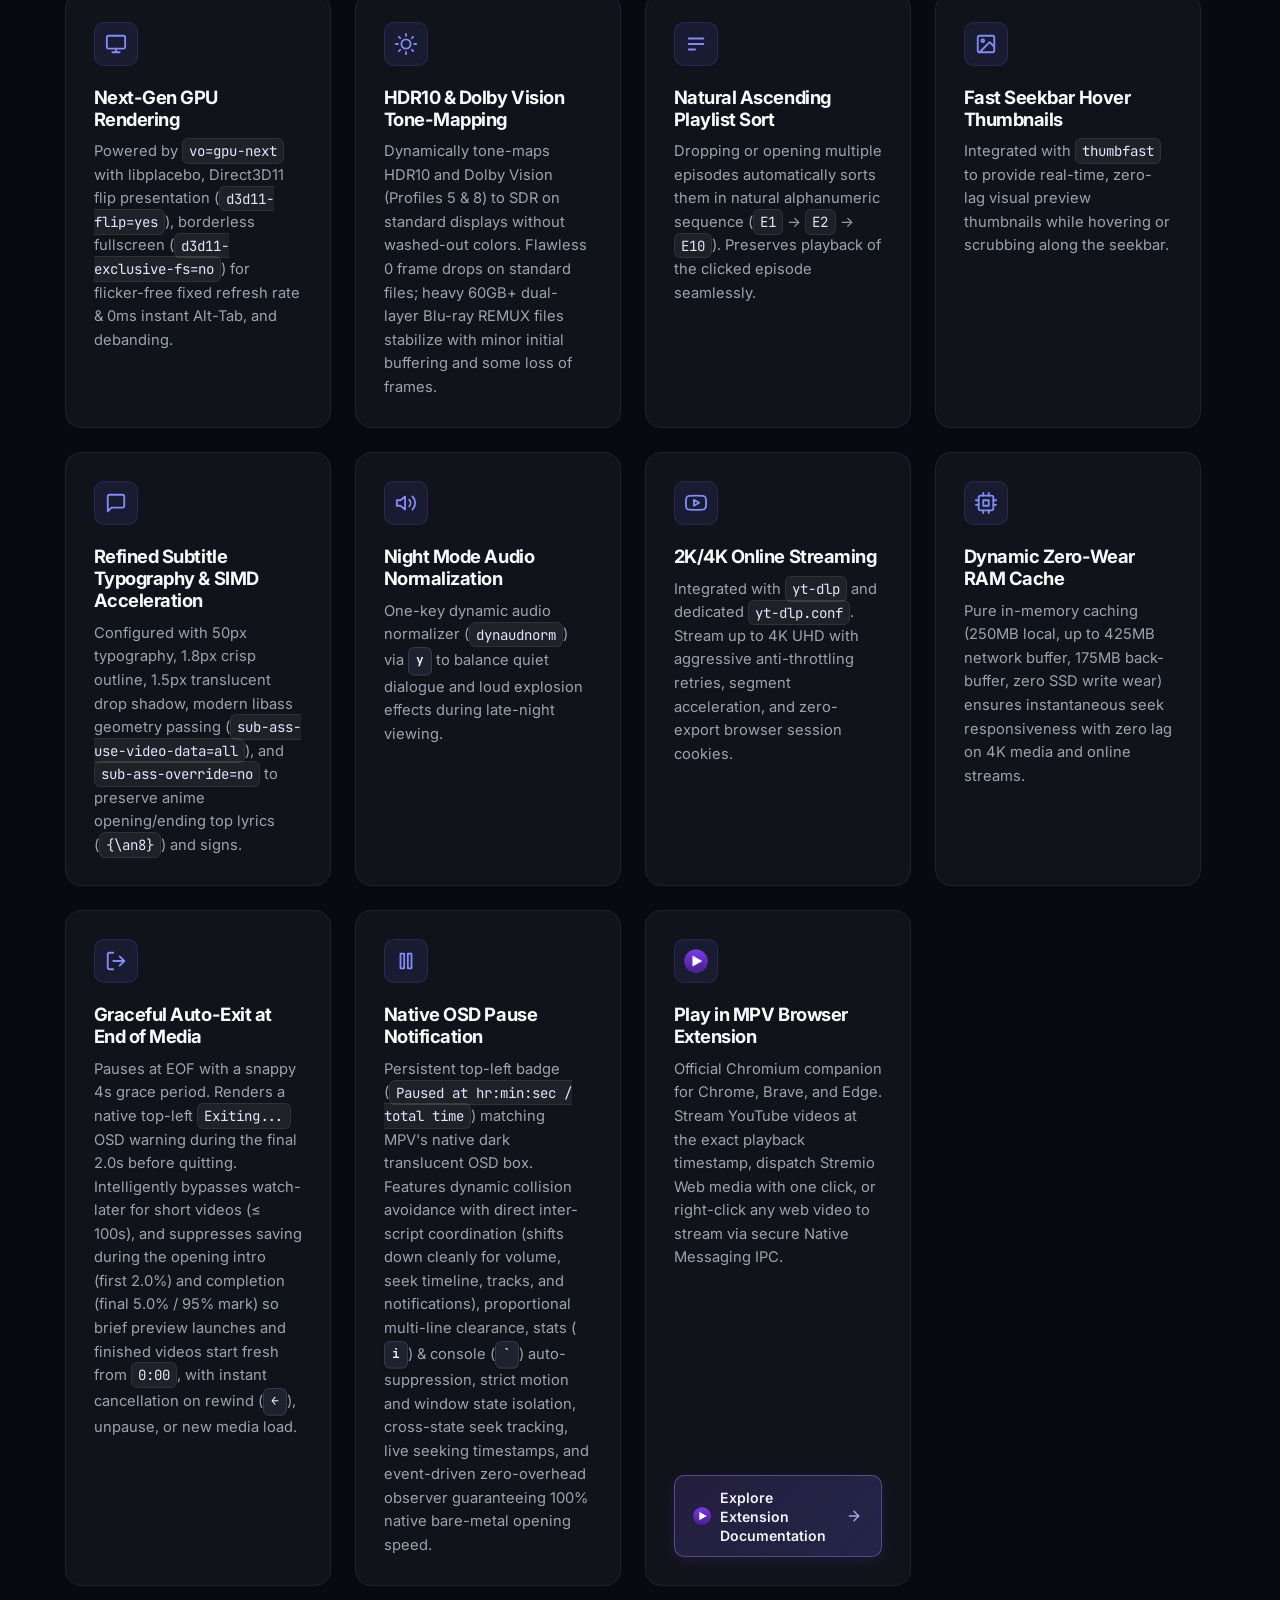
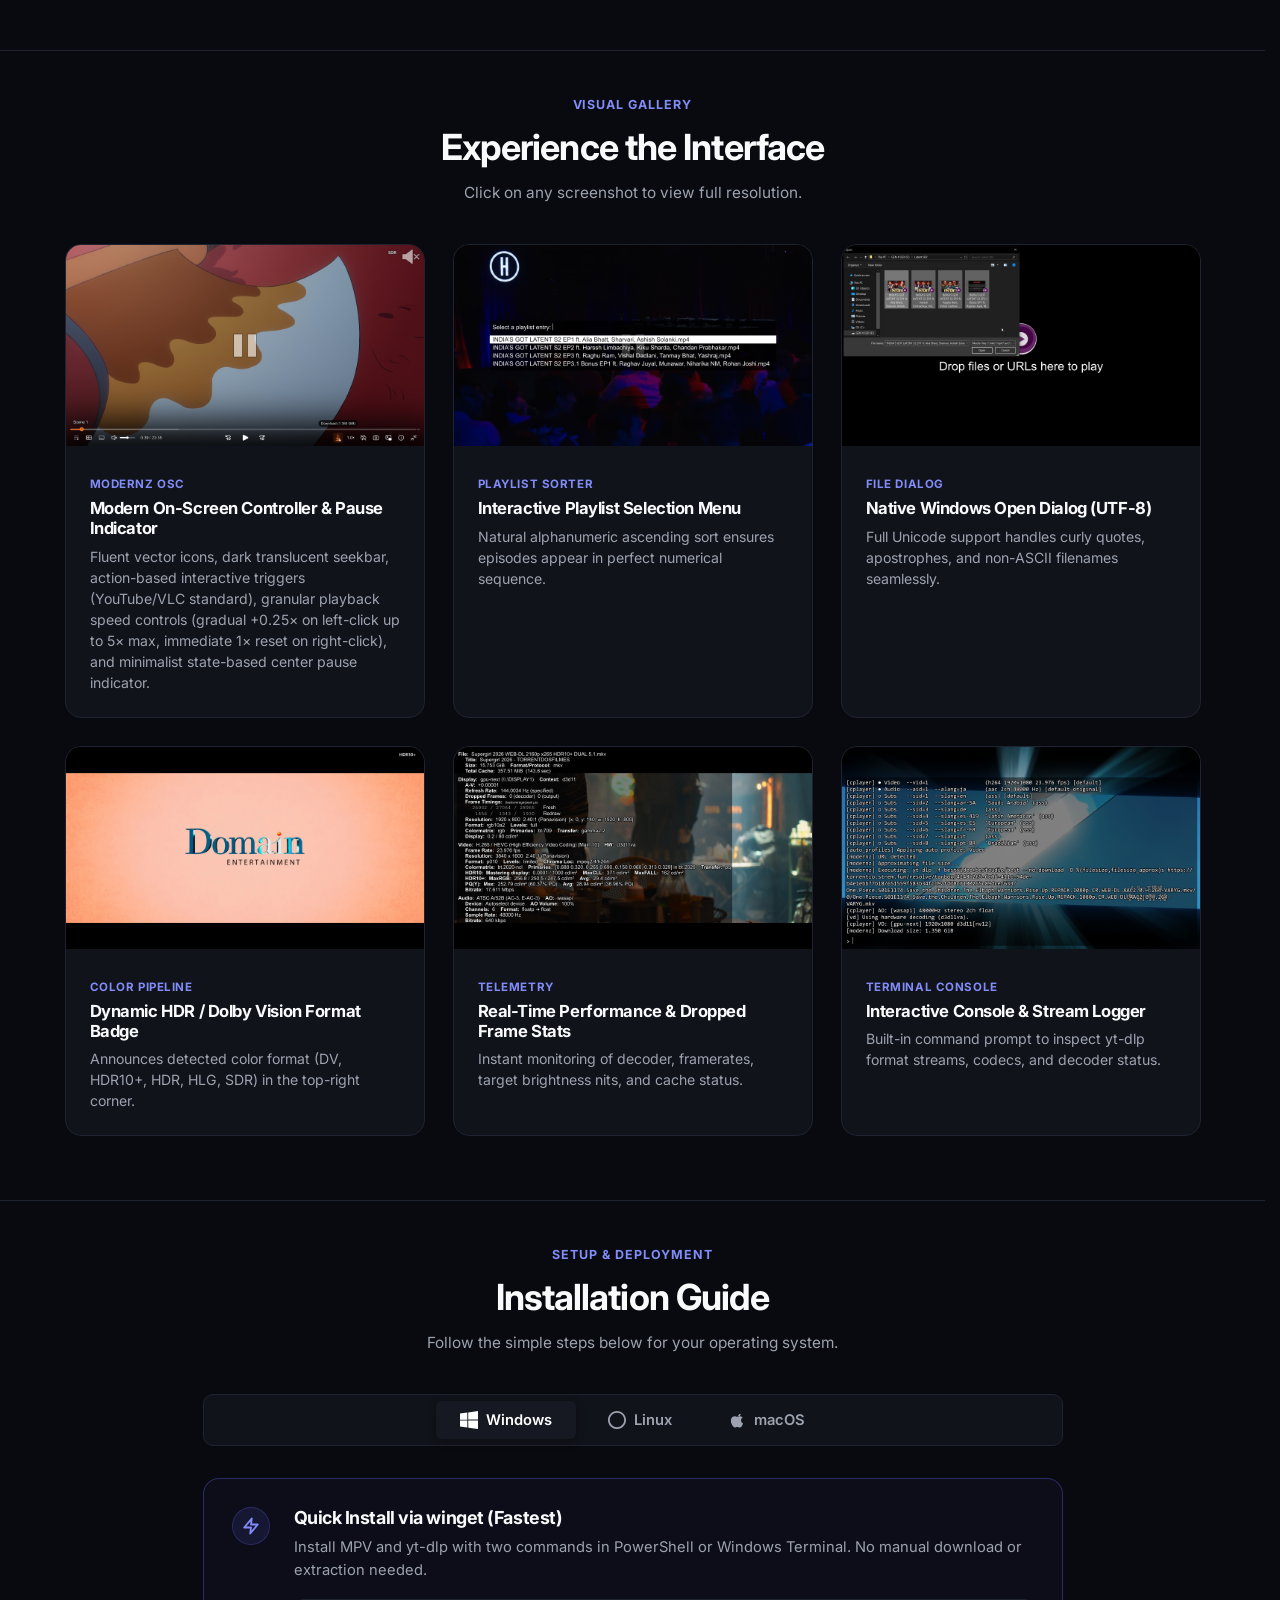
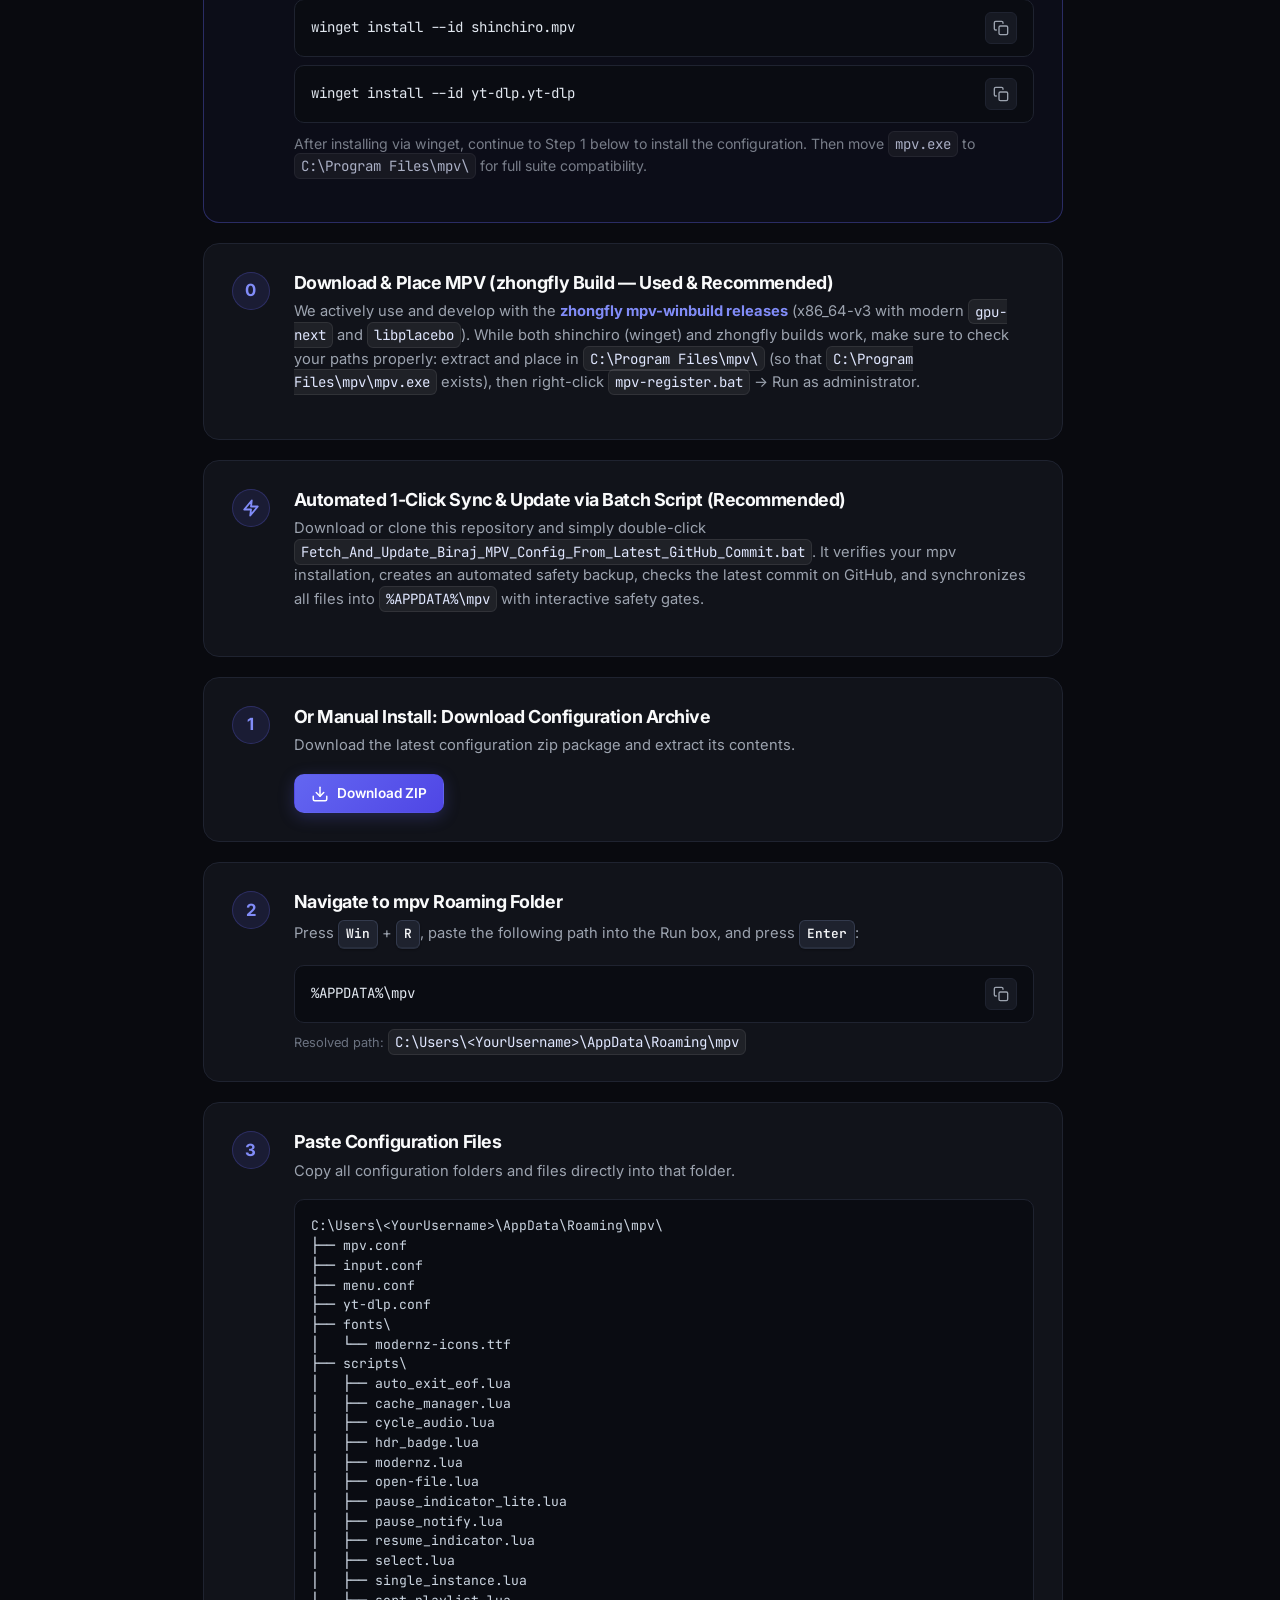
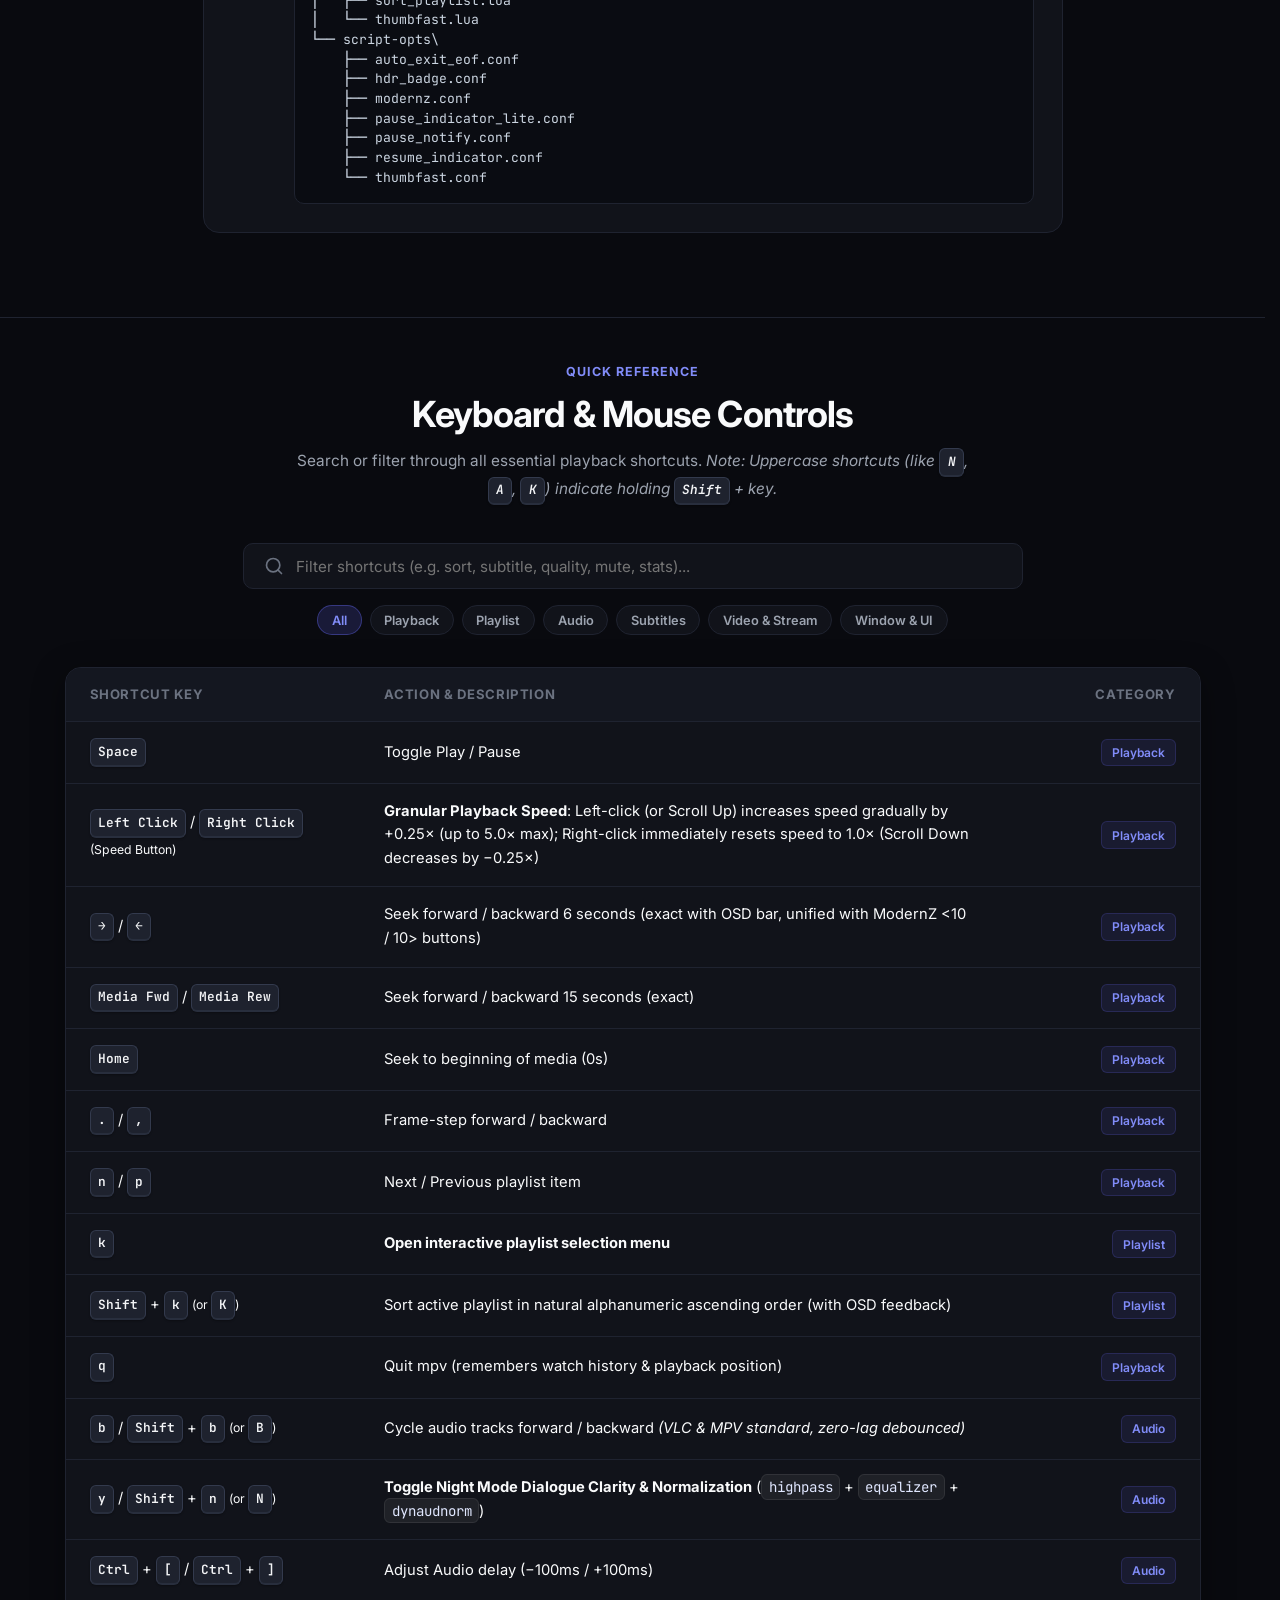
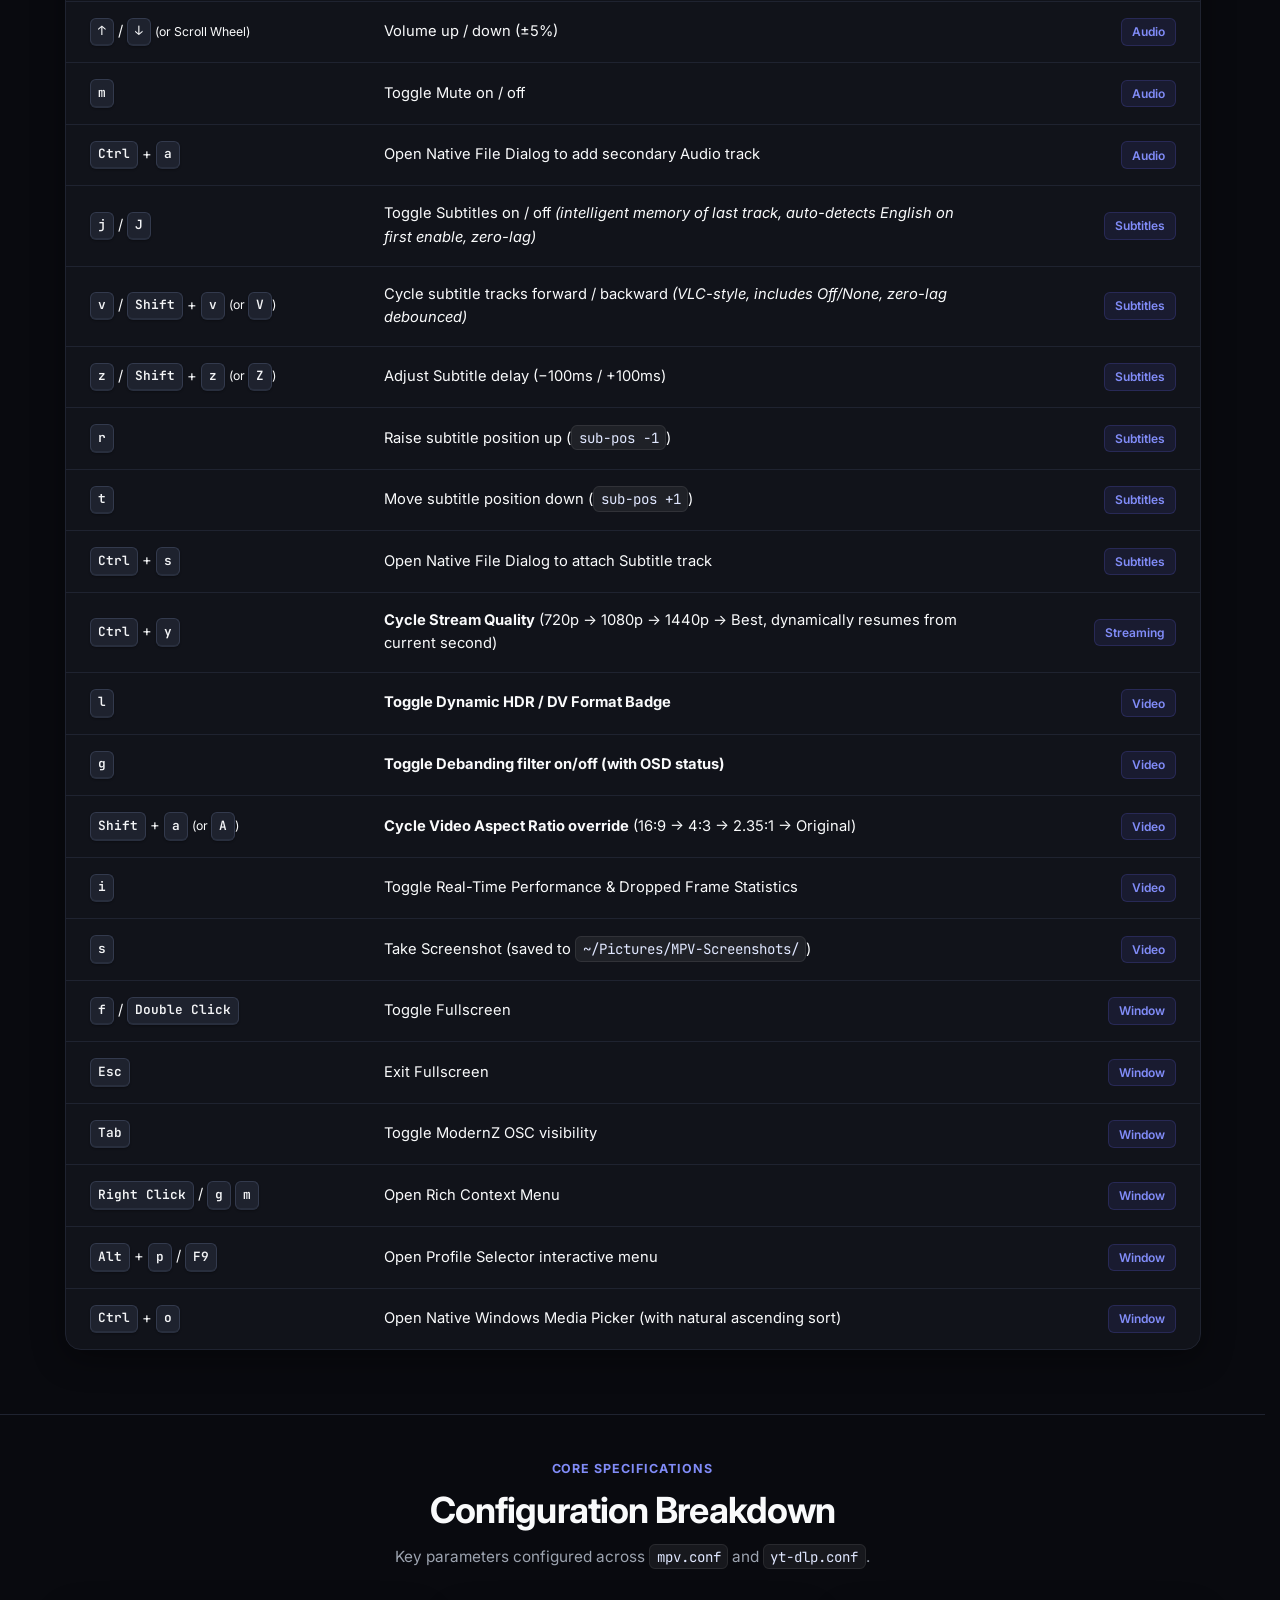
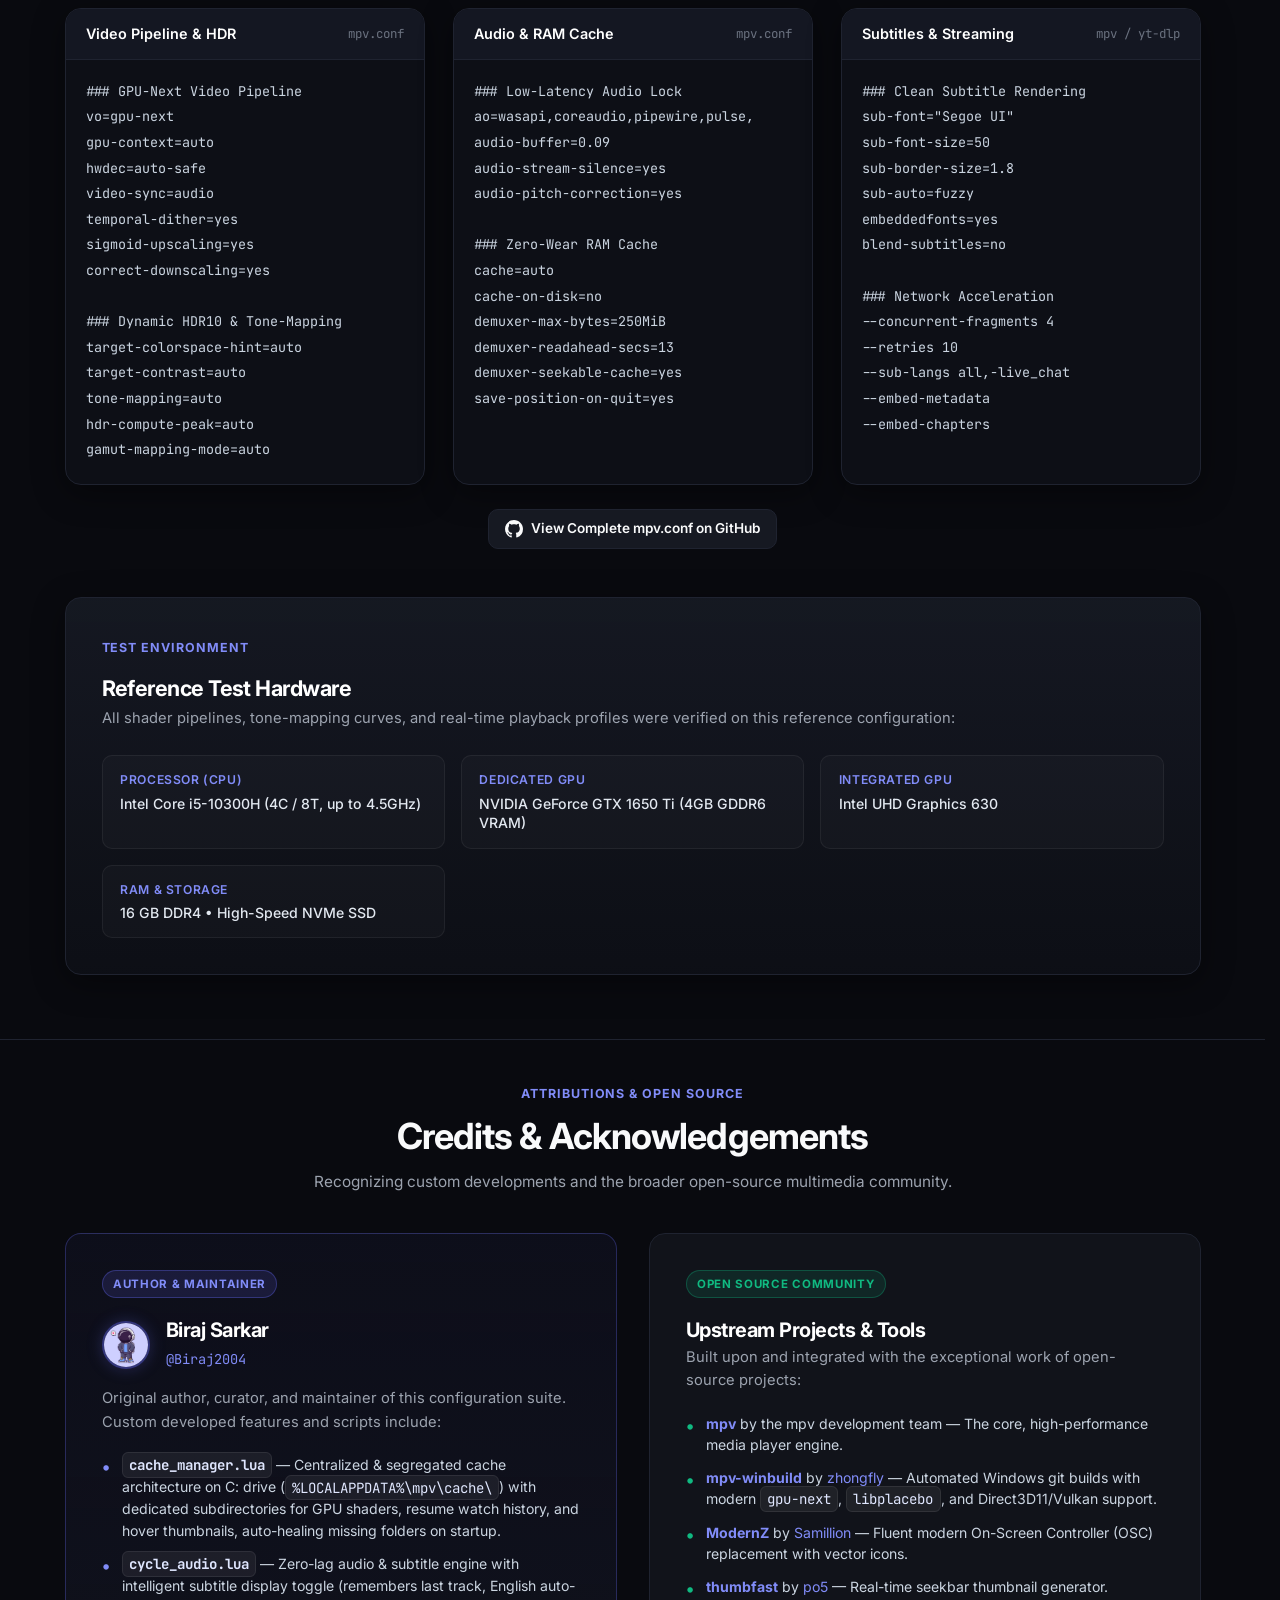
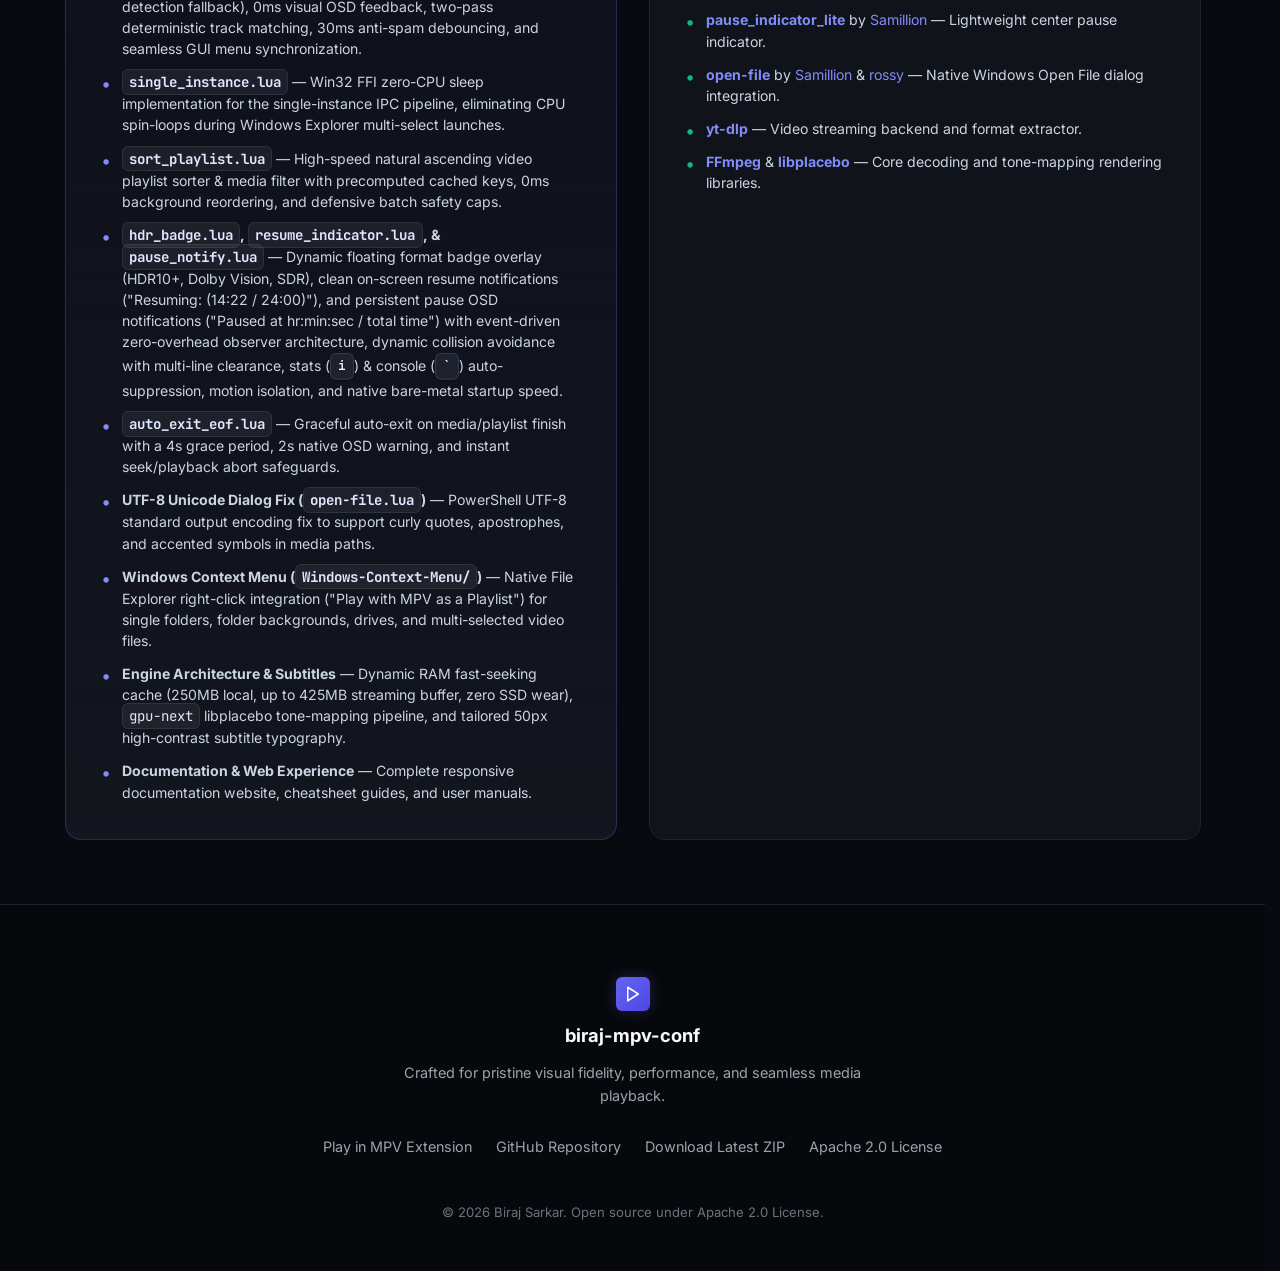
==== commit 4d58ed62: "docs: update keybindings and reference guide" ====
--- a/docs/index.html
+++ b/docs/index.html
@@ -674,6 +674,7 @@
 │   ├── pause_indicator_lite.lua
 │   ├── pause_notify.lua
 │   ├── resume_indicator.lua
+│   ├── select.lua
 │   ├── single_instance.lua
 │   ├── sort_playlist.lua
 │   └── thumbfast.lua
@@ -875,8 +876,13 @@
 
                         <!-- Subtitles -->
                         <tr data-cat="subtitles">
-                            <td><kbd>v</kbd> / <kbd>Shift</kbd> + <kbd>v</kbd> <small class="text-muted">(or <kbd>j</kbd> / <kbd>J</kbd>)</small></td>
-                            <td>Cycle subtitle tracks forward / backward <em>(VLC & MPV standard, includes Off/None, zero-lag)</em></td>
+                            <td><kbd>j</kbd> / <kbd>J</kbd></td>
+                            <td>Toggle Subtitles on / off <em>(intelligent memory of last track, auto-detects English on first enable, zero-lag)</em></td>
+                            <td><span class="badge-cat">Subtitles</span></td>
+                        </tr>
+                        <tr data-cat="subtitles">
+                            <td><kbd>v</kbd> / <kbd>Shift</kbd> + <kbd>v</kbd> <small class="text-muted">(or <kbd>V</kbd>)</small></td>
+                            <td>Cycle subtitle tracks forward / backward <em>(VLC-style, includes Off/None, zero-lag debounced)</em></td>
                             <td><span class="badge-cat">Subtitles</span></td>
                         </tr>
                         <tr data-cat="subtitles">
@@ -1107,7 +1113,7 @@
                     <p class="credit-desc">Original author, curator, and maintainer of this configuration suite. Custom developed features and scripts include:</p>
                     <ul class="credit-list">
                         <li><strong><code>cache_manager.lua</code></strong> — Centralized & segregated cache architecture on C: drive (<code>%LOCALAPPDATA%\mpv\cache\</code>) with dedicated subdirectories for GPU shaders, resume watch history, and hover thumbnails, auto-healing missing folders on startup.</li>
-                        <li><strong><code>cycle_audio.lua</code></strong> — Zero-lag audio &amp; subtitle cycler supporting both VLC and MPV standard shortcuts with 0ms visual OSD feedback, two-pass deterministic track matching, 30ms anti-spam debouncing, type-safety, and seamless GUI menu synchronization.</li>
+                        <li><strong><code>cycle_audio.lua</code></strong> — Zero-lag audio &amp; subtitle engine with intelligent subtitle display toggle (remembers last track, English auto-detection fallback), 0ms visual OSD feedback, two-pass deterministic track matching, 30ms anti-spam debouncing, and seamless GUI menu synchronization.</li>
                         <li><strong><code>single_instance.lua</code></strong> — Win32 FFI zero-CPU sleep implementation for the single-instance IPC pipeline, eliminating CPU spin-loops during Windows Explorer multi-select launches.</li>
                         <li><strong><code>sort_playlist.lua</code></strong> — High-speed natural ascending video playlist sorter & media filter with precomputed cached keys, 0ms background reordering, and defensive batch safety caps.</li>
                         <li><strong><code>hdr_badge.lua</code>, <code>resume_indicator.lua</code>, &amp; <code>pause_notify.lua</code></strong> — Dynamic floating format badge overlay (HDR10+, Dolby Vision, SDR), clean on-screen resume notifications ("Resuming: (14:22 / 24:00)"), and persistent pause OSD notifications ("Paused at hr:min:sec / total time") with event-driven zero-overhead observer architecture, dynamic collision avoidance with multi-line clearance, stats (<kbd>i</kbd>) &amp; console (<kbd>`</kbd>) auto-suppression, motion isolation, and native bare-metal startup speed.</li>
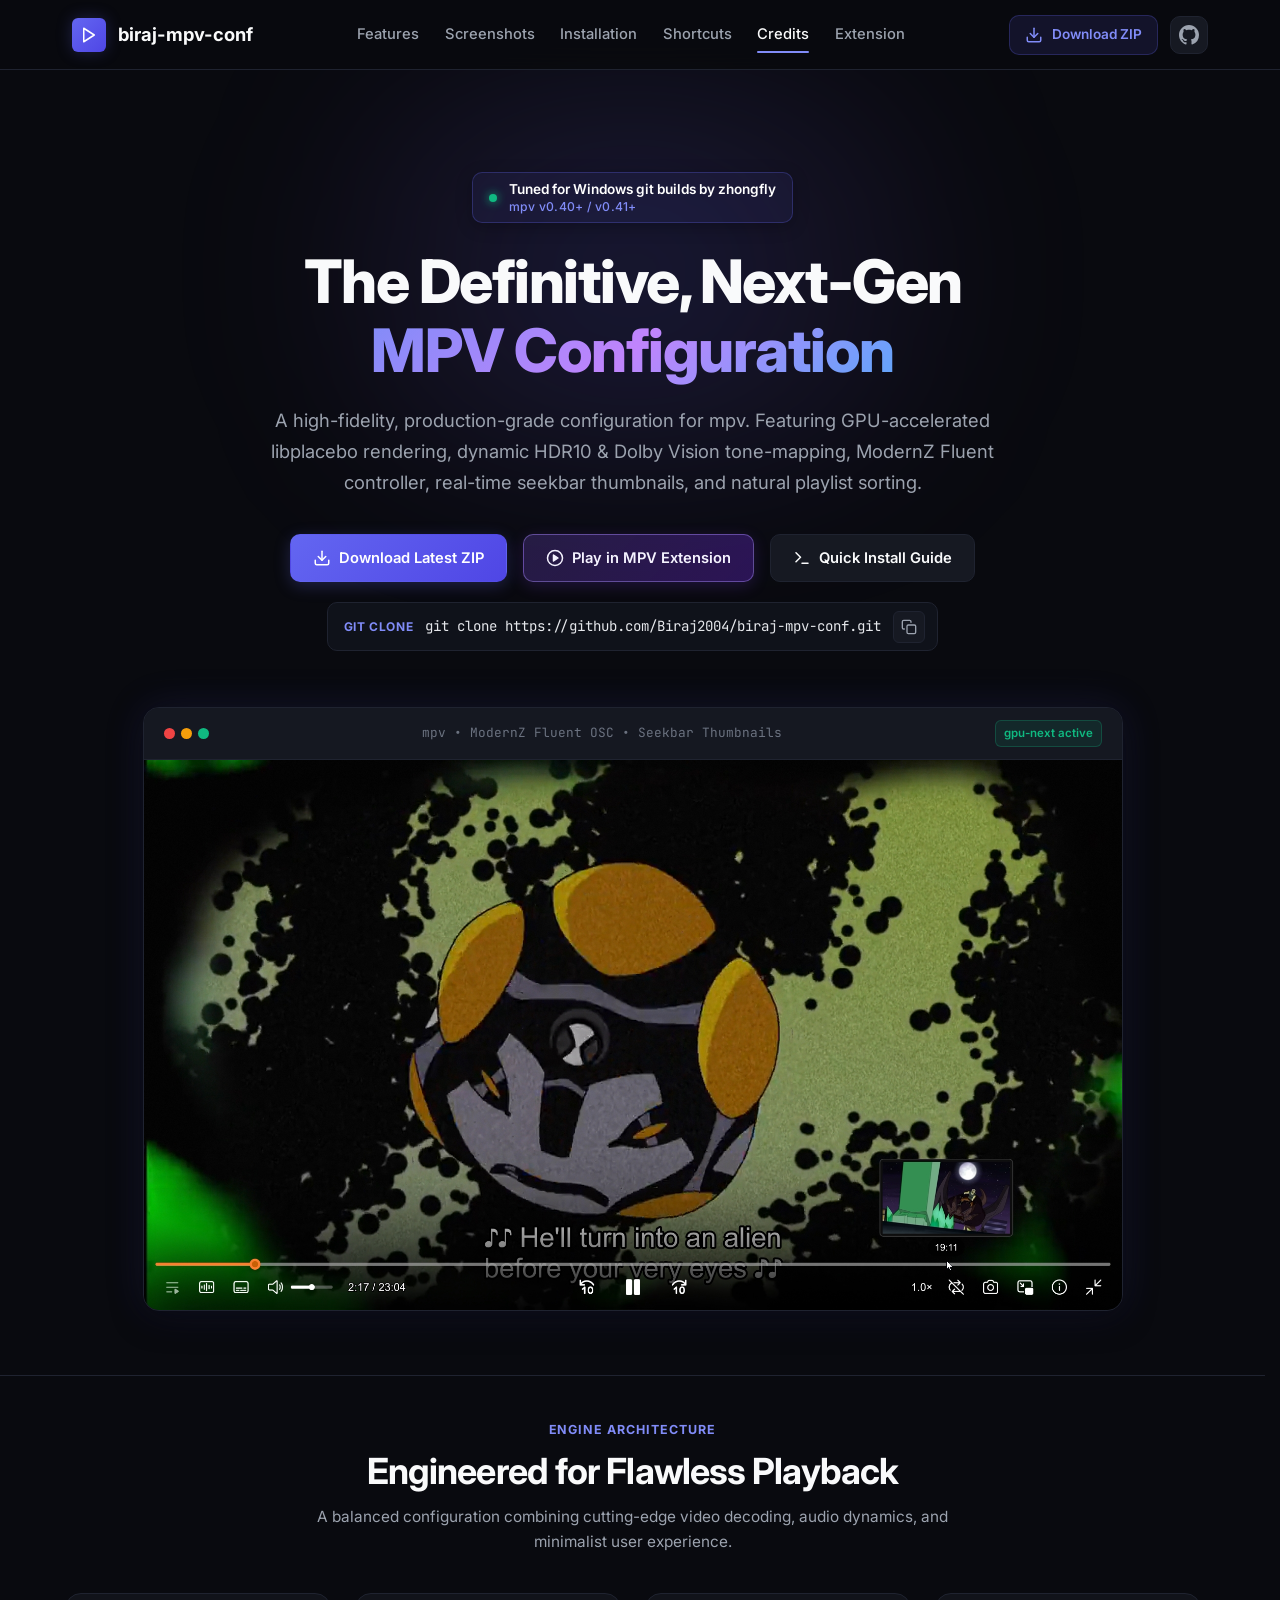
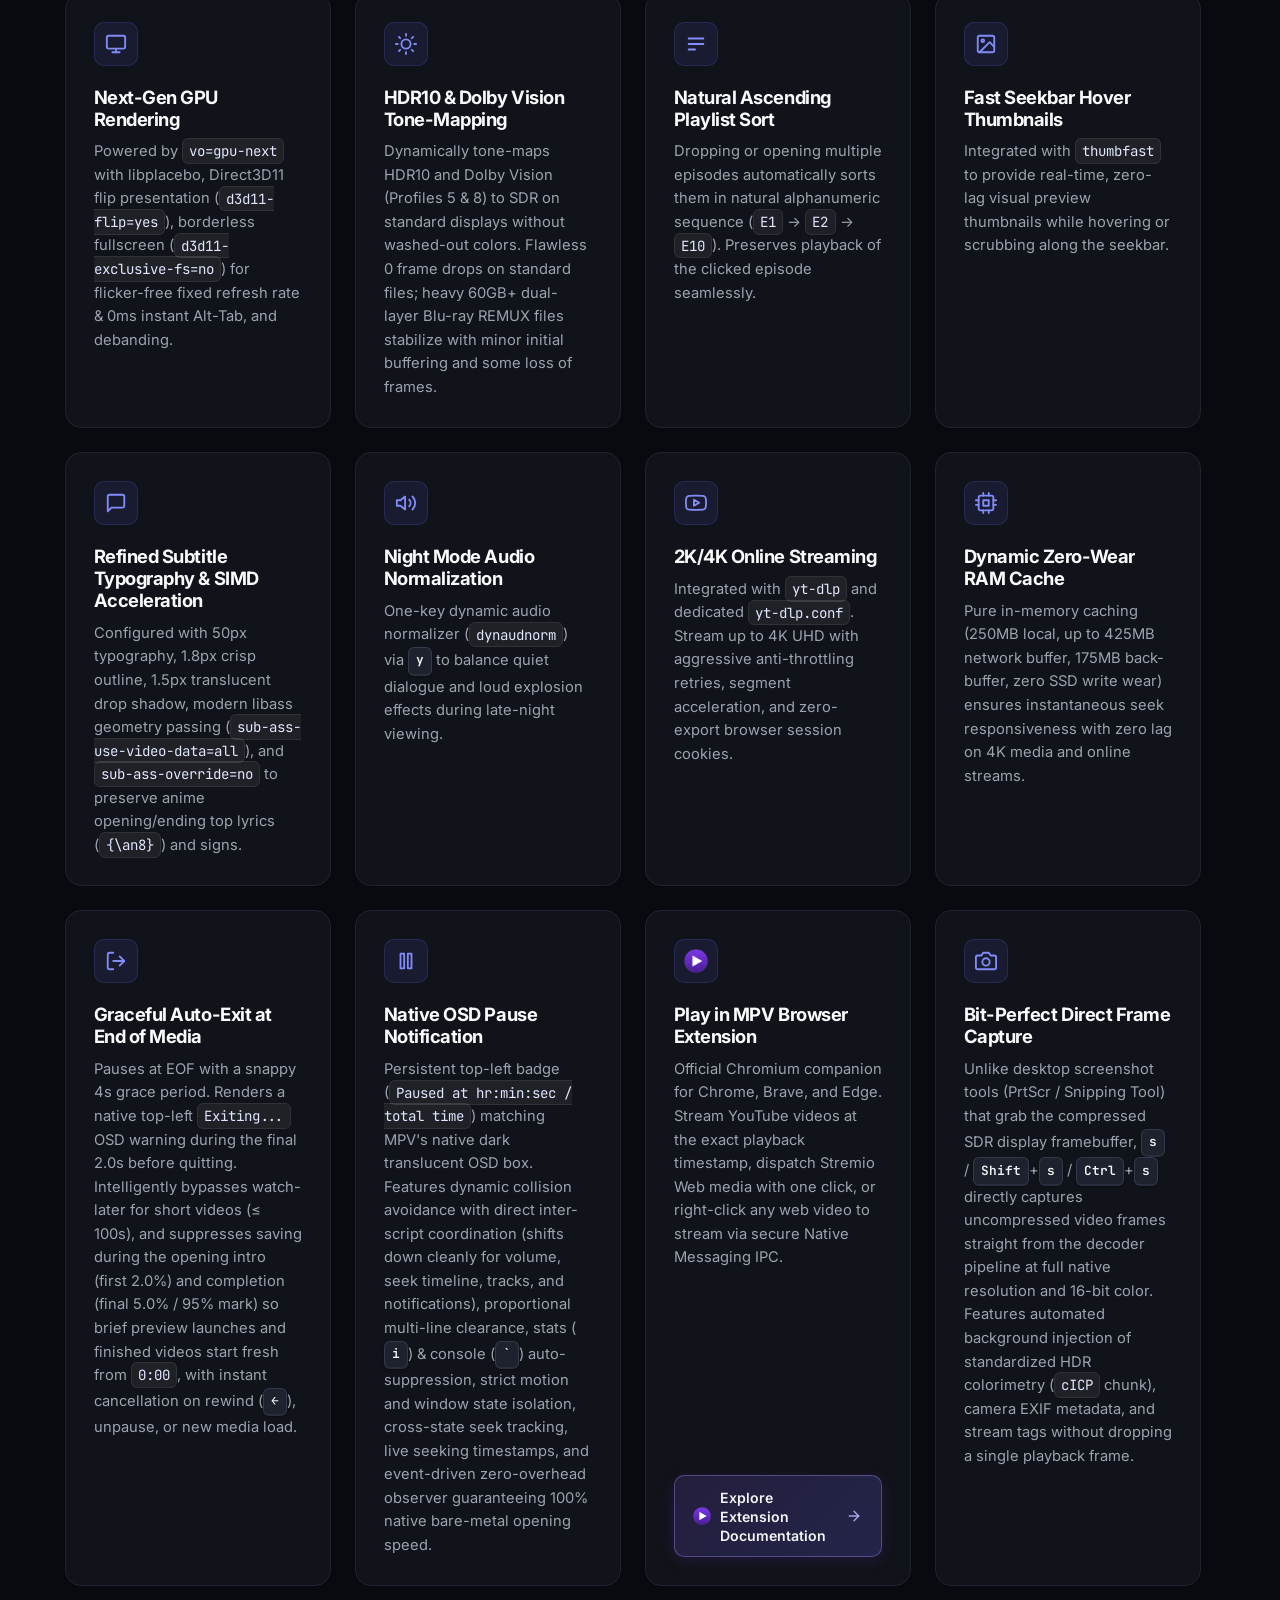
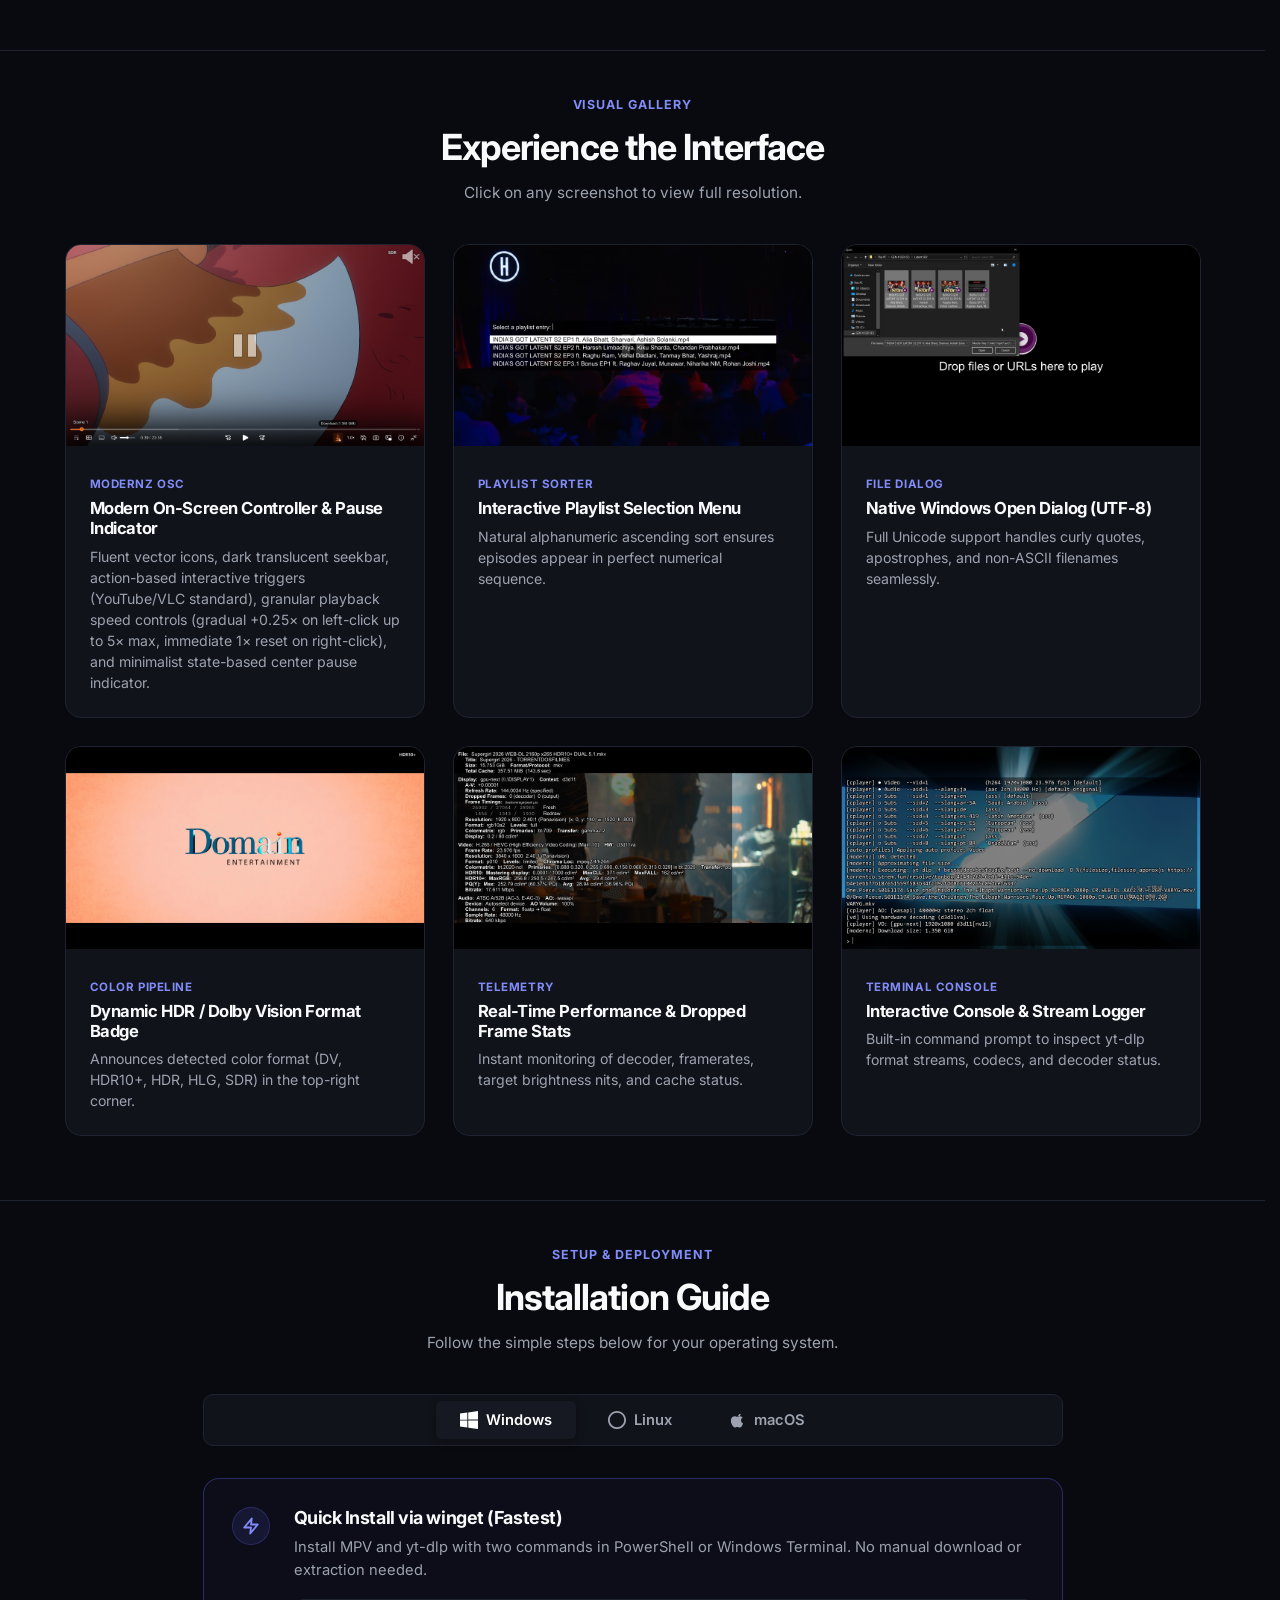
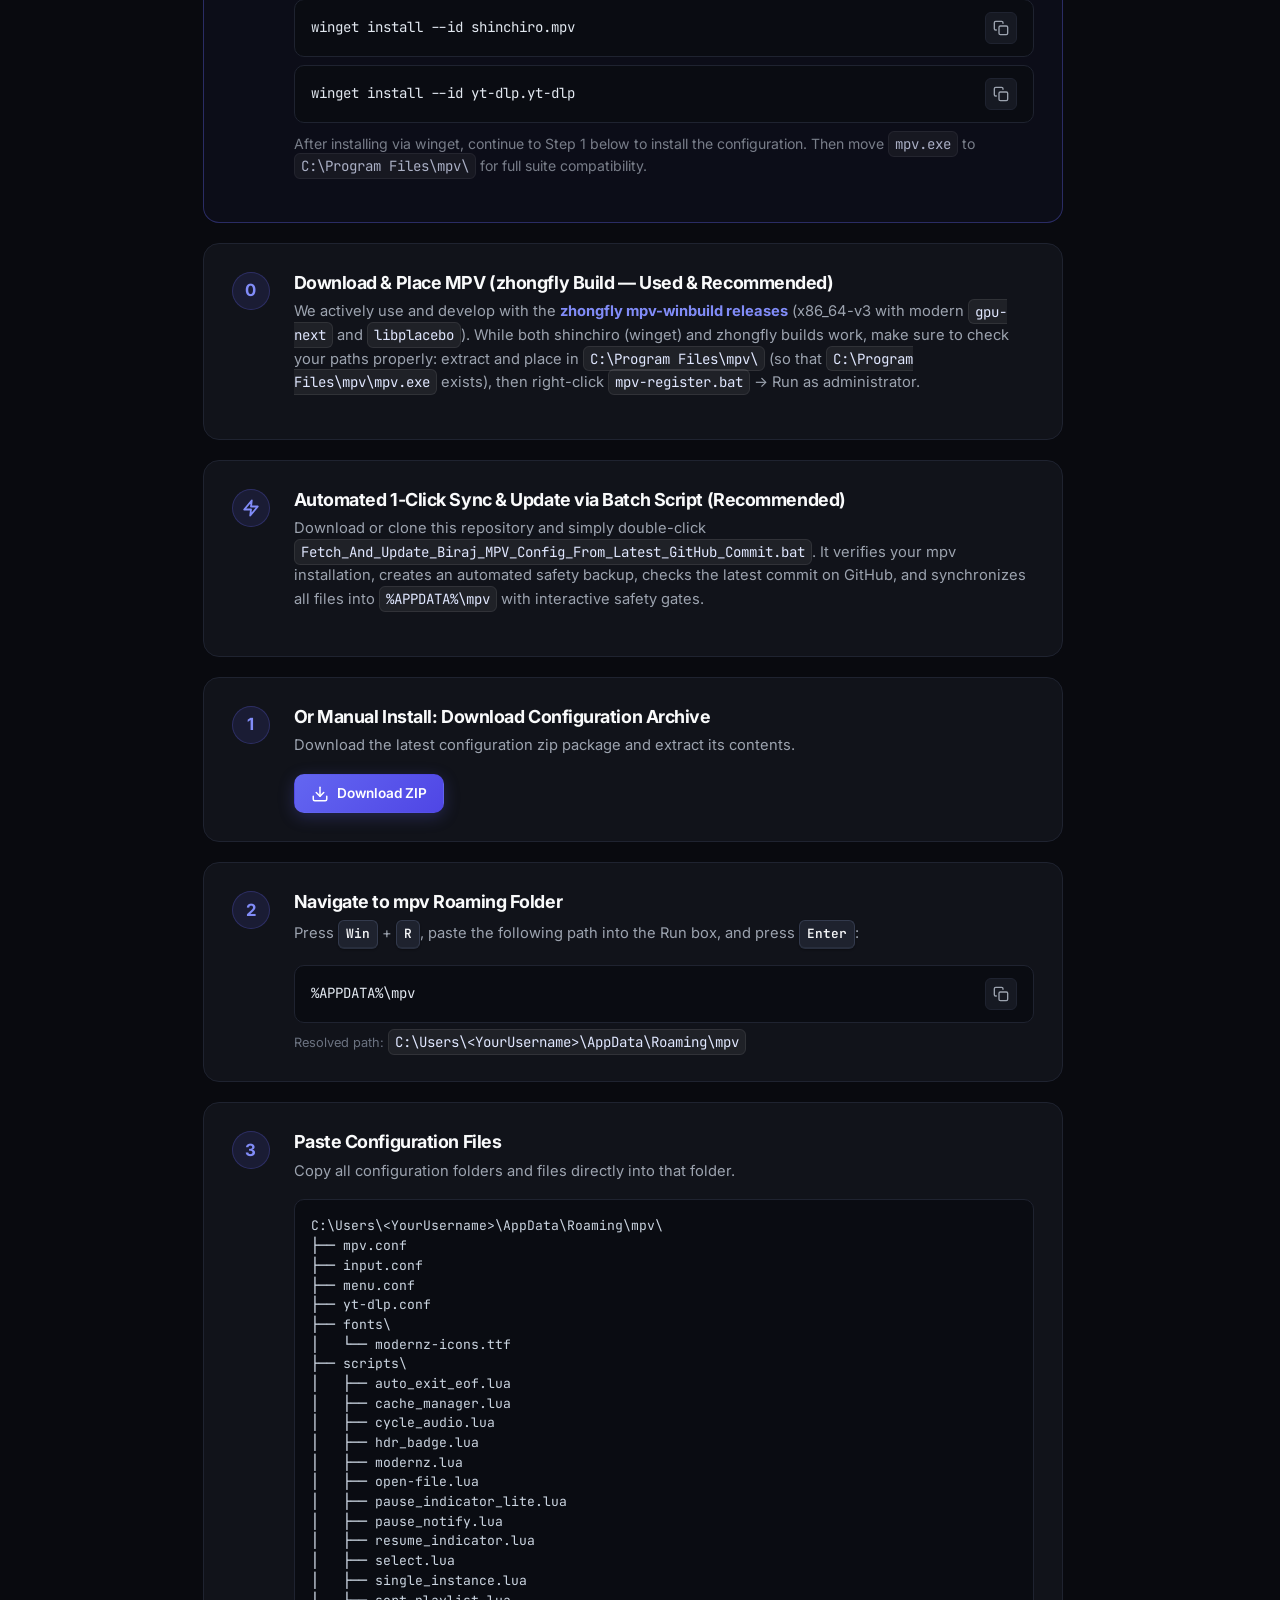
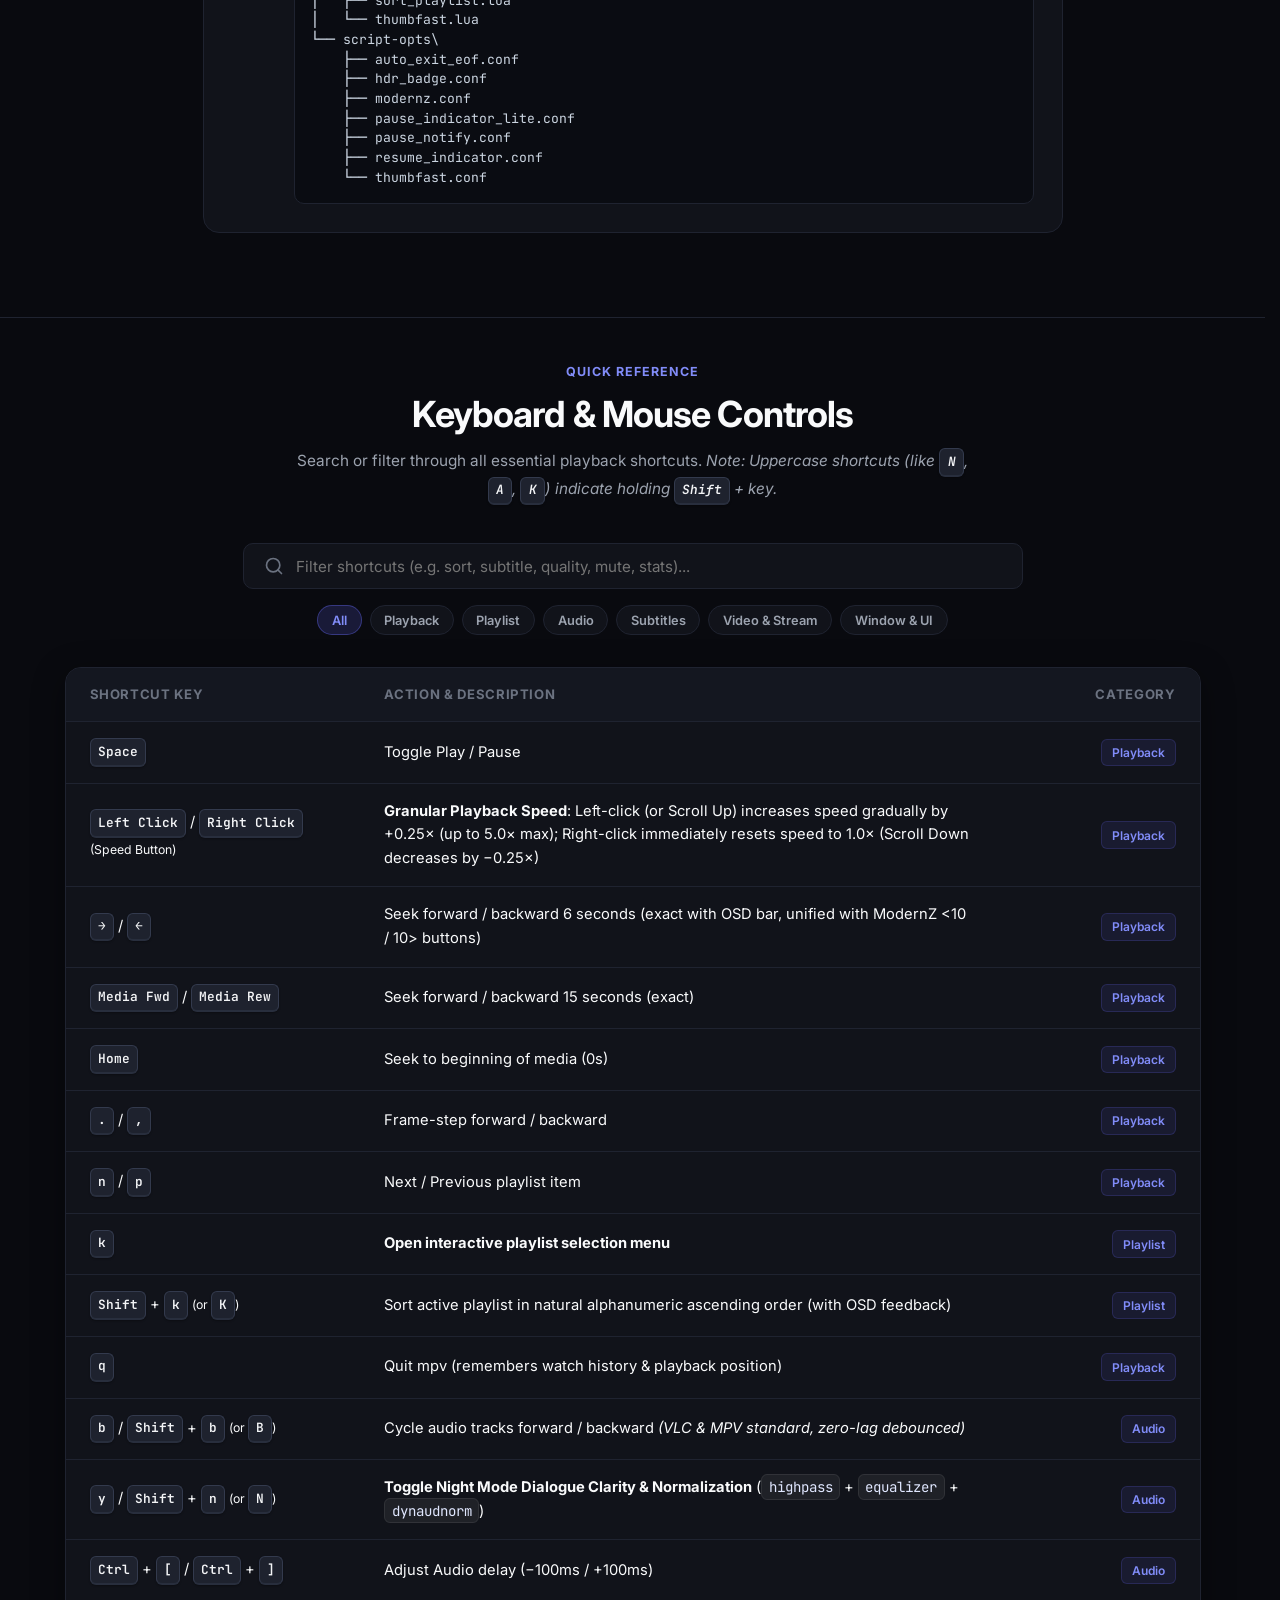
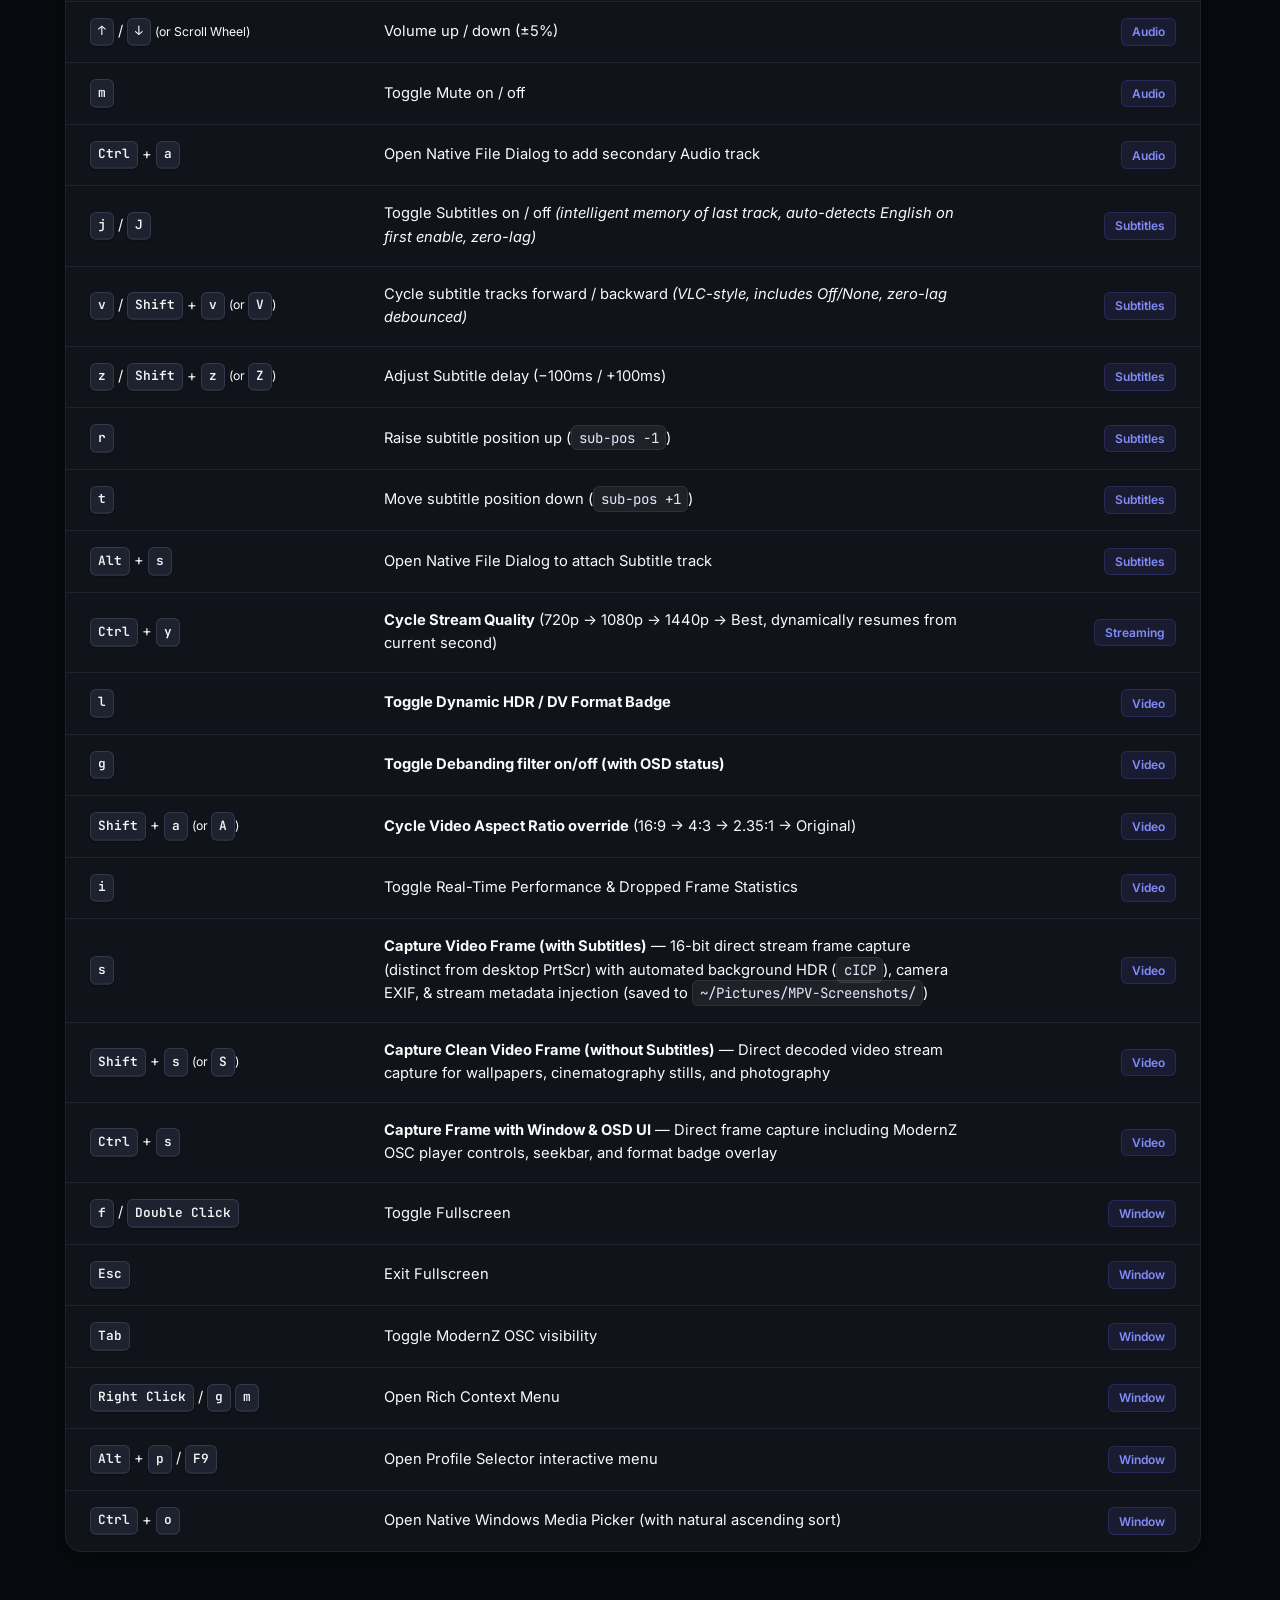
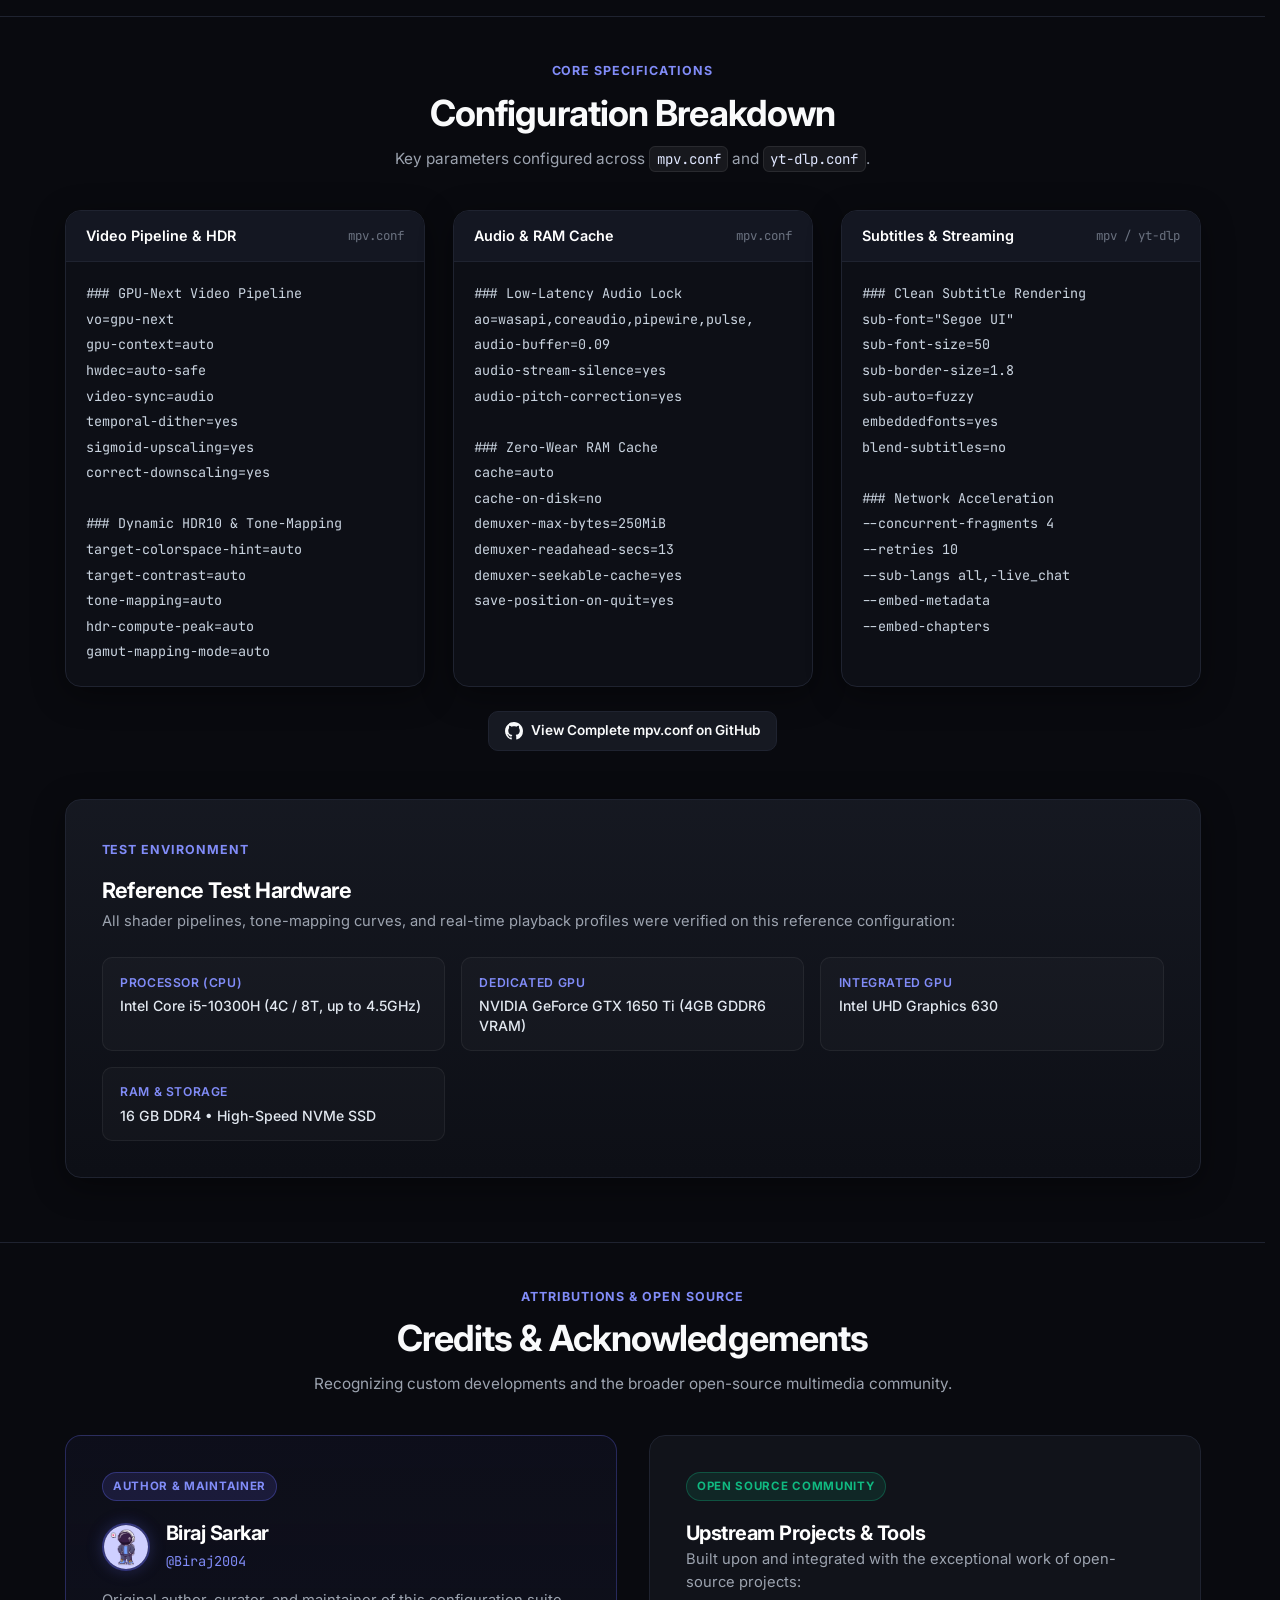
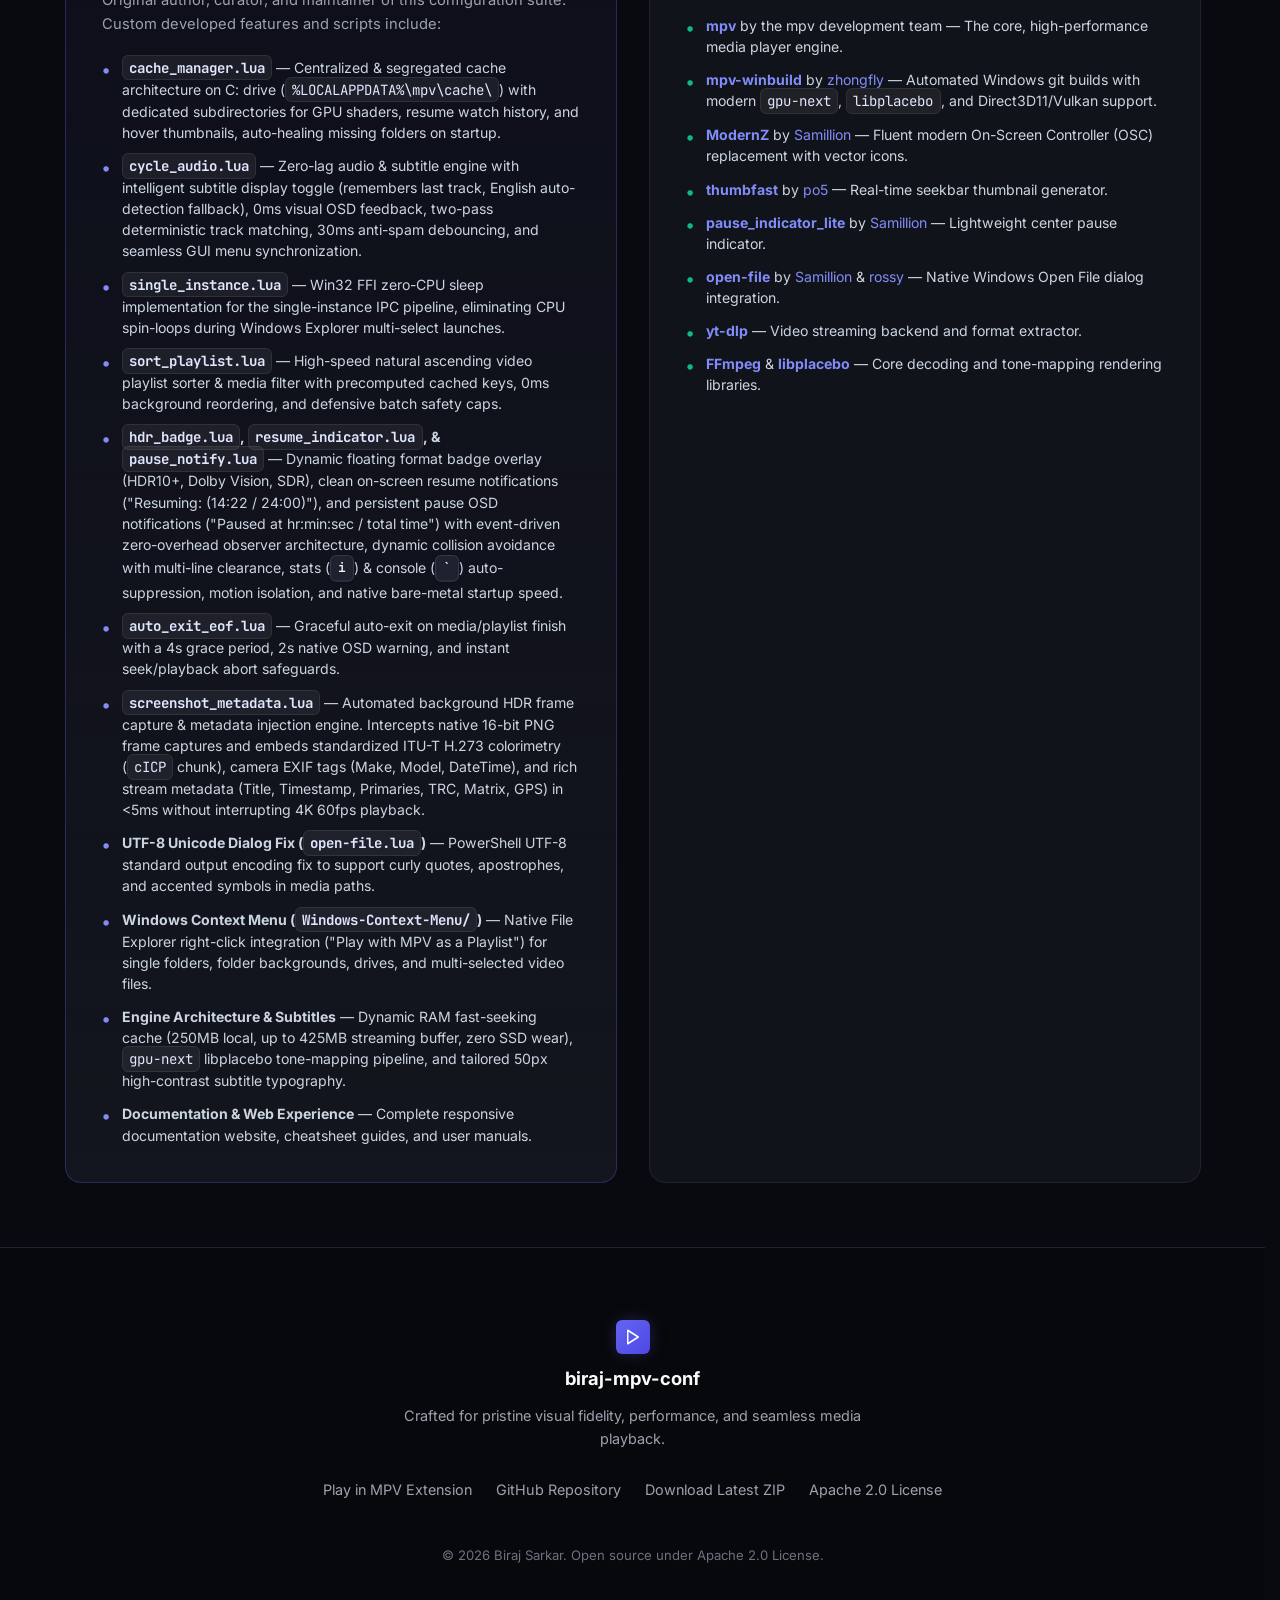
==== commit fcf0b2df: "docs: distinguish direct frame capture from desktop prtscr across docs, website, and menus - Rename " ====
--- a/docs/index.html
+++ b/docs/index.html
@@ -381,6 +381,18 @@
                             </svg>
                         </a>
                     </div>
+                </div>
+
+                <!-- Feature 12 -->
+                <div class="feature-card">
+                    <div class="feature-icon-box">
+                        <svg viewBox="0 0 24 24" fill="none" stroke="currentColor" stroke-width="2" stroke-linecap="round" stroke-linejoin="round">
+                            <path d="M23 19a2 2 0 0 1-2 2H3a2 2 0 0 1-2-2V8a2 2 0 0 1 2-2h4l2-3h6l2 3h4a2 2 0 0 1 2 2z"></path>
+                            <circle cx="12" cy="13" r="4"></circle>
+                        </svg>
+                    </div>
+                    <h3 class="feature-title">Bit-Perfect Direct Frame Capture</h3>
+                    <p class="feature-desc">Unlike desktop screenshot tools (PrtScr / Snipping Tool) that grab the compressed SDR display framebuffer, <kbd>s</kbd> / <kbd>Shift</kbd>+<kbd>s</kbd> / <kbd>Ctrl</kbd>+<kbd>s</kbd> directly captures uncompressed video frames straight from the decoder pipeline at full native resolution and 16-bit color. Features automated background injection of standardized HDR colorimetry (<code>cICP</code> chunk), camera EXIF metadata, and stream tags without dropping a single playback frame.</p>
                 </div>
             </div>
         </div>
@@ -901,7 +913,7 @@
                             <td><span class="badge-cat">Subtitles</span></td>
                         </tr>
                         <tr data-cat="subtitles">
-                            <td><kbd>Ctrl</kbd> + <kbd>s</kbd></td>
+                            <td><kbd>Alt</kbd> + <kbd>s</kbd></td>
                             <td>Open Native File Dialog to attach Subtitle track</td>
                             <td><span class="badge-cat">Subtitles</span></td>
                         </tr>
@@ -934,7 +946,17 @@
                         </tr>
                         <tr data-cat="video">
                             <td><kbd>s</kbd></td>
-                            <td>Take Screenshot (saved to <code>~/Pictures/MPV-Screenshots/</code>)</td>
+                            <td><strong>Capture Video Frame (with Subtitles)</strong> &mdash; 16-bit direct stream frame capture (distinct from desktop PrtScr) with automated background HDR (<code>cICP</code>), camera EXIF, &amp; stream metadata injection (saved to <code>~/Pictures/MPV-Screenshots/</code>)</td>
+                            <td><span class="badge-cat">Video</span></td>
+                        </tr>
+                        <tr data-cat="video">
+                            <td><kbd>Shift</kbd> + <kbd>s</kbd> <small class="text-muted">(or <kbd>S</kbd>)</small></td>
+                            <td><strong>Capture Clean Video Frame (without Subtitles)</strong> &mdash; Direct decoded video stream capture for wallpapers, cinematography stills, and photography</td>
+                            <td><span class="badge-cat">Video</span></td>
+                        </tr>
+                        <tr data-cat="video">
+                            <td><kbd>Ctrl</kbd> + <kbd>s</kbd></td>
+                            <td><strong>Capture Frame with Window &amp; OSD UI</strong> &mdash; Direct frame capture including ModernZ OSC player controls, seekbar, and format badge overlay</td>
                             <td><span class="badge-cat">Video</span></td>
                         </tr>
 
@@ -1118,6 +1140,7 @@
                         <li><strong><code>sort_playlist.lua</code></strong> — High-speed natural ascending video playlist sorter & media filter with precomputed cached keys, 0ms background reordering, and defensive batch safety caps.</li>
                         <li><strong><code>hdr_badge.lua</code>, <code>resume_indicator.lua</code>, &amp; <code>pause_notify.lua</code></strong> — Dynamic floating format badge overlay (HDR10+, Dolby Vision, SDR), clean on-screen resume notifications ("Resuming: (14:22 / 24:00)"), and persistent pause OSD notifications ("Paused at hr:min:sec / total time") with event-driven zero-overhead observer architecture, dynamic collision avoidance with multi-line clearance, stats (<kbd>i</kbd>) &amp; console (<kbd>`</kbd>) auto-suppression, motion isolation, and native bare-metal startup speed.</li>
                         <li><strong><code>auto_exit_eof.lua</code></strong> — Graceful auto-exit on media/playlist finish with a 4s grace period, 2s native OSD warning, and instant seek/playback abort safeguards.</li>
+                        <li><strong><code>screenshot_metadata.lua</code></strong> — Automated background HDR frame capture &amp; metadata injection engine. Intercepts native 16-bit PNG frame captures and embeds standardized ITU-T H.273 colorimetry (<code>cICP</code> chunk), camera EXIF tags (Make, Model, DateTime), and rich stream metadata (Title, Timestamp, Primaries, TRC, Matrix, GPS) in &lt;5ms without interrupting 4K 60fps playback.</li>
                         <li><strong>UTF-8 Unicode Dialog Fix (<code>open-file.lua</code>)</strong> — PowerShell UTF-8 standard output encoding fix to support curly quotes, apostrophes, and accented symbols in media paths.</li>
                         <li><strong>Windows Context Menu (<code>Windows-Context-Menu/</code>)</strong> — Native File Explorer right-click integration ("Play with MPV as a Playlist") for single folders, folder backgrounds, drives, and multi-selected video files.</li>
                         <li><strong>Engine Architecture & Subtitles</strong> — Dynamic RAM fast-seeking cache (250MB local, up to 425MB streaming buffer, zero SSD wear), <code>gpu-next</code> libplacebo tone-mapping pipeline, and tailored 50px high-contrast subtitle typography.</li>
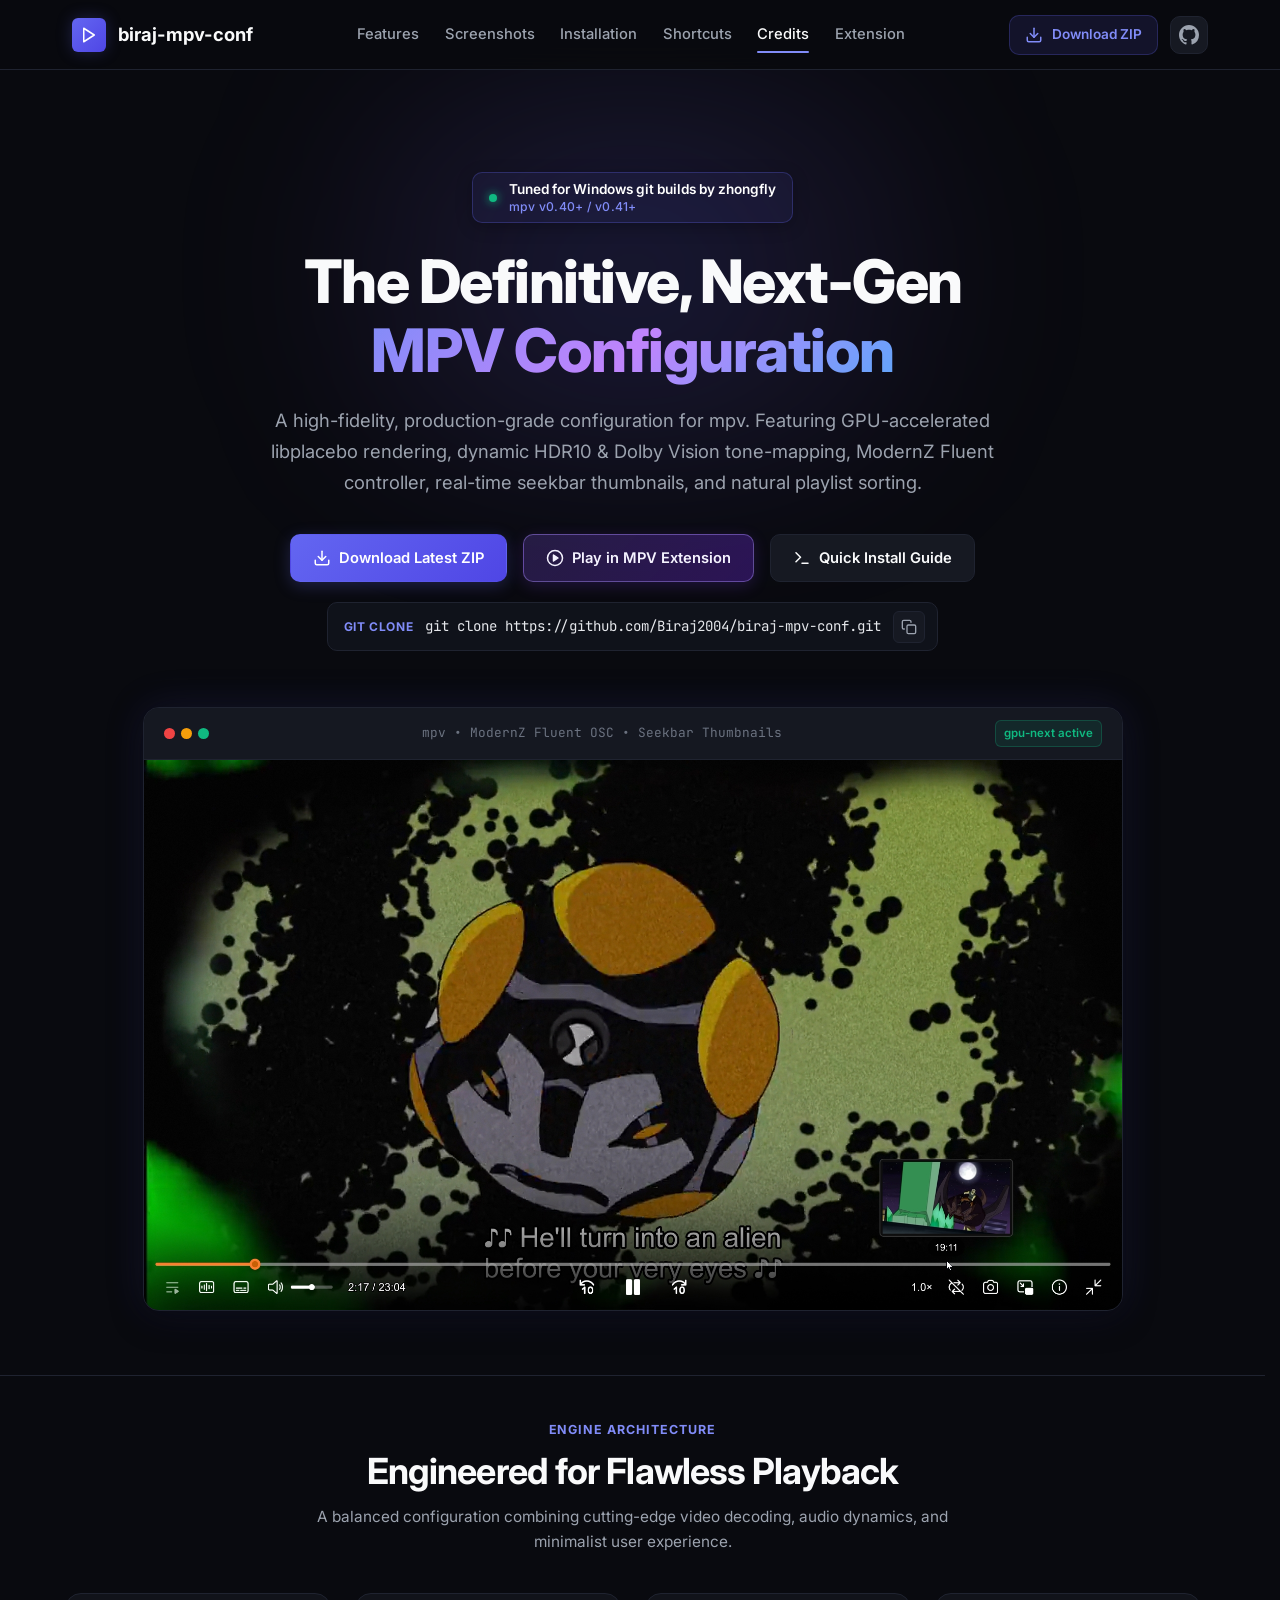
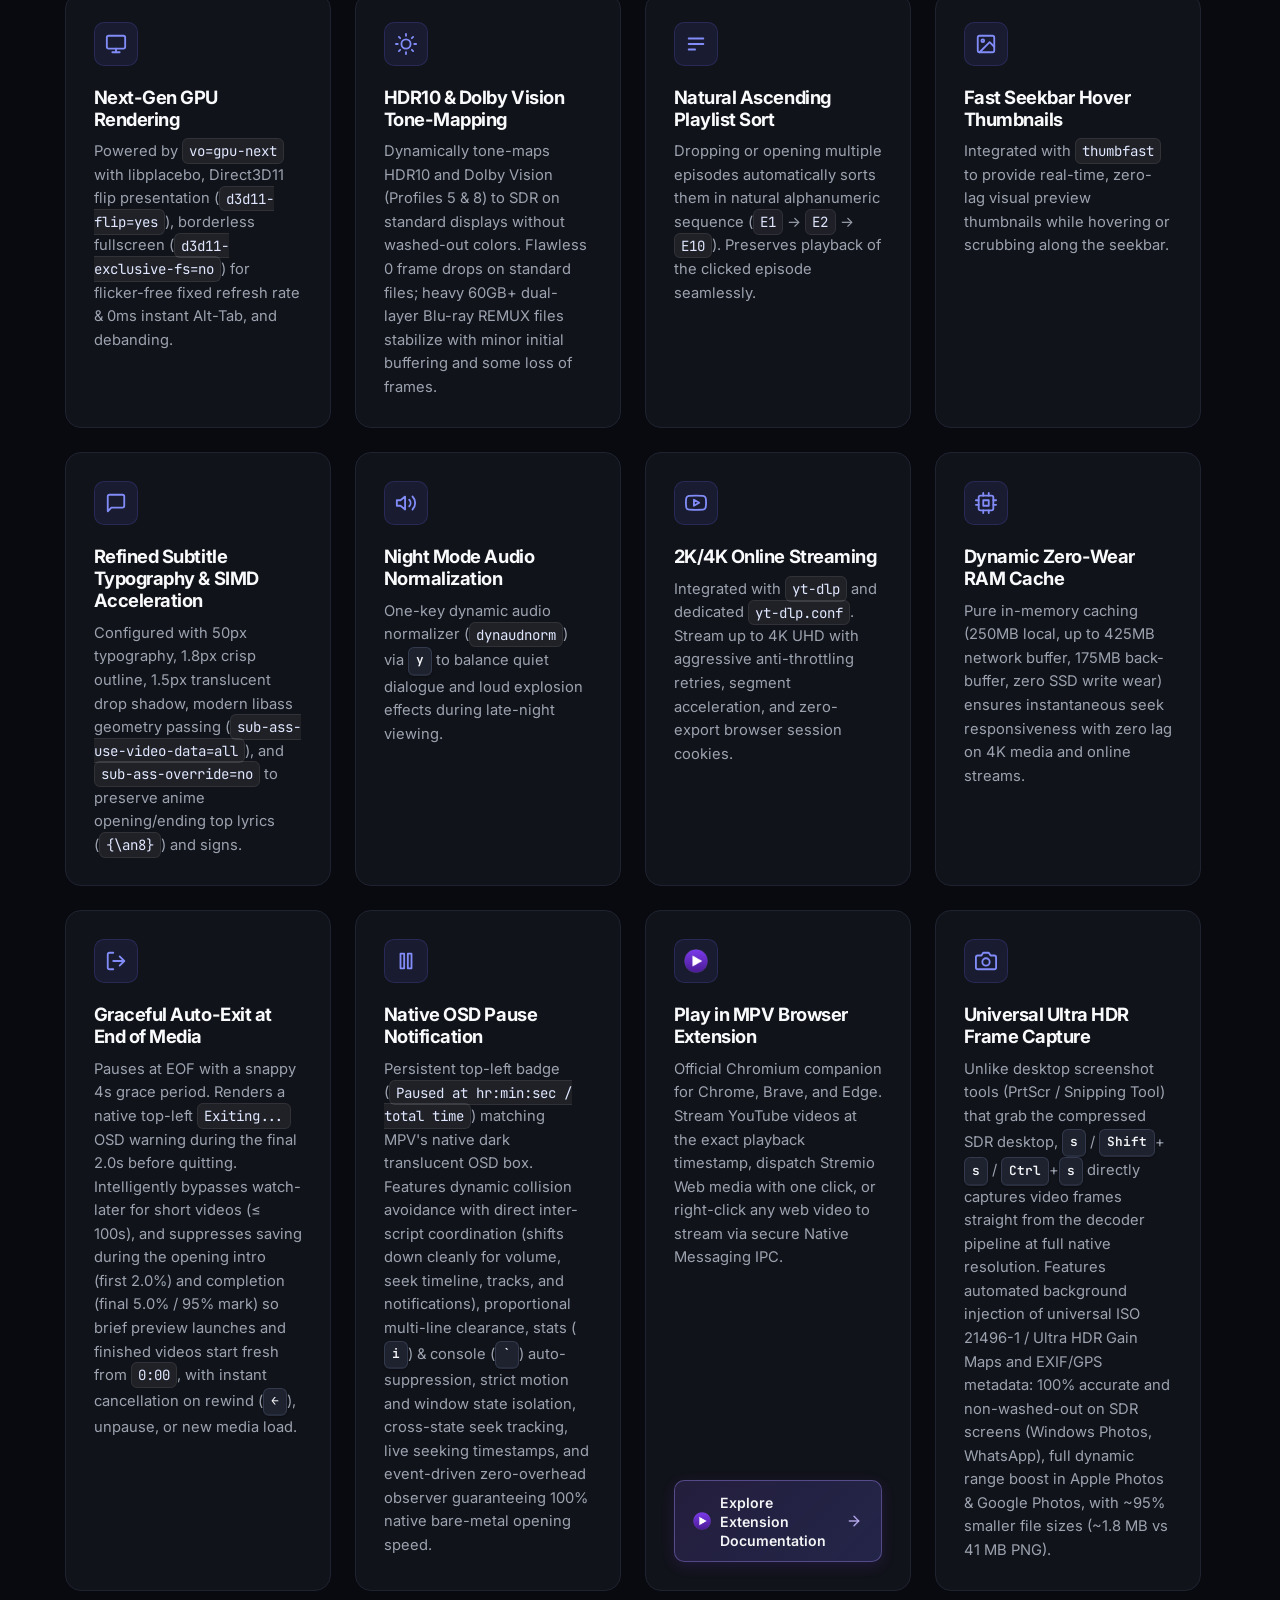
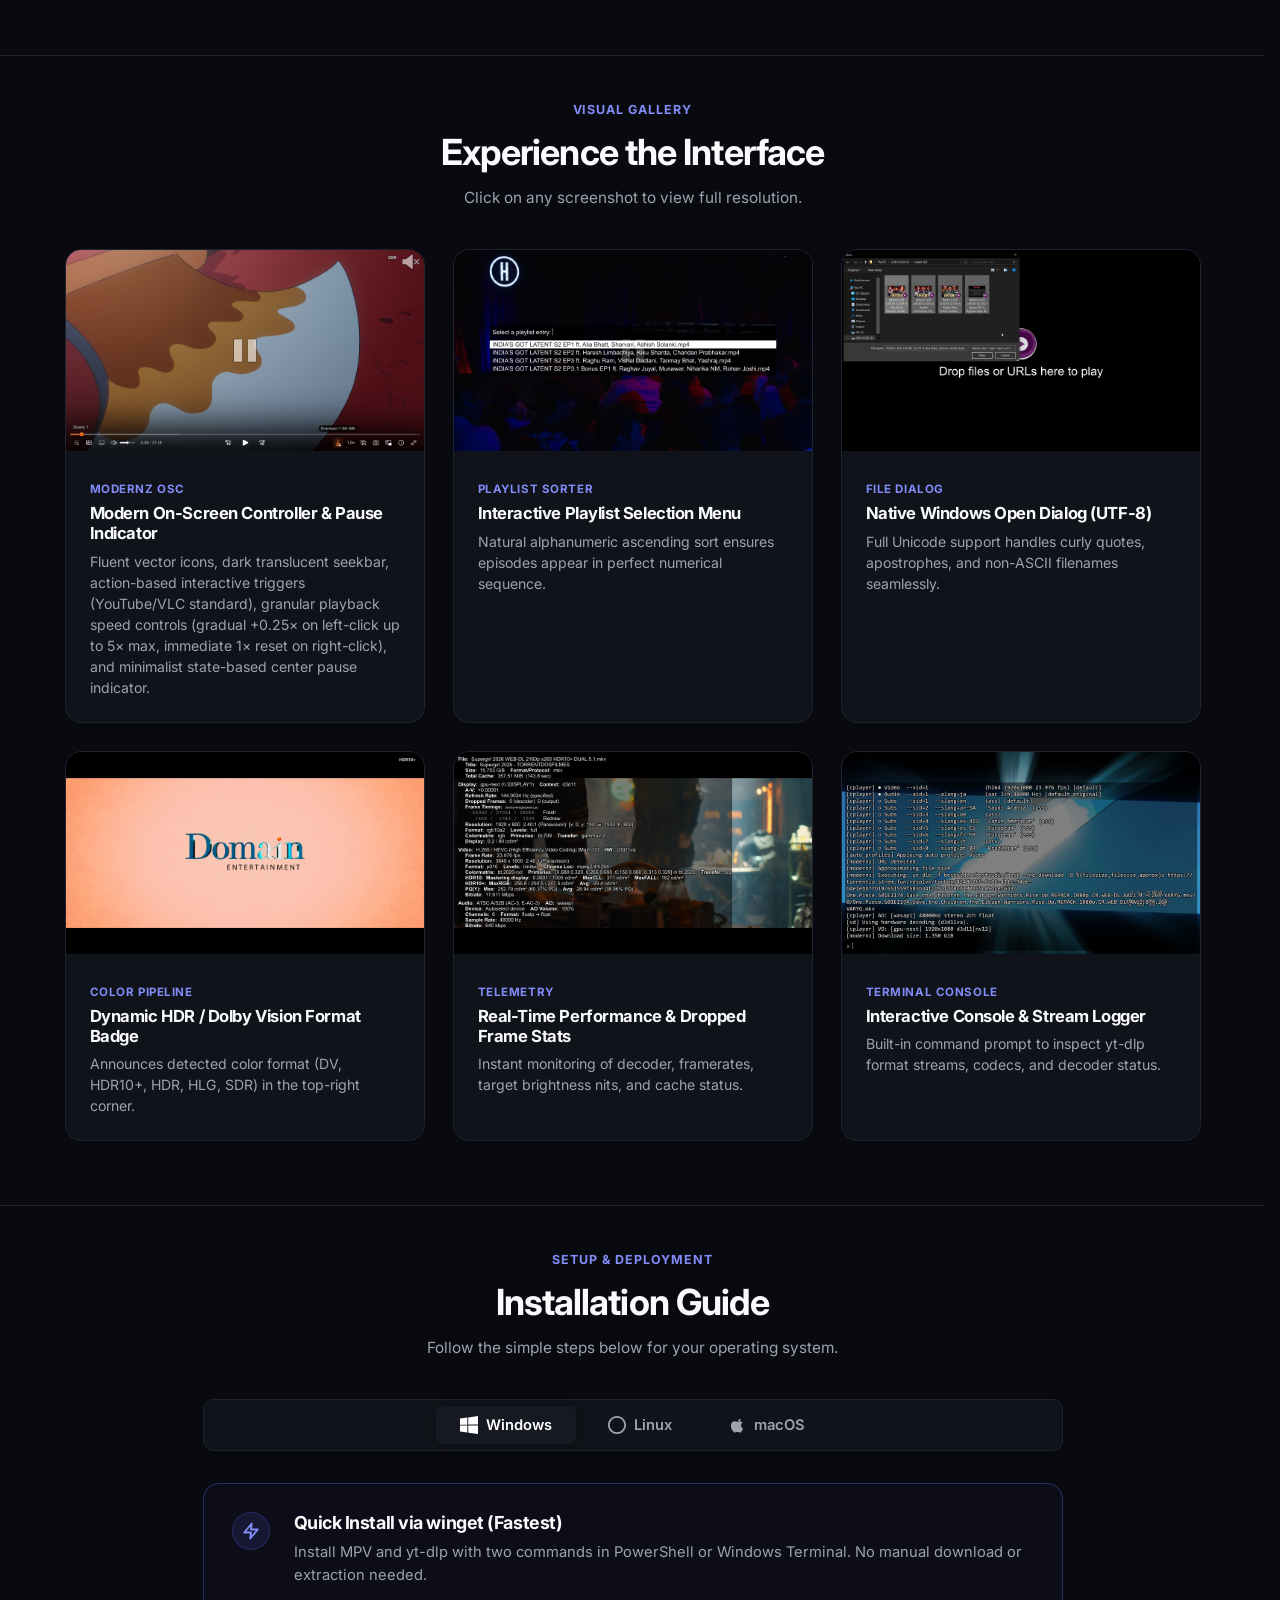
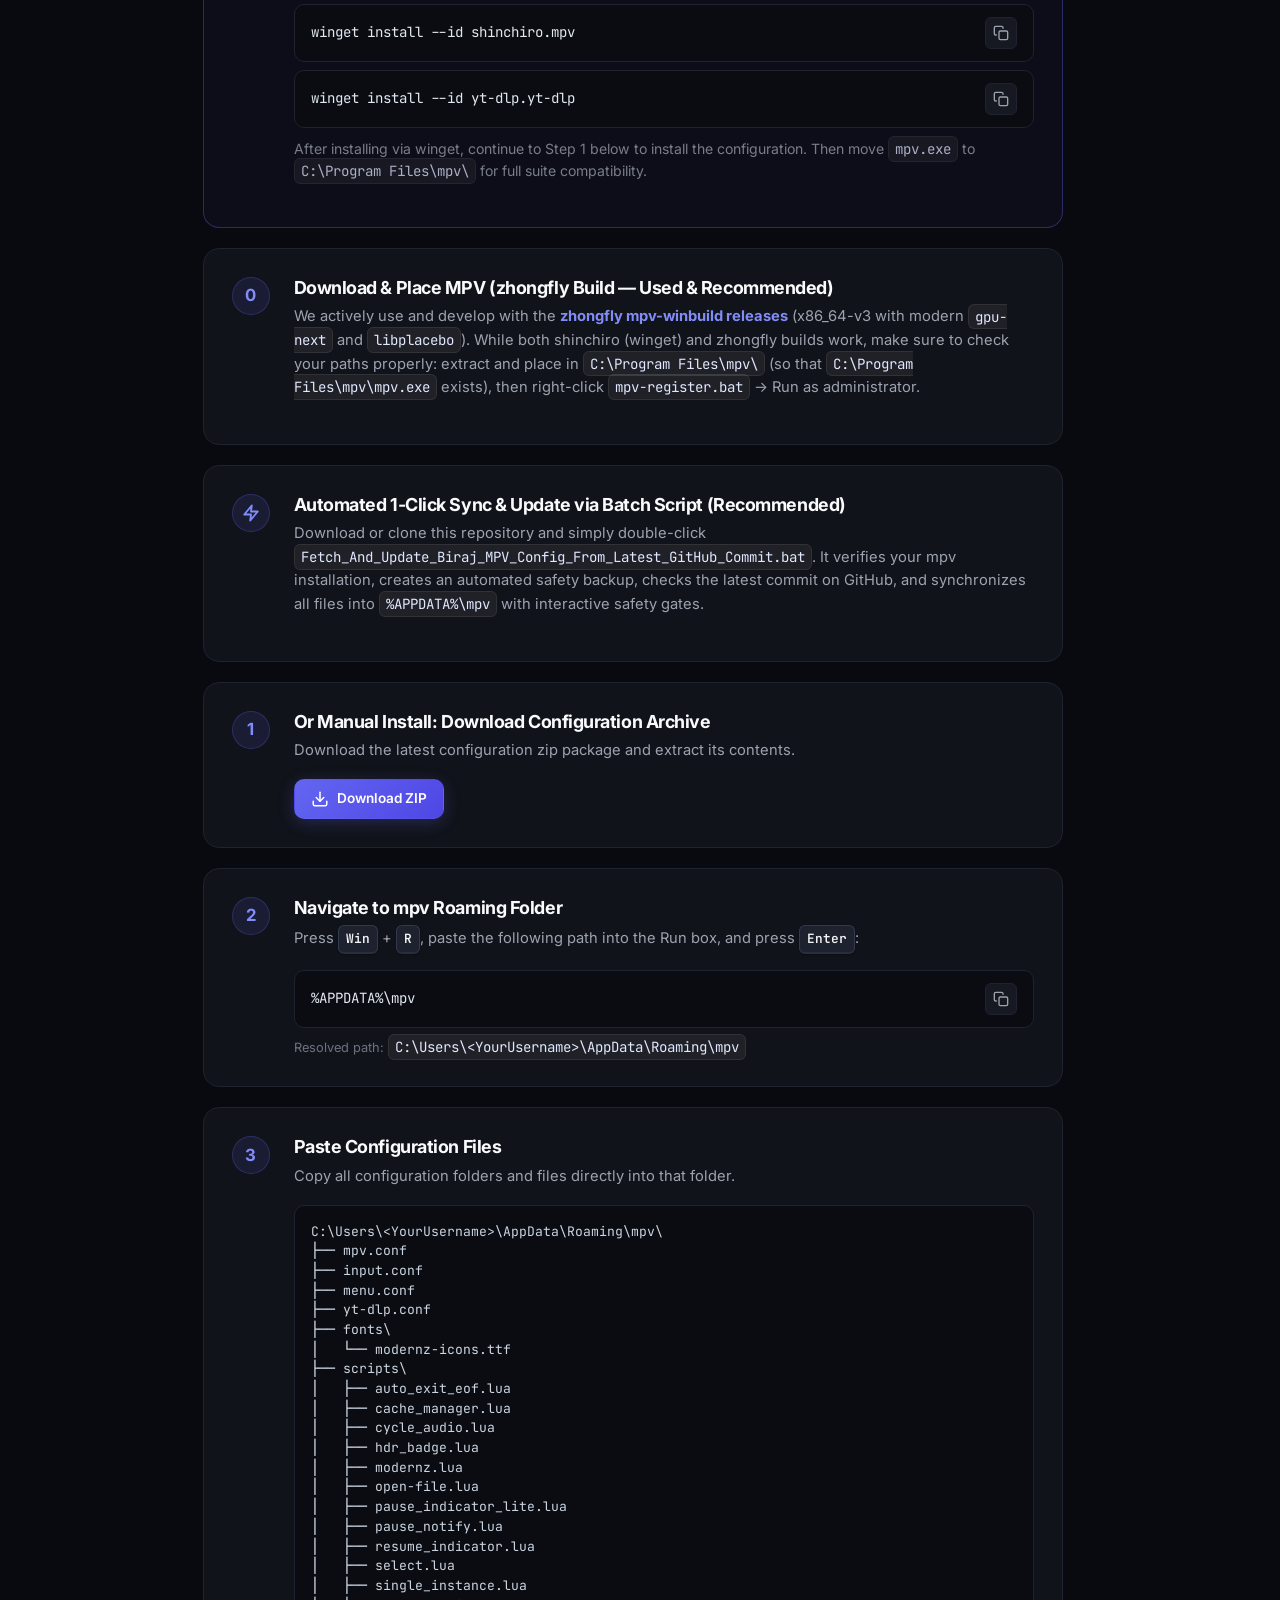
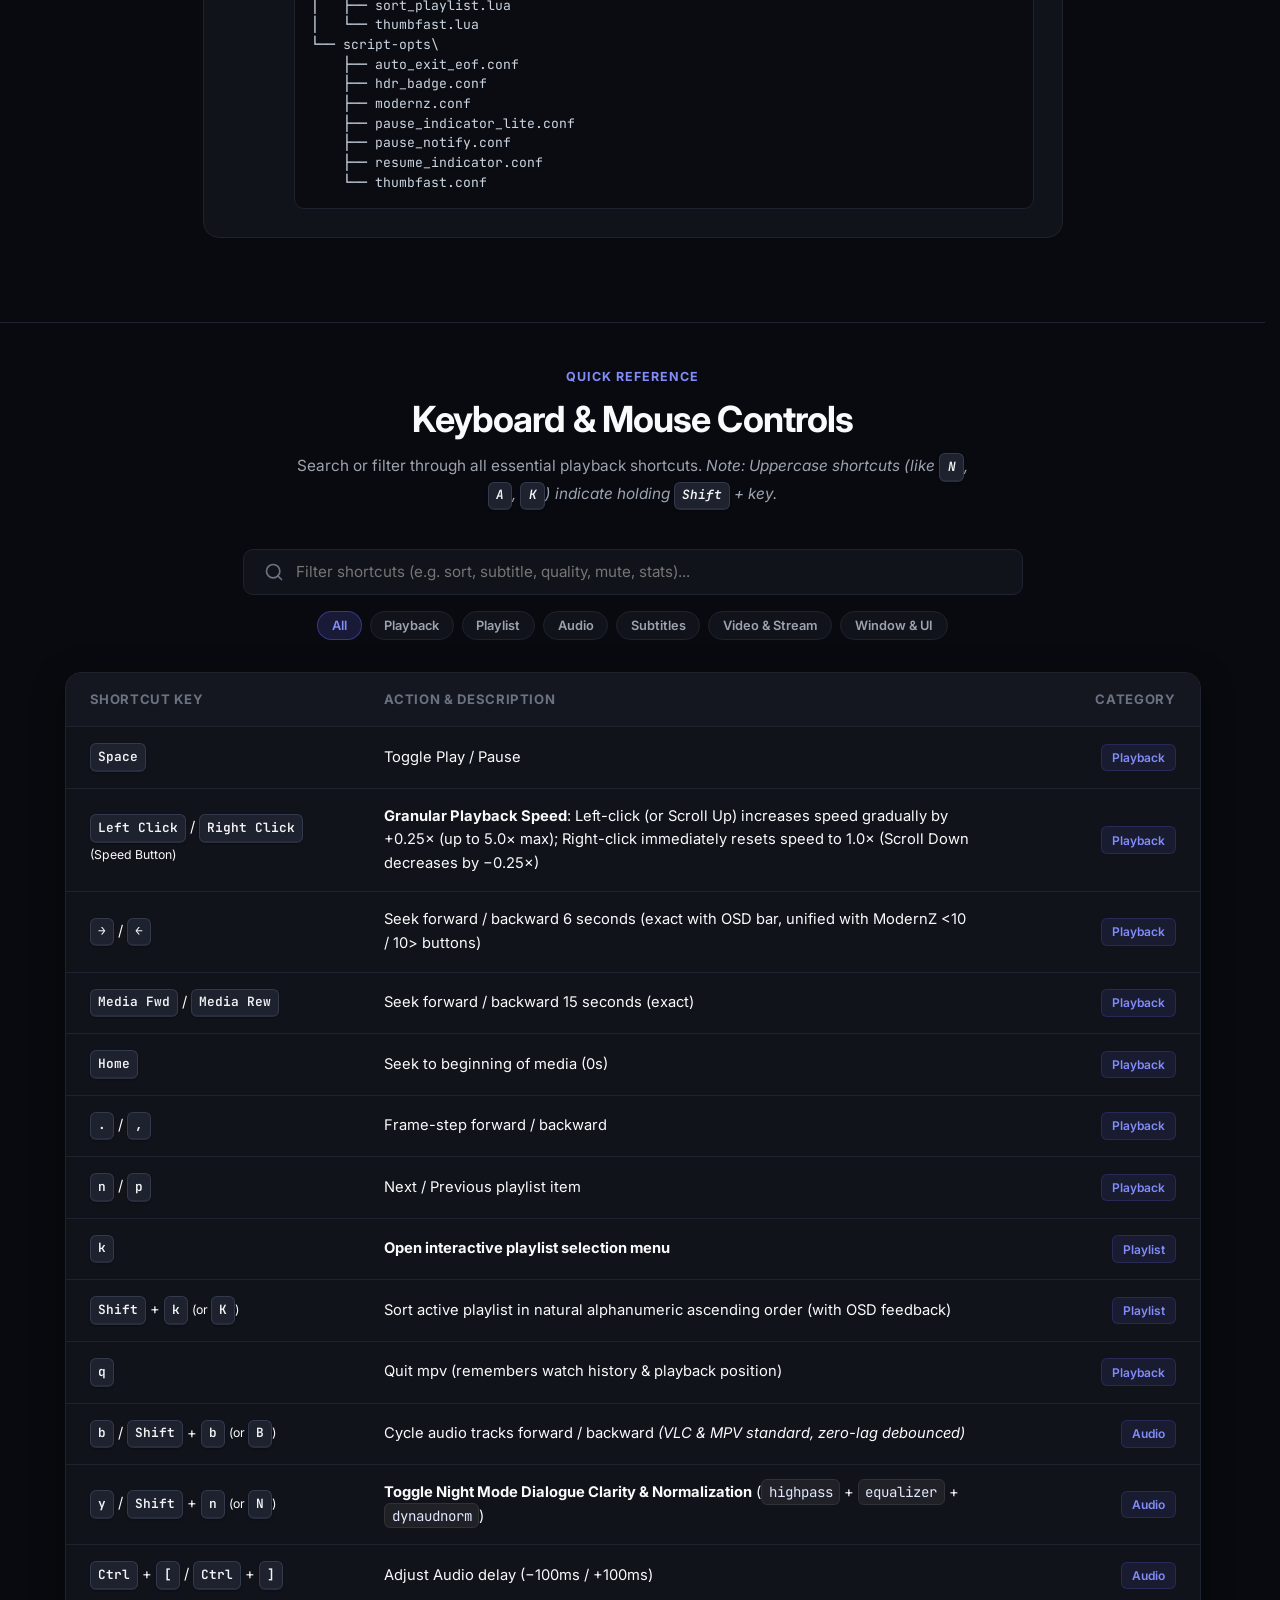
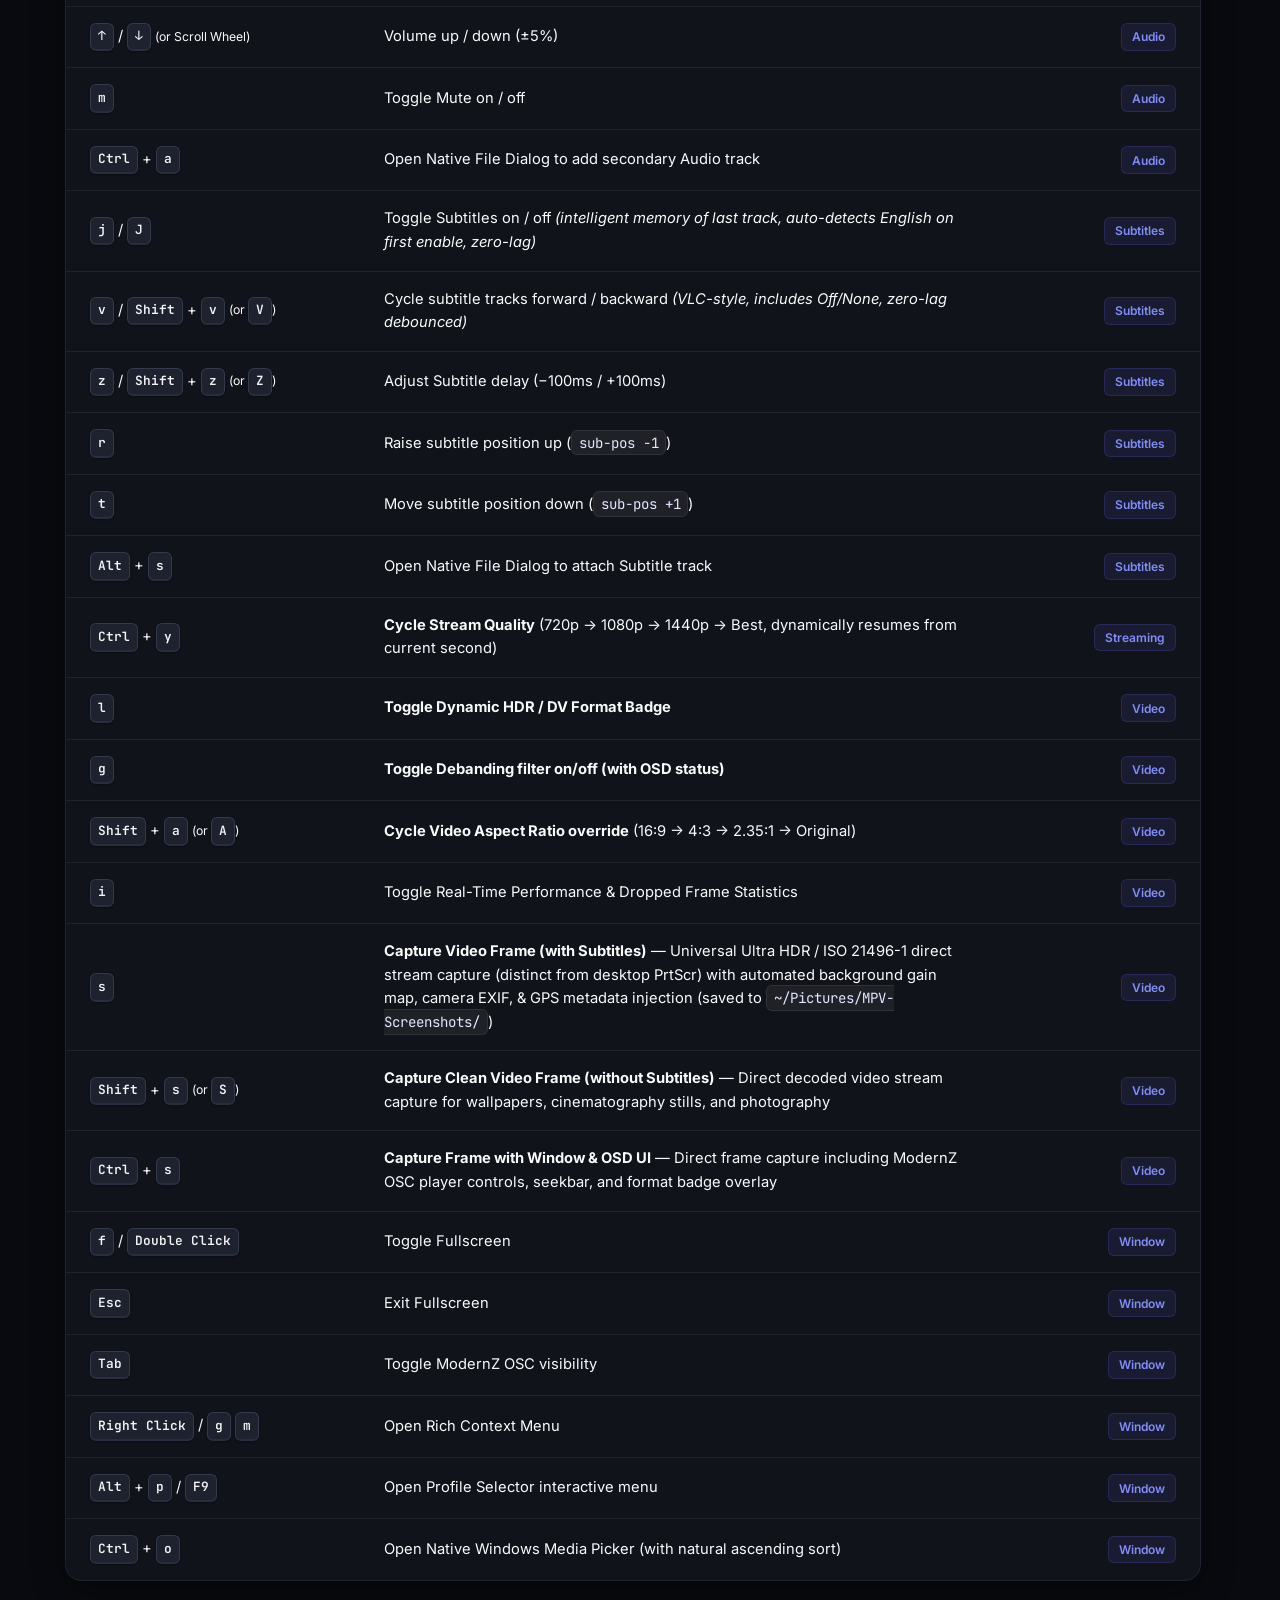
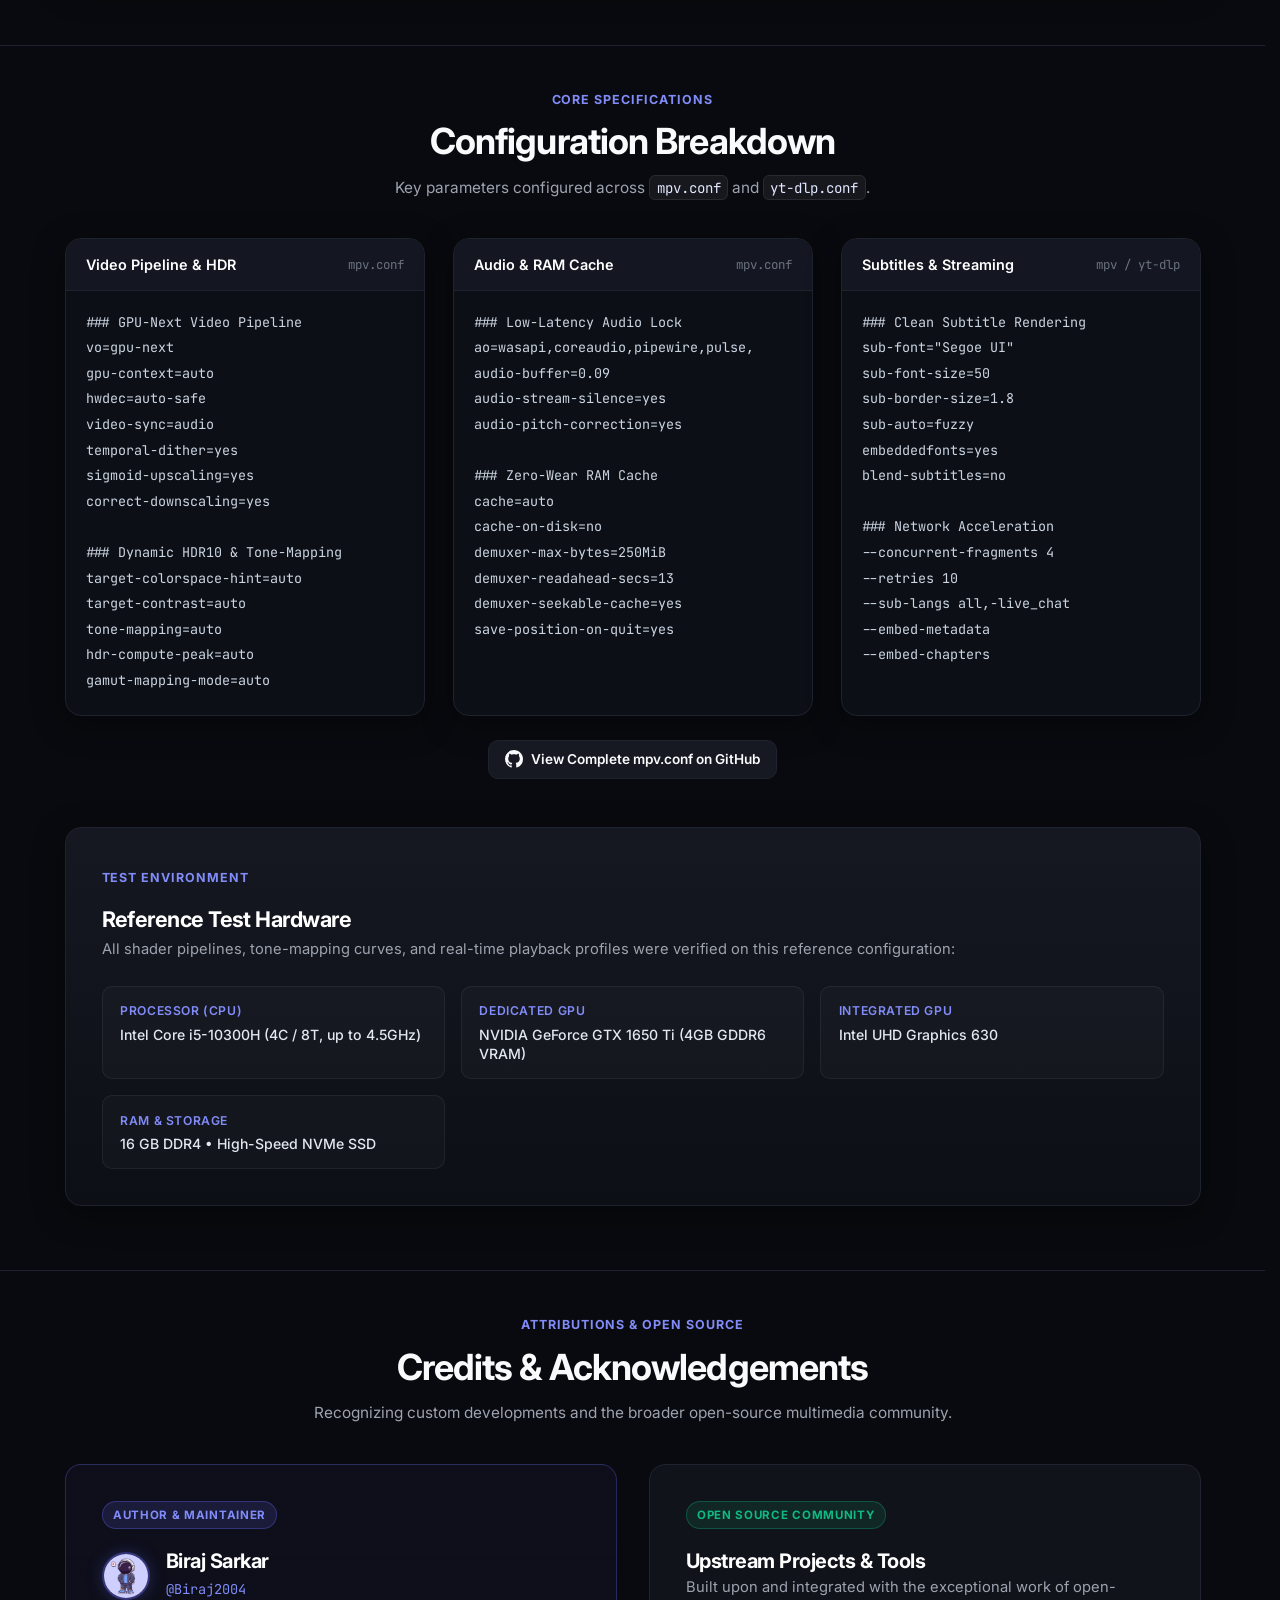
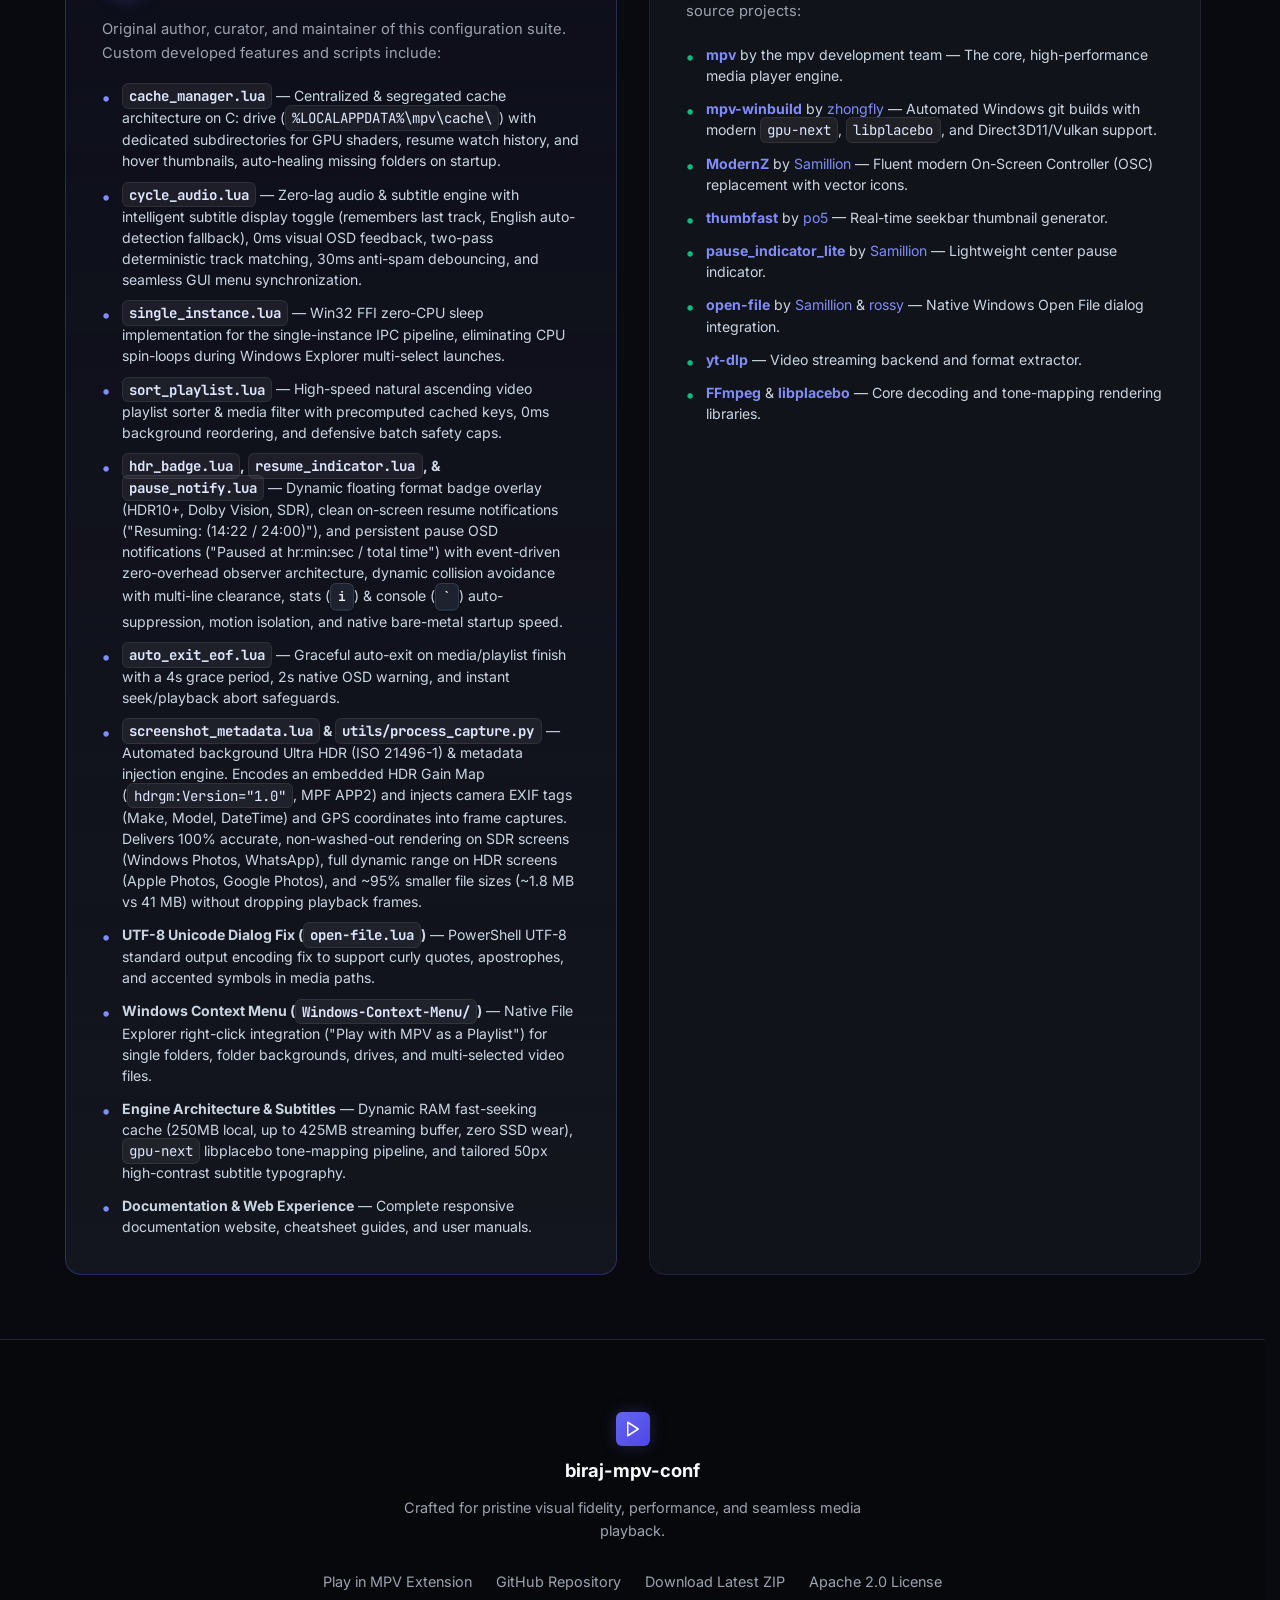
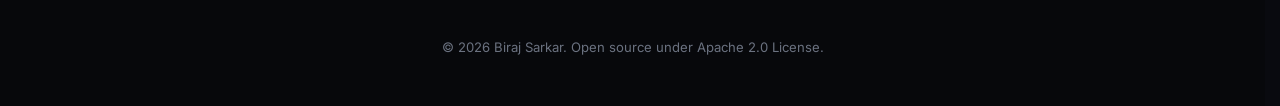
==== commit 4b147618: "feat: universal Ultra HDR (ISO 21496-1) frame capture with EXIF & GPS metadata" ====
--- a/docs/index.html
+++ b/docs/index.html
@@ -391,8 +391,8 @@
                             <circle cx="12" cy="13" r="4"></circle>
                         </svg>
                     </div>
-                    <h3 class="feature-title">Bit-Perfect Direct Frame Capture</h3>
-                    <p class="feature-desc">Unlike desktop screenshot tools (PrtScr / Snipping Tool) that grab the compressed SDR display framebuffer, <kbd>s</kbd> / <kbd>Shift</kbd>+<kbd>s</kbd> / <kbd>Ctrl</kbd>+<kbd>s</kbd> directly captures uncompressed video frames straight from the decoder pipeline at full native resolution and 16-bit color. Features automated background injection of standardized HDR colorimetry (<code>cICP</code> chunk), camera EXIF metadata, and stream tags without dropping a single playback frame.</p>
+                    <h3 class="feature-title">Universal Ultra HDR Frame Capture</h3>
+                    <p class="feature-desc">Unlike desktop screenshot tools (PrtScr / Snipping Tool) that grab the compressed SDR desktop, <kbd>s</kbd> / <kbd>Shift</kbd>+<kbd>s</kbd> / <kbd>Ctrl</kbd>+<kbd>s</kbd> directly captures video frames straight from the decoder pipeline at full native resolution. Features automated background injection of universal ISO 21496-1 / Ultra HDR Gain Maps and EXIF/GPS metadata: 100% accurate and non-washed-out on SDR screens (Windows Photos, WhatsApp), full dynamic range boost in Apple Photos &amp; Google Photos, with ~95% smaller file sizes (~1.8 MB vs 41 MB PNG).</p>
                 </div>
             </div>
         </div>
@@ -946,7 +946,7 @@
                         </tr>
                         <tr data-cat="video">
                             <td><kbd>s</kbd></td>
-                            <td><strong>Capture Video Frame (with Subtitles)</strong> &mdash; 16-bit direct stream frame capture (distinct from desktop PrtScr) with automated background HDR (<code>cICP</code>), camera EXIF, &amp; stream metadata injection (saved to <code>~/Pictures/MPV-Screenshots/</code>)</td>
+                            <td><strong>Capture Video Frame (with Subtitles)</strong> &mdash; Universal Ultra HDR / ISO 21496-1 direct stream capture (distinct from desktop PrtScr) with automated background gain map, camera EXIF, &amp; GPS metadata injection (saved to <code>~/Pictures/MPV-Screenshots/</code>)</td>
                             <td><span class="badge-cat">Video</span></td>
                         </tr>
                         <tr data-cat="video">
@@ -1140,7 +1140,7 @@
                         <li><strong><code>sort_playlist.lua</code></strong> — High-speed natural ascending video playlist sorter & media filter with precomputed cached keys, 0ms background reordering, and defensive batch safety caps.</li>
                         <li><strong><code>hdr_badge.lua</code>, <code>resume_indicator.lua</code>, &amp; <code>pause_notify.lua</code></strong> — Dynamic floating format badge overlay (HDR10+, Dolby Vision, SDR), clean on-screen resume notifications ("Resuming: (14:22 / 24:00)"), and persistent pause OSD notifications ("Paused at hr:min:sec / total time") with event-driven zero-overhead observer architecture, dynamic collision avoidance with multi-line clearance, stats (<kbd>i</kbd>) &amp; console (<kbd>`</kbd>) auto-suppression, motion isolation, and native bare-metal startup speed.</li>
                         <li><strong><code>auto_exit_eof.lua</code></strong> — Graceful auto-exit on media/playlist finish with a 4s grace period, 2s native OSD warning, and instant seek/playback abort safeguards.</li>
-                        <li><strong><code>screenshot_metadata.lua</code></strong> — Automated background HDR frame capture &amp; metadata injection engine. Intercepts native 16-bit PNG frame captures and embeds standardized ITU-T H.273 colorimetry (<code>cICP</code> chunk), camera EXIF tags (Make, Model, DateTime), and rich stream metadata (Title, Timestamp, Primaries, TRC, Matrix, GPS) in &lt;5ms without interrupting 4K 60fps playback.</li>
+                        <li><strong><code>screenshot_metadata.lua</code> &amp; <code>utils/process_capture.py</code></strong> — Automated background Ultra HDR (ISO 21496-1) &amp; metadata injection engine. Encodes an embedded HDR Gain Map (<code>hdrgm:Version="1.0"</code>, MPF APP2) and injects camera EXIF tags (Make, Model, DateTime) and GPS coordinates into frame captures. Delivers 100% accurate, non-washed-out rendering on SDR screens (Windows Photos, WhatsApp), full dynamic range on HDR screens (Apple Photos, Google Photos), and ~95% smaller file sizes (~1.8 MB vs 41 MB) without dropping playback frames.</li>
                         <li><strong>UTF-8 Unicode Dialog Fix (<code>open-file.lua</code>)</strong> — PowerShell UTF-8 standard output encoding fix to support curly quotes, apostrophes, and accented symbols in media paths.</li>
                         <li><strong>Windows Context Menu (<code>Windows-Context-Menu/</code>)</strong> — Native File Explorer right-click integration ("Play with MPV as a Playlist") for single folders, folder backgrounds, drives, and multi-selected video files.</li>
                         <li><strong>Engine Architecture & Subtitles</strong> — Dynamic RAM fast-seeking cache (250MB local, up to 425MB streaming buffer, zero SSD wear), <code>gpu-next</code> libplacebo tone-mapping pipeline, and tailored 50px high-contrast subtitle typography.</li>
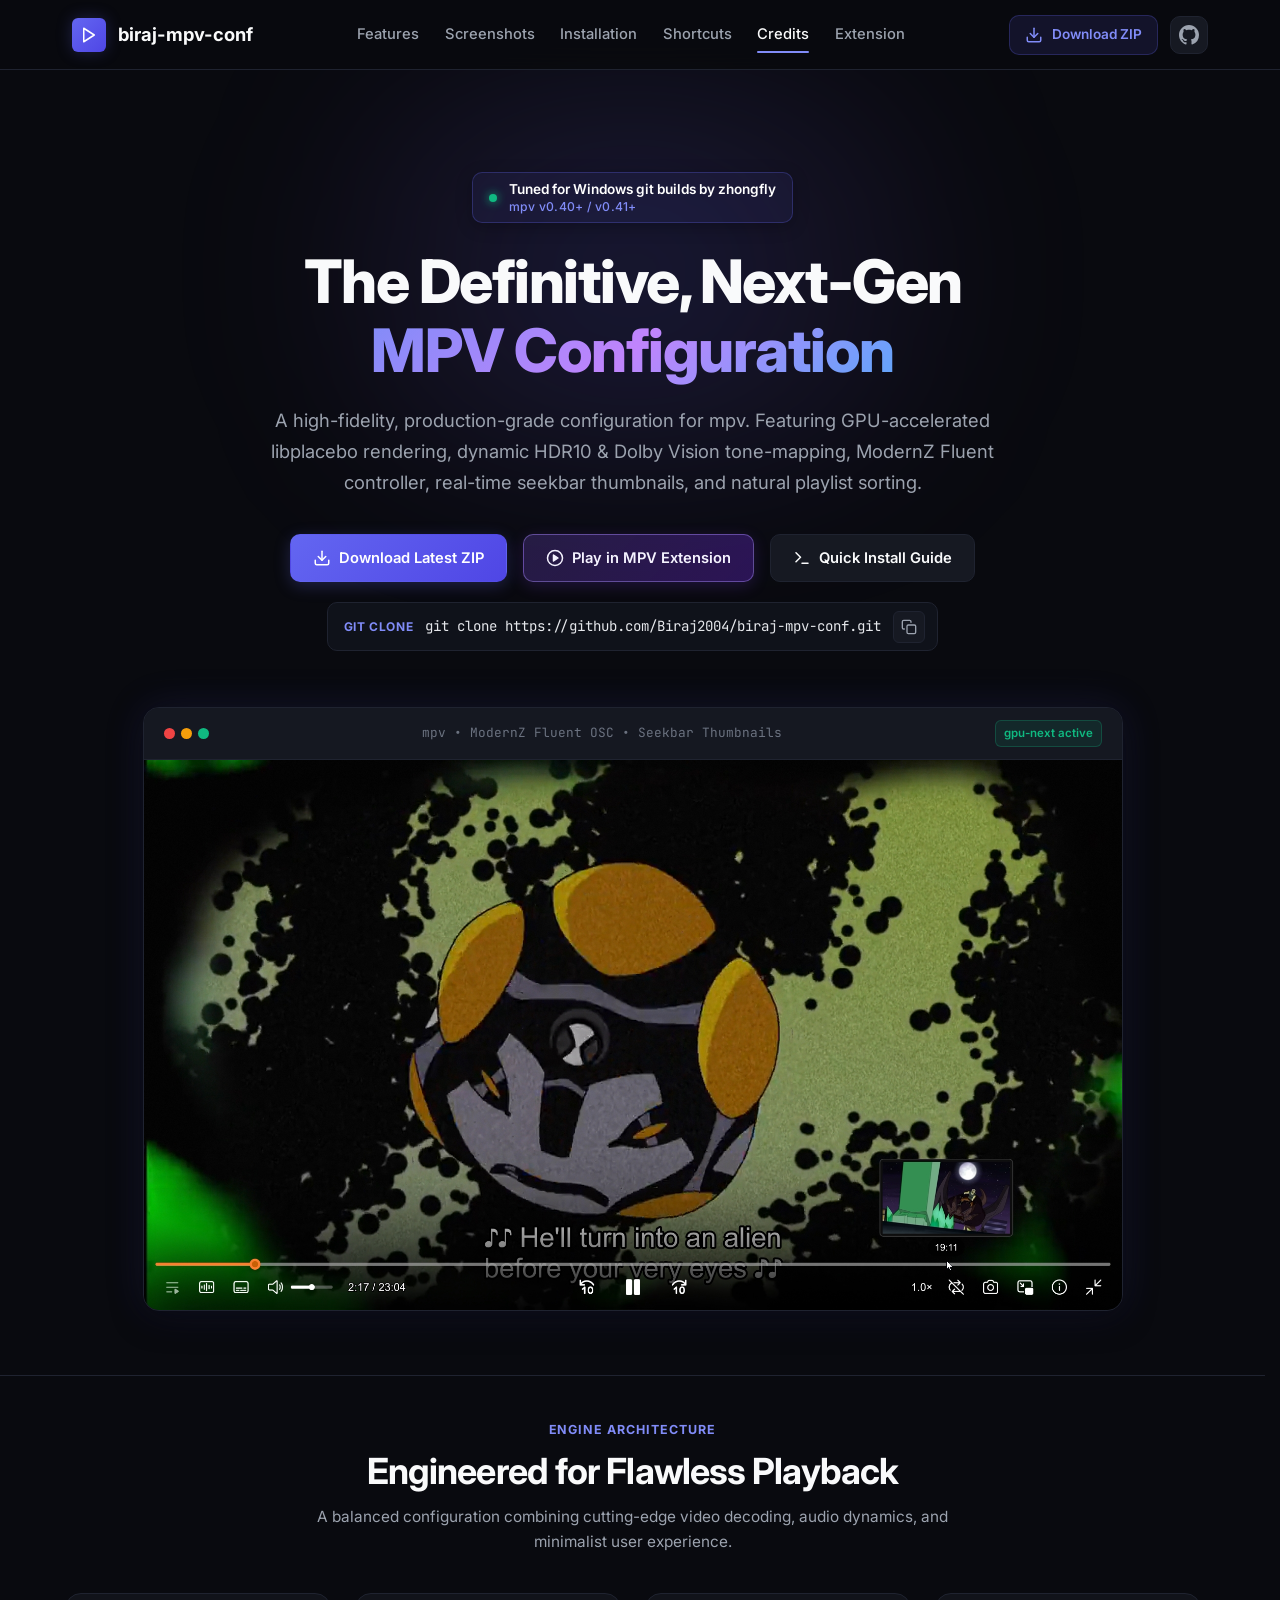
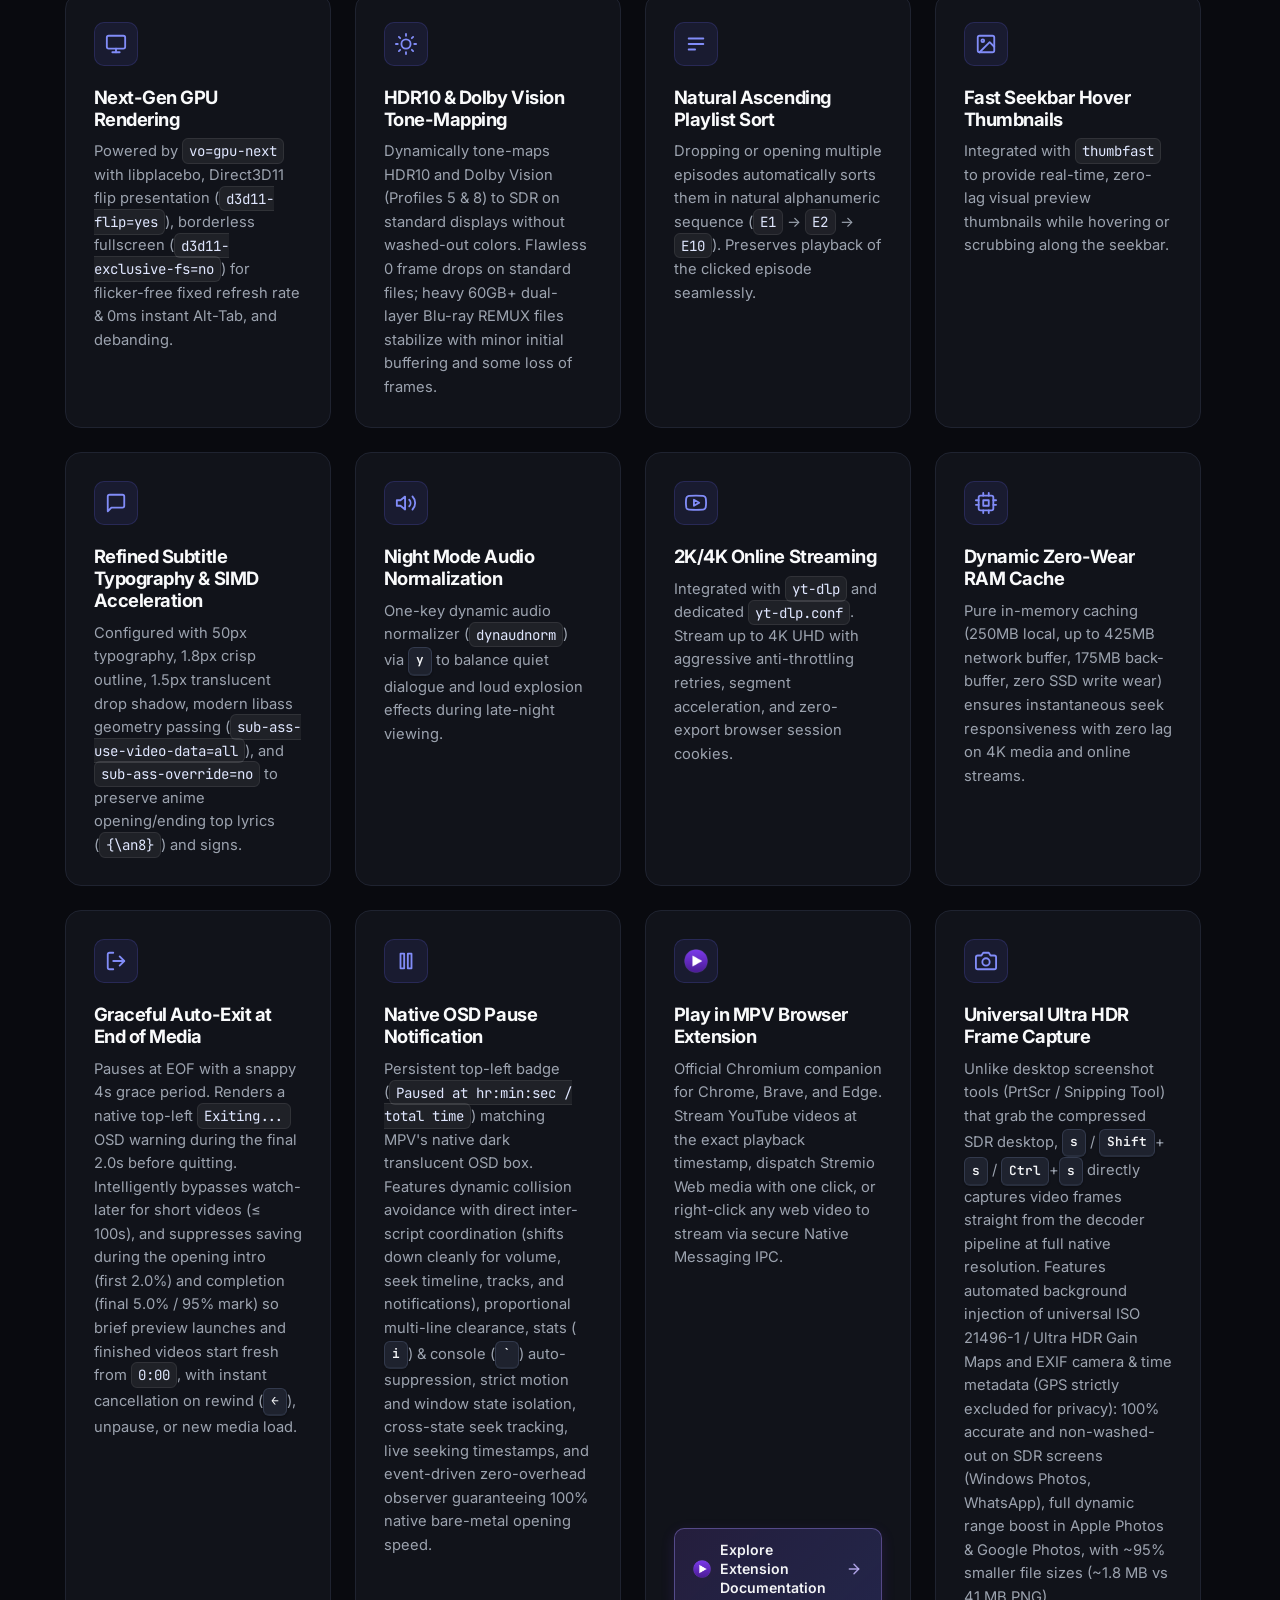
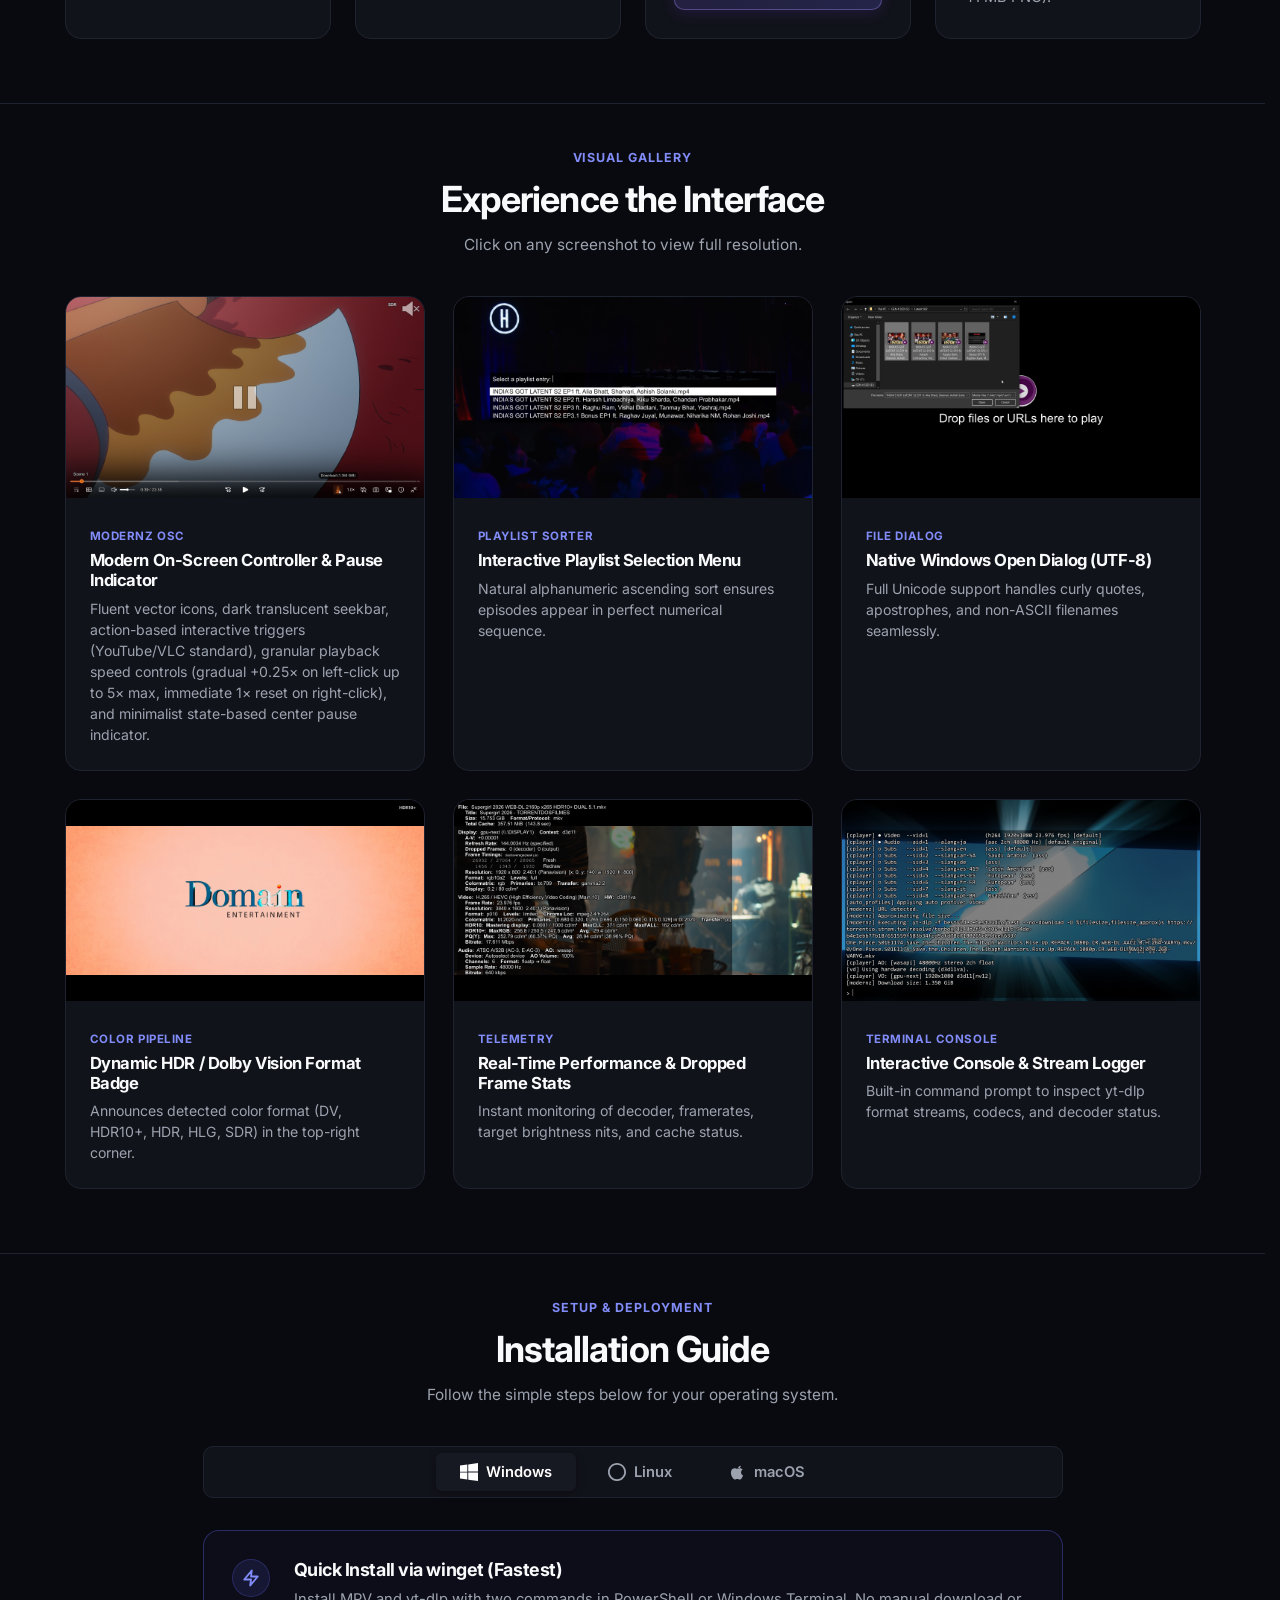
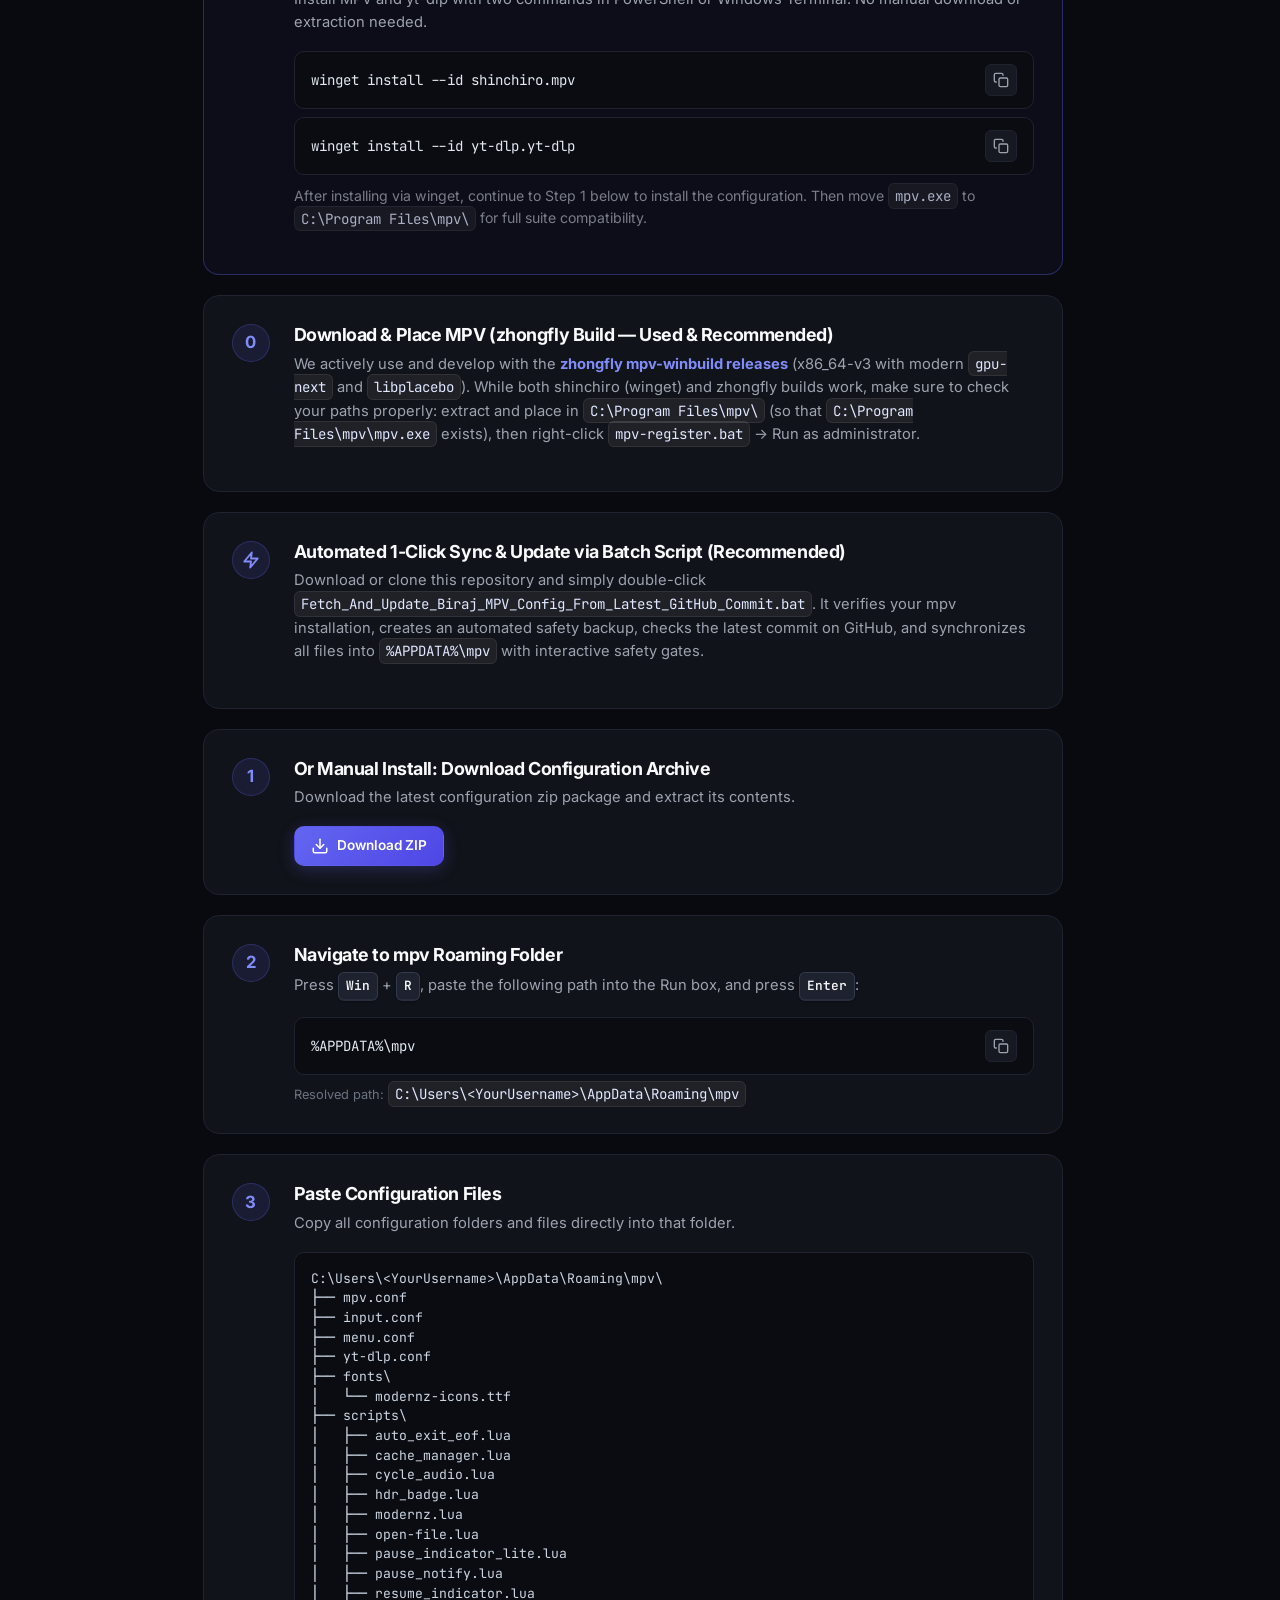
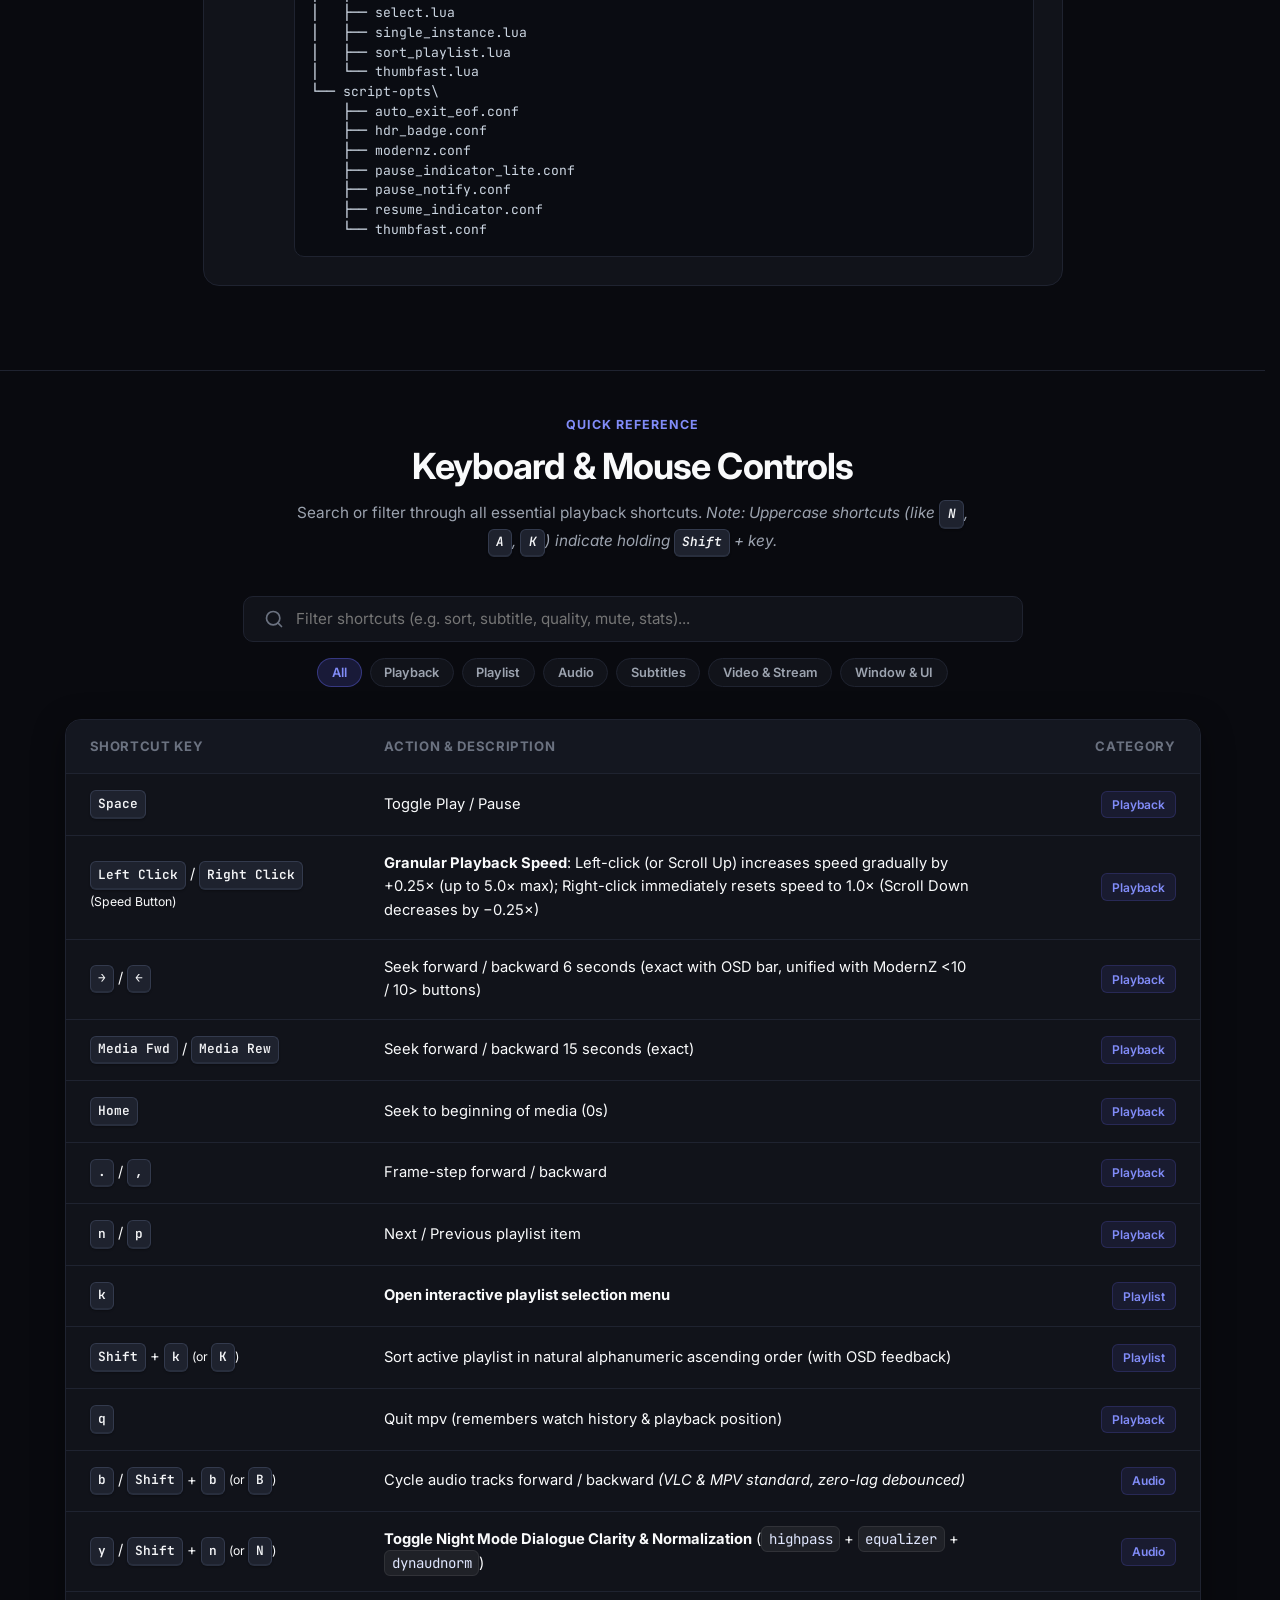
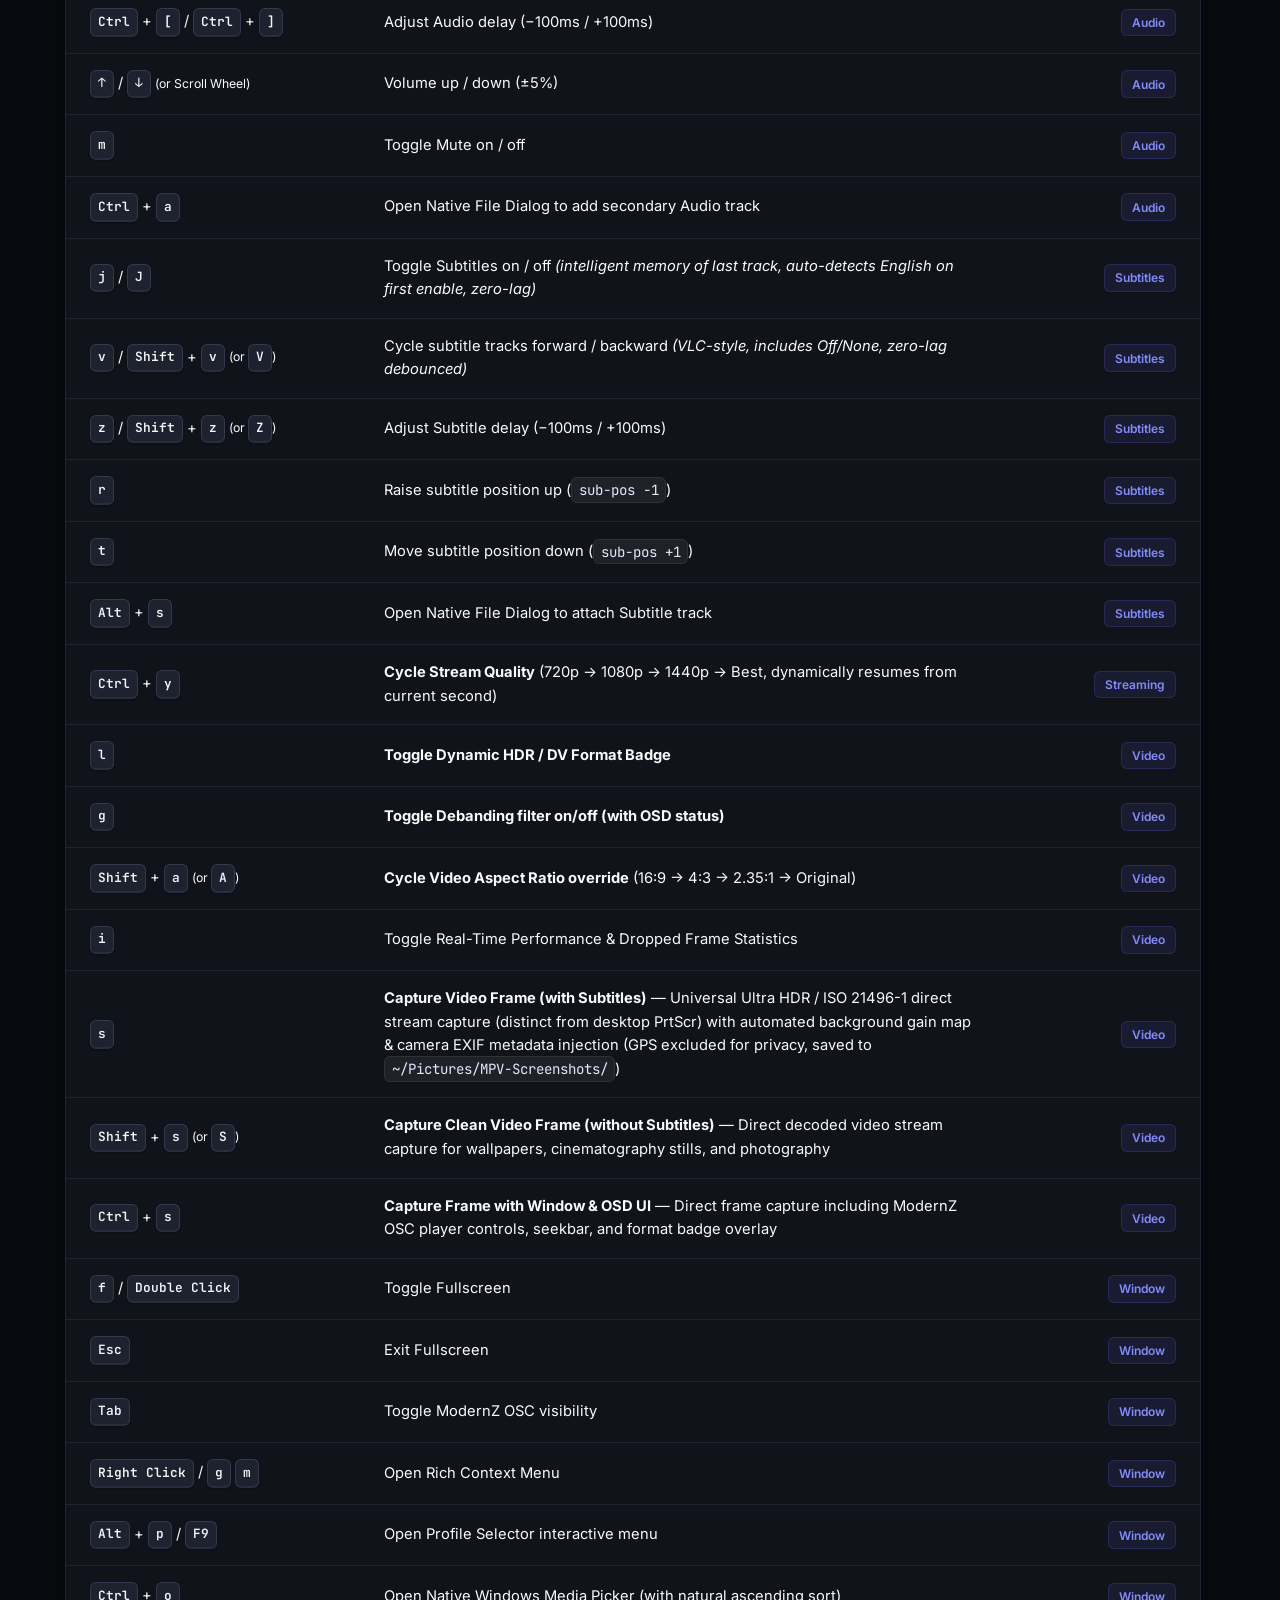
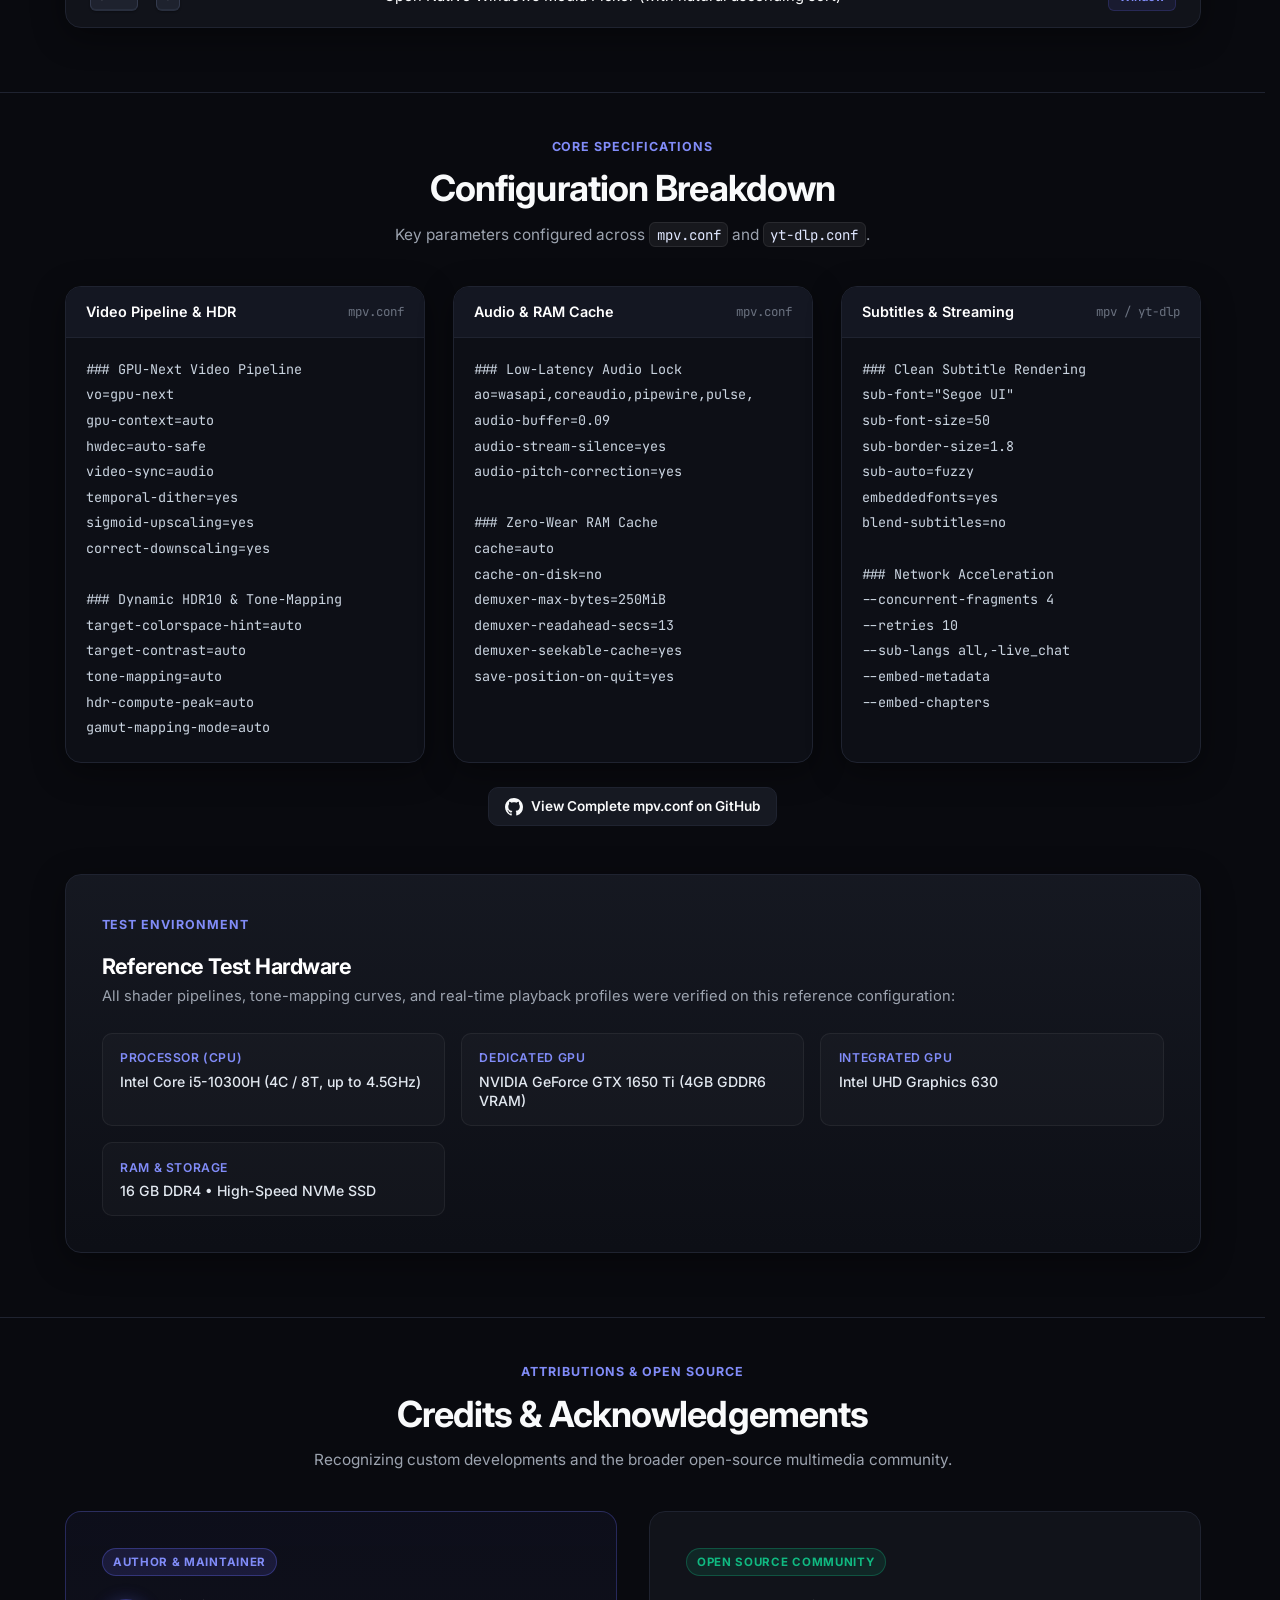
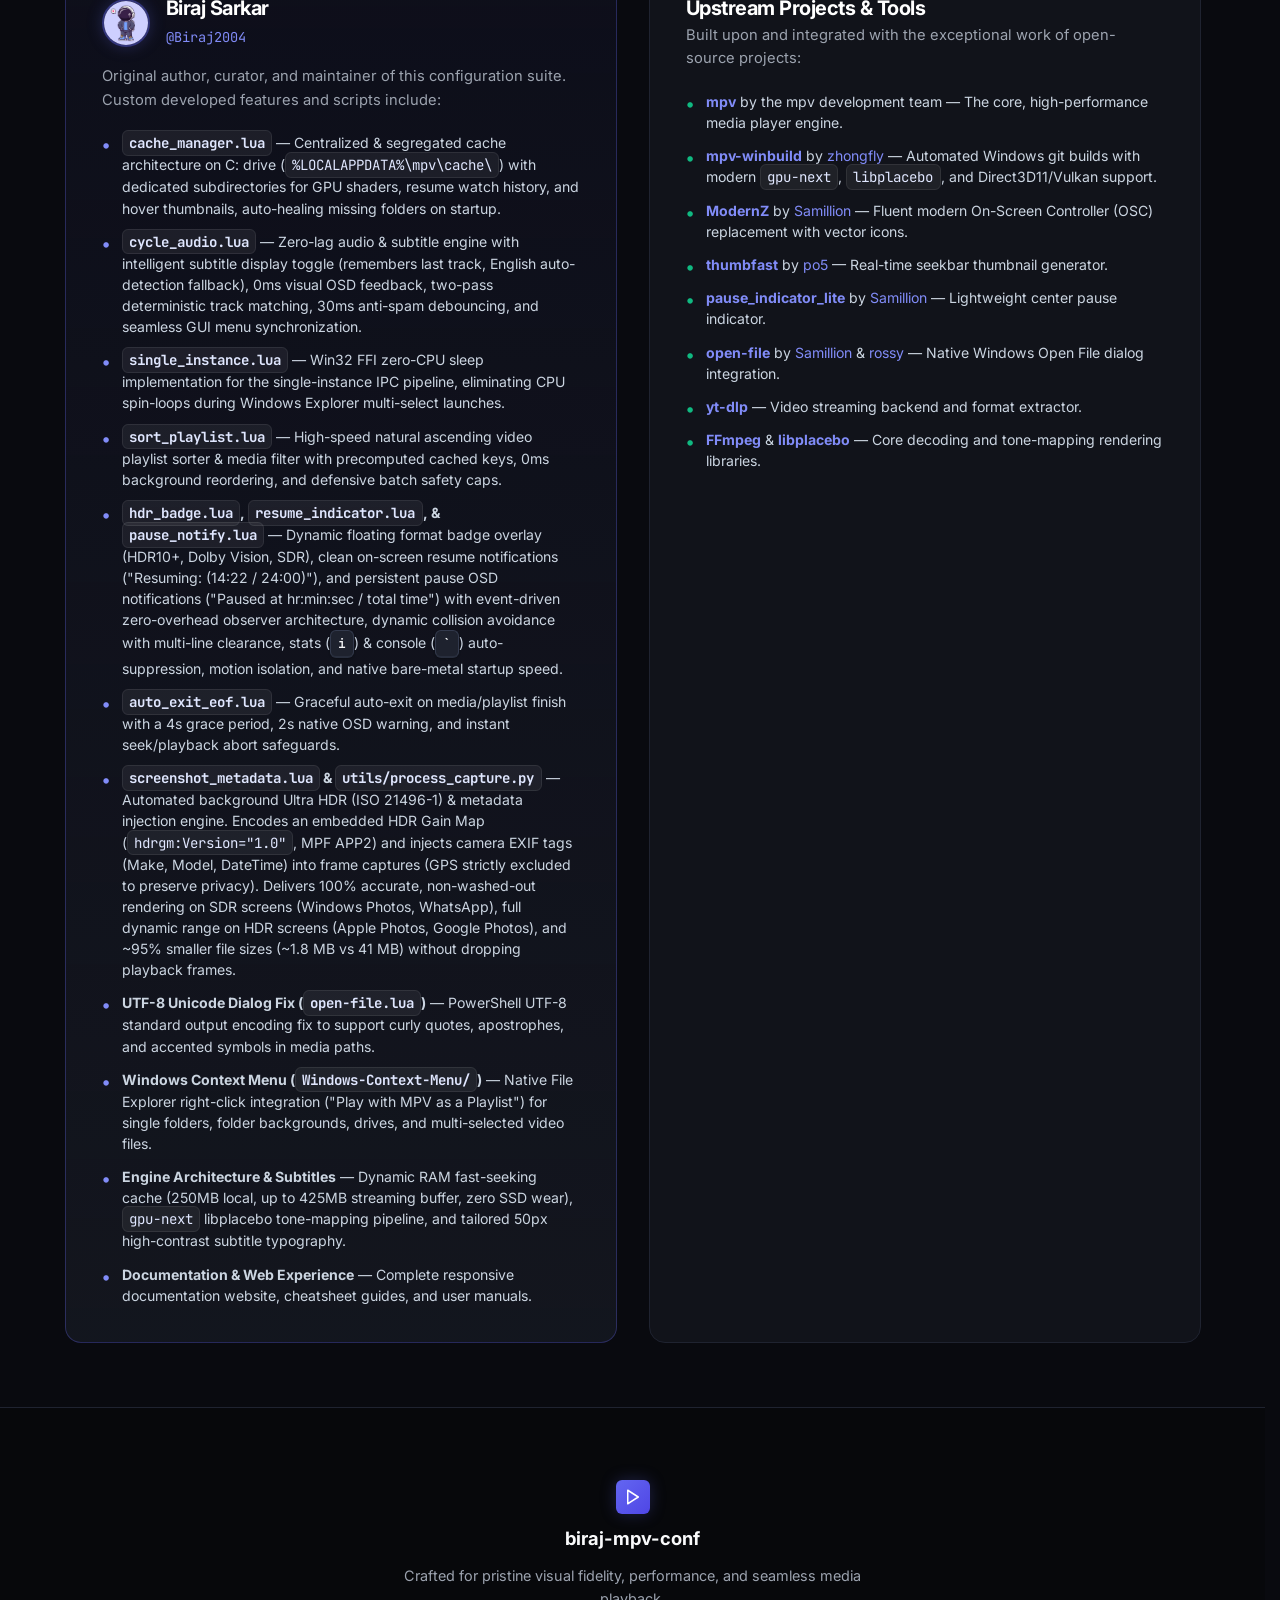
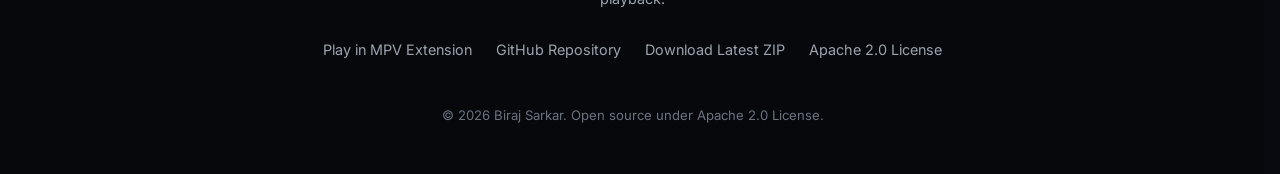
==== commit 0699b817: "privacy: completely exclude GPS location data from frame captures" ====
--- a/docs/index.html
+++ b/docs/index.html
@@ -392,7 +392,7 @@
                         </svg>
                     </div>
                     <h3 class="feature-title">Universal Ultra HDR Frame Capture</h3>
-                    <p class="feature-desc">Unlike desktop screenshot tools (PrtScr / Snipping Tool) that grab the compressed SDR desktop, <kbd>s</kbd> / <kbd>Shift</kbd>+<kbd>s</kbd> / <kbd>Ctrl</kbd>+<kbd>s</kbd> directly captures video frames straight from the decoder pipeline at full native resolution. Features automated background injection of universal ISO 21496-1 / Ultra HDR Gain Maps and EXIF/GPS metadata: 100% accurate and non-washed-out on SDR screens (Windows Photos, WhatsApp), full dynamic range boost in Apple Photos &amp; Google Photos, with ~95% smaller file sizes (~1.8 MB vs 41 MB PNG).</p>
+                    <p class="feature-desc">Unlike desktop screenshot tools (PrtScr / Snipping Tool) that grab the compressed SDR desktop, <kbd>s</kbd> / <kbd>Shift</kbd>+<kbd>s</kbd> / <kbd>Ctrl</kbd>+<kbd>s</kbd> directly captures video frames straight from the decoder pipeline at full native resolution. Features automated background injection of universal ISO 21496-1 / Ultra HDR Gain Maps and EXIF camera &amp; time metadata (GPS strictly excluded for privacy): 100% accurate and non-washed-out on SDR screens (Windows Photos, WhatsApp), full dynamic range boost in Apple Photos &amp; Google Photos, with ~95% smaller file sizes (~1.8 MB vs 41 MB PNG).</p>
                 </div>
             </div>
         </div>
@@ -946,7 +946,7 @@
                         </tr>
                         <tr data-cat="video">
                             <td><kbd>s</kbd></td>
-                            <td><strong>Capture Video Frame (with Subtitles)</strong> &mdash; Universal Ultra HDR / ISO 21496-1 direct stream capture (distinct from desktop PrtScr) with automated background gain map, camera EXIF, &amp; GPS metadata injection (saved to <code>~/Pictures/MPV-Screenshots/</code>)</td>
+                            <td><strong>Capture Video Frame (with Subtitles)</strong> &mdash; Universal Ultra HDR / ISO 21496-1 direct stream capture (distinct from desktop PrtScr) with automated background gain map &amp; camera EXIF metadata injection (GPS excluded for privacy, saved to <code>~/Pictures/MPV-Screenshots/</code>)</td>
                             <td><span class="badge-cat">Video</span></td>
                         </tr>
                         <tr data-cat="video">
@@ -1140,7 +1140,7 @@
                         <li><strong><code>sort_playlist.lua</code></strong> — High-speed natural ascending video playlist sorter & media filter with precomputed cached keys, 0ms background reordering, and defensive batch safety caps.</li>
                         <li><strong><code>hdr_badge.lua</code>, <code>resume_indicator.lua</code>, &amp; <code>pause_notify.lua</code></strong> — Dynamic floating format badge overlay (HDR10+, Dolby Vision, SDR), clean on-screen resume notifications ("Resuming: (14:22 / 24:00)"), and persistent pause OSD notifications ("Paused at hr:min:sec / total time") with event-driven zero-overhead observer architecture, dynamic collision avoidance with multi-line clearance, stats (<kbd>i</kbd>) &amp; console (<kbd>`</kbd>) auto-suppression, motion isolation, and native bare-metal startup speed.</li>
                         <li><strong><code>auto_exit_eof.lua</code></strong> — Graceful auto-exit on media/playlist finish with a 4s grace period, 2s native OSD warning, and instant seek/playback abort safeguards.</li>
-                        <li><strong><code>screenshot_metadata.lua</code> &amp; <code>utils/process_capture.py</code></strong> — Automated background Ultra HDR (ISO 21496-1) &amp; metadata injection engine. Encodes an embedded HDR Gain Map (<code>hdrgm:Version="1.0"</code>, MPF APP2) and injects camera EXIF tags (Make, Model, DateTime) and GPS coordinates into frame captures. Delivers 100% accurate, non-washed-out rendering on SDR screens (Windows Photos, WhatsApp), full dynamic range on HDR screens (Apple Photos, Google Photos), and ~95% smaller file sizes (~1.8 MB vs 41 MB) without dropping playback frames.</li>
+                        <li><strong><code>screenshot_metadata.lua</code> &amp; <code>utils/process_capture.py</code></strong> — Automated background Ultra HDR (ISO 21496-1) &amp; metadata injection engine. Encodes an embedded HDR Gain Map (<code>hdrgm:Version="1.0"</code>, MPF APP2) and injects camera EXIF tags (Make, Model, DateTime) into frame captures (GPS strictly excluded to preserve privacy). Delivers 100% accurate, non-washed-out rendering on SDR screens (Windows Photos, WhatsApp), full dynamic range on HDR screens (Apple Photos, Google Photos), and ~95% smaller file sizes (~1.8 MB vs 41 MB) without dropping playback frames.</li>
                         <li><strong>UTF-8 Unicode Dialog Fix (<code>open-file.lua</code>)</strong> — PowerShell UTF-8 standard output encoding fix to support curly quotes, apostrophes, and accented symbols in media paths.</li>
                         <li><strong>Windows Context Menu (<code>Windows-Context-Menu/</code>)</strong> — Native File Explorer right-click integration ("Play with MPV as a Playlist") for single folders, folder backgrounds, drives, and multi-selected video files.</li>
                         <li><strong>Engine Architecture & Subtitles</strong> — Dynamic RAM fast-seeking cache (250MB local, up to 425MB streaming buffer, zero SSD wear), <code>gpu-next</code> libplacebo tone-mapping pipeline, and tailored 50px high-contrast subtitle typography.</li>
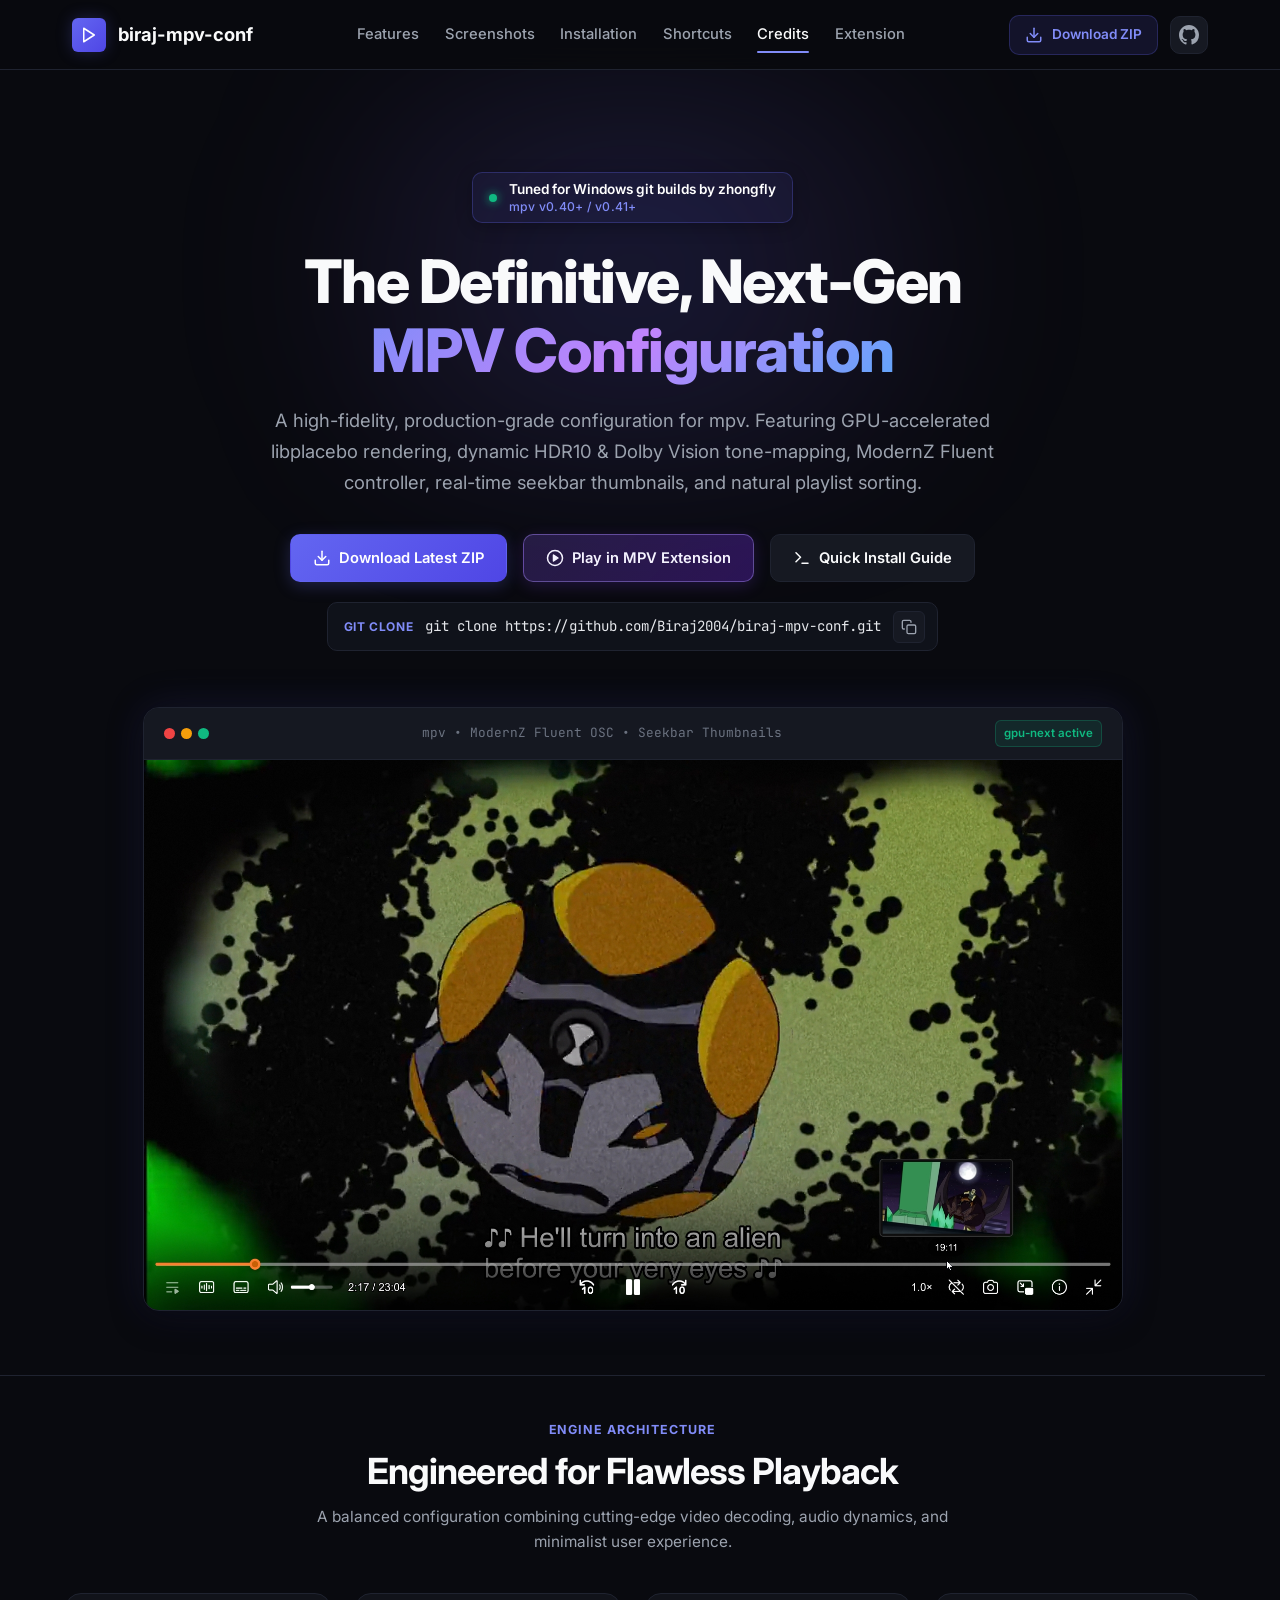
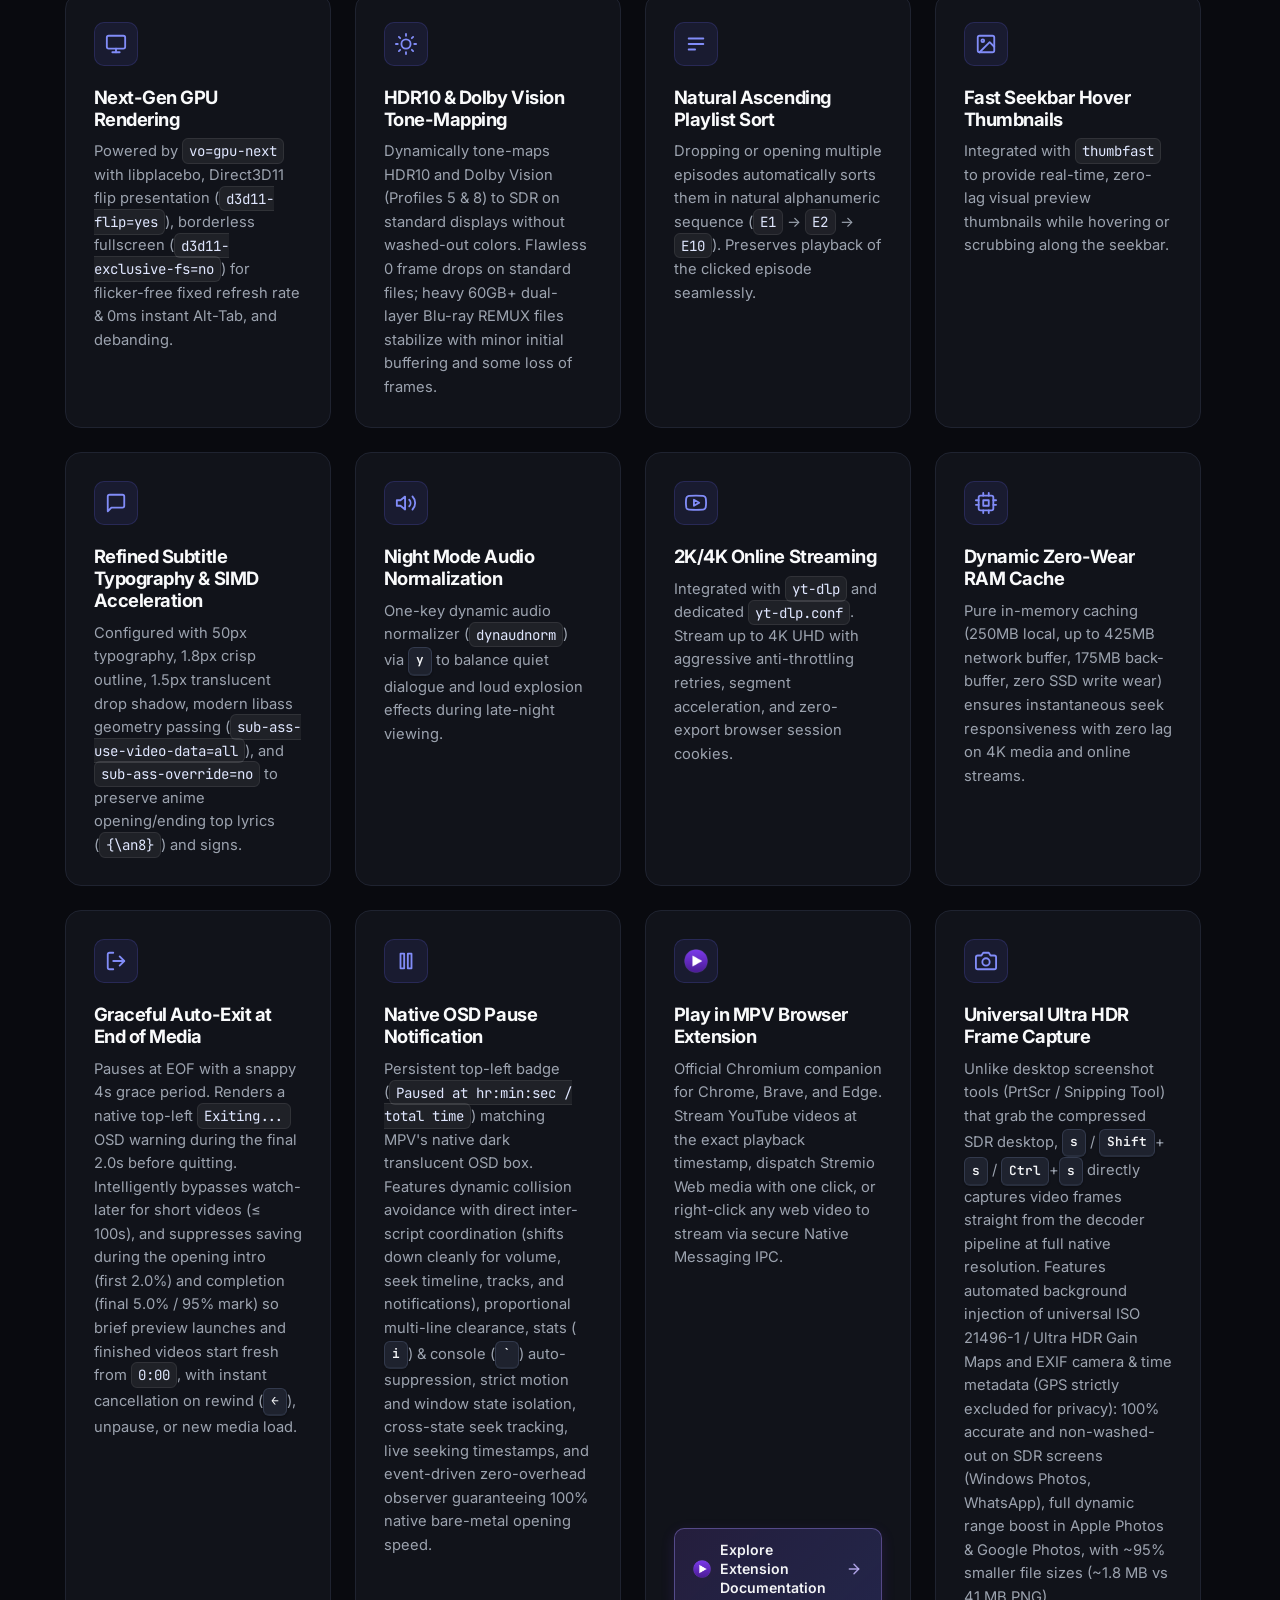
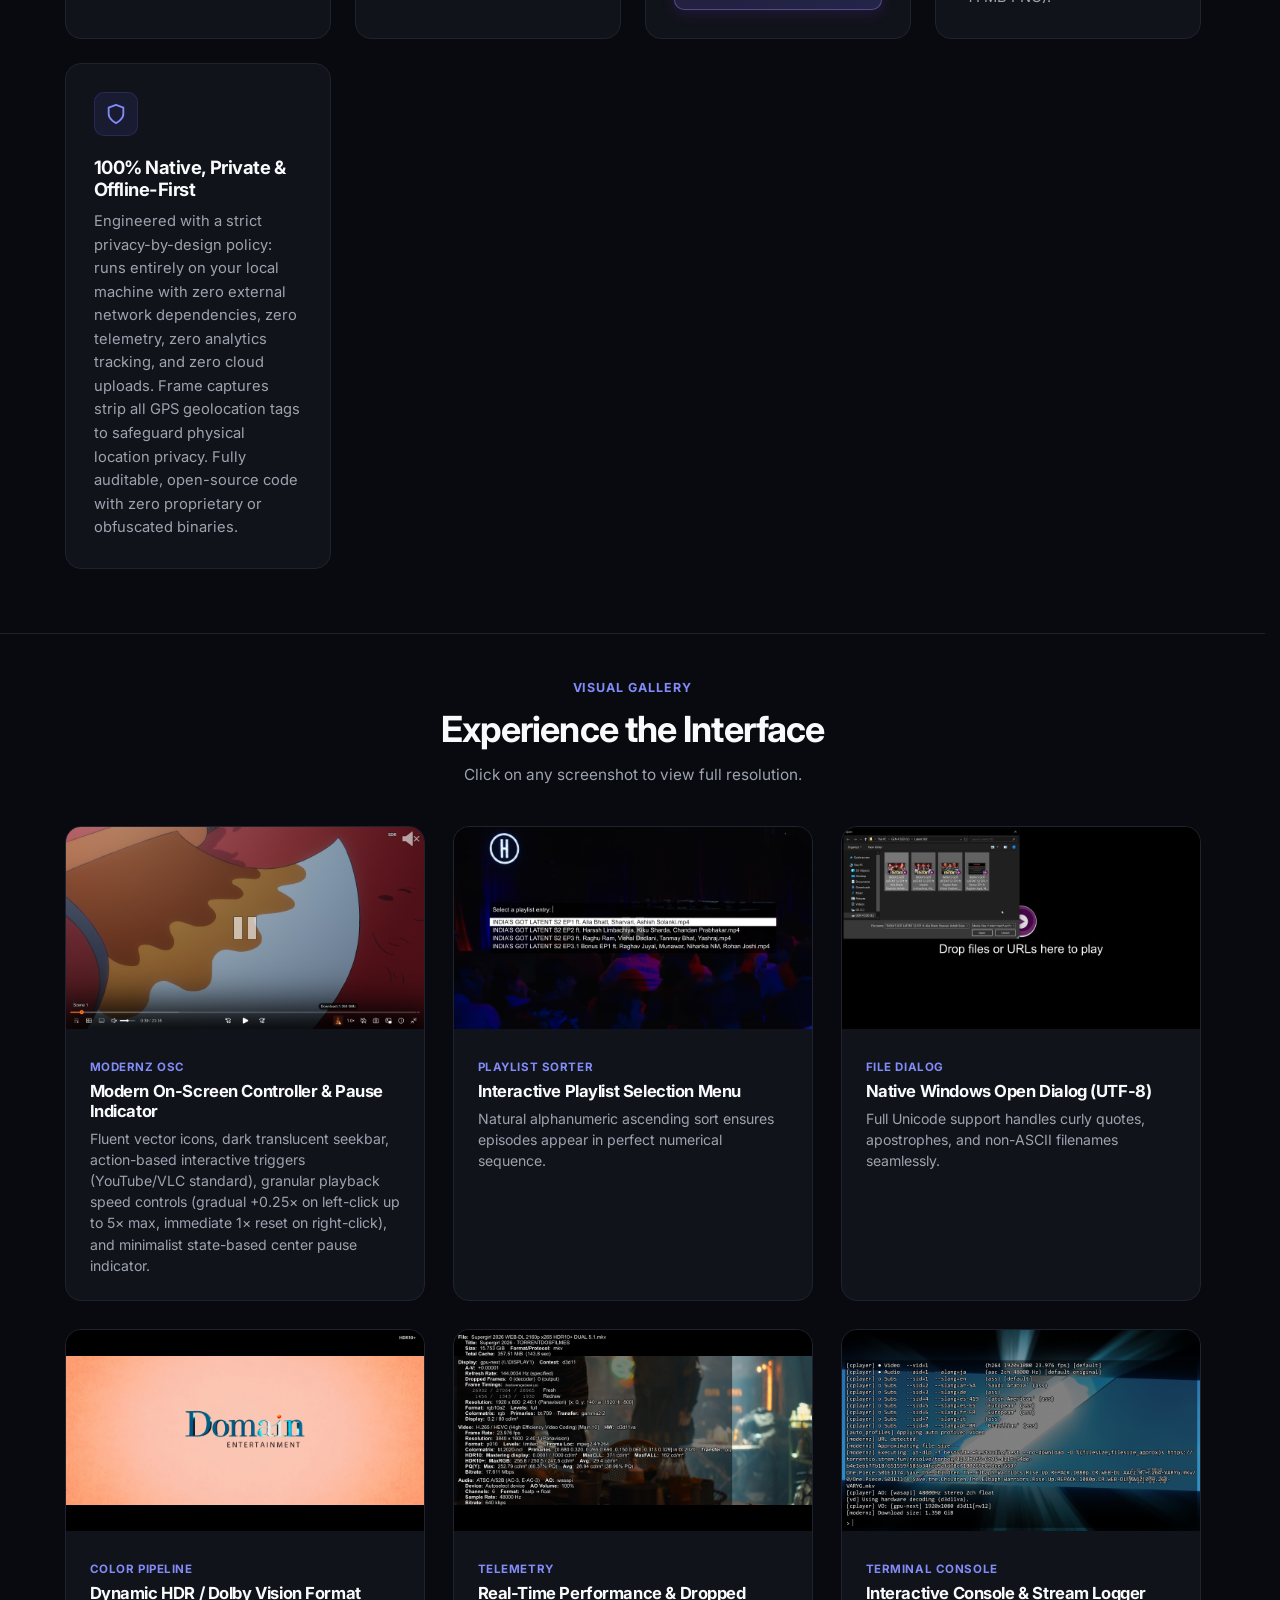
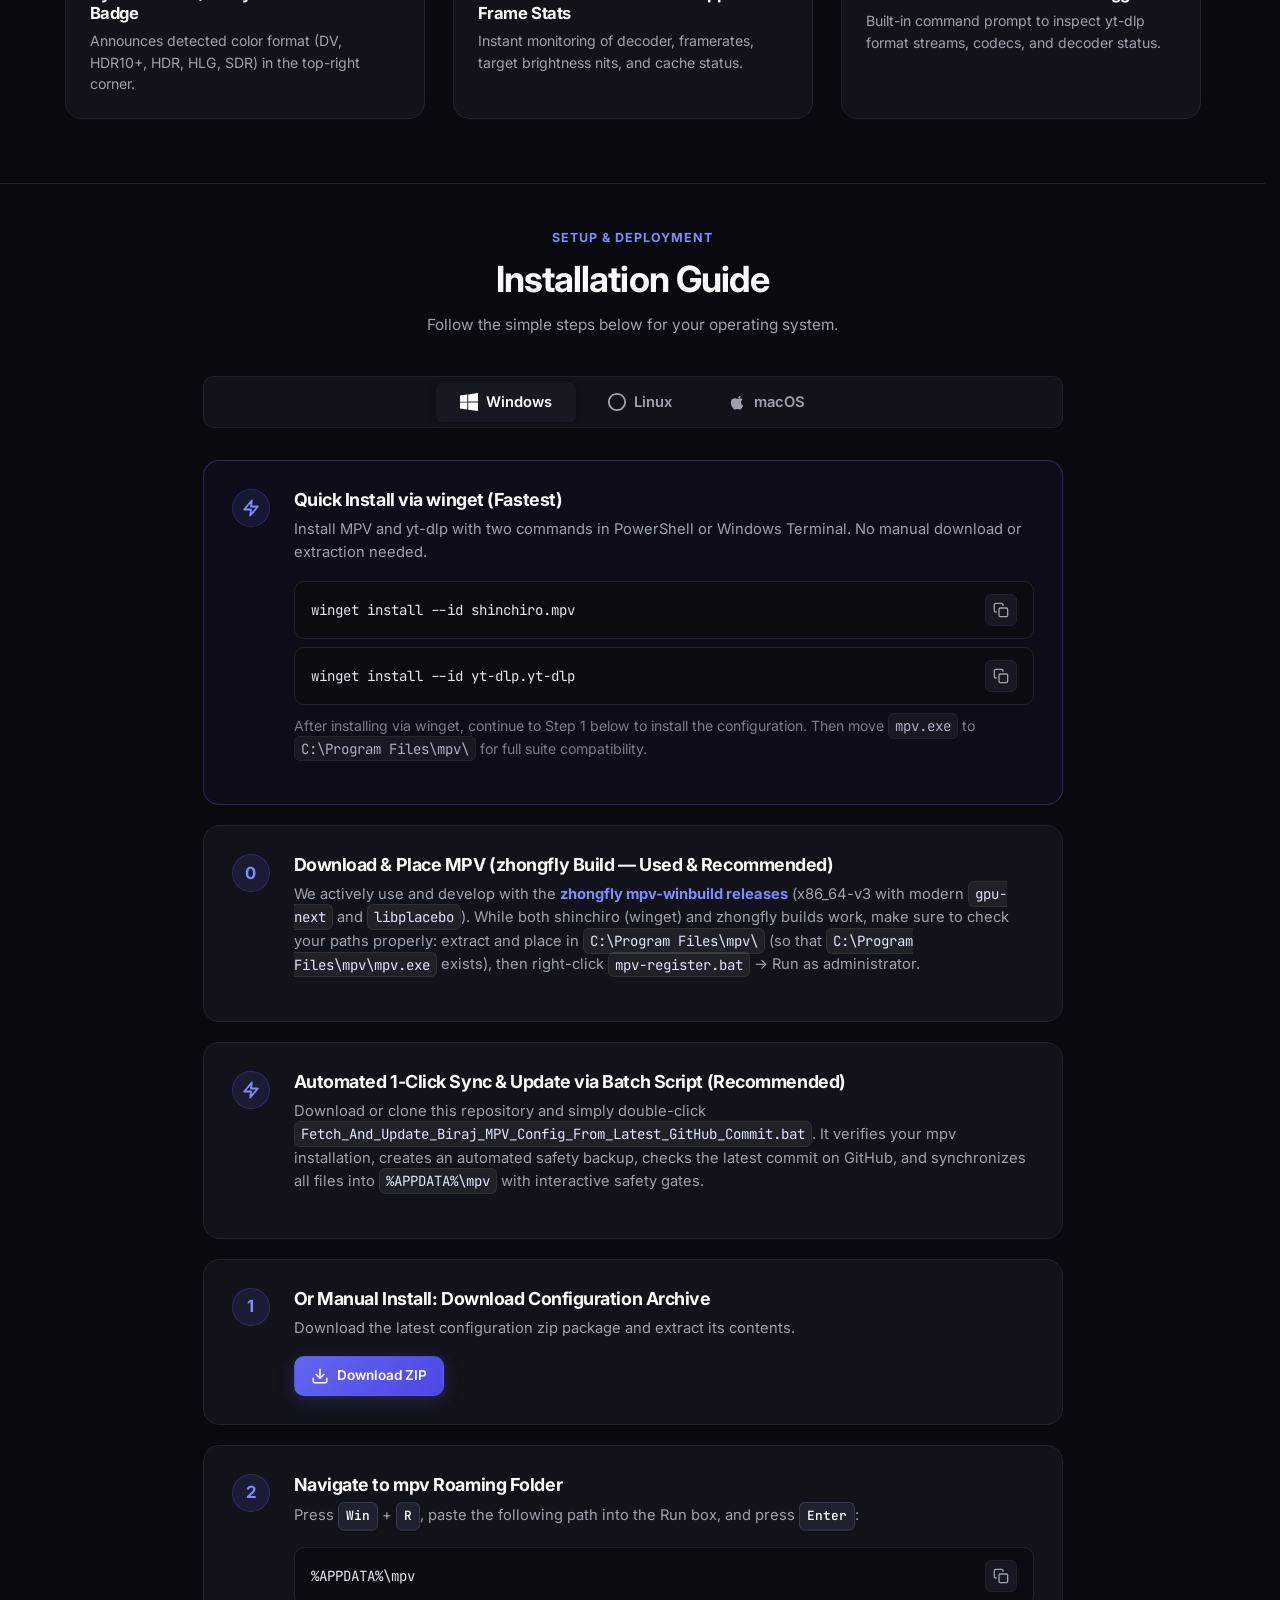
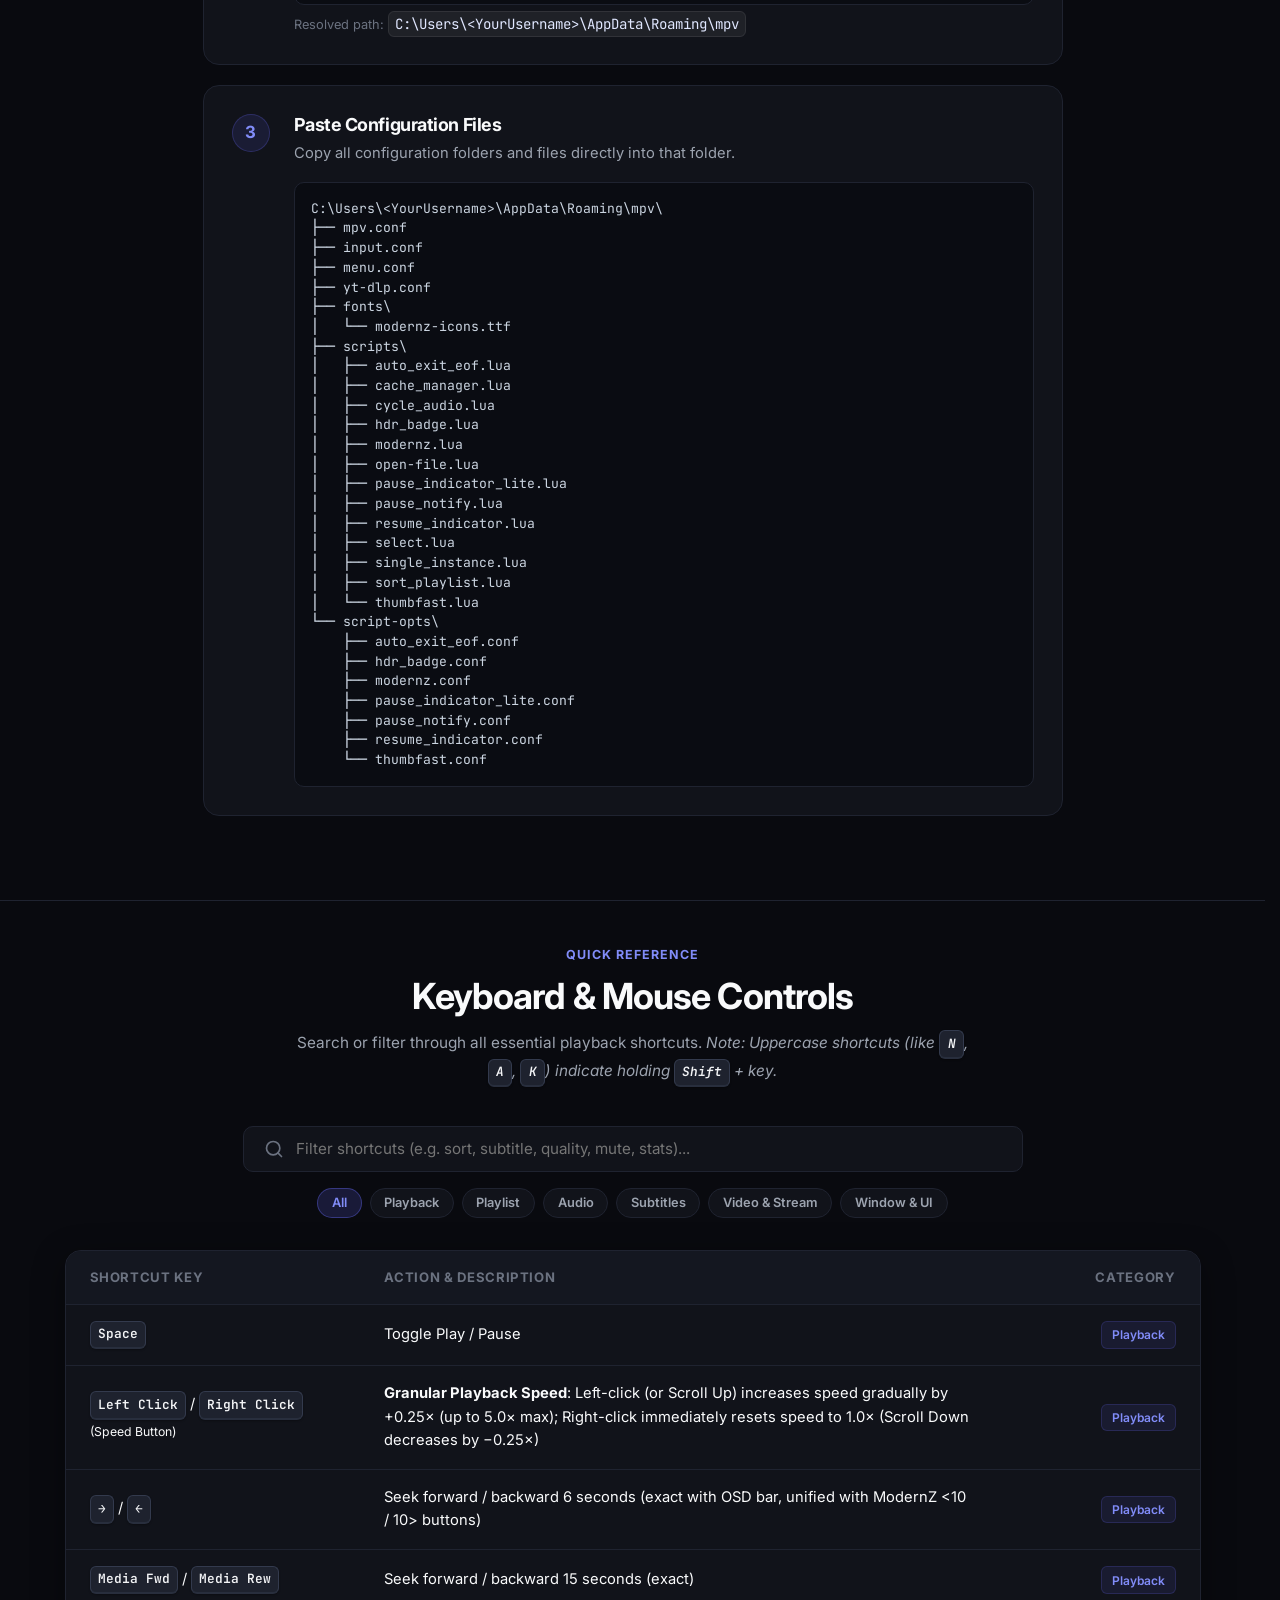
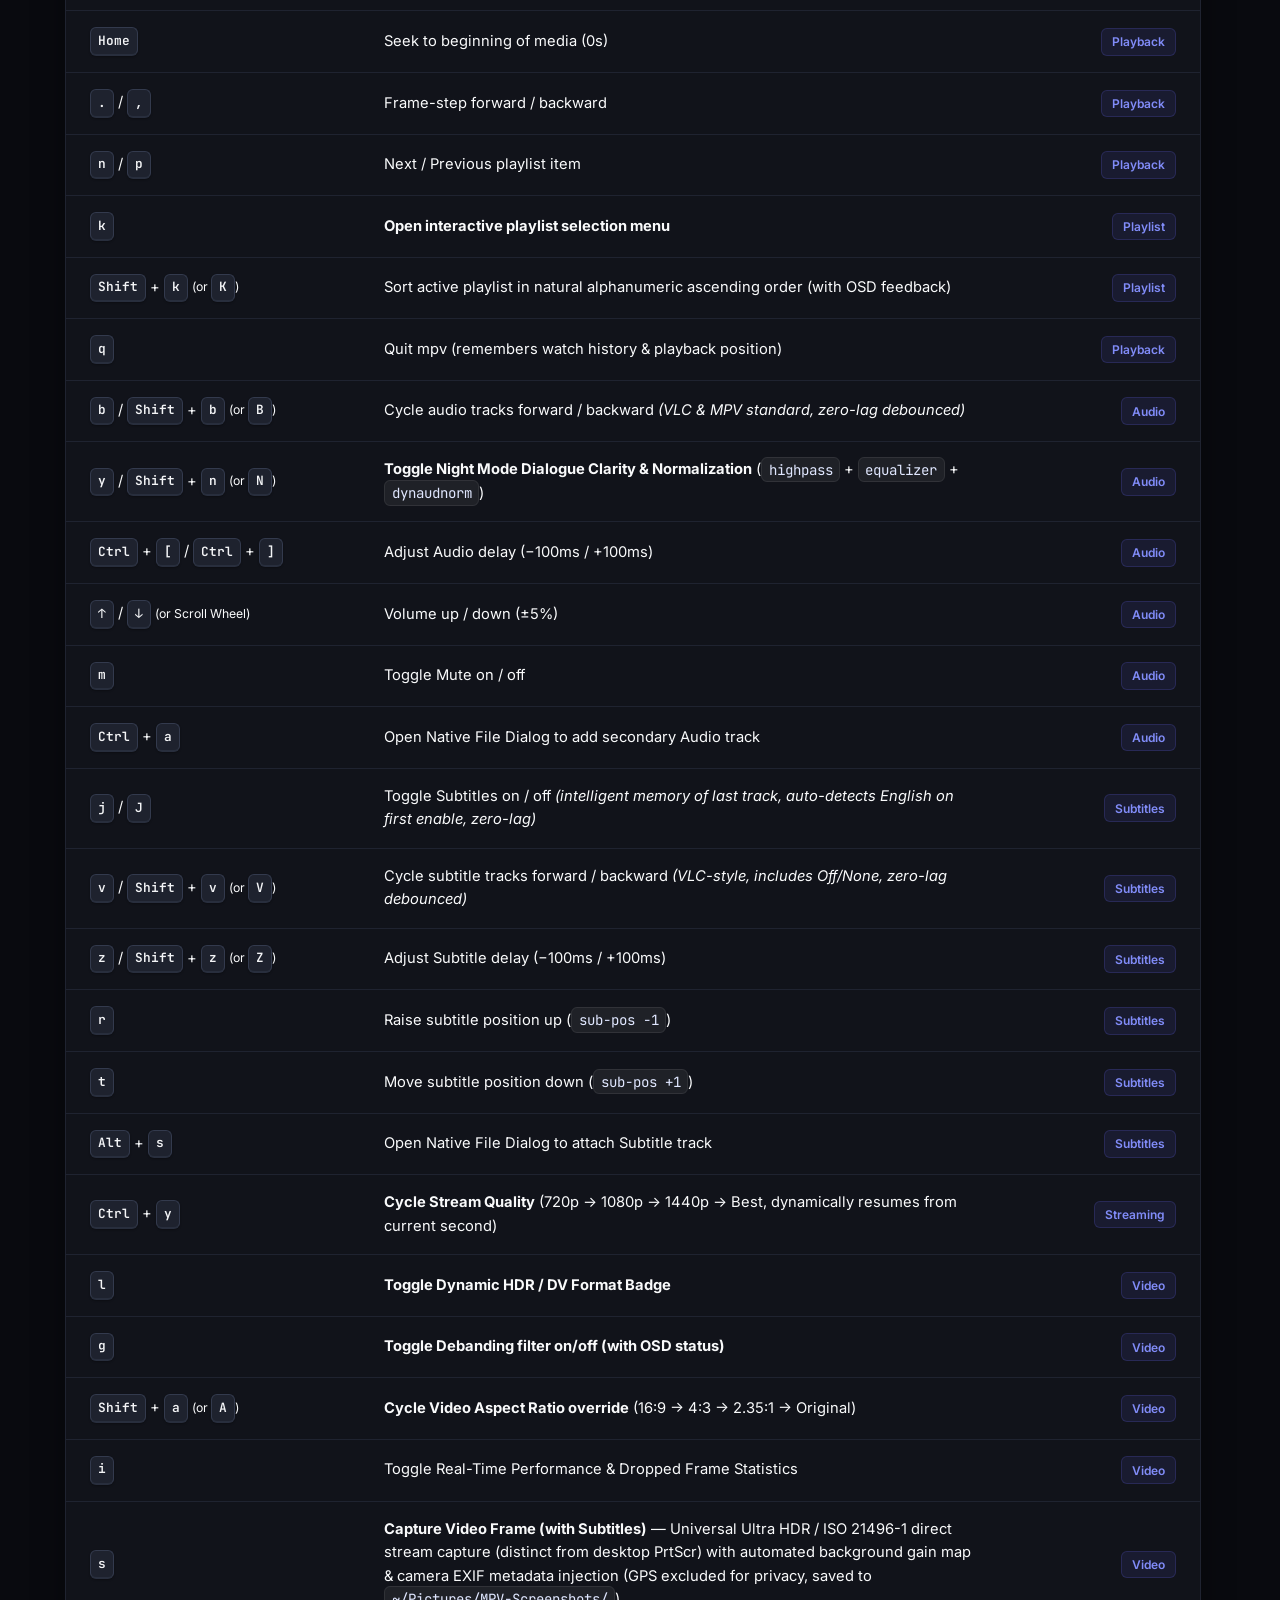
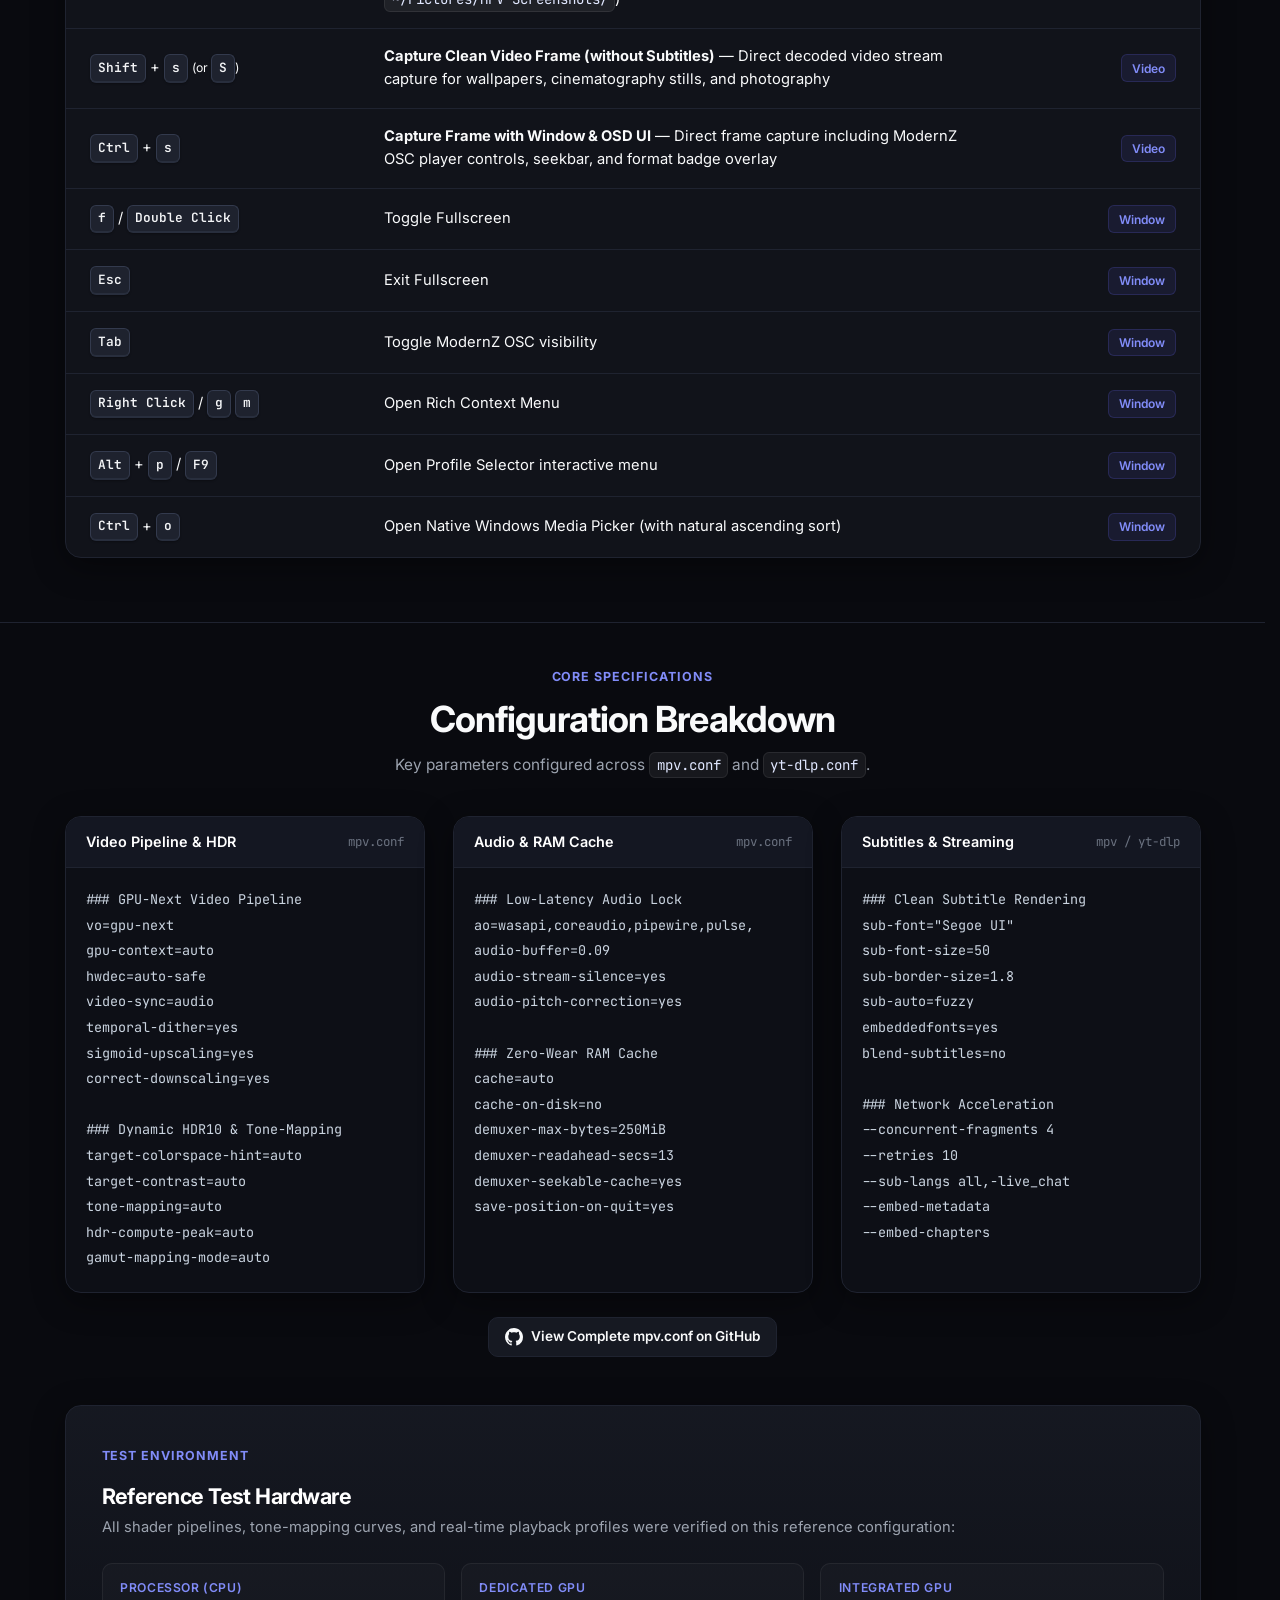
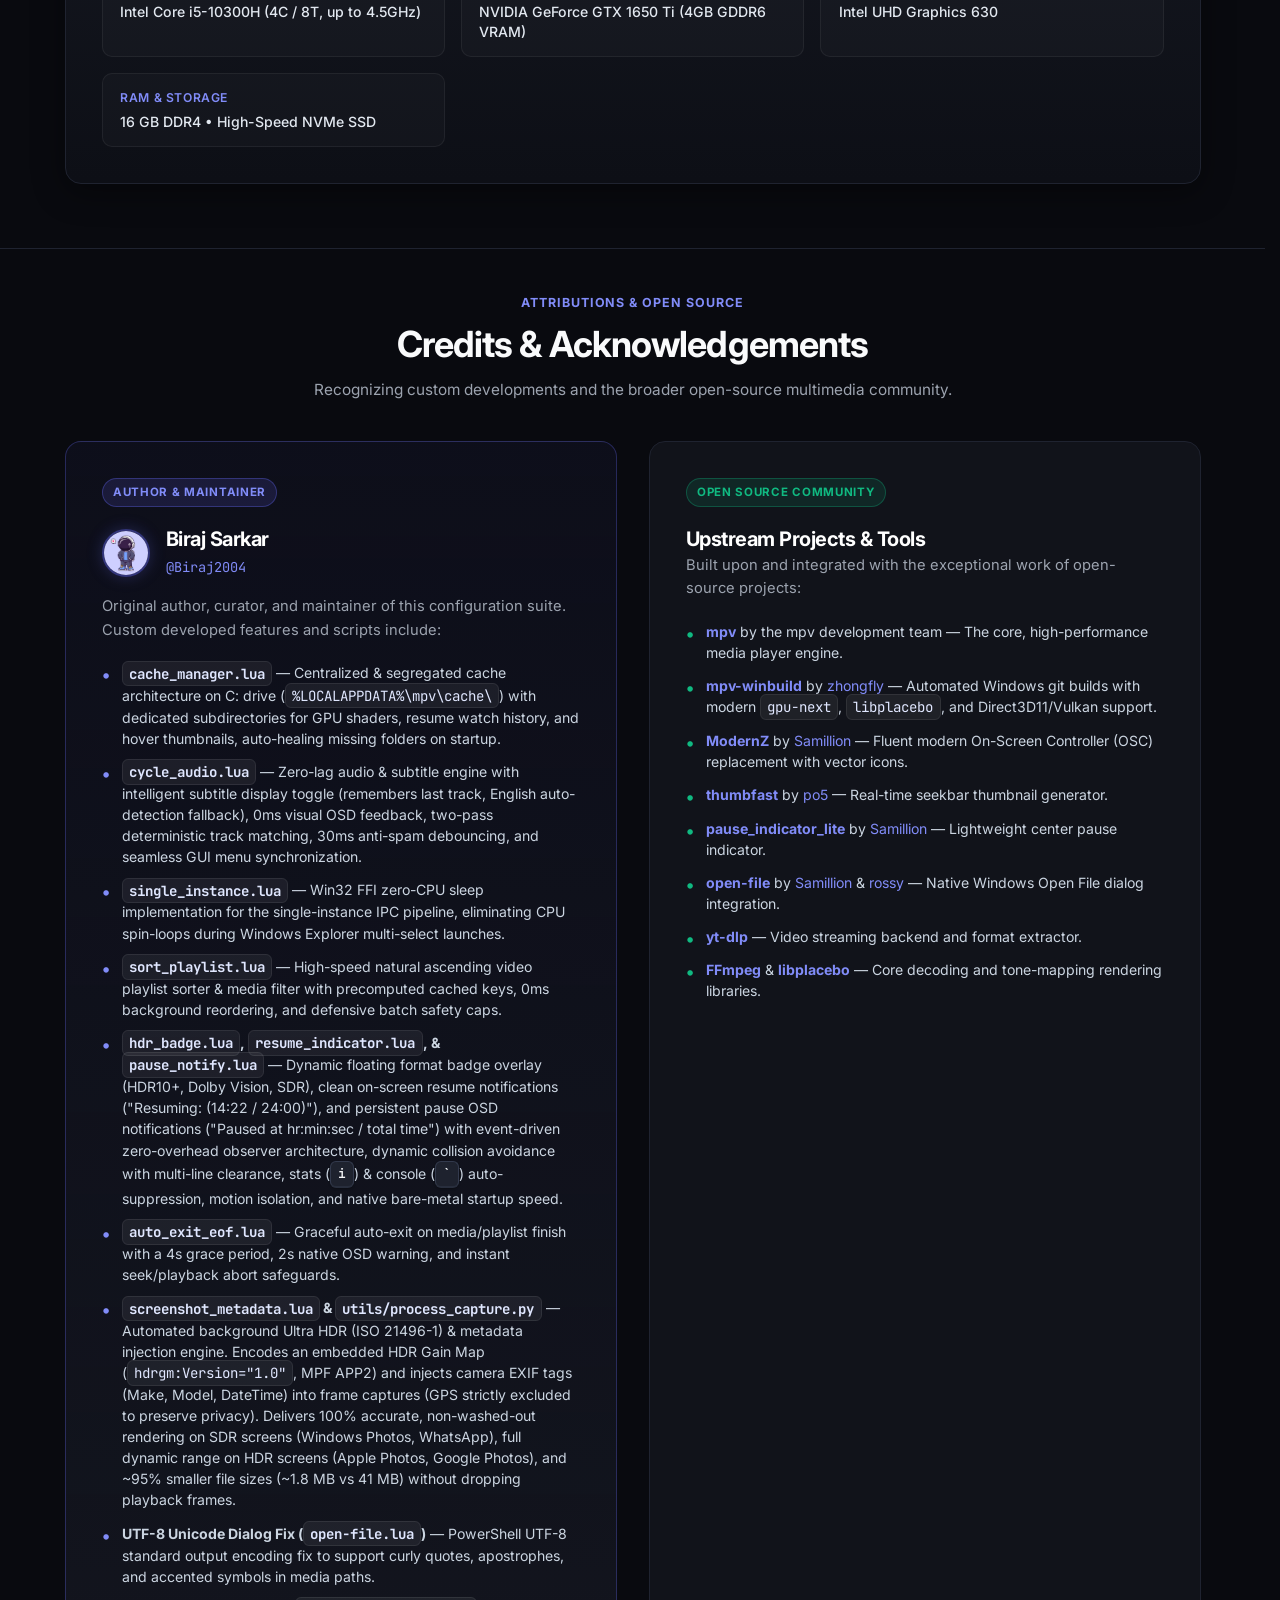
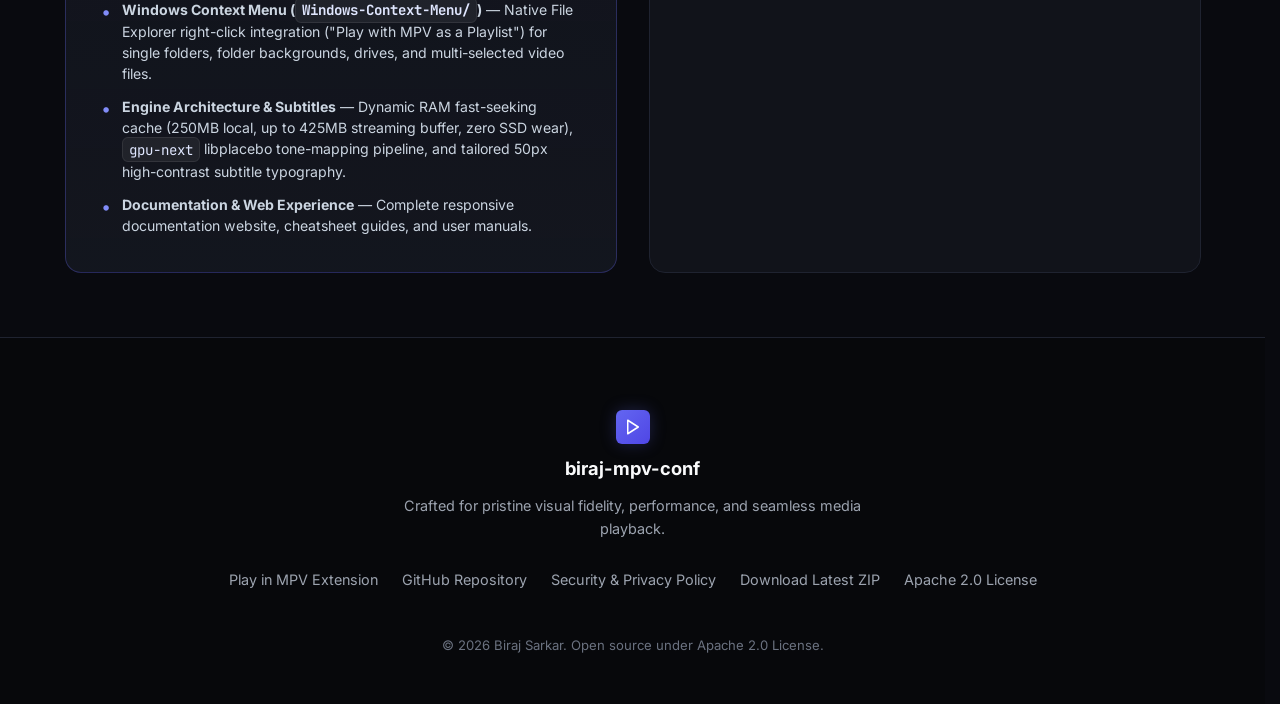
==== commit e13f80f1: "fix(osd): instant frame capture notification with dynamic collision avoidance and add privacy guaran" ====
--- a/docs/index.html
+++ b/docs/index.html
@@ -393,6 +393,17 @@
                     </div>
                     <h3 class="feature-title">Universal Ultra HDR Frame Capture</h3>
                     <p class="feature-desc">Unlike desktop screenshot tools (PrtScr / Snipping Tool) that grab the compressed SDR desktop, <kbd>s</kbd> / <kbd>Shift</kbd>+<kbd>s</kbd> / <kbd>Ctrl</kbd>+<kbd>s</kbd> directly captures video frames straight from the decoder pipeline at full native resolution. Features automated background injection of universal ISO 21496-1 / Ultra HDR Gain Maps and EXIF camera &amp; time metadata (GPS strictly excluded for privacy): 100% accurate and non-washed-out on SDR screens (Windows Photos, WhatsApp), full dynamic range boost in Apple Photos &amp; Google Photos, with ~95% smaller file sizes (~1.8 MB vs 41 MB PNG).</p>
+                </div>
+
+                <!-- Feature 13 -->
+                <div class="feature-card">
+                    <div class="feature-icon-box">
+                        <svg viewBox="0 0 24 24" fill="none" stroke="currentColor" stroke-width="2" stroke-linecap="round" stroke-linejoin="round">
+                            <path d="M12 22s8-4 8-10V5l-8-3-8 3v7c0 6 8 10 8 10z"></path>
+                        </svg>
+                    </div>
+                    <h3 class="feature-title">100% Native, Private &amp; Offline-First</h3>
+                    <p class="feature-desc">Engineered with a strict privacy-by-design policy: runs entirely on your local machine with zero external network dependencies, zero telemetry, zero analytics tracking, and zero cloud uploads. Frame captures strip all GPS geolocation tags to safeguard physical location privacy. Fully auditable, open-source code with zero proprietary or obfuscated binaries.</p>
                 </div>
             </div>
         </div>
@@ -1184,6 +1195,7 @@
             <div class="footer-links-group">
                 <a href="extension.html" class="footer-link">Play in MPV Extension</a>
                 <a href="https://github.com/Biraj2004/biraj-mpv-conf" target="_blank" rel="noopener" class="footer-link">GitHub Repository</a>
+                <a href="https://github.com/Biraj2004/biraj-mpv-conf/blob/main/SECURITY.md" target="_blank" rel="noopener" class="footer-link">Security &amp; Privacy Policy</a>
                 <a href="https://github.com/Biraj2004/biraj-mpv-conf/archive/refs/heads/main.zip" class="footer-link">Download Latest ZIP</a>
                 <a href="https://github.com/Biraj2004/biraj-mpv-conf/blob/main/LICENSE" target="_blank" rel="noopener" class="footer-link">Apache 2.0 License</a>
             </div>
